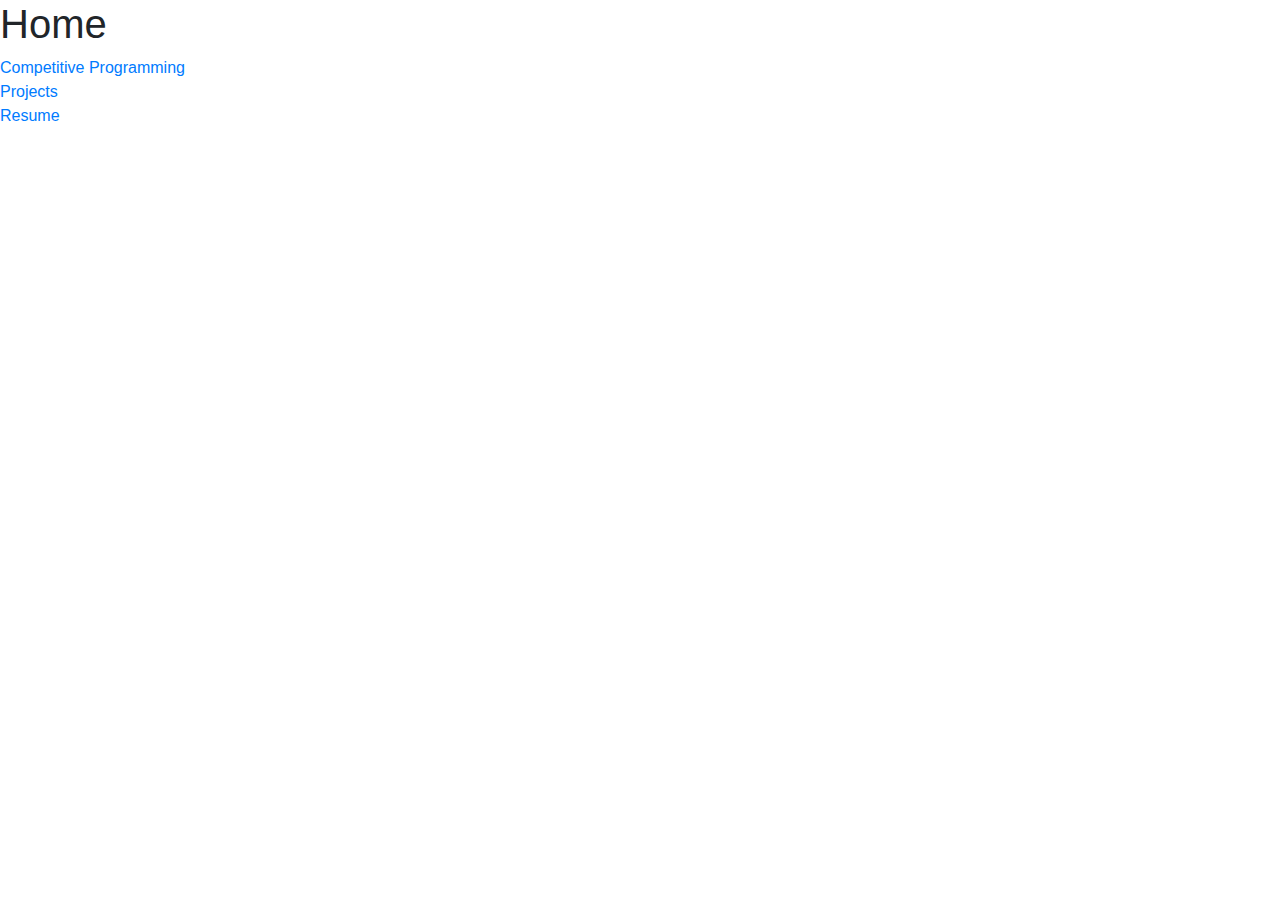
==== index.html @ 4eda6c2b "Deploy ryoshida28/ryoshida28.github.io to github.com/ryoshida28/ryoshida28.github.io.git:master" ====
<!doctype html><html lang="en"><head><meta charset="utf-8"/><meta name="viewport" content="width=device-width,initial-scale=1"/><meta name="theme-color" content="#000000"/><meta name="description" content="Ryan Yoshida's Portfolio"/><title>Ryan Yoshida</title><link rel="apple-touch-icon" sizes="180x180" href="/apple-touch-icon.png"><link rel="icon" type="image/png" sizes="32x32" href="/favicon-32x32.png"><link rel="icon" type="image/png" sizes="16x16" href="/favicon-16x16.png"><link rel="manifest" href="/site.webmanifest"><link href="/static/css/2.59815e44.chunk.css" rel="stylesheet"><link href="/static/css/main.c005e987.chunk.css" rel="stylesheet"></head><body><noscript>You need to enable JavaScript to run this app.</noscript><div id="root"></div><script>!function(e){function r(r){for(var n,l,f=r[0],i=r[1],p=r[2],c=0,s=[];c<f.length;c++)l=f[c],Object.prototype.hasOwnProperty.call(o,l)&&o[l]&&s.push(o[l][0]),o[l]=0;for(n in i)Object.prototype.hasOwnProperty.call(i,n)&&(e[n]=i[n]);for(a&&a(r);s.length;)s.shift()();return u.push.apply(u,p||[]),t()}function t(){for(var e,r=0;r<u.length;r++){for(var t=u[r],n=!0,f=1;f<t.length;f++){var i=t[f];0!==o[i]&&(n=!1)}n&&(u.splice(r--,1),e=l(l.s=t[0]))}return e}var n={},o={1:0},u=[];function l(r){if(n[r])return n[r].exports;var t=n[r]={i:r,l:!1,exports:{}};return e[r].call(t.exports,t,t.exports,l),t.l=!0,t.exports}l.m=e,l.c=n,l.d=function(e,r,t){l.o(e,r)||Object.defineProperty(e,r,{enumerable:!0,get:t})},l.r=function(e){"undefined"!=typeof Symbol&&Symbol.toStringTag&&Object.defineProperty(e,Symbol.toStringTag,{value:"Module"}),Object.defineProperty(e,"__esModule",{value:!0})},l.t=function(e,r){if(1&r&&(e=l(e)),8&r)return e;if(4&r&&"object"==typeof e&&e&&e.__esModule)return e;var t=Object.create(null);if(l.r(t),Object.defineProperty(t,"default",{enumerable:!0,value:e}),2&r&&"string"!=typeof e)for(var n in e)l.d(t,n,function(r){return e[r]}.bind(null,n));return t},l.n=function(e){var r=e&&e.__esModule?function(){return e.default}:function(){return e};return l.d(r,"a",r),r},l.o=function(e,r){return Object.prototype.hasOwnProperty.call(e,r)},l.p="/";var f=this.webpackJsonpportfolio=this.webpackJsonpportfolio||[],i=f.push.bind(f);f.push=r,f=f.slice();for(var p=0;p<f.length;p++)r(f[p]);var a=i;t()}([])</script><script src="/static/js/2.7c3d87f0.chunk.js"></script><script src="/static/js/main.56d44624.chunk.js"></script></body></html>
---- static/css/2.59815e44.chunk.css ----
.annotationLayer section{position:absolute}.annotationLayer .buttonWidgetAnnotation.pushButton>a,.annotationLayer .linkAnnotation>a{position:absolute;font-size:1em;top:0;left:0;width:100%;height:100%}.annotationLayer .buttonWidgetAnnotation.pushButton>a:hover,.annotationLayer .linkAnnotation>a:hover{opacity:.2;background:#ff0;box-shadow:0 2px 10px #ff0}.annotationLayer .textAnnotation img{position:absolute;cursor:pointer}.annotationLayer .buttonWidgetAnnotation.checkBox input,.annotationLayer .buttonWidgetAnnotation.radioButton input,.annotationLayer .choiceWidgetAnnotation select,.annotationLayer .textWidgetAnnotation input,.annotationLayer .textWidgetAnnotation textarea{background-color:rgba(0,54,255,.13);border:1px solid transparent;box-sizing:border-box;font-size:9px;height:100%;margin:0;padding:0 3px;vertical-align:top;width:100%}.annotationLayer .choiceWidgetAnnotation select option{padding:0}.annotationLayer .buttonWidgetAnnotation.radioButton input{border-radius:50%}.annotationLayer .textWidgetAnnotation textarea{font:message-box;font-size:9px;resize:none}.annotationLayer .buttonWidgetAnnotation.checkBox input[disabled],.annotationLayer .buttonWidgetAnnotation.radioButton input[disabled],.annotationLayer .choiceWidgetAnnotation select[disabled],.annotationLayer .textWidgetAnnotation input[disabled],.annotationLayer .textWidgetAnnotation textarea[disabled]{background:none;border:1px solid transparent;cursor:not-allowed}.annotationLayer .buttonWidgetAnnotation.checkBox input:hover,.annotationLayer .buttonWidgetAnnotation.radioButton input:hover,.annotationLayer .choiceWidgetAnnotation select:hover,.annotationLayer .textWidgetAnnotation input:hover,.annotationLayer .textWidgetAnnotation textarea:hover{border:1px solid #000}.annotationLayer .choiceWidgetAnnotation select:focus,.annotationLayer .textWidgetAnnotation input:focus,.annotationLayer .textWidgetAnnotation textarea:focus{background:none;border:1px solid transparent}.annotationLayer .buttonWidgetAnnotation.checkBox input:checked:after,.annotationLayer .buttonWidgetAnnotation.checkBox input:checked:before,.annotationLayer .buttonWidgetAnnotation.radioButton input:checked:before{background-color:#000;content:"";display:block;position:absolute}.annotationLayer .buttonWidgetAnnotation.checkBox input:checked:after,.annotationLayer .buttonWidgetAnnotation.checkBox input:checked:before{height:80%;left:45%;width:1px}.annotationLayer .buttonWidgetAnnotation.checkBox input:checked:before{transform:rotate(45deg)}.annotationLayer .buttonWidgetAnnotation.checkBox input:checked:after{transform:rotate(-45deg)}.annotationLayer .buttonWidgetAnnotation.radioButton input:checked:before{border-radius:50%;height:50%;left:30%;top:20%;width:50%}.annotationLayer .textWidgetAnnotation input.comb{font-family:monospace;padding-left:2px;padding-right:0}.annotationLayer .textWidgetAnnotation input.comb:focus{width:115%}.annotationLayer .buttonWidgetAnnotation.checkBox input,.annotationLayer .buttonWidgetAnnotation.radioButton input{-webkit-appearance:none;-moz-appearance:none;appearance:none;padding:0}.annotationLayer .popupWrapper{position:absolute;width:20em}.annotationLayer .popup{position:absolute;z-index:200;max-width:20em;background-color:#ff9;box-shadow:0 2px 5px #888;border-radius:2px;padding:6px;margin-left:5px;cursor:pointer;font:message-box;font-size:9px;word-wrap:break-word}.annotationLayer .popup>*{font-size:9px}.annotationLayer .popup h1{display:inline-block}.annotationLayer .popup span{display:inline-block;margin-left:5px}.annotationLayer .popup p{border-top:1px solid #333;margin-top:2px;padding-top:2px}.annotationLayer .caretAnnotation,.annotationLayer .circleAnnotation svg ellipse,.annotationLayer .fileAttachmentAnnotation,.annotationLayer .freeTextAnnotation,.annotationLayer .highlightAnnotation,.annotationLayer .inkAnnotation svg polyline,.annotationLayer .lineAnnotation svg line,.annotationLayer .polygonAnnotation svg polygon,.annotationLayer .polylineAnnotation svg polyline,.annotationLayer .squareAnnotation svg rect,.annotationLayer .squigglyAnnotation,.annotationLayer .stampAnnotation,.annotationLayer .strikeoutAnnotation,.annotationLayer .underlineAnnotation{cursor:pointer}
/*# sourceMappingURL=2.59815e44.chunk.css.map */
---- static/css/main.c005e987.chunk.css ----
body{font-family:-apple-system,BlinkMacSystemFont,"Segoe UI","Roboto","Oxygen","Ubuntu","Cantarell","Fira Sans","Droid Sans","Helvetica Neue",sans-serif;-webkit-font-smoothing:antialiased;-moz-osx-font-smoothing:grayscale}code{font-family:source-code-pro,Menlo,Monaco,Consolas,"Courier New",monospace}.problem-lead .media{margin:5px 0;padding:2rem;border-radius:1em;background-color:#2c3e50}.problem-lead{font-weight:700;color:#fff}.problem-lead .media:hover{text-decoration:none;color:#fff;background-color:#343a40;cursor:pointer}.problem-lead .tag:hover{color:#fff;background-color:#c50c62}.tag{margin:0 5px;color:#fff;background-color:#e83e8c}.text{font-size:14px;font-weight:400;z-index:1}.problem-link{margin:0 5px}.text a{color:#e83e8c;font-weight:400}.text a:hover{color:#c50c62}.katex-html{display:none}.pd{margin:0 20%;padding:10px 10%;height:inherit;background-color:#fff}.pd h1{color:#293f5f;font-size:3.5rem;font-weight:700}.pd a{color:inherit}.pd a,.pd a:hover{text-decoration:none}

/*!
 * Bootstrap v4.5.2 (https://getbootstrap.com/)
 * Copyright 2011-2020 The Bootstrap Authors
 * Copyright 2011-2020 Twitter, Inc.
 * Licensed under MIT (https://github.com/twbs/bootstrap/blob/main/LICENSE)
 */:root{--blue:#007bff;--indigo:#6610f2;--purple:#6f42c1;--pink:#e83e8c;--red:#dc3545;--orange:#fd7e14;--yellow:#ffc107;--green:#28a745;--teal:#20c997;--cyan:#17a2b8;--white:#fff;--gray:#6c757d;--gray-dark:#343a40;--primary:#007bff;--secondary:#6c757d;--success:#28a745;--info:#17a2b8;--warning:#ffc107;--danger:#dc3545;--light:#f8f9fa;--dark:#343a40;--breakpoint-xs:0;--breakpoint-sm:576px;--breakpoint-md:768px;--breakpoint-lg:992px;--breakpoint-xl:1200px;--font-family-sans-serif:-apple-system,BlinkMacSystemFont,"Segoe UI",Roboto,"Helvetica Neue",Arial,"Noto Sans",sans-serif,"Apple Color Emoji","Segoe UI Emoji","Segoe UI Symbol","Noto Color Emoji";--font-family-monospace:SFMono-Regular,Menlo,Monaco,Consolas,"Liberation Mono","Courier New",monospace}*,:after,:before{box-sizing:border-box}html{font-family:sans-serif;line-height:1.15;-webkit-text-size-adjust:100%;-webkit-tap-highlight-color:rgba(0,0,0,0)}article,aside,figcaption,figure,footer,header,hgroup,main,nav,section{display:block}body{margin:0;font-family:-apple-system,BlinkMacSystemFont,"Segoe UI",Roboto,"Helvetica Neue",Arial,"Noto Sans",sans-serif,"Apple Color Emoji","Segoe UI Emoji","Segoe UI Symbol","Noto Color Emoji";font-size:1rem;font-weight:400;line-height:1.5;color:#212529;text-align:left;background-color:#fff}[tabindex="-1"]:focus:not(:focus-visible){outline:0!important}hr{box-sizing:content-box;height:0;overflow:visible}h1,h2,h3,h4,h5,h6{margin-top:0;margin-bottom:.5rem}p{margin-top:0;margin-bottom:1rem}abbr[data-original-title],abbr[title]{text-decoration:underline;-webkit-text-decoration:underline dotted;text-decoration:underline dotted;cursor:help;border-bottom:0;-webkit-text-decoration-skip-ink:none;text-decoration-skip-ink:none}address{font-style:normal;line-height:inherit}address,dl,ol,ul{margin-bottom:1rem}dl,ol,ul{margin-top:0}ol ol,ol ul,ul ol,ul ul{margin-bottom:0}dt{font-weight:700}dd{margin-bottom:.5rem;margin-left:0}blockquote{margin:0 0 1rem}b,strong{font-weight:bolder}small{font-size:80%}sub,sup{position:relative;font-size:75%;line-height:0;vertical-align:baseline}sub{bottom:-.25em}sup{top:-.5em}a{color:#007bff;text-decoration:none;background-color:transparent}a:hover{color:#0056b3;text-decoration:underline}a:not([href]):not([class]),a:not([href]):not([class]):hover{color:inherit;text-decoration:none}code,kbd,pre,samp{font-family:SFMono-Regular,Menlo,Monaco,Consolas,"Liberation Mono","Courier New",monospace;font-size:1em}pre{margin-top:0;margin-bottom:1rem;overflow:auto;-ms-overflow-style:scrollbar}figure{margin:0 0 1rem}img{border-style:none}img,svg{vertical-align:middle}svg{overflow:hidden}table{border-collapse:collapse}caption{padding-top:.75rem;padding-bottom:.75rem;color:#6c757d;text-align:left;caption-side:bottom}th{text-align:inherit}label{display:inline-block;margin-bottom:.5rem}button{border-radius:0}button:focus{outline:1px dotted;outline:5px auto -webkit-focus-ring-color}button,input,optgroup,select,textarea{margin:0;font-family:inherit;font-size:inherit;line-height:inherit}button,input{overflow:visible}button,select{text-transform:none}[role=button]{cursor:pointer}select{word-wrap:normal}[type=button],[type=reset],[type=submit],button{-webkit-appearance:button}[type=button]:not(:disabled),[type=reset]:not(:disabled),[type=submit]:not(:disabled),button:not(:disabled){cursor:pointer}[type=button]::-moz-focus-inner,[type=reset]::-moz-focus-inner,[type=submit]::-moz-focus-inner,button::-moz-focus-inner{padding:0;border-style:none}input[type=checkbox],input[type=radio]{box-sizing:border-box;padding:0}textarea{overflow:auto;resize:vertical}fieldset{min-width:0;padding:0;margin:0;border:0}legend{display:block;width:100%;max-width:100%;padding:0;margin-bottom:.5rem;font-size:1.5rem;line-height:inherit;color:inherit;white-space:normal}progress{vertical-align:baseline}[type=number]::-webkit-inner-spin-button,[type=number]::-webkit-outer-spin-button{height:auto}[type=search]{outline-offset:-2px;-webkit-appearance:none}[type=search]::-webkit-search-decoration{-webkit-appearance:none}::-webkit-file-upload-button{font:inherit;-webkit-appearance:button}output{display:inline-block}summary{display:list-item;cursor:pointer}template{display:none}[hidden]{display:none!important}.h1,.h2,.h3,.h4,.h5,.h6,h1,h2,h3,h4,h5,h6{margin-bottom:.5rem;font-weight:500;line-height:1.2}.h1,h1{font-size:2.5rem}.h2,h2{font-size:2rem}.h3,h3{font-size:1.75rem}.h4,h4{font-size:1.5rem}.h5,h5{font-size:1.25rem}.h6,h6{font-size:1rem}.lead{font-size:1.25rem;font-weight:300}.display-1{font-size:6rem}.display-1,.display-2{font-weight:300;line-height:1.2}.display-2{font-size:5.5rem}.display-3{font-size:4.5rem}.display-3,.display-4{font-weight:300;line-height:1.2}.display-4{font-size:3.5rem}hr{margin-top:1rem;margin-bottom:1rem;border:0;border-top:1px solid rgba(0,0,0,.1)}.small,small{font-size:80%;font-weight:400}.mark,mark{padding:.2em;background-color:#fcf8e3}.list-inline,.list-unstyled{padding-left:0;list-style:none}.list-inline-item{display:inline-block}.list-inline-item:not(:last-child){margin-right:.5rem}.initialism{font-size:90%;text-transform:uppercase}.blockquote{margin-bottom:1rem;font-size:1.25rem}.blockquote-footer{display:block;font-size:80%;color:#6c757d}.blockquote-footer:before{content:"\2014\00A0"}.img-fluid,.img-thumbnail{max-width:100%;height:auto}.img-thumbnail{padding:.25rem;background-color:#fff;border:1px solid #dee2e6;border-radius:.25rem}.figure{display:inline-block}.figure-img{margin-bottom:.5rem;line-height:1}.figure-caption{font-size:90%;color:#6c757d}code{font-size:87.5%;color:#e83e8c;word-wrap:break-word}a>code{color:inherit}kbd{padding:.2rem .4rem;font-size:87.5%;color:#fff;background-color:#212529;border-radius:.2rem}kbd kbd{padding:0;font-size:100%;font-weight:700}pre{display:block;font-size:87.5%;color:#212529}pre code{font-size:inherit;color:inherit;word-break:normal}.pre-scrollable{max-height:340px;overflow-y:scroll}.container,.container-fluid,.container-lg,.container-md,.container-sm,.container-xl{width:100%;padding-right:15px;padding-left:15px;margin-right:auto;margin-left:auto}@media (min-width:576px){.container,.container-sm{max-width:540px}}@media (min-width:768px){.container,.container-md,.container-sm{max-width:720px}}@media (min-width:992px){.container,.container-lg,.container-md,.container-sm{max-width:960px}}@media (min-width:1200px){.container,.container-lg,.container-md,.container-sm,.container-xl{max-width:1140px}}.row{display:flex;flex-wrap:wrap;margin-right:-15px;margin-left:-15px}.no-gutters{margin-right:0;margin-left:0}.no-gutters>.col,.no-gutters>[class*=col-]{padding-right:0;padding-left:0}.col,.col-1,.col-2,.col-3,.col-4,.col-5,.col-6,.col-7,.col-8,.col-9,.col-10,.col-11,.col-12,.col-auto,.col-lg,.col-lg-1,.col-lg-2,.col-lg-3,.col-lg-4,.col-lg-5,.col-lg-6,.col-lg-7,.col-lg-8,.col-lg-9,.col-lg-10,.col-lg-11,.col-lg-12,.col-lg-auto,.col-md,.col-md-1,.col-md-2,.col-md-3,.col-md-4,.col-md-5,.col-md-6,.col-md-7,.col-md-8,.col-md-9,.col-md-10,.col-md-11,.col-md-12,.col-md-auto,.col-sm,.col-sm-1,.col-sm-2,.col-sm-3,.col-sm-4,.col-sm-5,.col-sm-6,.col-sm-7,.col-sm-8,.col-sm-9,.col-sm-10,.col-sm-11,.col-sm-12,.col-sm-auto,.col-xl,.col-xl-1,.col-xl-2,.col-xl-3,.col-xl-4,.col-xl-5,.col-xl-6,.col-xl-7,.col-xl-8,.col-xl-9,.col-xl-10,.col-xl-11,.col-xl-12,.col-xl-auto{position:relative;width:100%;padding-right:15px;padding-left:15px}.col{flex-basis:0;flex-grow:1;max-width:100%}.row-cols-1>*{flex:0 0 100%;max-width:100%}.row-cols-2>*{flex:0 0 50%;max-width:50%}.row-cols-3>*{flex:0 0 33.33333%;max-width:33.33333%}.row-cols-4>*{flex:0 0 25%;max-width:25%}.row-cols-5>*{flex:0 0 20%;max-width:20%}.row-cols-6>*{flex:0 0 16.66667%;max-width:16.66667%}.col-auto{flex:0 0 auto;width:auto;max-width:100%}.col-1{flex:0 0 8.33333%;max-width:8.33333%}.col-2{flex:0 0 16.66667%;max-width:16.66667%}.col-3{flex:0 0 25%;max-width:25%}.col-4{flex:0 0 33.33333%;max-width:33.33333%}.col-5{flex:0 0 41.66667%;max-width:41.66667%}.col-6{flex:0 0 50%;max-width:50%}.col-7{flex:0 0 58.33333%;max-width:58.33333%}.col-8{flex:0 0 66.66667%;max-width:66.66667%}.col-9{flex:0 0 75%;max-width:75%}.col-10{flex:0 0 83.33333%;max-width:83.33333%}.col-11{flex:0 0 91.66667%;max-width:91.66667%}.col-12{flex:0 0 100%;max-width:100%}.order-first{order:-1}.order-last{order:13}.order-0{order:0}.order-1{order:1}.order-2{order:2}.order-3{order:3}.order-4{order:4}.order-5{order:5}.order-6{order:6}.order-7{order:7}.order-8{order:8}.order-9{order:9}.order-10{order:10}.order-11{order:11}.order-12{order:12}.offset-1{margin-left:8.33333%}.offset-2{margin-left:16.66667%}.offset-3{margin-left:25%}.offset-4{margin-left:33.33333%}.offset-5{margin-left:41.66667%}.offset-6{margin-left:50%}.offset-7{margin-left:58.33333%}.offset-8{margin-left:66.66667%}.offset-9{margin-left:75%}.offset-10{margin-left:83.33333%}.offset-11{margin-left:91.66667%}@media (min-width:576px){.col-sm{flex-basis:0;flex-grow:1;max-width:100%}.row-cols-sm-1>*{flex:0 0 100%;max-width:100%}.row-cols-sm-2>*{flex:0 0 50%;max-width:50%}.row-cols-sm-3>*{flex:0 0 33.33333%;max-width:33.33333%}.row-cols-sm-4>*{flex:0 0 25%;max-width:25%}.row-cols-sm-5>*{flex:0 0 20%;max-width:20%}.row-cols-sm-6>*{flex:0 0 16.66667%;max-width:16.66667%}.col-sm-auto{flex:0 0 auto;width:auto;max-width:100%}.col-sm-1{flex:0 0 8.33333%;max-width:8.33333%}.col-sm-2{flex:0 0 16.66667%;max-width:16.66667%}.col-sm-3{flex:0 0 25%;max-width:25%}.col-sm-4{flex:0 0 33.33333%;max-width:33.33333%}.col-sm-5{flex:0 0 41.66667%;max-width:41.66667%}.col-sm-6{flex:0 0 50%;max-width:50%}.col-sm-7{flex:0 0 58.33333%;max-width:58.33333%}.col-sm-8{flex:0 0 66.66667%;max-width:66.66667%}.col-sm-9{flex:0 0 75%;max-width:75%}.col-sm-10{flex:0 0 83.33333%;max-width:83.33333%}.col-sm-11{flex:0 0 91.66667%;max-width:91.66667%}.col-sm-12{flex:0 0 100%;max-width:100%}.order-sm-first{order:-1}.order-sm-last{order:13}.order-sm-0{order:0}.order-sm-1{order:1}.order-sm-2{order:2}.order-sm-3{order:3}.order-sm-4{order:4}.order-sm-5{order:5}.order-sm-6{order:6}.order-sm-7{order:7}.order-sm-8{order:8}.order-sm-9{order:9}.order-sm-10{order:10}.order-sm-11{order:11}.order-sm-12{order:12}.offset-sm-0{margin-left:0}.offset-sm-1{margin-left:8.33333%}.offset-sm-2{margin-left:16.66667%}.offset-sm-3{margin-left:25%}.offset-sm-4{margin-left:33.33333%}.offset-sm-5{margin-left:41.66667%}.offset-sm-6{margin-left:50%}.offset-sm-7{margin-left:58.33333%}.offset-sm-8{margin-left:66.66667%}.offset-sm-9{margin-left:75%}.offset-sm-10{margin-left:83.33333%}.offset-sm-11{margin-left:91.66667%}}@media (min-width:768px){.col-md{flex-basis:0;flex-grow:1;max-width:100%}.row-cols-md-1>*{flex:0 0 100%;max-width:100%}.row-cols-md-2>*{flex:0 0 50%;max-width:50%}.row-cols-md-3>*{flex:0 0 33.33333%;max-width:33.33333%}.row-cols-md-4>*{flex:0 0 25%;max-width:25%}.row-cols-md-5>*{flex:0 0 20%;max-width:20%}.row-cols-md-6>*{flex:0 0 16.66667%;max-width:16.66667%}.col-md-auto{flex:0 0 auto;width:auto;max-width:100%}.col-md-1{flex:0 0 8.33333%;max-width:8.33333%}.col-md-2{flex:0 0 16.66667%;max-width:16.66667%}.col-md-3{flex:0 0 25%;max-width:25%}.col-md-4{flex:0 0 33.33333%;max-width:33.33333%}.col-md-5{flex:0 0 41.66667%;max-width:41.66667%}.col-md-6{flex:0 0 50%;max-width:50%}.col-md-7{flex:0 0 58.33333%;max-width:58.33333%}.col-md-8{flex:0 0 66.66667%;max-width:66.66667%}.col-md-9{flex:0 0 75%;max-width:75%}.col-md-10{flex:0 0 83.33333%;max-width:83.33333%}.col-md-11{flex:0 0 91.66667%;max-width:91.66667%}.col-md-12{flex:0 0 100%;max-width:100%}.order-md-first{order:-1}.order-md-last{order:13}.order-md-0{order:0}.order-md-1{order:1}.order-md-2{order:2}.order-md-3{order:3}.order-md-4{order:4}.order-md-5{order:5}.order-md-6{order:6}.order-md-7{order:7}.order-md-8{order:8}.order-md-9{order:9}.order-md-10{order:10}.order-md-11{order:11}.order-md-12{order:12}.offset-md-0{margin-left:0}.offset-md-1{margin-left:8.33333%}.offset-md-2{margin-left:16.66667%}.offset-md-3{margin-left:25%}.offset-md-4{margin-left:33.33333%}.offset-md-5{margin-left:41.66667%}.offset-md-6{margin-left:50%}.offset-md-7{margin-left:58.33333%}.offset-md-8{margin-left:66.66667%}.offset-md-9{margin-left:75%}.offset-md-10{margin-left:83.33333%}.offset-md-11{margin-left:91.66667%}}@media (min-width:992px){.col-lg{flex-basis:0;flex-grow:1;max-width:100%}.row-cols-lg-1>*{flex:0 0 100%;max-width:100%}.row-cols-lg-2>*{flex:0 0 50%;max-width:50%}.row-cols-lg-3>*{flex:0 0 33.33333%;max-width:33.33333%}.row-cols-lg-4>*{flex:0 0 25%;max-width:25%}.row-cols-lg-5>*{flex:0 0 20%;max-width:20%}.row-cols-lg-6>*{flex:0 0 16.66667%;max-width:16.66667%}.col-lg-auto{flex:0 0 auto;width:auto;max-width:100%}.col-lg-1{flex:0 0 8.33333%;max-width:8.33333%}.col-lg-2{flex:0 0 16.66667%;max-width:16.66667%}.col-lg-3{flex:0 0 25%;max-width:25%}.col-lg-4{flex:0 0 33.33333%;max-width:33.33333%}.col-lg-5{flex:0 0 41.66667%;max-width:41.66667%}.col-lg-6{flex:0 0 50%;max-width:50%}.col-lg-7{flex:0 0 58.33333%;max-width:58.33333%}.col-lg-8{flex:0 0 66.66667%;max-width:66.66667%}.col-lg-9{flex:0 0 75%;max-width:75%}.col-lg-10{flex:0 0 83.33333%;max-width:83.33333%}.col-lg-11{flex:0 0 91.66667%;max-width:91.66667%}.col-lg-12{flex:0 0 100%;max-width:100%}.order-lg-first{order:-1}.order-lg-last{order:13}.order-lg-0{order:0}.order-lg-1{order:1}.order-lg-2{order:2}.order-lg-3{order:3}.order-lg-4{order:4}.order-lg-5{order:5}.order-lg-6{order:6}.order-lg-7{order:7}.order-lg-8{order:8}.order-lg-9{order:9}.order-lg-10{order:10}.order-lg-11{order:11}.order-lg-12{order:12}.offset-lg-0{margin-left:0}.offset-lg-1{margin-left:8.33333%}.offset-lg-2{margin-left:16.66667%}.offset-lg-3{margin-left:25%}.offset-lg-4{margin-left:33.33333%}.offset-lg-5{margin-left:41.66667%}.offset-lg-6{margin-left:50%}.offset-lg-7{margin-left:58.33333%}.offset-lg-8{margin-left:66.66667%}.offset-lg-9{margin-left:75%}.offset-lg-10{margin-left:83.33333%}.offset-lg-11{margin-left:91.66667%}}@media (min-width:1200px){.col-xl{flex-basis:0;flex-grow:1;max-width:100%}.row-cols-xl-1>*{flex:0 0 100%;max-width:100%}.row-cols-xl-2>*{flex:0 0 50%;max-width:50%}.row-cols-xl-3>*{flex:0 0 33.33333%;max-width:33.33333%}.row-cols-xl-4>*{flex:0 0 25%;max-width:25%}.row-cols-xl-5>*{flex:0 0 20%;max-width:20%}.row-cols-xl-6>*{flex:0 0 16.66667%;max-width:16.66667%}.col-xl-auto{flex:0 0 auto;width:auto;max-width:100%}.col-xl-1{flex:0 0 8.33333%;max-width:8.33333%}.col-xl-2{flex:0 0 16.66667%;max-width:16.66667%}.col-xl-3{flex:0 0 25%;max-width:25%}.col-xl-4{flex:0 0 33.33333%;max-width:33.33333%}.col-xl-5{flex:0 0 41.66667%;max-width:41.66667%}.col-xl-6{flex:0 0 50%;max-width:50%}.col-xl-7{flex:0 0 58.33333%;max-width:58.33333%}.col-xl-8{flex:0 0 66.66667%;max-width:66.66667%}.col-xl-9{flex:0 0 75%;max-width:75%}.col-xl-10{flex:0 0 83.33333%;max-width:83.33333%}.col-xl-11{flex:0 0 91.66667%;max-width:91.66667%}.col-xl-12{flex:0 0 100%;max-width:100%}.order-xl-first{order:-1}.order-xl-last{order:13}.order-xl-0{order:0}.order-xl-1{order:1}.order-xl-2{order:2}.order-xl-3{order:3}.order-xl-4{order:4}.order-xl-5{order:5}.order-xl-6{order:6}.order-xl-7{order:7}.order-xl-8{order:8}.order-xl-9{order:9}.order-xl-10{order:10}.order-xl-11{order:11}.order-xl-12{order:12}.offset-xl-0{margin-left:0}.offset-xl-1{margin-left:8.33333%}.offset-xl-2{margin-left:16.66667%}.offset-xl-3{margin-left:25%}.offset-xl-4{margin-left:33.33333%}.offset-xl-5{margin-left:41.66667%}.offset-xl-6{margin-left:50%}.offset-xl-7{margin-left:58.33333%}.offset-xl-8{margin-left:66.66667%}.offset-xl-9{margin-left:75%}.offset-xl-10{margin-left:83.33333%}.offset-xl-11{margin-left:91.66667%}}.table{width:100%;margin-bottom:1rem;color:#212529}.table td,.table th{padding:.75rem;vertical-align:top;border-top:1px solid #dee2e6}.table thead th{vertical-align:bottom;border-bottom:2px solid #dee2e6}.table tbody+tbody{border-top:2px solid #dee2e6}.table-sm td,.table-sm th{padding:.3rem}.table-bordered,.table-bordered td,.table-bordered th{border:1px solid #dee2e6}.table-bordered thead td,.table-bordered thead th{border-bottom-width:2px}.table-borderless tbody+tbody,.table-borderless td,.table-borderless th,.table-borderless thead th{border:0}.table-striped tbody tr:nth-of-type(odd){background-color:rgba(0,0,0,.05)}.table-hover tbody tr:hover{color:#212529;background-color:rgba(0,0,0,.075)}.table-primary,.table-primary>td,.table-primary>th{background-color:#b8daff}.table-primary tbody+tbody,.table-primary td,.table-primary th,.table-primary thead th{border-color:#7abaff}.table-hover .table-primary:hover,.table-hover .table-primary:hover>td,.table-hover .table-primary:hover>th{background-color:#9fcdff}.table-secondary,.table-secondary>td,.table-secondary>th{background-color:#d6d8db}.table-secondary tbody+tbody,.table-secondary td,.table-secondary th,.table-secondary thead th{border-color:#b3b7bb}.table-hover .table-secondary:hover,.table-hover .table-secondary:hover>td,.table-hover .table-secondary:hover>th{background-color:#c8cbcf}.table-success,.table-success>td,.table-success>th{background-color:#c3e6cb}.table-success tbody+tbody,.table-success td,.table-success th,.table-success thead th{border-color:#8fd19e}.table-hover .table-success:hover,.table-hover .table-success:hover>td,.table-hover .table-success:hover>th{background-color:#b1dfbb}.table-info,.table-info>td,.table-info>th{background-color:#bee5eb}.table-info tbody+tbody,.table-info td,.table-info th,.table-info thead th{border-color:#86cfda}.table-hover .table-info:hover,.table-hover .table-info:hover>td,.table-hover .table-info:hover>th{background-color:#abdde5}.table-warning,.table-warning>td,.table-warning>th{background-color:#ffeeba}.table-warning tbody+tbody,.table-warning td,.table-warning th,.table-warning thead th{border-color:#ffdf7e}.table-hover .table-warning:hover,.table-hover .table-warning:hover>td,.table-hover .table-warning:hover>th{background-color:#ffe8a1}.table-danger,.table-danger>td,.table-danger>th{background-color:#f5c6cb}.table-danger tbody+tbody,.table-danger td,.table-danger th,.table-danger thead th{border-color:#ed969e}.table-hover .table-danger:hover,.table-hover .table-danger:hover>td,.table-hover .table-danger:hover>th{background-color:#f1b0b7}.table-light,.table-light>td,.table-light>th{background-color:#fdfdfe}.table-light tbody+tbody,.table-light td,.table-light th,.table-light thead th{border-color:#fbfcfc}.table-hover .table-light:hover,.table-hover .table-light:hover>td,.table-hover .table-light:hover>th{background-color:#ececf6}.table-dark,.table-dark>td,.table-dark>th{background-color:#c6c8ca}.table-dark tbody+tbody,.table-dark td,.table-dark th,.table-dark thead th{border-color:#95999c}.table-hover .table-dark:hover,.table-hover .table-dark:hover>td,.table-hover .table-dark:hover>th{background-color:#b9bbbe}.table-active,.table-active>td,.table-active>th,.table-hover .table-active:hover,.table-hover .table-active:hover>td,.table-hover .table-active:hover>th{background-color:rgba(0,0,0,.075)}.table .thead-dark th{color:#fff;background-color:#343a40;border-color:#454d55}.table .thead-light th{color:#495057;background-color:#e9ecef;border-color:#dee2e6}.table-dark{color:#fff;background-color:#343a40}.table-dark td,.table-dark th,.table-dark thead th{border-color:#454d55}.table-dark.table-bordered{border:0}.table-dark.table-striped tbody tr:nth-of-type(odd){background-color:hsla(0,0%,100%,.05)}.table-dark.table-hover tbody tr:hover{color:#fff;background-color:hsla(0,0%,100%,.075)}@media (max-width:575.98px){.table-responsive-sm{display:block;width:100%;overflow-x:auto;-webkit-overflow-scrolling:touch}.table-responsive-sm>.table-bordered{border:0}}@media (max-width:767.98px){.table-responsive-md{display:block;width:100%;overflow-x:auto;-webkit-overflow-scrolling:touch}.table-responsive-md>.table-bordered{border:0}}@media (max-width:991.98px){.table-responsive-lg{display:block;width:100%;overflow-x:auto;-webkit-overflow-scrolling:touch}.table-responsive-lg>.table-bordered{border:0}}@media (max-width:1199.98px){.table-responsive-xl{display:block;width:100%;overflow-x:auto;-webkit-overflow-scrolling:touch}.table-responsive-xl>.table-bordered{border:0}}.table-responsive{display:block;width:100%;overflow-x:auto;-webkit-overflow-scrolling:touch}.table-responsive>.table-bordered{border:0}.form-control{display:block;width:100%;height:calc(1.5em + .75rem + 2px);padding:.375rem .75rem;font-size:1rem;font-weight:400;line-height:1.5;color:#495057;background-color:#fff;background-clip:padding-box;border:1px solid #ced4da;border-radius:.25rem;transition:border-color .15s ease-in-out,box-shadow .15s ease-in-out}@media (prefers-reduced-motion:reduce){.form-control{transition:none}}.form-control::-ms-expand{background-color:transparent;border:0}.form-control:-moz-focusring{color:transparent;text-shadow:0 0 0 #495057}.form-control:focus{color:#495057;background-color:#fff;border-color:#80bdff;outline:0;box-shadow:0 0 0 .2rem rgba(0,123,255,.25)}.form-control::-webkit-input-placeholder{color:#6c757d;opacity:1}.form-control:-ms-input-placeholder{color:#6c757d;opacity:1}.form-control::-ms-input-placeholder{color:#6c757d;opacity:1}.form-control::placeholder{color:#6c757d;opacity:1}.form-control:disabled,.form-control[readonly]{background-color:#e9ecef;opacity:1}input[type=date].form-control,input[type=datetime-local].form-control,input[type=month].form-control,input[type=time].form-control{-webkit-appearance:none;-moz-appearance:none;appearance:none}select.form-control:focus::-ms-value{color:#495057;background-color:#fff}.form-control-file,.form-control-range{display:block;width:100%}.col-form-label{padding-top:calc(.375rem + 1px);padding-bottom:calc(.375rem + 1px);margin-bottom:0;font-size:inherit;line-height:1.5}.col-form-label-lg{padding-top:calc(.5rem + 1px);padding-bottom:calc(.5rem + 1px);font-size:1.25rem;line-height:1.5}.col-form-label-sm{padding-top:calc(.25rem + 1px);padding-bottom:calc(.25rem + 1px);font-size:.875rem;line-height:1.5}.form-control-plaintext{display:block;width:100%;padding:.375rem 0;margin-bottom:0;font-size:1rem;line-height:1.5;color:#212529;background-color:transparent;border:solid transparent;border-width:1px 0}.form-control-plaintext.form-control-lg,.form-control-plaintext.form-control-sm{padding-right:0;padding-left:0}.form-control-sm{height:calc(1.5em + .5rem + 2px);padding:.25rem .5rem;font-size:.875rem;line-height:1.5;border-radius:.2rem}.form-control-lg{height:calc(1.5em + 1rem + 2px);padding:.5rem 1rem;font-size:1.25rem;line-height:1.5;border-radius:.3rem}select.form-control[multiple],select.form-control[size],textarea.form-control{height:auto}.form-group{margin-bottom:1rem}.form-text{display:block;margin-top:.25rem}.form-row{display:flex;flex-wrap:wrap;margin-right:-5px;margin-left:-5px}.form-row>.col,.form-row>[class*=col-]{padding-right:5px;padding-left:5px}.form-check{position:relative;display:block;padding-left:1.25rem}.form-check-input{position:absolute;margin-top:.3rem;margin-left:-1.25rem}.form-check-input:disabled~.form-check-label,.form-check-input[disabled]~.form-check-label{color:#6c757d}.form-check-label{margin-bottom:0}.form-check-inline{display:inline-flex;align-items:center;padding-left:0;margin-right:.75rem}.form-check-inline .form-check-input{position:static;margin-top:0;margin-right:.3125rem;margin-left:0}.valid-feedback{display:none;width:100%;margin-top:.25rem;font-size:80%;color:#28a745}.valid-tooltip{position:absolute;top:100%;left:0;z-index:5;display:none;max-width:100%;padding:.25rem .5rem;margin-top:.1rem;font-size:.875rem;line-height:1.5;color:#fff;background-color:rgba(40,167,69,.9);border-radius:.25rem}.is-valid~.valid-feedback,.is-valid~.valid-tooltip,.was-validated :valid~.valid-feedback,.was-validated :valid~.valid-tooltip{display:block}.form-control.is-valid,.was-validated .form-control:valid{border-color:#28a745;padding-right:calc(1.5em + .75rem);background-image:url("data:image/svg+xml;charset=utf-8,%3Csvg xmlns='http://www.w3.org/2000/svg' width='8' height='8'%3E%3Cpath fill='%2328a745' d='M2.3 6.73L.6 4.53c-.4-1.04.46-1.4 1.1-.8l1.1 1.4 3.4-3.8c.6-.63 1.6-.27 1.2.7l-4 4.6c-.43.5-.8.4-1.1.1z'/%3E%3C/svg%3E");background-repeat:no-repeat;background-position:right calc(.375em + .1875rem) center;background-size:calc(.75em + .375rem) calc(.75em + .375rem)}.form-control.is-valid:focus,.was-validated .form-control:valid:focus{border-color:#28a745;box-shadow:0 0 0 .2rem rgba(40,167,69,.25)}.was-validated textarea.form-control:valid,textarea.form-control.is-valid{padding-right:calc(1.5em + .75rem);background-position:top calc(.375em + .1875rem) right calc(.375em + .1875rem)}.custom-select.is-valid,.was-validated .custom-select:valid{border-color:#28a745;padding-right:calc(.75em + 2.3125rem);background:url("data:image/svg+xml;charset=utf-8,%3Csvg xmlns='http://www.w3.org/2000/svg' width='4' height='5'%3E%3Cpath fill='%23343a40' d='M2 0L0 2h4zm0 5L0 3h4z'/%3E%3C/svg%3E") no-repeat right .75rem center/8px 10px,url("data:image/svg+xml;charset=utf-8,%3Csvg xmlns='http://www.w3.org/2000/svg' width='8' height='8'%3E%3Cpath fill='%2328a745' d='M2.3 6.73L.6 4.53c-.4-1.04.46-1.4 1.1-.8l1.1 1.4 3.4-3.8c.6-.63 1.6-.27 1.2.7l-4 4.6c-.43.5-.8.4-1.1.1z'/%3E%3C/svg%3E") #fff no-repeat center right 1.75rem/calc(.75em + .375rem) calc(.75em + .375rem)}.custom-select.is-valid:focus,.was-validated .custom-select:valid:focus{border-color:#28a745;box-shadow:0 0 0 .2rem rgba(40,167,69,.25)}.form-check-input.is-valid~.form-check-label,.was-validated .form-check-input:valid~.form-check-label{color:#28a745}.form-check-input.is-valid~.valid-feedback,.form-check-input.is-valid~.valid-tooltip,.was-validated .form-check-input:valid~.valid-feedback,.was-validated .form-check-input:valid~.valid-tooltip{display:block}.custom-control-input.is-valid~.custom-control-label,.was-validated .custom-control-input:valid~.custom-control-label{color:#28a745}.custom-control-input.is-valid~.custom-control-label:before,.was-validated .custom-control-input:valid~.custom-control-label:before{border-color:#28a745}.custom-control-input.is-valid:checked~.custom-control-label:before,.was-validated .custom-control-input:valid:checked~.custom-control-label:before{border-color:#34ce57;background-color:#34ce57}.custom-control-input.is-valid:focus~.custom-control-label:before,.was-validated .custom-control-input:valid:focus~.custom-control-label:before{box-shadow:0 0 0 .2rem rgba(40,167,69,.25)}.custom-control-input.is-valid:focus:not(:checked)~.custom-control-label:before,.custom-file-input.is-valid~.custom-file-label,.was-validated .custom-control-input:valid:focus:not(:checked)~.custom-control-label:before,.was-validated .custom-file-input:valid~.custom-file-label{border-color:#28a745}.custom-file-input.is-valid:focus~.custom-file-label,.was-validated .custom-file-input:valid:focus~.custom-file-label{border-color:#28a745;box-shadow:0 0 0 .2rem rgba(40,167,69,.25)}.invalid-feedback{display:none;width:100%;margin-top:.25rem;font-size:80%;color:#dc3545}.invalid-tooltip{position:absolute;top:100%;left:0;z-index:5;display:none;max-width:100%;padding:.25rem .5rem;margin-top:.1rem;font-size:.875rem;line-height:1.5;color:#fff;background-color:rgba(220,53,69,.9);border-radius:.25rem}.is-invalid~.invalid-feedback,.is-invalid~.invalid-tooltip,.was-validated :invalid~.invalid-feedback,.was-validated :invalid~.invalid-tooltip{display:block}.form-control.is-invalid,.was-validated .form-control:invalid{border-color:#dc3545;padding-right:calc(1.5em + .75rem);background-image:url("data:image/svg+xml;charset=utf-8,%3Csvg xmlns='http://www.w3.org/2000/svg' width='12' height='12' fill='none' stroke='%23dc3545'%3E%3Ccircle cx='6' cy='6' r='4.5'/%3E%3Cpath stroke-linejoin='round' d='M5.8 3.6h.4L6 6.5z'/%3E%3Ccircle cx='6' cy='8.2' r='.6' fill='%23dc3545' stroke='none'/%3E%3C/svg%3E");background-repeat:no-repeat;background-position:right calc(.375em + .1875rem) center;background-size:calc(.75em + .375rem) calc(.75em + .375rem)}.form-control.is-invalid:focus,.was-validated .form-control:invalid:focus{border-color:#dc3545;box-shadow:0 0 0 .2rem rgba(220,53,69,.25)}.was-validated textarea.form-control:invalid,textarea.form-control.is-invalid{padding-right:calc(1.5em + .75rem);background-position:top calc(.375em + .1875rem) right calc(.375em + .1875rem)}.custom-select.is-invalid,.was-validated .custom-select:invalid{border-color:#dc3545;padding-right:calc(.75em + 2.3125rem);background:url("data:image/svg+xml;charset=utf-8,%3Csvg xmlns='http://www.w3.org/2000/svg' width='4' height='5'%3E%3Cpath fill='%23343a40' d='M2 0L0 2h4zm0 5L0 3h4z'/%3E%3C/svg%3E") no-repeat right .75rem center/8px 10px,url("data:image/svg+xml;charset=utf-8,%3Csvg xmlns='http://www.w3.org/2000/svg' width='12' height='12' fill='none' stroke='%23dc3545'%3E%3Ccircle cx='6' cy='6' r='4.5'/%3E%3Cpath stroke-linejoin='round' d='M5.8 3.6h.4L6 6.5z'/%3E%3Ccircle cx='6' cy='8.2' r='.6' fill='%23dc3545' stroke='none'/%3E%3C/svg%3E") #fff no-repeat center right 1.75rem/calc(.75em + .375rem) calc(.75em + .375rem)}.custom-select.is-invalid:focus,.was-validated .custom-select:invalid:focus{border-color:#dc3545;box-shadow:0 0 0 .2rem rgba(220,53,69,.25)}.form-check-input.is-invalid~.form-check-label,.was-validated .form-check-input:invalid~.form-check-label{color:#dc3545}.form-check-input.is-invalid~.invalid-feedback,.form-check-input.is-invalid~.invalid-tooltip,.was-validated .form-check-input:invalid~.invalid-feedback,.was-validated .form-check-input:invalid~.invalid-tooltip{display:block}.custom-control-input.is-invalid~.custom-control-label,.was-validated .custom-control-input:invalid~.custom-control-label{color:#dc3545}.custom-control-input.is-invalid~.custom-control-label:before,.was-validated .custom-control-input:invalid~.custom-control-label:before{border-color:#dc3545}.custom-control-input.is-invalid:checked~.custom-control-label:before,.was-validated .custom-control-input:invalid:checked~.custom-control-label:before{border-color:#e4606d;background-color:#e4606d}.custom-control-input.is-invalid:focus~.custom-control-label:before,.was-validated .custom-control-input:invalid:focus~.custom-control-label:before{box-shadow:0 0 0 .2rem rgba(220,53,69,.25)}.custom-control-input.is-invalid:focus:not(:checked)~.custom-control-label:before,.custom-file-input.is-invalid~.custom-file-label,.was-validated .custom-control-input:invalid:focus:not(:checked)~.custom-control-label:before,.was-validated .custom-file-input:invalid~.custom-file-label{border-color:#dc3545}.custom-file-input.is-invalid:focus~.custom-file-label,.was-validated .custom-file-input:invalid:focus~.custom-file-label{border-color:#dc3545;box-shadow:0 0 0 .2rem rgba(220,53,69,.25)}.form-inline{display:flex;flex-flow:row wrap;align-items:center}.form-inline .form-check{width:100%}@media (min-width:576px){.form-inline label{justify-content:center}.form-inline .form-group,.form-inline label{display:flex;align-items:center;margin-bottom:0}.form-inline .form-group{flex:0 0 auto;flex-flow:row wrap}.form-inline .form-control{display:inline-block;width:auto;vertical-align:middle}.form-inline .form-control-plaintext{display:inline-block}.form-inline .custom-select,.form-inline .input-group{width:auto}.form-inline .form-check{display:flex;align-items:center;justify-content:center;width:auto;padding-left:0}.form-inline .form-check-input{position:relative;flex-shrink:0;margin-top:0;margin-right:.25rem;margin-left:0}.form-inline .custom-control{align-items:center;justify-content:center}.form-inline .custom-control-label{margin-bottom:0}}.btn{display:inline-block;font-weight:400;color:#212529;text-align:center;vertical-align:middle;-webkit-user-select:none;-ms-user-select:none;user-select:none;background-color:transparent;border:1px solid transparent;padding:.375rem .75rem;font-size:1rem;line-height:1.5;border-radius:.25rem;transition:color .15s ease-in-out,background-color .15s ease-in-out,border-color .15s ease-in-out,box-shadow .15s ease-in-out}@media (prefers-reduced-motion:reduce){.btn{transition:none}}.btn:hover{color:#212529;text-decoration:none}.btn.focus,.btn:focus{outline:0;box-shadow:0 0 0 .2rem rgba(0,123,255,.25)}.btn.disabled,.btn:disabled{opacity:.65}.btn:not(:disabled):not(.disabled){cursor:pointer}a.btn.disabled,fieldset:disabled a.btn{pointer-events:none}.btn-primary{color:#fff;background-color:#007bff;border-color:#007bff}.btn-primary.focus,.btn-primary:focus,.btn-primary:hover{color:#fff;background-color:#0069d9;border-color:#0062cc}.btn-primary.focus,.btn-primary:focus{box-shadow:0 0 0 .2rem rgba(38,143,255,.5)}.btn-primary.disabled,.btn-primary:disabled{color:#fff;background-color:#007bff;border-color:#007bff}.btn-primary:not(:disabled):not(.disabled).active,.btn-primary:not(:disabled):not(.disabled):active,.show>.btn-primary.dropdown-toggle{color:#fff;background-color:#0062cc;border-color:#005cbf}.btn-primary:not(:disabled):not(.disabled).active:focus,.btn-primary:not(:disabled):not(.disabled):active:focus,.show>.btn-primary.dropdown-toggle:focus{box-shadow:0 0 0 .2rem rgba(38,143,255,.5)}.btn-secondary{color:#fff;background-color:#6c757d;border-color:#6c757d}.btn-secondary.focus,.btn-secondary:focus,.btn-secondary:hover{color:#fff;background-color:#5a6268;border-color:#545b62}.btn-secondary.focus,.btn-secondary:focus{box-shadow:0 0 0 .2rem rgba(130,138,145,.5)}.btn-secondary.disabled,.btn-secondary:disabled{color:#fff;background-color:#6c757d;border-color:#6c757d}.btn-secondary:not(:disabled):not(.disabled).active,.btn-secondary:not(:disabled):not(.disabled):active,.show>.btn-secondary.dropdown-toggle{color:#fff;background-color:#545b62;border-color:#4e555b}.btn-secondary:not(:disabled):not(.disabled).active:focus,.btn-secondary:not(:disabled):not(.disabled):active:focus,.show>.btn-secondary.dropdown-toggle:focus{box-shadow:0 0 0 .2rem rgba(130,138,145,.5)}.btn-success{color:#fff;background-color:#28a745;border-color:#28a745}.btn-success.focus,.btn-success:focus,.btn-success:hover{color:#fff;background-color:#218838;border-color:#1e7e34}.btn-success.focus,.btn-success:focus{box-shadow:0 0 0 .2rem rgba(72,180,97,.5)}.btn-success.disabled,.btn-success:disabled{color:#fff;background-color:#28a745;border-color:#28a745}.btn-success:not(:disabled):not(.disabled).active,.btn-success:not(:disabled):not(.disabled):active,.show>.btn-success.dropdown-toggle{color:#fff;background-color:#1e7e34;border-color:#1c7430}.btn-success:not(:disabled):not(.disabled).active:focus,.btn-success:not(:disabled):not(.disabled):active:focus,.show>.btn-success.dropdown-toggle:focus{box-shadow:0 0 0 .2rem rgba(72,180,97,.5)}.btn-info{color:#fff;background-color:#17a2b8;border-color:#17a2b8}.btn-info.focus,.btn-info:focus,.btn-info:hover{color:#fff;background-color:#138496;border-color:#117a8b}.btn-info.focus,.btn-info:focus{box-shadow:0 0 0 .2rem rgba(58,176,195,.5)}.btn-info.disabled,.btn-info:disabled{color:#fff;background-color:#17a2b8;border-color:#17a2b8}.btn-info:not(:disabled):not(.disabled).active,.btn-info:not(:disabled):not(.disabled):active,.show>.btn-info.dropdown-toggle{color:#fff;background-color:#117a8b;border-color:#10707f}.btn-info:not(:disabled):not(.disabled).active:focus,.btn-info:not(:disabled):not(.disabled):active:focus,.show>.btn-info.dropdown-toggle:focus{box-shadow:0 0 0 .2rem rgba(58,176,195,.5)}.btn-warning{color:#212529;background-color:#ffc107;border-color:#ffc107}.btn-warning.focus,.btn-warning:focus,.btn-warning:hover{color:#212529;background-color:#e0a800;border-color:#d39e00}.btn-warning.focus,.btn-warning:focus{box-shadow:0 0 0 .2rem rgba(222,170,12,.5)}.btn-warning.disabled,.btn-warning:disabled{color:#212529;background-color:#ffc107;border-color:#ffc107}.btn-warning:not(:disabled):not(.disabled).active,.btn-warning:not(:disabled):not(.disabled):active,.show>.btn-warning.dropdown-toggle{color:#212529;background-color:#d39e00;border-color:#c69500}.btn-warning:not(:disabled):not(.disabled).active:focus,.btn-warning:not(:disabled):not(.disabled):active:focus,.show>.btn-warning.dropdown-toggle:focus{box-shadow:0 0 0 .2rem rgba(222,170,12,.5)}.btn-danger{color:#fff;background-color:#dc3545;border-color:#dc3545}.btn-danger.focus,.btn-danger:focus,.btn-danger:hover{color:#fff;background-color:#c82333;border-color:#bd2130}.btn-danger.focus,.btn-danger:focus{box-shadow:0 0 0 .2rem rgba(225,83,97,.5)}.btn-danger.disabled,.btn-danger:disabled{color:#fff;background-color:#dc3545;border-color:#dc3545}.btn-danger:not(:disabled):not(.disabled).active,.btn-danger:not(:disabled):not(.disabled):active,.show>.btn-danger.dropdown-toggle{color:#fff;background-color:#bd2130;border-color:#b21f2d}.btn-danger:not(:disabled):not(.disabled).active:focus,.btn-danger:not(:disabled):not(.disabled):active:focus,.show>.btn-danger.dropdown-toggle:focus{box-shadow:0 0 0 .2rem rgba(225,83,97,.5)}.btn-light{color:#212529;background-color:#f8f9fa;border-color:#f8f9fa}.btn-light.focus,.btn-light:focus,.btn-light:hover{color:#212529;background-color:#e2e6ea;border-color:#dae0e5}.btn-light.focus,.btn-light:focus{box-shadow:0 0 0 .2rem rgba(216,217,219,.5)}.btn-light.disabled,.btn-light:disabled{color:#212529;background-color:#f8f9fa;border-color:#f8f9fa}.btn-light:not(:disabled):not(.disabled).active,.btn-light:not(:disabled):not(.disabled):active,.show>.btn-light.dropdown-toggle{color:#212529;background-color:#dae0e5;border-color:#d3d9df}.btn-light:not(:disabled):not(.disabled).active:focus,.btn-light:not(:disabled):not(.disabled):active:focus,.show>.btn-light.dropdown-toggle:focus{box-shadow:0 0 0 .2rem rgba(216,217,219,.5)}.btn-dark{color:#fff;background-color:#343a40;border-color:#343a40}.btn-dark.focus,.btn-dark:focus,.btn-dark:hover{color:#fff;background-color:#23272b;border-color:#1d2124}.btn-dark.focus,.btn-dark:focus{box-shadow:0 0 0 .2rem rgba(82,88,93,.5)}.btn-dark.disabled,.btn-dark:disabled{color:#fff;background-color:#343a40;border-color:#343a40}.btn-dark:not(:disabled):not(.disabled).active,.btn-dark:not(:disabled):not(.disabled):active,.show>.btn-dark.dropdown-toggle{color:#fff;background-color:#1d2124;border-color:#171a1d}.btn-dark:not(:disabled):not(.disabled).active:focus,.btn-dark:not(:disabled):not(.disabled):active:focus,.show>.btn-dark.dropdown-toggle:focus{box-shadow:0 0 0 .2rem rgba(82,88,93,.5)}.btn-outline-primary{color:#007bff;border-color:#007bff}.btn-outline-primary:hover{color:#fff;background-color:#007bff;border-color:#007bff}.btn-outline-primary.focus,.btn-outline-primary:focus{box-shadow:0 0 0 .2rem rgba(0,123,255,.5)}.btn-outline-primary.disabled,.btn-outline-primary:disabled{color:#007bff;background-color:transparent}.btn-outline-primary:not(:disabled):not(.disabled).active,.btn-outline-primary:not(:disabled):not(.disabled):active,.show>.btn-outline-primary.dropdown-toggle{color:#fff;background-color:#007bff;border-color:#007bff}.btn-outline-primary:not(:disabled):not(.disabled).active:focus,.btn-outline-primary:not(:disabled):not(.disabled):active:focus,.show>.btn-outline-primary.dropdown-toggle:focus{box-shadow:0 0 0 .2rem rgba(0,123,255,.5)}.btn-outline-secondary{color:#6c757d;border-color:#6c757d}.btn-outline-secondary:hover{color:#fff;background-color:#6c757d;border-color:#6c757d}.btn-outline-secondary.focus,.btn-outline-secondary:focus{box-shadow:0 0 0 .2rem rgba(108,117,125,.5)}.btn-outline-secondary.disabled,.btn-outline-secondary:disabled{color:#6c757d;background-color:transparent}.btn-outline-secondary:not(:disabled):not(.disabled).active,.btn-outline-secondary:not(:disabled):not(.disabled):active,.show>.btn-outline-secondary.dropdown-toggle{color:#fff;background-color:#6c757d;border-color:#6c757d}.btn-outline-secondary:not(:disabled):not(.disabled).active:focus,.btn-outline-secondary:not(:disabled):not(.disabled):active:focus,.show>.btn-outline-secondary.dropdown-toggle:focus{box-shadow:0 0 0 .2rem rgba(108,117,125,.5)}.btn-outline-success{color:#28a745;border-color:#28a745}.btn-outline-success:hover{color:#fff;background-color:#28a745;border-color:#28a745}.btn-outline-success.focus,.btn-outline-success:focus{box-shadow:0 0 0 .2rem rgba(40,167,69,.5)}.btn-outline-success.disabled,.btn-outline-success:disabled{color:#28a745;background-color:transparent}.btn-outline-success:not(:disabled):not(.disabled).active,.btn-outline-success:not(:disabled):not(.disabled):active,.show>.btn-outline-success.dropdown-toggle{color:#fff;background-color:#28a745;border-color:#28a745}.btn-outline-success:not(:disabled):not(.disabled).active:focus,.btn-outline-success:not(:disabled):not(.disabled):active:focus,.show>.btn-outline-success.dropdown-toggle:focus{box-shadow:0 0 0 .2rem rgba(40,167,69,.5)}.btn-outline-info{color:#17a2b8;border-color:#17a2b8}.btn-outline-info:hover{color:#fff;background-color:#17a2b8;border-color:#17a2b8}.btn-outline-info.focus,.btn-outline-info:focus{box-shadow:0 0 0 .2rem rgba(23,162,184,.5)}.btn-outline-info.disabled,.btn-outline-info:disabled{color:#17a2b8;background-color:transparent}.btn-outline-info:not(:disabled):not(.disabled).active,.btn-outline-info:not(:disabled):not(.disabled):active,.show>.btn-outline-info.dropdown-toggle{color:#fff;background-color:#17a2b8;border-color:#17a2b8}.btn-outline-info:not(:disabled):not(.disabled).active:focus,.btn-outline-info:not(:disabled):not(.disabled):active:focus,.show>.btn-outline-info.dropdown-toggle:focus{box-shadow:0 0 0 .2rem rgba(23,162,184,.5)}.btn-outline-warning{color:#ffc107;border-color:#ffc107}.btn-outline-warning:hover{color:#212529;background-color:#ffc107;border-color:#ffc107}.btn-outline-warning.focus,.btn-outline-warning:focus{box-shadow:0 0 0 .2rem rgba(255,193,7,.5)}.btn-outline-warning.disabled,.btn-outline-warning:disabled{color:#ffc107;background-color:transparent}.btn-outline-warning:not(:disabled):not(.disabled).active,.btn-outline-warning:not(:disabled):not(.disabled):active,.show>.btn-outline-warning.dropdown-toggle{color:#212529;background-color:#ffc107;border-color:#ffc107}.btn-outline-warning:not(:disabled):not(.disabled).active:focus,.btn-outline-warning:not(:disabled):not(.disabled):active:focus,.show>.btn-outline-warning.dropdown-toggle:focus{box-shadow:0 0 0 .2rem rgba(255,193,7,.5)}.btn-outline-danger{color:#dc3545;border-color:#dc3545}.btn-outline-danger:hover{color:#fff;background-color:#dc3545;border-color:#dc3545}.btn-outline-danger.focus,.btn-outline-danger:focus{box-shadow:0 0 0 .2rem rgba(220,53,69,.5)}.btn-outline-danger.disabled,.btn-outline-danger:disabled{color:#dc3545;background-color:transparent}.btn-outline-danger:not(:disabled):not(.disabled).active,.btn-outline-danger:not(:disabled):not(.disabled):active,.show>.btn-outline-danger.dropdown-toggle{color:#fff;background-color:#dc3545;border-color:#dc3545}.btn-outline-danger:not(:disabled):not(.disabled).active:focus,.btn-outline-danger:not(:disabled):not(.disabled):active:focus,.show>.btn-outline-danger.dropdown-toggle:focus{box-shadow:0 0 0 .2rem rgba(220,53,69,.5)}.btn-outline-light{color:#f8f9fa;border-color:#f8f9fa}.btn-outline-light:hover{color:#212529;background-color:#f8f9fa;border-color:#f8f9fa}.btn-outline-light.focus,.btn-outline-light:focus{box-shadow:0 0 0 .2rem rgba(248,249,250,.5)}.btn-outline-light.disabled,.btn-outline-light:disabled{color:#f8f9fa;background-color:transparent}.btn-outline-light:not(:disabled):not(.disabled).active,.btn-outline-light:not(:disabled):not(.disabled):active,.show>.btn-outline-light.dropdown-toggle{color:#212529;background-color:#f8f9fa;border-color:#f8f9fa}.btn-outline-light:not(:disabled):not(.disabled).active:focus,.btn-outline-light:not(:disabled):not(.disabled):active:focus,.show>.btn-outline-light.dropdown-toggle:focus{box-shadow:0 0 0 .2rem rgba(248,249,250,.5)}.btn-outline-dark{color:#343a40;border-color:#343a40}.btn-outline-dark:hover{color:#fff;background-color:#343a40;border-color:#343a40}.btn-outline-dark.focus,.btn-outline-dark:focus{box-shadow:0 0 0 .2rem rgba(52,58,64,.5)}.btn-outline-dark.disabled,.btn-outline-dark:disabled{color:#343a40;background-color:transparent}.btn-outline-dark:not(:disabled):not(.disabled).active,.btn-outline-dark:not(:disabled):not(.disabled):active,.show>.btn-outline-dark.dropdown-toggle{color:#fff;background-color:#343a40;border-color:#343a40}.btn-outline-dark:not(:disabled):not(.disabled).active:focus,.btn-outline-dark:not(:disabled):not(.disabled):active:focus,.show>.btn-outline-dark.dropdown-toggle:focus{box-shadow:0 0 0 .2rem rgba(52,58,64,.5)}.btn-link{font-weight:400;color:#007bff;text-decoration:none}.btn-link:hover{color:#0056b3}.btn-link.focus,.btn-link:focus,.btn-link:hover{text-decoration:underline}.btn-link.disabled,.btn-link:disabled{color:#6c757d;pointer-events:none}.btn-group-lg>.btn,.btn-lg{padding:.5rem 1rem;font-size:1.25rem;line-height:1.5;border-radius:.3rem}.btn-group-sm>.btn,.btn-sm{padding:.25rem .5rem;font-size:.875rem;line-height:1.5;border-radius:.2rem}.btn-block{display:block;width:100%}.btn-block+.btn-block{margin-top:.5rem}input[type=button].btn-block,input[type=reset].btn-block,input[type=submit].btn-block{width:100%}.fade{transition:opacity .15s linear}@media (prefers-reduced-motion:reduce){.fade{transition:none}}.fade:not(.show){opacity:0}.collapse:not(.show){display:none}.collapsing{position:relative;height:0;overflow:hidden;transition:height .35s ease}@media (prefers-reduced-motion:reduce){.collapsing{transition:none}}.dropdown,.dropleft,.dropright,.dropup{position:relative}.dropdown-toggle{white-space:nowrap}.dropdown-toggle:after{display:inline-block;margin-left:.255em;vertical-align:.255em;content:"";border-top:.3em solid;border-right:.3em solid transparent;border-bottom:0;border-left:.3em solid transparent}.dropdown-toggle:empty:after{margin-left:0}.dropdown-menu{position:absolute;top:100%;left:0;z-index:1000;display:none;float:left;min-width:10rem;padding:.5rem 0;margin:.125rem 0 0;font-size:1rem;color:#212529;text-align:left;list-style:none;background-color:#fff;background-clip:padding-box;border:1px solid rgba(0,0,0,.15);border-radius:.25rem}.dropdown-menu-left{right:auto;left:0}.dropdown-menu-right{right:0;left:auto}@media (min-width:576px){.dropdown-menu-sm-left{right:auto;left:0}.dropdown-menu-sm-right{right:0;left:auto}}@media (min-width:768px){.dropdown-menu-md-left{right:auto;left:0}.dropdown-menu-md-right{right:0;left:auto}}@media (min-width:992px){.dropdown-menu-lg-left{right:auto;left:0}.dropdown-menu-lg-right{right:0;left:auto}}@media (min-width:1200px){.dropdown-menu-xl-left{right:auto;left:0}.dropdown-menu-xl-right{right:0;left:auto}}.dropup .dropdown-menu{top:auto;bottom:100%;margin-top:0;margin-bottom:.125rem}.dropup .dropdown-toggle:after{display:inline-block;margin-left:.255em;vertical-align:.255em;content:"";border-top:0;border-right:.3em solid transparent;border-bottom:.3em solid;border-left:.3em solid transparent}.dropup .dropdown-toggle:empty:after{margin-left:0}.dropright .dropdown-menu{top:0;right:auto;left:100%;margin-top:0;margin-left:.125rem}.dropright .dropdown-toggle:after{display:inline-block;margin-left:.255em;vertical-align:.255em;content:"";border-top:.3em solid transparent;border-right:0;border-bottom:.3em solid transparent;border-left:.3em solid}.dropright .dropdown-toggle:empty:after{margin-left:0}.dropright .dropdown-toggle:after{vertical-align:0}.dropleft .dropdown-menu{top:0;right:100%;left:auto;margin-top:0;margin-right:.125rem}.dropleft .dropdown-toggle:after{display:inline-block;margin-left:.255em;vertical-align:.255em;content:"";display:none}.dropleft .dropdown-toggle:before{display:inline-block;margin-right:.255em;vertical-align:.255em;content:"";border-top:.3em solid transparent;border-right:.3em solid;border-bottom:.3em solid transparent}.dropleft .dropdown-toggle:empty:after{margin-left:0}.dropleft .dropdown-toggle:before{vertical-align:0}.dropdown-menu[x-placement^=bottom],.dropdown-menu[x-placement^=left],.dropdown-menu[x-placement^=right],.dropdown-menu[x-placement^=top]{right:auto;bottom:auto}.dropdown-divider{height:0;margin:.5rem 0;overflow:hidden;border-top:1px solid #e9ecef}.dropdown-item{display:block;width:100%;padding:.25rem 1.5rem;clear:both;font-weight:400;color:#212529;text-align:inherit;white-space:nowrap;background-color:transparent;border:0}.dropdown-item:focus,.dropdown-item:hover{color:#16181b;text-decoration:none;background-color:#f8f9fa}.dropdown-item.active,.dropdown-item:active{color:#fff;text-decoration:none;background-color:#007bff}.dropdown-item.disabled,.dropdown-item:disabled{color:#6c757d;pointer-events:none;background-color:transparent}.dropdown-menu.show{display:block}.dropdown-header{display:block;padding:.5rem 1.5rem;margin-bottom:0;font-size:.875rem;color:#6c757d;white-space:nowrap}.dropdown-item-text{display:block;padding:.25rem 1.5rem;color:#212529}.btn-group,.btn-group-vertical{position:relative;display:inline-flex;vertical-align:middle}.btn-group-vertical>.btn,.btn-group>.btn{position:relative;flex:1 1 auto}.btn-group-vertical>.btn.active,.btn-group-vertical>.btn:active,.btn-group-vertical>.btn:focus,.btn-group-vertical>.btn:hover,.btn-group>.btn.active,.btn-group>.btn:active,.btn-group>.btn:focus,.btn-group>.btn:hover{z-index:1}.btn-toolbar{display:flex;flex-wrap:wrap;justify-content:flex-start}.btn-toolbar .input-group{width:auto}.btn-group>.btn-group:not(:first-child),.btn-group>.btn:not(:first-child){margin-left:-1px}.btn-group>.btn-group:not(:last-child)>.btn,.btn-group>.btn:not(:last-child):not(.dropdown-toggle){border-top-right-radius:0;border-bottom-right-radius:0}.btn-group>.btn-group:not(:first-child)>.btn,.btn-group>.btn:not(:first-child){border-top-left-radius:0;border-bottom-left-radius:0}.dropdown-toggle-split{padding-right:.5625rem;padding-left:.5625rem}.dropdown-toggle-split:after,.dropright .dropdown-toggle-split:after,.dropup .dropdown-toggle-split:after{margin-left:0}.dropleft .dropdown-toggle-split:before{margin-right:0}.btn-group-sm>.btn+.dropdown-toggle-split,.btn-sm+.dropdown-toggle-split{padding-right:.375rem;padding-left:.375rem}.btn-group-lg>.btn+.dropdown-toggle-split,.btn-lg+.dropdown-toggle-split{padding-right:.75rem;padding-left:.75rem}.btn-group-vertical{flex-direction:column;align-items:flex-start;justify-content:center}.btn-group-vertical>.btn,.btn-group-vertical>.btn-group{width:100%}.btn-group-vertical>.btn-group:not(:first-child),.btn-group-vertical>.btn:not(:first-child){margin-top:-1px}.btn-group-vertical>.btn-group:not(:last-child)>.btn,.btn-group-vertical>.btn:not(:last-child):not(.dropdown-toggle){border-bottom-right-radius:0;border-bottom-left-radius:0}.btn-group-vertical>.btn-group:not(:first-child)>.btn,.btn-group-vertical>.btn:not(:first-child){border-top-left-radius:0;border-top-right-radius:0}.btn-group-toggle>.btn,.btn-group-toggle>.btn-group>.btn{margin-bottom:0}.btn-group-toggle>.btn-group>.btn input[type=checkbox],.btn-group-toggle>.btn-group>.btn input[type=radio],.btn-group-toggle>.btn input[type=checkbox],.btn-group-toggle>.btn input[type=radio]{position:absolute;clip:rect(0,0,0,0);pointer-events:none}.input-group{position:relative;display:flex;flex-wrap:wrap;align-items:stretch;width:100%}.input-group>.custom-file,.input-group>.custom-select,.input-group>.form-control,.input-group>.form-control-plaintext{position:relative;flex:1 1 auto;width:1%;min-width:0;margin-bottom:0}.input-group>.custom-file+.custom-file,.input-group>.custom-file+.custom-select,.input-group>.custom-file+.form-control,.input-group>.custom-select+.custom-file,.input-group>.custom-select+.custom-select,.input-group>.custom-select+.form-control,.input-group>.form-control+.custom-file,.input-group>.form-control+.custom-select,.input-group>.form-control+.form-control,.input-group>.form-control-plaintext+.custom-file,.input-group>.form-control-plaintext+.custom-select,.input-group>.form-control-plaintext+.form-control{margin-left:-1px}.input-group>.custom-file .custom-file-input:focus~.custom-file-label,.input-group>.custom-select:focus,.input-group>.form-control:focus{z-index:3}.input-group>.custom-file .custom-file-input:focus{z-index:4}.input-group>.custom-select:not(:last-child),.input-group>.form-control:not(:last-child){border-top-right-radius:0;border-bottom-right-radius:0}.input-group>.custom-select:not(:first-child),.input-group>.form-control:not(:first-child){border-top-left-radius:0;border-bottom-left-radius:0}.input-group>.custom-file{display:flex;align-items:center}.input-group>.custom-file:not(:last-child) .custom-file-label,.input-group>.custom-file:not(:last-child) .custom-file-label:after{border-top-right-radius:0;border-bottom-right-radius:0}.input-group>.custom-file:not(:first-child) .custom-file-label{border-top-left-radius:0;border-bottom-left-radius:0}.input-group-append,.input-group-prepend{display:flex}.input-group-append .btn,.input-group-prepend .btn{position:relative;z-index:2}.input-group-append .btn:focus,.input-group-prepend .btn:focus{z-index:3}.input-group-append .btn+.btn,.input-group-append .btn+.input-group-text,.input-group-append .input-group-text+.btn,.input-group-append .input-group-text+.input-group-text,.input-group-prepend .btn+.btn,.input-group-prepend .btn+.input-group-text,.input-group-prepend .input-group-text+.btn,.input-group-prepend .input-group-text+.input-group-text{margin-left:-1px}.input-group-prepend{margin-right:-1px}.input-group-append{margin-left:-1px}.input-group-text{display:flex;align-items:center;padding:.375rem .75rem;margin-bottom:0;font-size:1rem;font-weight:400;line-height:1.5;color:#495057;text-align:center;white-space:nowrap;background-color:#e9ecef;border:1px solid #ced4da;border-radius:.25rem}.input-group-text input[type=checkbox],.input-group-text input[type=radio]{margin-top:0}.input-group-lg>.custom-select,.input-group-lg>.form-control:not(textarea){height:calc(1.5em + 1rem + 2px)}.input-group-lg>.custom-select,.input-group-lg>.form-control,.input-group-lg>.input-group-append>.btn,.input-group-lg>.input-group-append>.input-group-text,.input-group-lg>.input-group-prepend>.btn,.input-group-lg>.input-group-prepend>.input-group-text{padding:.5rem 1rem;font-size:1.25rem;line-height:1.5;border-radius:.3rem}.input-group-sm>.custom-select,.input-group-sm>.form-control:not(textarea){height:calc(1.5em + .5rem + 2px)}.input-group-sm>.custom-select,.input-group-sm>.form-control,.input-group-sm>.input-group-append>.btn,.input-group-sm>.input-group-append>.input-group-text,.input-group-sm>.input-group-prepend>.btn,.input-group-sm>.input-group-prepend>.input-group-text{padding:.25rem .5rem;font-size:.875rem;line-height:1.5;border-radius:.2rem}.input-group-lg>.custom-select,.input-group-sm>.custom-select{padding-right:1.75rem}.input-group>.input-group-append:last-child>.btn:not(:last-child):not(.dropdown-toggle),.input-group>.input-group-append:last-child>.input-group-text:not(:last-child),.input-group>.input-group-append:not(:last-child)>.btn,.input-group>.input-group-append:not(:last-child)>.input-group-text,.input-group>.input-group-prepend>.btn,.input-group>.input-group-prepend>.input-group-text{border-top-right-radius:0;border-bottom-right-radius:0}.input-group>.input-group-append>.btn,.input-group>.input-group-append>.input-group-text,.input-group>.input-group-prepend:first-child>.btn:not(:first-child),.input-group>.input-group-prepend:first-child>.input-group-text:not(:first-child),.input-group>.input-group-prepend:not(:first-child)>.btn,.input-group>.input-group-prepend:not(:first-child)>.input-group-text{border-top-left-radius:0;border-bottom-left-radius:0}.custom-control{position:relative;z-index:1;display:block;min-height:1.5rem;padding-left:1.5rem}.custom-control-inline{display:inline-flex;margin-right:1rem}.custom-control-input{position:absolute;left:0;z-index:-1;width:1rem;height:1.25rem;opacity:0}.custom-control-input:checked~.custom-control-label:before{color:#fff;border-color:#007bff;background-color:#007bff}.custom-control-input:focus~.custom-control-label:before{box-shadow:0 0 0 .2rem rgba(0,123,255,.25)}.custom-control-input:focus:not(:checked)~.custom-control-label:before{border-color:#80bdff}.custom-control-input:not(:disabled):active~.custom-control-label:before{color:#fff;background-color:#b3d7ff;border-color:#b3d7ff}.custom-control-input:disabled~.custom-control-label,.custom-control-input[disabled]~.custom-control-label{color:#6c757d}.custom-control-input:disabled~.custom-control-label:before,.custom-control-input[disabled]~.custom-control-label:before{background-color:#e9ecef}.custom-control-label{position:relative;margin-bottom:0;vertical-align:top}.custom-control-label:before{pointer-events:none;background-color:#fff;border:1px solid #adb5bd}.custom-control-label:after,.custom-control-label:before{position:absolute;top:.25rem;left:-1.5rem;display:block;width:1rem;height:1rem;content:""}.custom-control-label:after{background:no-repeat 50%/50% 50%}.custom-checkbox .custom-control-label:before{border-radius:.25rem}.custom-checkbox .custom-control-input:checked~.custom-control-label:after{background-image:url("data:image/svg+xml;charset=utf-8,%3Csvg xmlns='http://www.w3.org/2000/svg' width='8' height='8'%3E%3Cpath fill='%23fff' d='M6.564.75l-3.59 3.612-1.538-1.55L0 4.26l2.974 2.99L8 2.193z'/%3E%3C/svg%3E")}.custom-checkbox .custom-control-input:indeterminate~.custom-control-label:before{border-color:#007bff;background-color:#007bff}.custom-checkbox .custom-control-input:indeterminate~.custom-control-label:after{background-image:url("data:image/svg+xml;charset=utf-8,%3Csvg xmlns='http://www.w3.org/2000/svg' width='4' height='4'%3E%3Cpath stroke='%23fff' d='M0 2h4'/%3E%3C/svg%3E")}.custom-checkbox .custom-control-input:disabled:checked~.custom-control-label:before{background-color:rgba(0,123,255,.5)}.custom-checkbox .custom-control-input:disabled:indeterminate~.custom-control-label:before{background-color:rgba(0,123,255,.5)}.custom-radio .custom-control-label:before{border-radius:50%}.custom-radio .custom-control-input:checked~.custom-control-label:after{background-image:url("data:image/svg+xml;charset=utf-8,%3Csvg xmlns='http://www.w3.org/2000/svg' width='12' height='12' viewBox='-4 -4 8 8'%3E%3Ccircle r='3' fill='%23fff'/%3E%3C/svg%3E")}.custom-radio .custom-control-input:disabled:checked~.custom-control-label:before{background-color:rgba(0,123,255,.5)}.custom-switch{padding-left:2.25rem}.custom-switch .custom-control-label:before{left:-2.25rem;width:1.75rem;pointer-events:all;border-radius:.5rem}.custom-switch .custom-control-label:after{top:calc(.25rem + 2px);left:calc(-2.25rem + 2px);width:calc(1rem - 4px);height:calc(1rem - 4px);background-color:#adb5bd;border-radius:.5rem;transition:transform .15s ease-in-out,background-color .15s ease-in-out,border-color .15s ease-in-out,box-shadow .15s ease-in-out}@media (prefers-reduced-motion:reduce){.custom-switch .custom-control-label:after{transition:none}}.custom-switch .custom-control-input:checked~.custom-control-label:after{background-color:#fff;transform:translateX(.75rem)}.custom-switch .custom-control-input:disabled:checked~.custom-control-label:before{background-color:rgba(0,123,255,.5)}.custom-select{display:inline-block;width:100%;height:calc(1.5em + .75rem + 2px);padding:.375rem 1.75rem .375rem .75rem;font-size:1rem;font-weight:400;line-height:1.5;color:#495057;vertical-align:middle;background:#fff url("data:image/svg+xml;charset=utf-8,%3Csvg xmlns='http://www.w3.org/2000/svg' width='4' height='5'%3E%3Cpath fill='%23343a40' d='M2 0L0 2h4zm0 5L0 3h4z'/%3E%3C/svg%3E") no-repeat right .75rem center/8px 10px;border:1px solid #ced4da;border-radius:.25rem;-webkit-appearance:none;-moz-appearance:none;appearance:none}.custom-select:focus{border-color:#80bdff;outline:0;box-shadow:0 0 0 .2rem rgba(0,123,255,.25)}.custom-select:focus::-ms-value{color:#495057;background-color:#fff}.custom-select[multiple],.custom-select[size]:not([size="1"]){height:auto;padding-right:.75rem;background-image:none}.custom-select:disabled{color:#6c757d;background-color:#e9ecef}.custom-select::-ms-expand{display:none}.custom-select:-moz-focusring{color:transparent;text-shadow:0 0 0 #495057}.custom-select-sm{height:calc(1.5em + .5rem + 2px);padding-top:.25rem;padding-bottom:.25rem;padding-left:.5rem;font-size:.875rem}.custom-select-lg{height:calc(1.5em + 1rem + 2px);padding-top:.5rem;padding-bottom:.5rem;padding-left:1rem;font-size:1.25rem}.custom-file{display:inline-block;margin-bottom:0}.custom-file,.custom-file-input{position:relative;width:100%;height:calc(1.5em + .75rem + 2px)}.custom-file-input{z-index:2;margin:0;opacity:0}.custom-file-input:focus~.custom-file-label{border-color:#80bdff;box-shadow:0 0 0 .2rem rgba(0,123,255,.25)}.custom-file-input:disabled~.custom-file-label,.custom-file-input[disabled]~.custom-file-label{background-color:#e9ecef}.custom-file-input:lang(en)~.custom-file-label:after{content:"Browse"}.custom-file-input~.custom-file-label[data-browse]:after{content:attr(data-browse)}.custom-file-label{left:0;z-index:1;height:calc(1.5em + .75rem + 2px);font-weight:400;background-color:#fff;border:1px solid #ced4da;border-radius:.25rem}.custom-file-label,.custom-file-label:after{position:absolute;top:0;right:0;padding:.375rem .75rem;line-height:1.5;color:#495057}.custom-file-label:after{bottom:0;z-index:3;display:block;height:calc(1.5em + .75rem);content:"Browse";background-color:#e9ecef;border-left:inherit;border-radius:0 .25rem .25rem 0}.custom-range{width:100%;height:1.4rem;padding:0;background-color:transparent;-webkit-appearance:none;-moz-appearance:none;appearance:none}.custom-range:focus{outline:none}.custom-range:focus::-webkit-slider-thumb{box-shadow:0 0 0 1px #fff,0 0 0 .2rem rgba(0,123,255,.25)}.custom-range:focus::-moz-range-thumb{box-shadow:0 0 0 1px #fff,0 0 0 .2rem rgba(0,123,255,.25)}.custom-range:focus::-ms-thumb{box-shadow:0 0 0 1px #fff,0 0 0 .2rem rgba(0,123,255,.25)}.custom-range::-moz-focus-outer{border:0}.custom-range::-webkit-slider-thumb{width:1rem;height:1rem;margin-top:-.25rem;background-color:#007bff;border:0;border-radius:1rem;-webkit-transition:background-color .15s ease-in-out,border-color .15s ease-in-out,box-shadow .15s ease-in-out;transition:background-color .15s ease-in-out,border-color .15s ease-in-out,box-shadow .15s ease-in-out;-webkit-appearance:none;appearance:none}@media (prefers-reduced-motion:reduce){.custom-range::-webkit-slider-thumb{-webkit-transition:none;transition:none}}.custom-range::-webkit-slider-thumb:active{background-color:#b3d7ff}.custom-range::-webkit-slider-runnable-track{width:100%;height:.5rem;color:transparent;cursor:pointer;background-color:#dee2e6;border-color:transparent;border-radius:1rem}.custom-range::-moz-range-thumb{width:1rem;height:1rem;background-color:#007bff;border:0;border-radius:1rem;-moz-transition:background-color .15s ease-in-out,border-color .15s ease-in-out,box-shadow .15s ease-in-out;transition:background-color .15s ease-in-out,border-color .15s ease-in-out,box-shadow .15s ease-in-out;-moz-appearance:none;appearance:none}@media (prefers-reduced-motion:reduce){.custom-range::-moz-range-thumb{-moz-transition:none;transition:none}}.custom-range::-moz-range-thumb:active{background-color:#b3d7ff}.custom-range::-moz-range-track{width:100%;height:.5rem;color:transparent;cursor:pointer;background-color:#dee2e6;border-color:transparent;border-radius:1rem}.custom-range::-ms-thumb{width:1rem;height:1rem;margin-top:0;margin-right:.2rem;margin-left:.2rem;background-color:#007bff;border:0;border-radius:1rem;-ms-transition:background-color .15s ease-in-out,border-color .15s ease-in-out,box-shadow .15s ease-in-out;transition:background-color .15s ease-in-out,border-color .15s ease-in-out,box-shadow .15s ease-in-out;appearance:none}@media (prefers-reduced-motion:reduce){.custom-range::-ms-thumb{-ms-transition:none;transition:none}}.custom-range::-ms-thumb:active{background-color:#b3d7ff}.custom-range::-ms-track{width:100%;height:.5rem;color:transparent;cursor:pointer;background-color:transparent;border-color:transparent;border-width:.5rem}.custom-range::-ms-fill-lower,.custom-range::-ms-fill-upper{background-color:#dee2e6;border-radius:1rem}.custom-range::-ms-fill-upper{margin-right:15px}.custom-range:disabled::-webkit-slider-thumb{background-color:#adb5bd}.custom-range:disabled::-webkit-slider-runnable-track{cursor:default}.custom-range:disabled::-moz-range-thumb{background-color:#adb5bd}.custom-range:disabled::-moz-range-track{cursor:default}.custom-range:disabled::-ms-thumb{background-color:#adb5bd}.custom-control-label:before,.custom-file-label,.custom-select{transition:background-color .15s ease-in-out,border-color .15s ease-in-out,box-shadow .15s ease-in-out}@media (prefers-reduced-motion:reduce){.custom-control-label:before,.custom-file-label,.custom-select{transition:none}}.nav{display:flex;flex-wrap:wrap;padding-left:0;margin-bottom:0;list-style:none}.nav-link{display:block;padding:.5rem 1rem}.nav-link:focus,.nav-link:hover{text-decoration:none}.nav-link.disabled{color:#6c757d;pointer-events:none;cursor:default}.nav-tabs{border-bottom:1px solid #dee2e6}.nav-tabs .nav-item{margin-bottom:-1px}.nav-tabs .nav-link{border:1px solid transparent;border-top-left-radius:.25rem;border-top-right-radius:.25rem}.nav-tabs .nav-link:focus,.nav-tabs .nav-link:hover{border-color:#e9ecef #e9ecef #dee2e6}.nav-tabs .nav-link.disabled{color:#6c757d;background-color:transparent;border-color:transparent}.nav-tabs .nav-item.show .nav-link,.nav-tabs .nav-link.active{color:#495057;background-color:#fff;border-color:#dee2e6 #dee2e6 #fff}.nav-tabs .dropdown-menu{margin-top:-1px;border-top-left-radius:0;border-top-right-radius:0}.nav-pills .nav-link{border-radius:.25rem}.nav-pills .nav-link.active,.nav-pills .show>.nav-link{color:#fff;background-color:#007bff}.nav-fill .nav-item,.nav-fill>.nav-link{flex:1 1 auto;text-align:center}.nav-justified .nav-item,.nav-justified>.nav-link{flex-basis:0;flex-grow:1;text-align:center}.tab-content>.tab-pane{display:none}.tab-content>.active{display:block}.navbar{position:relative;padding:.5rem 1rem}.navbar,.navbar .container,.navbar .container-fluid,.navbar .container-lg,.navbar .container-md,.navbar .container-sm,.navbar .container-xl{display:flex;flex-wrap:wrap;align-items:center;justify-content:space-between}.navbar-brand{display:inline-block;padding-top:.3125rem;padding-bottom:.3125rem;margin-right:1rem;font-size:1.25rem;line-height:inherit;white-space:nowrap}.navbar-brand:focus,.navbar-brand:hover{text-decoration:none}.navbar-nav{display:flex;flex-direction:column;padding-left:0;margin-bottom:0;list-style:none}.navbar-nav .nav-link{padding-right:0;padding-left:0}.navbar-nav .dropdown-menu{position:static;float:none}.navbar-text{display:inline-block;padding-top:.5rem;padding-bottom:.5rem}.navbar-collapse{flex-basis:100%;flex-grow:1;align-items:center}.navbar-toggler{padding:.25rem .75rem;font-size:1.25rem;line-height:1;background-color:transparent;border:1px solid transparent;border-radius:.25rem}.navbar-toggler:focus,.navbar-toggler:hover{text-decoration:none}.navbar-toggler-icon{display:inline-block;width:1.5em;height:1.5em;vertical-align:middle;content:"";background:no-repeat 50%;background-size:100% 100%}@media (max-width:575.98px){.navbar-expand-sm>.container,.navbar-expand-sm>.container-fluid,.navbar-expand-sm>.container-lg,.navbar-expand-sm>.container-md,.navbar-expand-sm>.container-sm,.navbar-expand-sm>.container-xl{padding-right:0;padding-left:0}}@media (min-width:576px){.navbar-expand-sm{flex-flow:row nowrap;justify-content:flex-start}.navbar-expand-sm .navbar-nav{flex-direction:row}.navbar-expand-sm .navbar-nav .dropdown-menu{position:absolute}.navbar-expand-sm .navbar-nav .nav-link{padding-right:.5rem;padding-left:.5rem}.navbar-expand-sm>.container,.navbar-expand-sm>.container-fluid,.navbar-expand-sm>.container-lg,.navbar-expand-sm>.container-md,.navbar-expand-sm>.container-sm,.navbar-expand-sm>.container-xl{flex-wrap:nowrap}.navbar-expand-sm .navbar-collapse{display:flex!important;flex-basis:auto}.navbar-expand-sm .navbar-toggler{display:none}}@media (max-width:767.98px){.navbar-expand-md>.container,.navbar-expand-md>.container-fluid,.navbar-expand-md>.container-lg,.navbar-expand-md>.container-md,.navbar-expand-md>.container-sm,.navbar-expand-md>.container-xl{padding-right:0;padding-left:0}}@media (min-width:768px){.navbar-expand-md{flex-flow:row nowrap;justify-content:flex-start}.navbar-expand-md .navbar-nav{flex-direction:row}.navbar-expand-md .navbar-nav .dropdown-menu{position:absolute}.navbar-expand-md .navbar-nav .nav-link{padding-right:.5rem;padding-left:.5rem}.navbar-expand-md>.container,.navbar-expand-md>.container-fluid,.navbar-expand-md>.container-lg,.navbar-expand-md>.container-md,.navbar-expand-md>.container-sm,.navbar-expand-md>.container-xl{flex-wrap:nowrap}.navbar-expand-md .navbar-collapse{display:flex!important;flex-basis:auto}.navbar-expand-md .navbar-toggler{display:none}}@media (max-width:991.98px){.navbar-expand-lg>.container,.navbar-expand-lg>.container-fluid,.navbar-expand-lg>.container-lg,.navbar-expand-lg>.container-md,.navbar-expand-lg>.container-sm,.navbar-expand-lg>.container-xl{padding-right:0;padding-left:0}}@media (min-width:992px){.navbar-expand-lg{flex-flow:row nowrap;justify-content:flex-start}.navbar-expand-lg .navbar-nav{flex-direction:row}.navbar-expand-lg .navbar-nav .dropdown-menu{position:absolute}.navbar-expand-lg .navbar-nav .nav-link{padding-right:.5rem;padding-left:.5rem}.navbar-expand-lg>.container,.navbar-expand-lg>.container-fluid,.navbar-expand-lg>.container-lg,.navbar-expand-lg>.container-md,.navbar-expand-lg>.container-sm,.navbar-expand-lg>.container-xl{flex-wrap:nowrap}.navbar-expand-lg .navbar-collapse{display:flex!important;flex-basis:auto}.navbar-expand-lg .navbar-toggler{display:none}}@media (max-width:1199.98px){.navbar-expand-xl>.container,.navbar-expand-xl>.container-fluid,.navbar-expand-xl>.container-lg,.navbar-expand-xl>.container-md,.navbar-expand-xl>.container-sm,.navbar-expand-xl>.container-xl{padding-right:0;padding-left:0}}@media (min-width:1200px){.navbar-expand-xl{flex-flow:row nowrap;justify-content:flex-start}.navbar-expand-xl .navbar-nav{flex-direction:row}.navbar-expand-xl .navbar-nav .dropdown-menu{position:absolute}.navbar-expand-xl .navbar-nav .nav-link{padding-right:.5rem;padding-left:.5rem}.navbar-expand-xl>.container,.navbar-expand-xl>.container-fluid,.navbar-expand-xl>.container-lg,.navbar-expand-xl>.container-md,.navbar-expand-xl>.container-sm,.navbar-expand-xl>.container-xl{flex-wrap:nowrap}.navbar-expand-xl .navbar-collapse{display:flex!important;flex-basis:auto}.navbar-expand-xl .navbar-toggler{display:none}}.navbar-expand{flex-flow:row nowrap;justify-content:flex-start}.navbar-expand>.container,.navbar-expand>.container-fluid,.navbar-expand>.container-lg,.navbar-expand>.container-md,.navbar-expand>.container-sm,.navbar-expand>.container-xl{padding-right:0;padding-left:0}.navbar-expand .navbar-nav{flex-direction:row}.navbar-expand .navbar-nav .dropdown-menu{position:absolute}.navbar-expand .navbar-nav .nav-link{padding-right:.5rem;padding-left:.5rem}.navbar-expand>.container,.navbar-expand>.container-fluid,.navbar-expand>.container-lg,.navbar-expand>.container-md,.navbar-expand>.container-sm,.navbar-expand>.container-xl{flex-wrap:nowrap}.navbar-expand .navbar-collapse{display:flex!important;flex-basis:auto}.navbar-expand .navbar-toggler{display:none}.navbar-light .navbar-brand,.navbar-light .navbar-brand:focus,.navbar-light .navbar-brand:hover{color:rgba(0,0,0,.9)}.navbar-light .navbar-nav .nav-link{color:rgba(0,0,0,.5)}.navbar-light .navbar-nav .nav-link:focus,.navbar-light .navbar-nav .nav-link:hover{color:rgba(0,0,0,.7)}.navbar-light .navbar-nav .nav-link.disabled{color:rgba(0,0,0,.3)}.navbar-light .navbar-nav .active>.nav-link,.navbar-light .navbar-nav .nav-link.active,.navbar-light .navbar-nav .nav-link.show,.navbar-light .navbar-nav .show>.nav-link{color:rgba(0,0,0,.9)}.navbar-light .navbar-toggler{color:rgba(0,0,0,.5);border-color:rgba(0,0,0,.1)}.navbar-light .navbar-toggler-icon{background-image:url("data:image/svg+xml;charset=utf-8,%3Csvg xmlns='http://www.w3.org/2000/svg' width='30' height='30'%3E%3Cpath stroke='rgba(0,0,0,0.5)' stroke-linecap='round' stroke-miterlimit='10' stroke-width='2' d='M4 7h22M4 15h22M4 23h22'/%3E%3C/svg%3E")}.navbar-light .navbar-text{color:rgba(0,0,0,.5)}.navbar-light .navbar-text a,.navbar-light .navbar-text a:focus,.navbar-light .navbar-text a:hover{color:rgba(0,0,0,.9)}.navbar-dark .navbar-brand,.navbar-dark .navbar-brand:focus,.navbar-dark .navbar-brand:hover{color:#fff}.navbar-dark .navbar-nav .nav-link{color:hsla(0,0%,100%,.5)}.navbar-dark .navbar-nav .nav-link:focus,.navbar-dark .navbar-nav .nav-link:hover{color:hsla(0,0%,100%,.75)}.navbar-dark .navbar-nav .nav-link.disabled{color:hsla(0,0%,100%,.25)}.navbar-dark .navbar-nav .active>.nav-link,.navbar-dark .navbar-nav .nav-link.active,.navbar-dark .navbar-nav .nav-link.show,.navbar-dark .navbar-nav .show>.nav-link{color:#fff}.navbar-dark .navbar-toggler{color:hsla(0,0%,100%,.5);border-color:hsla(0,0%,100%,.1)}.navbar-dark .navbar-toggler-icon{background-image:url("data:image/svg+xml;charset=utf-8,%3Csvg xmlns='http://www.w3.org/2000/svg' width='30' height='30'%3E%3Cpath stroke='rgba(255,255,255,0.5)' stroke-linecap='round' stroke-miterlimit='10' stroke-width='2' d='M4 7h22M4 15h22M4 23h22'/%3E%3C/svg%3E")}.navbar-dark .navbar-text{color:hsla(0,0%,100%,.5)}.navbar-dark .navbar-text a,.navbar-dark .navbar-text a:focus,.navbar-dark .navbar-text a:hover{color:#fff}.card{position:relative;display:flex;flex-direction:column;min-width:0;word-wrap:break-word;background-color:#fff;background-clip:border-box;border:1px solid rgba(0,0,0,.125);border-radius:.25rem}.card>hr{margin-right:0;margin-left:0}.card>.list-group{border-top:inherit;border-bottom:inherit}.card>.list-group:first-child{border-top-width:0;border-top-left-radius:calc(.25rem - 1px);border-top-right-radius:calc(.25rem - 1px)}.card>.list-group:last-child{border-bottom-width:0;border-bottom-right-radius:calc(.25rem - 1px);border-bottom-left-radius:calc(.25rem - 1px)}.card>.card-header+.list-group,.card>.list-group+.card-footer{border-top:0}.card-body{flex:1 1 auto;min-height:1px;padding:1.25rem}.card-title{margin-bottom:.75rem}.card-subtitle{margin-top:-.375rem}.card-subtitle,.card-text:last-child{margin-bottom:0}.card-link:hover{text-decoration:none}.card-link+.card-link{margin-left:1.25rem}.card-header{padding:.75rem 1.25rem;margin-bottom:0;background-color:rgba(0,0,0,.03);border-bottom:1px solid rgba(0,0,0,.125)}.card-header:first-child{border-radius:calc(.25rem - 1px) calc(.25rem - 1px) 0 0}.card-footer{padding:.75rem 1.25rem;background-color:rgba(0,0,0,.03);border-top:1px solid rgba(0,0,0,.125)}.card-footer:last-child{border-radius:0 0 calc(.25rem - 1px) calc(.25rem - 1px)}.card-header-tabs{margin-bottom:-.75rem;border-bottom:0}.card-header-pills,.card-header-tabs{margin-right:-.625rem;margin-left:-.625rem}.card-img-overlay{position:absolute;top:0;right:0;bottom:0;left:0;padding:1.25rem;border-radius:calc(.25rem - 1px)}.card-img,.card-img-bottom,.card-img-top{flex-shrink:0;width:100%}.card-img,.card-img-top{border-top-left-radius:calc(.25rem - 1px);border-top-right-radius:calc(.25rem - 1px)}.card-img,.card-img-bottom{border-bottom-right-radius:calc(.25rem - 1px);border-bottom-left-radius:calc(.25rem - 1px)}.card-deck .card{margin-bottom:15px}@media (min-width:576px){.card-deck{display:flex;flex-flow:row wrap;margin-right:-15px;margin-left:-15px}.card-deck .card{flex:1 0;margin-right:15px;margin-bottom:0;margin-left:15px}}.card-group>.card{margin-bottom:15px}@media (min-width:576px){.card-group{display:flex;flex-flow:row wrap}.card-group>.card{flex:1 0;margin-bottom:0}.card-group>.card+.card{margin-left:0;border-left:0}.card-group>.card:not(:last-child){border-top-right-radius:0;border-bottom-right-radius:0}.card-group>.card:not(:last-child) .card-header,.card-group>.card:not(:last-child) .card-img-top{border-top-right-radius:0}.card-group>.card:not(:last-child) .card-footer,.card-group>.card:not(:last-child) .card-img-bottom{border-bottom-right-radius:0}.card-group>.card:not(:first-child){border-top-left-radius:0;border-bottom-left-radius:0}.card-group>.card:not(:first-child) .card-header,.card-group>.card:not(:first-child) .card-img-top{border-top-left-radius:0}.card-group>.card:not(:first-child) .card-footer,.card-group>.card:not(:first-child) .card-img-bottom{border-bottom-left-radius:0}}.card-columns .card{margin-bottom:.75rem}@media (min-width:576px){.card-columns{-webkit-column-count:3;column-count:3;grid-column-gap:1.25rem;-webkit-column-gap:1.25rem;column-gap:1.25rem;orphans:1;widows:1}.card-columns .card{display:inline-block;width:100%}}.accordion{overflow-anchor:none}.accordion>.card{overflow:hidden}.accordion>.card:not(:last-of-type){border-bottom:0;border-bottom-right-radius:0;border-bottom-left-radius:0}.accordion>.card:not(:first-of-type){border-top-left-radius:0;border-top-right-radius:0}.accordion>.card>.card-header{border-radius:0;margin-bottom:-1px}.breadcrumb{flex-wrap:wrap;padding:.75rem 1rem;margin-bottom:1rem;list-style:none;background-color:#e9ecef;border-radius:.25rem}.breadcrumb,.breadcrumb-item{display:flex}.breadcrumb-item+.breadcrumb-item{padding-left:.5rem}.breadcrumb-item+.breadcrumb-item:before{display:inline-block;padding-right:.5rem;color:#6c757d;content:"/"}.breadcrumb-item+.breadcrumb-item:hover:before{text-decoration:underline;text-decoration:none}.breadcrumb-item.active{color:#6c757d}.pagination{display:flex;padding-left:0;list-style:none;border-radius:.25rem}.page-link{position:relative;display:block;padding:.5rem .75rem;margin-left:-1px;line-height:1.25;color:#007bff;background-color:#fff;border:1px solid #dee2e6}.page-link:hover{z-index:2;color:#0056b3;text-decoration:none;background-color:#e9ecef;border-color:#dee2e6}.page-link:focus{z-index:3;outline:0;box-shadow:0 0 0 .2rem rgba(0,123,255,.25)}.page-item:first-child .page-link{margin-left:0;border-top-left-radius:.25rem;border-bottom-left-radius:.25rem}.page-item:last-child .page-link{border-top-right-radius:.25rem;border-bottom-right-radius:.25rem}.page-item.active .page-link{z-index:3;color:#fff;background-color:#007bff;border-color:#007bff}.page-item.disabled .page-link{color:#6c757d;pointer-events:none;cursor:auto;background-color:#fff;border-color:#dee2e6}.pagination-lg .page-link{padding:.75rem 1.5rem;font-size:1.25rem;line-height:1.5}.pagination-lg .page-item:first-child .page-link{border-top-left-radius:.3rem;border-bottom-left-radius:.3rem}.pagination-lg .page-item:last-child .page-link{border-top-right-radius:.3rem;border-bottom-right-radius:.3rem}.pagination-sm .page-link{padding:.25rem .5rem;font-size:.875rem;line-height:1.5}.pagination-sm .page-item:first-child .page-link{border-top-left-radius:.2rem;border-bottom-left-radius:.2rem}.pagination-sm .page-item:last-child .page-link{border-top-right-radius:.2rem;border-bottom-right-radius:.2rem}.badge{display:inline-block;padding:.25em .4em;font-size:75%;font-weight:700;line-height:1;text-align:center;white-space:nowrap;vertical-align:baseline;border-radius:.25rem;transition:color .15s ease-in-out,background-color .15s ease-in-out,border-color .15s ease-in-out,box-shadow .15s ease-in-out}@media (prefers-reduced-motion:reduce){.badge{transition:none}}a.badge:focus,a.badge:hover{text-decoration:none}.badge:empty{display:none}.btn .badge{position:relative;top:-1px}.badge-pill{padding-right:.6em;padding-left:.6em;border-radius:10rem}.badge-primary{color:#fff;background-color:#007bff}a.badge-primary:focus,a.badge-primary:hover{color:#fff;background-color:#0062cc}a.badge-primary.focus,a.badge-primary:focus{outline:0;box-shadow:0 0 0 .2rem rgba(0,123,255,.5)}.badge-secondary{color:#fff;background-color:#6c757d}a.badge-secondary:focus,a.badge-secondary:hover{color:#fff;background-color:#545b62}a.badge-secondary.focus,a.badge-secondary:focus{outline:0;box-shadow:0 0 0 .2rem rgba(108,117,125,.5)}.badge-success{color:#fff;background-color:#28a745}a.badge-success:focus,a.badge-success:hover{color:#fff;background-color:#1e7e34}a.badge-success.focus,a.badge-success:focus{outline:0;box-shadow:0 0 0 .2rem rgba(40,167,69,.5)}.badge-info{color:#fff;background-color:#17a2b8}a.badge-info:focus,a.badge-info:hover{color:#fff;background-color:#117a8b}a.badge-info.focus,a.badge-info:focus{outline:0;box-shadow:0 0 0 .2rem rgba(23,162,184,.5)}.badge-warning{color:#212529;background-color:#ffc107}a.badge-warning:focus,a.badge-warning:hover{color:#212529;background-color:#d39e00}a.badge-warning.focus,a.badge-warning:focus{outline:0;box-shadow:0 0 0 .2rem rgba(255,193,7,.5)}.badge-danger{color:#fff;background-color:#dc3545}a.badge-danger:focus,a.badge-danger:hover{color:#fff;background-color:#bd2130}a.badge-danger.focus,a.badge-danger:focus{outline:0;box-shadow:0 0 0 .2rem rgba(220,53,69,.5)}.badge-light{color:#212529;background-color:#f8f9fa}a.badge-light:focus,a.badge-light:hover{color:#212529;background-color:#dae0e5}a.badge-light.focus,a.badge-light:focus{outline:0;box-shadow:0 0 0 .2rem rgba(248,249,250,.5)}.badge-dark{color:#fff;background-color:#343a40}a.badge-dark:focus,a.badge-dark:hover{color:#fff;background-color:#1d2124}a.badge-dark.focus,a.badge-dark:focus{outline:0;box-shadow:0 0 0 .2rem rgba(52,58,64,.5)}.jumbotron{padding:2rem 1rem;margin-bottom:2rem;background-color:#e9ecef;border-radius:.3rem}@media (min-width:576px){.jumbotron{padding:4rem 2rem}}.jumbotron-fluid{padding-right:0;padding-left:0;border-radius:0}.alert{position:relative;padding:.75rem 1.25rem;margin-bottom:1rem;border:1px solid transparent;border-radius:.25rem}.alert-heading{color:inherit}.alert-link{font-weight:700}.alert-dismissible{padding-right:4rem}.alert-dismissible .close{position:absolute;top:0;right:0;padding:.75rem 1.25rem;color:inherit}.alert-primary{color:#004085;background-color:#cce5ff;border-color:#b8daff}.alert-primary hr{border-top-color:#9fcdff}.alert-primary .alert-link{color:#002752}.alert-secondary{color:#383d41;background-color:#e2e3e5;border-color:#d6d8db}.alert-secondary hr{border-top-color:#c8cbcf}.alert-secondary .alert-link{color:#202326}.alert-success{color:#155724;background-color:#d4edda;border-color:#c3e6cb}.alert-success hr{border-top-color:#b1dfbb}.alert-success .alert-link{color:#0b2e13}.alert-info{color:#0c5460;background-color:#d1ecf1;border-color:#bee5eb}.alert-info hr{border-top-color:#abdde5}.alert-info .alert-link{color:#062c33}.alert-warning{color:#856404;background-color:#fff3cd;border-color:#ffeeba}.alert-warning hr{border-top-color:#ffe8a1}.alert-warning .alert-link{color:#533f03}.alert-danger{color:#721c24;background-color:#f8d7da;border-color:#f5c6cb}.alert-danger hr{border-top-color:#f1b0b7}.alert-danger .alert-link{color:#491217}.alert-light{color:#818182;background-color:#fefefe;border-color:#fdfdfe}.alert-light hr{border-top-color:#ececf6}.alert-light .alert-link{color:#686868}.alert-dark{color:#1b1e21;background-color:#d6d8d9;border-color:#c6c8ca}.alert-dark hr{border-top-color:#b9bbbe}.alert-dark .alert-link{color:#040505}@-webkit-keyframes progress-bar-stripes{0%{background-position:1rem 0}to{background-position:0 0}}@keyframes progress-bar-stripes{0%{background-position:1rem 0}to{background-position:0 0}}.progress{height:1rem;line-height:0;font-size:.75rem;background-color:#e9ecef;border-radius:.25rem}.progress,.progress-bar{display:flex;overflow:hidden}.progress-bar{flex-direction:column;justify-content:center;color:#fff;text-align:center;white-space:nowrap;background-color:#007bff;transition:width .6s ease}@media (prefers-reduced-motion:reduce){.progress-bar{transition:none}}.progress-bar-striped{background-image:linear-gradient(45deg,hsla(0,0%,100%,.15) 25%,transparent 0,transparent 50%,hsla(0,0%,100%,.15) 0,hsla(0,0%,100%,.15) 75%,transparent 0,transparent);background-size:1rem 1rem}.progress-bar-animated{-webkit-animation:progress-bar-stripes 1s linear infinite;animation:progress-bar-stripes 1s linear infinite}@media (prefers-reduced-motion:reduce){.progress-bar-animated{-webkit-animation:none;animation:none}}.media{display:flex;align-items:flex-start}.media-body{flex:1 1}.list-group{display:flex;flex-direction:column;padding-left:0;margin-bottom:0;border-radius:.25rem}.list-group-item-action{width:100%;color:#495057;text-align:inherit}.list-group-item-action:focus,.list-group-item-action:hover{z-index:1;color:#495057;text-decoration:none;background-color:#f8f9fa}.list-group-item-action:active{color:#212529;background-color:#e9ecef}.list-group-item{position:relative;display:block;padding:.75rem 1.25rem;background-color:#fff;border:1px solid rgba(0,0,0,.125)}.list-group-item:first-child{border-top-left-radius:inherit;border-top-right-radius:inherit}.list-group-item:last-child{border-bottom-right-radius:inherit;border-bottom-left-radius:inherit}.list-group-item.disabled,.list-group-item:disabled{color:#6c757d;pointer-events:none;background-color:#fff}.list-group-item.active{z-index:2;color:#fff;background-color:#007bff;border-color:#007bff}.list-group-item+.list-group-item{border-top-width:0}.list-group-item+.list-group-item.active{margin-top:-1px;border-top-width:1px}.list-group-horizontal{flex-direction:row}.list-group-horizontal>.list-group-item:first-child{border-bottom-left-radius:.25rem;border-top-right-radius:0}.list-group-horizontal>.list-group-item:last-child{border-top-right-radius:.25rem;border-bottom-left-radius:0}.list-group-horizontal>.list-group-item.active{margin-top:0}.list-group-horizontal>.list-group-item+.list-group-item{border-top-width:1px;border-left-width:0}.list-group-horizontal>.list-group-item+.list-group-item.active{margin-left:-1px;border-left-width:1px}@media (min-width:576px){.list-group-horizontal-sm{flex-direction:row}.list-group-horizontal-sm>.list-group-item:first-child{border-bottom-left-radius:.25rem;border-top-right-radius:0}.list-group-horizontal-sm>.list-group-item:last-child{border-top-right-radius:.25rem;border-bottom-left-radius:0}.list-group-horizontal-sm>.list-group-item.active{margin-top:0}.list-group-horizontal-sm>.list-group-item+.list-group-item{border-top-width:1px;border-left-width:0}.list-group-horizontal-sm>.list-group-item+.list-group-item.active{margin-left:-1px;border-left-width:1px}}@media (min-width:768px){.list-group-horizontal-md{flex-direction:row}.list-group-horizontal-md>.list-group-item:first-child{border-bottom-left-radius:.25rem;border-top-right-radius:0}.list-group-horizontal-md>.list-group-item:last-child{border-top-right-radius:.25rem;border-bottom-left-radius:0}.list-group-horizontal-md>.list-group-item.active{margin-top:0}.list-group-horizontal-md>.list-group-item+.list-group-item{border-top-width:1px;border-left-width:0}.list-group-horizontal-md>.list-group-item+.list-group-item.active{margin-left:-1px;border-left-width:1px}}@media (min-width:992px){.list-group-horizontal-lg{flex-direction:row}.list-group-horizontal-lg>.list-group-item:first-child{border-bottom-left-radius:.25rem;border-top-right-radius:0}.list-group-horizontal-lg>.list-group-item:last-child{border-top-right-radius:.25rem;border-bottom-left-radius:0}.list-group-horizontal-lg>.list-group-item.active{margin-top:0}.list-group-horizontal-lg>.list-group-item+.list-group-item{border-top-width:1px;border-left-width:0}.list-group-horizontal-lg>.list-group-item+.list-group-item.active{margin-left:-1px;border-left-width:1px}}@media (min-width:1200px){.list-group-horizontal-xl{flex-direction:row}.list-group-horizontal-xl>.list-group-item:first-child{border-bottom-left-radius:.25rem;border-top-right-radius:0}.list-group-horizontal-xl>.list-group-item:last-child{border-top-right-radius:.25rem;border-bottom-left-radius:0}.list-group-horizontal-xl>.list-group-item.active{margin-top:0}.list-group-horizontal-xl>.list-group-item+.list-group-item{border-top-width:1px;border-left-width:0}.list-group-horizontal-xl>.list-group-item+.list-group-item.active{margin-left:-1px;border-left-width:1px}}.list-group-flush{border-radius:0}.list-group-flush>.list-group-item{border-width:0 0 1px}.list-group-flush>.list-group-item:last-child{border-bottom-width:0}.list-group-item-primary{color:#004085;background-color:#b8daff}.list-group-item-primary.list-group-item-action:focus,.list-group-item-primary.list-group-item-action:hover{color:#004085;background-color:#9fcdff}.list-group-item-primary.list-group-item-action.active{color:#fff;background-color:#004085;border-color:#004085}.list-group-item-secondary{color:#383d41;background-color:#d6d8db}.list-group-item-secondary.list-group-item-action:focus,.list-group-item-secondary.list-group-item-action:hover{color:#383d41;background-color:#c8cbcf}.list-group-item-secondary.list-group-item-action.active{color:#fff;background-color:#383d41;border-color:#383d41}.list-group-item-success{color:#155724;background-color:#c3e6cb}.list-group-item-success.list-group-item-action:focus,.list-group-item-success.list-group-item-action:hover{color:#155724;background-color:#b1dfbb}.list-group-item-success.list-group-item-action.active{color:#fff;background-color:#155724;border-color:#155724}.list-group-item-info{color:#0c5460;background-color:#bee5eb}.list-group-item-info.list-group-item-action:focus,.list-group-item-info.list-group-item-action:hover{color:#0c5460;background-color:#abdde5}.list-group-item-info.list-group-item-action.active{color:#fff;background-color:#0c5460;border-color:#0c5460}.list-group-item-warning{color:#856404;background-color:#ffeeba}.list-group-item-warning.list-group-item-action:focus,.list-group-item-warning.list-group-item-action:hover{color:#856404;background-color:#ffe8a1}.list-group-item-warning.list-group-item-action.active{color:#fff;background-color:#856404;border-color:#856404}.list-group-item-danger{color:#721c24;background-color:#f5c6cb}.list-group-item-danger.list-group-item-action:focus,.list-group-item-danger.list-group-item-action:hover{color:#721c24;background-color:#f1b0b7}.list-group-item-danger.list-group-item-action.active{color:#fff;background-color:#721c24;border-color:#721c24}.list-group-item-light{color:#818182;background-color:#fdfdfe}.list-group-item-light.list-group-item-action:focus,.list-group-item-light.list-group-item-action:hover{color:#818182;background-color:#ececf6}.list-group-item-light.list-group-item-action.active{color:#fff;background-color:#818182;border-color:#818182}.list-group-item-dark{color:#1b1e21;background-color:#c6c8ca}.list-group-item-dark.list-group-item-action:focus,.list-group-item-dark.list-group-item-action:hover{color:#1b1e21;background-color:#b9bbbe}.list-group-item-dark.list-group-item-action.active{color:#fff;background-color:#1b1e21;border-color:#1b1e21}.close{float:right;font-size:1.5rem;font-weight:700;line-height:1;color:#000;text-shadow:0 1px 0 #fff;opacity:.5}.close:hover{color:#000;text-decoration:none}.close:not(:disabled):not(.disabled):focus,.close:not(:disabled):not(.disabled):hover{opacity:.75}button.close{padding:0;background-color:transparent;border:0}a.close.disabled{pointer-events:none}.toast{flex-basis:350px;max-width:350px;font-size:.875rem;background-color:hsla(0,0%,100%,.85);background-clip:padding-box;border:1px solid rgba(0,0,0,.1);box-shadow:0 .25rem .75rem rgba(0,0,0,.1);opacity:0;border-radius:.25rem}.toast:not(:last-child){margin-bottom:.75rem}.toast.showing{opacity:1}.toast.show{display:block;opacity:1}.toast.hide{display:none}.toast-header{display:flex;align-items:center;padding:.25rem .75rem;color:#6c757d;background-color:hsla(0,0%,100%,.85);background-clip:padding-box;border-bottom:1px solid rgba(0,0,0,.05);border-top-left-radius:calc(.25rem - 1px);border-top-right-radius:calc(.25rem - 1px)}.toast-body{padding:.75rem}.modal-open{overflow:hidden}.modal-open .modal{overflow-x:hidden;overflow-y:auto}.modal{position:fixed;top:0;left:0;z-index:1050;display:none;width:100%;height:100%;overflow:hidden;outline:0}.modal-dialog{position:relative;width:auto;margin:.5rem;pointer-events:none}.modal.fade .modal-dialog{transition:transform .3s ease-out;transform:translateY(-50px)}@media (prefers-reduced-motion:reduce){.modal.fade .modal-dialog{transition:none}}.modal.show .modal-dialog{transform:none}.modal.modal-static .modal-dialog{transform:scale(1.02)}.modal-dialog-scrollable{display:flex;max-height:calc(100% - 1rem)}.modal-dialog-scrollable .modal-content{max-height:calc(100vh - 1rem);overflow:hidden}.modal-dialog-scrollable .modal-footer,.modal-dialog-scrollable .modal-header{flex-shrink:0}.modal-dialog-scrollable .modal-body{overflow-y:auto}.modal-dialog-centered{display:flex;align-items:center;min-height:calc(100% - 1rem)}.modal-dialog-centered:before{display:block;height:calc(100vh - 1rem);height:-webkit-min-content;height:-moz-min-content;height:min-content;content:""}.modal-dialog-centered.modal-dialog-scrollable{flex-direction:column;justify-content:center;height:100%}.modal-dialog-centered.modal-dialog-scrollable .modal-content{max-height:none}.modal-dialog-centered.modal-dialog-scrollable:before{content:none}.modal-content{position:relative;display:flex;flex-direction:column;width:100%;pointer-events:auto;background-color:#fff;background-clip:padding-box;border:1px solid rgba(0,0,0,.2);border-radius:.3rem;outline:0}.modal-backdrop{position:fixed;top:0;left:0;z-index:1040;width:100vw;height:100vh;background-color:#000}.modal-backdrop.fade{opacity:0}.modal-backdrop.show{opacity:.5}.modal-header{display:flex;align-items:flex-start;justify-content:space-between;padding:1rem;border-bottom:1px solid #dee2e6;border-top-left-radius:calc(.3rem - 1px);border-top-right-radius:calc(.3rem - 1px)}.modal-header .close{padding:1rem;margin:-1rem -1rem -1rem auto}.modal-title{margin-bottom:0;line-height:1.5}.modal-body{position:relative;flex:1 1 auto;padding:1rem}.modal-footer{display:flex;flex-wrap:wrap;align-items:center;justify-content:flex-end;padding:.75rem;border-top:1px solid #dee2e6;border-bottom-right-radius:calc(.3rem - 1px);border-bottom-left-radius:calc(.3rem - 1px)}.modal-footer>*{margin:.25rem}.modal-scrollbar-measure{position:absolute;top:-9999px;width:50px;height:50px;overflow:scroll}@media (min-width:576px){.modal-dialog{max-width:500px;margin:1.75rem auto}.modal-dialog-scrollable{max-height:calc(100% - 3.5rem)}.modal-dialog-scrollable .modal-content{max-height:calc(100vh - 3.5rem)}.modal-dialog-centered{min-height:calc(100% - 3.5rem)}.modal-dialog-centered:before{height:calc(100vh - 3.5rem);height:-webkit-min-content;height:-moz-min-content;height:min-content}.modal-sm{max-width:300px}}@media (min-width:992px){.modal-lg,.modal-xl{max-width:800px}}@media (min-width:1200px){.modal-xl{max-width:1140px}}.tooltip{position:absolute;z-index:1070;display:block;margin:0;font-family:-apple-system,BlinkMacSystemFont,"Segoe UI",Roboto,"Helvetica Neue",Arial,"Noto Sans",sans-serif,"Apple Color Emoji","Segoe UI Emoji","Segoe UI Symbol","Noto Color Emoji";font-style:normal;font-weight:400;line-height:1.5;text-align:left;text-align:start;text-decoration:none;text-shadow:none;text-transform:none;letter-spacing:normal;word-break:normal;word-spacing:normal;white-space:normal;line-break:auto;font-size:.875rem;word-wrap:break-word;opacity:0}.tooltip.show{opacity:.9}.tooltip .arrow{position:absolute;display:block;width:.8rem;height:.4rem}.tooltip .arrow:before{position:absolute;content:"";border-color:transparent;border-style:solid}.bs-tooltip-auto[x-placement^=top],.bs-tooltip-top{padding:.4rem 0}.bs-tooltip-auto[x-placement^=top] .arrow,.bs-tooltip-top .arrow{bottom:0}.bs-tooltip-auto[x-placement^=top] .arrow:before,.bs-tooltip-top .arrow:before{top:0;border-width:.4rem .4rem 0;border-top-color:#000}.bs-tooltip-auto[x-placement^=right],.bs-tooltip-right{padding:0 .4rem}.bs-tooltip-auto[x-placement^=right] .arrow,.bs-tooltip-right .arrow{left:0;width:.4rem;height:.8rem}.bs-tooltip-auto[x-placement^=right] .arrow:before,.bs-tooltip-right .arrow:before{right:0;border-width:.4rem .4rem .4rem 0;border-right-color:#000}.bs-tooltip-auto[x-placement^=bottom],.bs-tooltip-bottom{padding:.4rem 0}.bs-tooltip-auto[x-placement^=bottom] .arrow,.bs-tooltip-bottom .arrow{top:0}.bs-tooltip-auto[x-placement^=bottom] .arrow:before,.bs-tooltip-bottom .arrow:before{bottom:0;border-width:0 .4rem .4rem;border-bottom-color:#000}.bs-tooltip-auto[x-placement^=left],.bs-tooltip-left{padding:0 .4rem}.bs-tooltip-auto[x-placement^=left] .arrow,.bs-tooltip-left .arrow{right:0;width:.4rem;height:.8rem}.bs-tooltip-auto[x-placement^=left] .arrow:before,.bs-tooltip-left .arrow:before{left:0;border-width:.4rem 0 .4rem .4rem;border-left-color:#000}.tooltip-inner{max-width:200px;padding:.25rem .5rem;color:#fff;text-align:center;background-color:#000;border-radius:.25rem}.popover{top:0;left:0;z-index:1060;max-width:276px;font-family:-apple-system,BlinkMacSystemFont,"Segoe UI",Roboto,"Helvetica Neue",Arial,"Noto Sans",sans-serif,"Apple Color Emoji","Segoe UI Emoji","Segoe UI Symbol","Noto Color Emoji";font-style:normal;font-weight:400;line-height:1.5;text-align:left;text-align:start;text-decoration:none;text-shadow:none;text-transform:none;letter-spacing:normal;word-break:normal;word-spacing:normal;white-space:normal;line-break:auto;font-size:.875rem;word-wrap:break-word;background-color:#fff;background-clip:padding-box;border:1px solid rgba(0,0,0,.2);border-radius:.3rem}.popover,.popover .arrow{position:absolute;display:block}.popover .arrow{width:1rem;height:.5rem;margin:0 .3rem}.popover .arrow:after,.popover .arrow:before{position:absolute;display:block;content:"";border-color:transparent;border-style:solid}.bs-popover-auto[x-placement^=top],.bs-popover-top{margin-bottom:.5rem}.bs-popover-auto[x-placement^=top]>.arrow,.bs-popover-top>.arrow{bottom:calc(-.5rem - 1px)}.bs-popover-auto[x-placement^=top]>.arrow:before,.bs-popover-top>.arrow:before{bottom:0;border-width:.5rem .5rem 0;border-top-color:rgba(0,0,0,.25)}.bs-popover-auto[x-placement^=top]>.arrow:after,.bs-popover-top>.arrow:after{bottom:1px;border-width:.5rem .5rem 0;border-top-color:#fff}.bs-popover-auto[x-placement^=right],.bs-popover-right{margin-left:.5rem}.bs-popover-auto[x-placement^=right]>.arrow,.bs-popover-right>.arrow{left:calc(-.5rem - 1px);width:.5rem;height:1rem;margin:.3rem 0}.bs-popover-auto[x-placement^=right]>.arrow:before,.bs-popover-right>.arrow:before{left:0;border-width:.5rem .5rem .5rem 0;border-right-color:rgba(0,0,0,.25)}.bs-popover-auto[x-placement^=right]>.arrow:after,.bs-popover-right>.arrow:after{left:1px;border-width:.5rem .5rem .5rem 0;border-right-color:#fff}.bs-popover-auto[x-placement^=bottom],.bs-popover-bottom{margin-top:.5rem}.bs-popover-auto[x-placement^=bottom]>.arrow,.bs-popover-bottom>.arrow{top:calc(-.5rem - 1px)}.bs-popover-auto[x-placement^=bottom]>.arrow:before,.bs-popover-bottom>.arrow:before{top:0;border-width:0 .5rem .5rem;border-bottom-color:rgba(0,0,0,.25)}.bs-popover-auto[x-placement^=bottom]>.arrow:after,.bs-popover-bottom>.arrow:after{top:1px;border-width:0 .5rem .5rem;border-bottom-color:#fff}.bs-popover-auto[x-placement^=bottom] .popover-header:before,.bs-popover-bottom .popover-header:before{position:absolute;top:0;left:50%;display:block;width:1rem;margin-left:-.5rem;content:"";border-bottom:1px solid #f7f7f7}.bs-popover-auto[x-placement^=left],.bs-popover-left{margin-right:.5rem}.bs-popover-auto[x-placement^=left]>.arrow,.bs-popover-left>.arrow{right:calc(-.5rem - 1px);width:.5rem;height:1rem;margin:.3rem 0}.bs-popover-auto[x-placement^=left]>.arrow:before,.bs-popover-left>.arrow:before{right:0;border-width:.5rem 0 .5rem .5rem;border-left-color:rgba(0,0,0,.25)}.bs-popover-auto[x-placement^=left]>.arrow:after,.bs-popover-left>.arrow:after{right:1px;border-width:.5rem 0 .5rem .5rem;border-left-color:#fff}.popover-header{padding:.5rem .75rem;margin-bottom:0;font-size:1rem;background-color:#f7f7f7;border-bottom:1px solid #ebebeb;border-top-left-radius:calc(.3rem - 1px);border-top-right-radius:calc(.3rem - 1px)}.popover-header:empty{display:none}.popover-body{padding:.5rem .75rem;color:#212529}.carousel{position:relative}.carousel.pointer-event{touch-action:pan-y}.carousel-inner{position:relative;width:100%;overflow:hidden}.carousel-inner:after{display:block;clear:both;content:""}.carousel-item{position:relative;display:none;float:left;width:100%;margin-right:-100%;-webkit-backface-visibility:hidden;backface-visibility:hidden;transition:transform .6s ease-in-out}@media (prefers-reduced-motion:reduce){.carousel-item{transition:none}}.carousel-item-next,.carousel-item-prev,.carousel-item.active{display:block}.active.carousel-item-right,.carousel-item-next:not(.carousel-item-left){transform:translateX(100%)}.active.carousel-item-left,.carousel-item-prev:not(.carousel-item-right){transform:translateX(-100%)}.carousel-fade .carousel-item{opacity:0;transition-property:opacity;transform:none}.carousel-fade .carousel-item-next.carousel-item-left,.carousel-fade .carousel-item-prev.carousel-item-right,.carousel-fade .carousel-item.active{z-index:1;opacity:1}.carousel-fade .active.carousel-item-left,.carousel-fade .active.carousel-item-right{z-index:0;opacity:0;transition:opacity 0s .6s}@media (prefers-reduced-motion:reduce){.carousel-fade .active.carousel-item-left,.carousel-fade .active.carousel-item-right{transition:none}}.carousel-control-next,.carousel-control-prev{position:absolute;top:0;bottom:0;z-index:1;display:flex;align-items:center;justify-content:center;width:15%;color:#fff;text-align:center;opacity:.5;transition:opacity .15s ease}@media (prefers-reduced-motion:reduce){.carousel-control-next,.carousel-control-prev{transition:none}}.carousel-control-next:focus,.carousel-control-next:hover,.carousel-control-prev:focus,.carousel-control-prev:hover{color:#fff;text-decoration:none;outline:0;opacity:.9}.carousel-control-prev{left:0}.carousel-control-next{right:0}.carousel-control-next-icon,.carousel-control-prev-icon{display:inline-block;width:20px;height:20px;background:no-repeat 50%/100% 100%}.carousel-control-prev-icon{background-image:url("data:image/svg+xml;charset=utf-8,%3Csvg xmlns='http://www.w3.org/2000/svg' fill='%23fff' width='8' height='8'%3E%3Cpath d='M5.25 0l-4 4 4 4 1.5-1.5L4.25 4l2.5-2.5L5.25 0z'/%3E%3C/svg%3E")}.carousel-control-next-icon{background-image:url("data:image/svg+xml;charset=utf-8,%3Csvg xmlns='http://www.w3.org/2000/svg' fill='%23fff' width='8' height='8'%3E%3Cpath d='M2.75 0l-1.5 1.5L3.75 4l-2.5 2.5L2.75 8l4-4-4-4z'/%3E%3C/svg%3E")}.carousel-indicators{position:absolute;right:0;bottom:0;left:0;z-index:15;display:flex;justify-content:center;padding-left:0;margin-right:15%;margin-left:15%;list-style:none}.carousel-indicators li{box-sizing:content-box;flex:0 1 auto;width:30px;height:3px;margin-right:3px;margin-left:3px;text-indent:-999px;cursor:pointer;background-color:#fff;background-clip:padding-box;border-top:10px solid transparent;border-bottom:10px solid transparent;opacity:.5;transition:opacity .6s ease}@media (prefers-reduced-motion:reduce){.carousel-indicators li{transition:none}}.carousel-indicators .active{opacity:1}.carousel-caption{position:absolute;right:15%;bottom:20px;left:15%;z-index:10;padding-top:20px;padding-bottom:20px;color:#fff;text-align:center}@-webkit-keyframes spinner-border{to{transform:rotate(1turn)}}@keyframes spinner-border{to{transform:rotate(1turn)}}.spinner-border{display:inline-block;width:2rem;height:2rem;vertical-align:text-bottom;border:.25em solid;border-right:.25em solid transparent;border-radius:50%;-webkit-animation:spinner-border .75s linear infinite;animation:spinner-border .75s linear infinite}.spinner-border-sm{width:1rem;height:1rem;border-width:.2em}@-webkit-keyframes spinner-grow{0%{transform:scale(0)}50%{opacity:1;transform:none}}@keyframes spinner-grow{0%{transform:scale(0)}50%{opacity:1;transform:none}}.spinner-grow{display:inline-block;width:2rem;height:2rem;vertical-align:text-bottom;background-color:currentColor;border-radius:50%;opacity:0;-webkit-animation:spinner-grow .75s linear infinite;animation:spinner-grow .75s linear infinite}.spinner-grow-sm{width:1rem;height:1rem}.align-baseline{vertical-align:baseline!important}.align-top{vertical-align:top!important}.align-middle{vertical-align:middle!important}.align-bottom{vertical-align:bottom!important}.align-text-bottom{vertical-align:text-bottom!important}.align-text-top{vertical-align:text-top!important}.bg-primary{background-color:#007bff!important}a.bg-primary:focus,a.bg-primary:hover,button.bg-primary:focus,button.bg-primary:hover{background-color:#0062cc!important}.bg-secondary{background-color:#6c757d!important}a.bg-secondary:focus,a.bg-secondary:hover,button.bg-secondary:focus,button.bg-secondary:hover{background-color:#545b62!important}.bg-success{background-color:#28a745!important}a.bg-success:focus,a.bg-success:hover,button.bg-success:focus,button.bg-success:hover{background-color:#1e7e34!important}.bg-info{background-color:#17a2b8!important}a.bg-info:focus,a.bg-info:hover,button.bg-info:focus,button.bg-info:hover{background-color:#117a8b!important}.bg-warning{background-color:#ffc107!important}a.bg-warning:focus,a.bg-warning:hover,button.bg-warning:focus,button.bg-warning:hover{background-color:#d39e00!important}.bg-danger{background-color:#dc3545!important}a.bg-danger:focus,a.bg-danger:hover,button.bg-danger:focus,button.bg-danger:hover{background-color:#bd2130!important}.bg-light{background-color:#f8f9fa!important}a.bg-light:focus,a.bg-light:hover,button.bg-light:focus,button.bg-light:hover{background-color:#dae0e5!important}.bg-dark{background-color:#343a40!important}a.bg-dark:focus,a.bg-dark:hover,button.bg-dark:focus,button.bg-dark:hover{background-color:#1d2124!important}.bg-white{background-color:#fff!important}.bg-transparent{background-color:transparent!important}.border{border:1px solid #dee2e6!important}.border-top{border-top:1px solid #dee2e6!important}.border-right{border-right:1px solid #dee2e6!important}.border-bottom{border-bottom:1px solid #dee2e6!important}.border-left{border-left:1px solid #dee2e6!important}.border-0{border:0!important}.border-top-0{border-top:0!important}.border-right-0{border-right:0!important}.border-bottom-0{border-bottom:0!important}.border-left-0{border-left:0!important}.border-primary{border-color:#007bff!important}.border-secondary{border-color:#6c757d!important}.border-success{border-color:#28a745!important}.border-info{border-color:#17a2b8!important}.border-warning{border-color:#ffc107!important}.border-danger{border-color:#dc3545!important}.border-light{border-color:#f8f9fa!important}.border-dark{border-color:#343a40!important}.border-white{border-color:#fff!important}.rounded-sm{border-radius:.2rem!important}.rounded{border-radius:.25rem!important}.rounded-top{border-top-left-radius:.25rem!important}.rounded-right,.rounded-top{border-top-right-radius:.25rem!important}.rounded-bottom,.rounded-right{border-bottom-right-radius:.25rem!important}.rounded-bottom,.rounded-left{border-bottom-left-radius:.25rem!important}.rounded-left{border-top-left-radius:.25rem!important}.rounded-lg{border-radius:.3rem!important}.rounded-circle{border-radius:50%!important}.rounded-pill{border-radius:50rem!important}.rounded-0{border-radius:0!important}.clearfix:after{display:block;clear:both;content:""}.d-none{display:none!important}.d-inline{display:inline!important}.d-inline-block{display:inline-block!important}.d-block{display:block!important}.d-table{display:table!important}.d-table-row{display:table-row!important}.d-table-cell{display:table-cell!important}.d-flex{display:flex!important}.d-inline-flex{display:inline-flex!important}@media (min-width:576px){.d-sm-none{display:none!important}.d-sm-inline{display:inline!important}.d-sm-inline-block{display:inline-block!important}.d-sm-block{display:block!important}.d-sm-table{display:table!important}.d-sm-table-row{display:table-row!important}.d-sm-table-cell{display:table-cell!important}.d-sm-flex{display:flex!important}.d-sm-inline-flex{display:inline-flex!important}}@media (min-width:768px){.d-md-none{display:none!important}.d-md-inline{display:inline!important}.d-md-inline-block{display:inline-block!important}.d-md-block{display:block!important}.d-md-table{display:table!important}.d-md-table-row{display:table-row!important}.d-md-table-cell{display:table-cell!important}.d-md-flex{display:flex!important}.d-md-inline-flex{display:inline-flex!important}}@media (min-width:992px){.d-lg-none{display:none!important}.d-lg-inline{display:inline!important}.d-lg-inline-block{display:inline-block!important}.d-lg-block{display:block!important}.d-lg-table{display:table!important}.d-lg-table-row{display:table-row!important}.d-lg-table-cell{display:table-cell!important}.d-lg-flex{display:flex!important}.d-lg-inline-flex{display:inline-flex!important}}@media (min-width:1200px){.d-xl-none{display:none!important}.d-xl-inline{display:inline!important}.d-xl-inline-block{display:inline-block!important}.d-xl-block{display:block!important}.d-xl-table{display:table!important}.d-xl-table-row{display:table-row!important}.d-xl-table-cell{display:table-cell!important}.d-xl-flex{display:flex!important}.d-xl-inline-flex{display:inline-flex!important}}@media print{.d-print-none{display:none!important}.d-print-inline{display:inline!important}.d-print-inline-block{display:inline-block!important}.d-print-block{display:block!important}.d-print-table{display:table!important}.d-print-table-row{display:table-row!important}.d-print-table-cell{display:table-cell!important}.d-print-flex{display:flex!important}.d-print-inline-flex{display:inline-flex!important}}.embed-responsive{position:relative;display:block;width:100%;padding:0;overflow:hidden}.embed-responsive:before{display:block;content:""}.embed-responsive .embed-responsive-item,.embed-responsive embed,.embed-responsive iframe,.embed-responsive object,.embed-responsive video{position:absolute;top:0;bottom:0;left:0;width:100%;height:100%;border:0}.embed-responsive-21by9:before{padding-top:42.85714%}.embed-responsive-16by9:before{padding-top:56.25%}.embed-responsive-4by3:before{padding-top:75%}.embed-responsive-1by1:before{padding-top:100%}.flex-row{flex-direction:row!important}.flex-column{flex-direction:column!important}.flex-row-reverse{flex-direction:row-reverse!important}.flex-column-reverse{flex-direction:column-reverse!important}.flex-wrap{flex-wrap:wrap!important}.flex-nowrap{flex-wrap:nowrap!important}.flex-wrap-reverse{flex-wrap:wrap-reverse!important}.flex-fill{flex:1 1 auto!important}.flex-grow-0{flex-grow:0!important}.flex-grow-1{flex-grow:1!important}.flex-shrink-0{flex-shrink:0!important}.flex-shrink-1{flex-shrink:1!important}.justify-content-start{justify-content:flex-start!important}.justify-content-end{justify-content:flex-end!important}.justify-content-center{justify-content:center!important}.justify-content-between{justify-content:space-between!important}.justify-content-around{justify-content:space-around!important}.align-items-start{align-items:flex-start!important}.align-items-end{align-items:flex-end!important}.align-items-center{align-items:center!important}.align-items-baseline{align-items:baseline!important}.align-items-stretch{align-items:stretch!important}.align-content-start{align-content:flex-start!important}.align-content-end{align-content:flex-end!important}.align-content-center{align-content:center!important}.align-content-between{align-content:space-between!important}.align-content-around{align-content:space-around!important}.align-content-stretch{align-content:stretch!important}.align-self-auto{align-self:auto!important}.align-self-start{align-self:flex-start!important}.align-self-end{align-self:flex-end!important}.align-self-center{align-self:center!important}.align-self-baseline{align-self:baseline!important}.align-self-stretch{align-self:stretch!important}@media (min-width:576px){.flex-sm-row{flex-direction:row!important}.flex-sm-column{flex-direction:column!important}.flex-sm-row-reverse{flex-direction:row-reverse!important}.flex-sm-column-reverse{flex-direction:column-reverse!important}.flex-sm-wrap{flex-wrap:wrap!important}.flex-sm-nowrap{flex-wrap:nowrap!important}.flex-sm-wrap-reverse{flex-wrap:wrap-reverse!important}.flex-sm-fill{flex:1 1 auto!important}.flex-sm-grow-0{flex-grow:0!important}.flex-sm-grow-1{flex-grow:1!important}.flex-sm-shrink-0{flex-shrink:0!important}.flex-sm-shrink-1{flex-shrink:1!important}.justify-content-sm-start{justify-content:flex-start!important}.justify-content-sm-end{justify-content:flex-end!important}.justify-content-sm-center{justify-content:center!important}.justify-content-sm-between{justify-content:space-between!important}.justify-content-sm-around{justify-content:space-around!important}.align-items-sm-start{align-items:flex-start!important}.align-items-sm-end{align-items:flex-end!important}.align-items-sm-center{align-items:center!important}.align-items-sm-baseline{align-items:baseline!important}.align-items-sm-stretch{align-items:stretch!important}.align-content-sm-start{align-content:flex-start!important}.align-content-sm-end{align-content:flex-end!important}.align-content-sm-center{align-content:center!important}.align-content-sm-between{align-content:space-between!important}.align-content-sm-around{align-content:space-around!important}.align-content-sm-stretch{align-content:stretch!important}.align-self-sm-auto{align-self:auto!important}.align-self-sm-start{align-self:flex-start!important}.align-self-sm-end{align-self:flex-end!important}.align-self-sm-center{align-self:center!important}.align-self-sm-baseline{align-self:baseline!important}.align-self-sm-stretch{align-self:stretch!important}}@media (min-width:768px){.flex-md-row{flex-direction:row!important}.flex-md-column{flex-direction:column!important}.flex-md-row-reverse{flex-direction:row-reverse!important}.flex-md-column-reverse{flex-direction:column-reverse!important}.flex-md-wrap{flex-wrap:wrap!important}.flex-md-nowrap{flex-wrap:nowrap!important}.flex-md-wrap-reverse{flex-wrap:wrap-reverse!important}.flex-md-fill{flex:1 1 auto!important}.flex-md-grow-0{flex-grow:0!important}.flex-md-grow-1{flex-grow:1!important}.flex-md-shrink-0{flex-shrink:0!important}.flex-md-shrink-1{flex-shrink:1!important}.justify-content-md-start{justify-content:flex-start!important}.justify-content-md-end{justify-content:flex-end!important}.justify-content-md-center{justify-content:center!important}.justify-content-md-between{justify-content:space-between!important}.justify-content-md-around{justify-content:space-around!important}.align-items-md-start{align-items:flex-start!important}.align-items-md-end{align-items:flex-end!important}.align-items-md-center{align-items:center!important}.align-items-md-baseline{align-items:baseline!important}.align-items-md-stretch{align-items:stretch!important}.align-content-md-start{align-content:flex-start!important}.align-content-md-end{align-content:flex-end!important}.align-content-md-center{align-content:center!important}.align-content-md-between{align-content:space-between!important}.align-content-md-around{align-content:space-around!important}.align-content-md-stretch{align-content:stretch!important}.align-self-md-auto{align-self:auto!important}.align-self-md-start{align-self:flex-start!important}.align-self-md-end{align-self:flex-end!important}.align-self-md-center{align-self:center!important}.align-self-md-baseline{align-self:baseline!important}.align-self-md-stretch{align-self:stretch!important}}@media (min-width:992px){.flex-lg-row{flex-direction:row!important}.flex-lg-column{flex-direction:column!important}.flex-lg-row-reverse{flex-direction:row-reverse!important}.flex-lg-column-reverse{flex-direction:column-reverse!important}.flex-lg-wrap{flex-wrap:wrap!important}.flex-lg-nowrap{flex-wrap:nowrap!important}.flex-lg-wrap-reverse{flex-wrap:wrap-reverse!important}.flex-lg-fill{flex:1 1 auto!important}.flex-lg-grow-0{flex-grow:0!important}.flex-lg-grow-1{flex-grow:1!important}.flex-lg-shrink-0{flex-shrink:0!important}.flex-lg-shrink-1{flex-shrink:1!important}.justify-content-lg-start{justify-content:flex-start!important}.justify-content-lg-end{justify-content:flex-end!important}.justify-content-lg-center{justify-content:center!important}.justify-content-lg-between{justify-content:space-between!important}.justify-content-lg-around{justify-content:space-around!important}.align-items-lg-start{align-items:flex-start!important}.align-items-lg-end{align-items:flex-end!important}.align-items-lg-center{align-items:center!important}.align-items-lg-baseline{align-items:baseline!important}.align-items-lg-stretch{align-items:stretch!important}.align-content-lg-start{align-content:flex-start!important}.align-content-lg-end{align-content:flex-end!important}.align-content-lg-center{align-content:center!important}.align-content-lg-between{align-content:space-between!important}.align-content-lg-around{align-content:space-around!important}.align-content-lg-stretch{align-content:stretch!important}.align-self-lg-auto{align-self:auto!important}.align-self-lg-start{align-self:flex-start!important}.align-self-lg-end{align-self:flex-end!important}.align-self-lg-center{align-self:center!important}.align-self-lg-baseline{align-self:baseline!important}.align-self-lg-stretch{align-self:stretch!important}}@media (min-width:1200px){.flex-xl-row{flex-direction:row!important}.flex-xl-column{flex-direction:column!important}.flex-xl-row-reverse{flex-direction:row-reverse!important}.flex-xl-column-reverse{flex-direction:column-reverse!important}.flex-xl-wrap{flex-wrap:wrap!important}.flex-xl-nowrap{flex-wrap:nowrap!important}.flex-xl-wrap-reverse{flex-wrap:wrap-reverse!important}.flex-xl-fill{flex:1 1 auto!important}.flex-xl-grow-0{flex-grow:0!important}.flex-xl-grow-1{flex-grow:1!important}.flex-xl-shrink-0{flex-shrink:0!important}.flex-xl-shrink-1{flex-shrink:1!important}.justify-content-xl-start{justify-content:flex-start!important}.justify-content-xl-end{justify-content:flex-end!important}.justify-content-xl-center{justify-content:center!important}.justify-content-xl-between{justify-content:space-between!important}.justify-content-xl-around{justify-content:space-around!important}.align-items-xl-start{align-items:flex-start!important}.align-items-xl-end{align-items:flex-end!important}.align-items-xl-center{align-items:center!important}.align-items-xl-baseline{align-items:baseline!important}.align-items-xl-stretch{align-items:stretch!important}.align-content-xl-start{align-content:flex-start!important}.align-content-xl-end{align-content:flex-end!important}.align-content-xl-center{align-content:center!important}.align-content-xl-between{align-content:space-between!important}.align-content-xl-around{align-content:space-around!important}.align-content-xl-stretch{align-content:stretch!important}.align-self-xl-auto{align-self:auto!important}.align-self-xl-start{align-self:flex-start!important}.align-self-xl-end{align-self:flex-end!important}.align-self-xl-center{align-self:center!important}.align-self-xl-baseline{align-self:baseline!important}.align-self-xl-stretch{align-self:stretch!important}}.float-left{float:left!important}.float-right{float:right!important}.float-none{float:none!important}@media (min-width:576px){.float-sm-left{float:left!important}.float-sm-right{float:right!important}.float-sm-none{float:none!important}}@media (min-width:768px){.float-md-left{float:left!important}.float-md-right{float:right!important}.float-md-none{float:none!important}}@media (min-width:992px){.float-lg-left{float:left!important}.float-lg-right{float:right!important}.float-lg-none{float:none!important}}@media (min-width:1200px){.float-xl-left{float:left!important}.float-xl-right{float:right!important}.float-xl-none{float:none!important}}.user-select-all{-webkit-user-select:all!important;-ms-user-select:all!important;user-select:all!important}.user-select-auto{-webkit-user-select:auto!important;-ms-user-select:auto!important;user-select:auto!important}.user-select-none{-webkit-user-select:none!important;-ms-user-select:none!important;user-select:none!important}.overflow-auto{overflow:auto!important}.overflow-hidden{overflow:hidden!important}.position-static{position:static!important}.position-relative{position:relative!important}.position-absolute{position:absolute!important}.position-fixed{position:fixed!important}.position-sticky{position:-webkit-sticky!important;position:sticky!important}.fixed-top{top:0}.fixed-bottom,.fixed-top{position:fixed;right:0;left:0;z-index:1030}.fixed-bottom{bottom:0}@supports ((position:-webkit-sticky) or (position:sticky)){.sticky-top{position:-webkit-sticky;position:sticky;top:0;z-index:1020}}.sr-only{position:absolute;width:1px;height:1px;padding:0;margin:-1px;overflow:hidden;clip:rect(0,0,0,0);white-space:nowrap;border:0}.sr-only-focusable:active,.sr-only-focusable:focus{position:static;width:auto;height:auto;overflow:visible;clip:auto;white-space:normal}.shadow-sm{box-shadow:0 .125rem .25rem rgba(0,0,0,.075)!important}.shadow{box-shadow:0 .5rem 1rem rgba(0,0,0,.15)!important}.shadow-lg{box-shadow:0 1rem 3rem rgba(0,0,0,.175)!important}.shadow-none{box-shadow:none!important}.w-25{width:25%!important}.w-50{width:50%!important}.w-75{width:75%!important}.w-100{width:100%!important}.w-auto{width:auto!important}.h-25{height:25%!important}.h-50{height:50%!important}.h-75{height:75%!important}.h-100{height:100%!important}.h-auto{height:auto!important}.mw-100{max-width:100%!important}.mh-100{max-height:100%!important}.min-vw-100{min-width:100vw!important}.min-vh-100{min-height:100vh!important}.vw-100{width:100vw!important}.vh-100{height:100vh!important}.m-0{margin:0!important}.mt-0,.my-0{margin-top:0!important}.mr-0,.mx-0{margin-right:0!important}.mb-0,.my-0{margin-bottom:0!important}.ml-0,.mx-0{margin-left:0!important}.m-1{margin:.25rem!important}.mt-1,.my-1{margin-top:.25rem!important}.mr-1,.mx-1{margin-right:.25rem!important}.mb-1,.my-1{margin-bottom:.25rem!important}.ml-1,.mx-1{margin-left:.25rem!important}.m-2{margin:.5rem!important}.mt-2,.my-2{margin-top:.5rem!important}.mr-2,.mx-2{margin-right:.5rem!important}.mb-2,.my-2{margin-bottom:.5rem!important}.ml-2,.mx-2{margin-left:.5rem!important}.m-3{margin:1rem!important}.mt-3,.my-3{margin-top:1rem!important}.mr-3,.mx-3{margin-right:1rem!important}.mb-3,.my-3{margin-bottom:1rem!important}.ml-3,.mx-3{margin-left:1rem!important}.m-4{margin:1.5rem!important}.mt-4,.my-4{margin-top:1.5rem!important}.mr-4,.mx-4{margin-right:1.5rem!important}.mb-4,.my-4{margin-bottom:1.5rem!important}.ml-4,.mx-4{margin-left:1.5rem!important}.m-5{margin:3rem!important}.mt-5,.my-5{margin-top:3rem!important}.mr-5,.mx-5{margin-right:3rem!important}.mb-5,.my-5{margin-bottom:3rem!important}.ml-5,.mx-5{margin-left:3rem!important}.p-0{padding:0!important}.pt-0,.py-0{padding-top:0!important}.pr-0,.px-0{padding-right:0!important}.pb-0,.py-0{padding-bottom:0!important}.pl-0,.px-0{padding-left:0!important}.p-1{padding:.25rem!important}.pt-1,.py-1{padding-top:.25rem!important}.pr-1,.px-1{padding-right:.25rem!important}.pb-1,.py-1{padding-bottom:.25rem!important}.pl-1,.px-1{padding-left:.25rem!important}.p-2{padding:.5rem!important}.pt-2,.py-2{padding-top:.5rem!important}.pr-2,.px-2{padding-right:.5rem!important}.pb-2,.py-2{padding-bottom:.5rem!important}.pl-2,.px-2{padding-left:.5rem!important}.p-3{padding:1rem!important}.pt-3,.py-3{padding-top:1rem!important}.pr-3,.px-3{padding-right:1rem!important}.pb-3,.py-3{padding-bottom:1rem!important}.pl-3,.px-3{padding-left:1rem!important}.p-4{padding:1.5rem!important}.pt-4,.py-4{padding-top:1.5rem!important}.pr-4,.px-4{padding-right:1.5rem!important}.pb-4,.py-4{padding-bottom:1.5rem!important}.pl-4,.px-4{padding-left:1.5rem!important}.p-5{padding:3rem!important}.pt-5,.py-5{padding-top:3rem!important}.pr-5,.px-5{padding-right:3rem!important}.pb-5,.py-5{padding-bottom:3rem!important}.pl-5,.px-5{padding-left:3rem!important}.m-n1{margin:-.25rem!important}.mt-n1,.my-n1{margin-top:-.25rem!important}.mr-n1,.mx-n1{margin-right:-.25rem!important}.mb-n1,.my-n1{margin-bottom:-.25rem!important}.ml-n1,.mx-n1{margin-left:-.25rem!important}.m-n2{margin:-.5rem!important}.mt-n2,.my-n2{margin-top:-.5rem!important}.mr-n2,.mx-n2{margin-right:-.5rem!important}.mb-n2,.my-n2{margin-bottom:-.5rem!important}.ml-n2,.mx-n2{margin-left:-.5rem!important}.m-n3{margin:-1rem!important}.mt-n3,.my-n3{margin-top:-1rem!important}.mr-n3,.mx-n3{margin-right:-1rem!important}.mb-n3,.my-n3{margin-bottom:-1rem!important}.ml-n3,.mx-n3{margin-left:-1rem!important}.m-n4{margin:-1.5rem!important}.mt-n4,.my-n4{margin-top:-1.5rem!important}.mr-n4,.mx-n4{margin-right:-1.5rem!important}.mb-n4,.my-n4{margin-bottom:-1.5rem!important}.ml-n4,.mx-n4{margin-left:-1.5rem!important}.m-n5{margin:-3rem!important}.mt-n5,.my-n5{margin-top:-3rem!important}.mr-n5,.mx-n5{margin-right:-3rem!important}.mb-n5,.my-n5{margin-bottom:-3rem!important}.ml-n5,.mx-n5{margin-left:-3rem!important}.m-auto{margin:auto!important}.mt-auto,.my-auto{margin-top:auto!important}.mr-auto,.mx-auto{margin-right:auto!important}.mb-auto,.my-auto{margin-bottom:auto!important}.ml-auto,.mx-auto{margin-left:auto!important}@media (min-width:576px){.m-sm-0{margin:0!important}.mt-sm-0,.my-sm-0{margin-top:0!important}.mr-sm-0,.mx-sm-0{margin-right:0!important}.mb-sm-0,.my-sm-0{margin-bottom:0!important}.ml-sm-0,.mx-sm-0{margin-left:0!important}.m-sm-1{margin:.25rem!important}.mt-sm-1,.my-sm-1{margin-top:.25rem!important}.mr-sm-1,.mx-sm-1{margin-right:.25rem!important}.mb-sm-1,.my-sm-1{margin-bottom:.25rem!important}.ml-sm-1,.mx-sm-1{margin-left:.25rem!important}.m-sm-2{margin:.5rem!important}.mt-sm-2,.my-sm-2{margin-top:.5rem!important}.mr-sm-2,.mx-sm-2{margin-right:.5rem!important}.mb-sm-2,.my-sm-2{margin-bottom:.5rem!important}.ml-sm-2,.mx-sm-2{margin-left:.5rem!important}.m-sm-3{margin:1rem!important}.mt-sm-3,.my-sm-3{margin-top:1rem!important}.mr-sm-3,.mx-sm-3{margin-right:1rem!important}.mb-sm-3,.my-sm-3{margin-bottom:1rem!important}.ml-sm-3,.mx-sm-3{margin-left:1rem!important}.m-sm-4{margin:1.5rem!important}.mt-sm-4,.my-sm-4{margin-top:1.5rem!important}.mr-sm-4,.mx-sm-4{margin-right:1.5rem!important}.mb-sm-4,.my-sm-4{margin-bottom:1.5rem!important}.ml-sm-4,.mx-sm-4{margin-left:1.5rem!important}.m-sm-5{margin:3rem!important}.mt-sm-5,.my-sm-5{margin-top:3rem!important}.mr-sm-5,.mx-sm-5{margin-right:3rem!important}.mb-sm-5,.my-sm-5{margin-bottom:3rem!important}.ml-sm-5,.mx-sm-5{margin-left:3rem!important}.p-sm-0{padding:0!important}.pt-sm-0,.py-sm-0{padding-top:0!important}.pr-sm-0,.px-sm-0{padding-right:0!important}.pb-sm-0,.py-sm-0{padding-bottom:0!important}.pl-sm-0,.px-sm-0{padding-left:0!important}.p-sm-1{padding:.25rem!important}.pt-sm-1,.py-sm-1{padding-top:.25rem!important}.pr-sm-1,.px-sm-1{padding-right:.25rem!important}.pb-sm-1,.py-sm-1{padding-bottom:.25rem!important}.pl-sm-1,.px-sm-1{padding-left:.25rem!important}.p-sm-2{padding:.5rem!important}.pt-sm-2,.py-sm-2{padding-top:.5rem!important}.pr-sm-2,.px-sm-2{padding-right:.5rem!important}.pb-sm-2,.py-sm-2{padding-bottom:.5rem!important}.pl-sm-2,.px-sm-2{padding-left:.5rem!important}.p-sm-3{padding:1rem!important}.pt-sm-3,.py-sm-3{padding-top:1rem!important}.pr-sm-3,.px-sm-3{padding-right:1rem!important}.pb-sm-3,.py-sm-3{padding-bottom:1rem!important}.pl-sm-3,.px-sm-3{padding-left:1rem!important}.p-sm-4{padding:1.5rem!important}.pt-sm-4,.py-sm-4{padding-top:1.5rem!important}.pr-sm-4,.px-sm-4{padding-right:1.5rem!important}.pb-sm-4,.py-sm-4{padding-bottom:1.5rem!important}.pl-sm-4,.px-sm-4{padding-left:1.5rem!important}.p-sm-5{padding:3rem!important}.pt-sm-5,.py-sm-5{padding-top:3rem!important}.pr-sm-5,.px-sm-5{padding-right:3rem!important}.pb-sm-5,.py-sm-5{padding-bottom:3rem!important}.pl-sm-5,.px-sm-5{padding-left:3rem!important}.m-sm-n1{margin:-.25rem!important}.mt-sm-n1,.my-sm-n1{margin-top:-.25rem!important}.mr-sm-n1,.mx-sm-n1{margin-right:-.25rem!important}.mb-sm-n1,.my-sm-n1{margin-bottom:-.25rem!important}.ml-sm-n1,.mx-sm-n1{margin-left:-.25rem!important}.m-sm-n2{margin:-.5rem!important}.mt-sm-n2,.my-sm-n2{margin-top:-.5rem!important}.mr-sm-n2,.mx-sm-n2{margin-right:-.5rem!important}.mb-sm-n2,.my-sm-n2{margin-bottom:-.5rem!important}.ml-sm-n2,.mx-sm-n2{margin-left:-.5rem!important}.m-sm-n3{margin:-1rem!important}.mt-sm-n3,.my-sm-n3{margin-top:-1rem!important}.mr-sm-n3,.mx-sm-n3{margin-right:-1rem!important}.mb-sm-n3,.my-sm-n3{margin-bottom:-1rem!important}.ml-sm-n3,.mx-sm-n3{margin-left:-1rem!important}.m-sm-n4{margin:-1.5rem!important}.mt-sm-n4,.my-sm-n4{margin-top:-1.5rem!important}.mr-sm-n4,.mx-sm-n4{margin-right:-1.5rem!important}.mb-sm-n4,.my-sm-n4{margin-bottom:-1.5rem!important}.ml-sm-n4,.mx-sm-n4{margin-left:-1.5rem!important}.m-sm-n5{margin:-3rem!important}.mt-sm-n5,.my-sm-n5{margin-top:-3rem!important}.mr-sm-n5,.mx-sm-n5{margin-right:-3rem!important}.mb-sm-n5,.my-sm-n5{margin-bottom:-3rem!important}.ml-sm-n5,.mx-sm-n5{margin-left:-3rem!important}.m-sm-auto{margin:auto!important}.mt-sm-auto,.my-sm-auto{margin-top:auto!important}.mr-sm-auto,.mx-sm-auto{margin-right:auto!important}.mb-sm-auto,.my-sm-auto{margin-bottom:auto!important}.ml-sm-auto,.mx-sm-auto{margin-left:auto!important}}@media (min-width:768px){.m-md-0{margin:0!important}.mt-md-0,.my-md-0{margin-top:0!important}.mr-md-0,.mx-md-0{margin-right:0!important}.mb-md-0,.my-md-0{margin-bottom:0!important}.ml-md-0,.mx-md-0{margin-left:0!important}.m-md-1{margin:.25rem!important}.mt-md-1,.my-md-1{margin-top:.25rem!important}.mr-md-1,.mx-md-1{margin-right:.25rem!important}.mb-md-1,.my-md-1{margin-bottom:.25rem!important}.ml-md-1,.mx-md-1{margin-left:.25rem!important}.m-md-2{margin:.5rem!important}.mt-md-2,.my-md-2{margin-top:.5rem!important}.mr-md-2,.mx-md-2{margin-right:.5rem!important}.mb-md-2,.my-md-2{margin-bottom:.5rem!important}.ml-md-2,.mx-md-2{margin-left:.5rem!important}.m-md-3{margin:1rem!important}.mt-md-3,.my-md-3{margin-top:1rem!important}.mr-md-3,.mx-md-3{margin-right:1rem!important}.mb-md-3,.my-md-3{margin-bottom:1rem!important}.ml-md-3,.mx-md-3{margin-left:1rem!important}.m-md-4{margin:1.5rem!important}.mt-md-4,.my-md-4{margin-top:1.5rem!important}.mr-md-4,.mx-md-4{margin-right:1.5rem!important}.mb-md-4,.my-md-4{margin-bottom:1.5rem!important}.ml-md-4,.mx-md-4{margin-left:1.5rem!important}.m-md-5{margin:3rem!important}.mt-md-5,.my-md-5{margin-top:3rem!important}.mr-md-5,.mx-md-5{margin-right:3rem!important}.mb-md-5,.my-md-5{margin-bottom:3rem!important}.ml-md-5,.mx-md-5{margin-left:3rem!important}.p-md-0{padding:0!important}.pt-md-0,.py-md-0{padding-top:0!important}.pr-md-0,.px-md-0{padding-right:0!important}.pb-md-0,.py-md-0{padding-bottom:0!important}.pl-md-0,.px-md-0{padding-left:0!important}.p-md-1{padding:.25rem!important}.pt-md-1,.py-md-1{padding-top:.25rem!important}.pr-md-1,.px-md-1{padding-right:.25rem!important}.pb-md-1,.py-md-1{padding-bottom:.25rem!important}.pl-md-1,.px-md-1{padding-left:.25rem!important}.p-md-2{padding:.5rem!important}.pt-md-2,.py-md-2{padding-top:.5rem!important}.pr-md-2,.px-md-2{padding-right:.5rem!important}.pb-md-2,.py-md-2{padding-bottom:.5rem!important}.pl-md-2,.px-md-2{padding-left:.5rem!important}.p-md-3{padding:1rem!important}.pt-md-3,.py-md-3{padding-top:1rem!important}.pr-md-3,.px-md-3{padding-right:1rem!important}.pb-md-3,.py-md-3{padding-bottom:1rem!important}.pl-md-3,.px-md-3{padding-left:1rem!important}.p-md-4{padding:1.5rem!important}.pt-md-4,.py-md-4{padding-top:1.5rem!important}.pr-md-4,.px-md-4{padding-right:1.5rem!important}.pb-md-4,.py-md-4{padding-bottom:1.5rem!important}.pl-md-4,.px-md-4{padding-left:1.5rem!important}.p-md-5{padding:3rem!important}.pt-md-5,.py-md-5{padding-top:3rem!important}.pr-md-5,.px-md-5{padding-right:3rem!important}.pb-md-5,.py-md-5{padding-bottom:3rem!important}.pl-md-5,.px-md-5{padding-left:3rem!important}.m-md-n1{margin:-.25rem!important}.mt-md-n1,.my-md-n1{margin-top:-.25rem!important}.mr-md-n1,.mx-md-n1{margin-right:-.25rem!important}.mb-md-n1,.my-md-n1{margin-bottom:-.25rem!important}.ml-md-n1,.mx-md-n1{margin-left:-.25rem!important}.m-md-n2{margin:-.5rem!important}.mt-md-n2,.my-md-n2{margin-top:-.5rem!important}.mr-md-n2,.mx-md-n2{margin-right:-.5rem!important}.mb-md-n2,.my-md-n2{margin-bottom:-.5rem!important}.ml-md-n2,.mx-md-n2{margin-left:-.5rem!important}.m-md-n3{margin:-1rem!important}.mt-md-n3,.my-md-n3{margin-top:-1rem!important}.mr-md-n3,.mx-md-n3{margin-right:-1rem!important}.mb-md-n3,.my-md-n3{margin-bottom:-1rem!important}.ml-md-n3,.mx-md-n3{margin-left:-1rem!important}.m-md-n4{margin:-1.5rem!important}.mt-md-n4,.my-md-n4{margin-top:-1.5rem!important}.mr-md-n4,.mx-md-n4{margin-right:-1.5rem!important}.mb-md-n4,.my-md-n4{margin-bottom:-1.5rem!important}.ml-md-n4,.mx-md-n4{margin-left:-1.5rem!important}.m-md-n5{margin:-3rem!important}.mt-md-n5,.my-md-n5{margin-top:-3rem!important}.mr-md-n5,.mx-md-n5{margin-right:-3rem!important}.mb-md-n5,.my-md-n5{margin-bottom:-3rem!important}.ml-md-n5,.mx-md-n5{margin-left:-3rem!important}.m-md-auto{margin:auto!important}.mt-md-auto,.my-md-auto{margin-top:auto!important}.mr-md-auto,.mx-md-auto{margin-right:auto!important}.mb-md-auto,.my-md-auto{margin-bottom:auto!important}.ml-md-auto,.mx-md-auto{margin-left:auto!important}}@media (min-width:992px){.m-lg-0{margin:0!important}.mt-lg-0,.my-lg-0{margin-top:0!important}.mr-lg-0,.mx-lg-0{margin-right:0!important}.mb-lg-0,.my-lg-0{margin-bottom:0!important}.ml-lg-0,.mx-lg-0{margin-left:0!important}.m-lg-1{margin:.25rem!important}.mt-lg-1,.my-lg-1{margin-top:.25rem!important}.mr-lg-1,.mx-lg-1{margin-right:.25rem!important}.mb-lg-1,.my-lg-1{margin-bottom:.25rem!important}.ml-lg-1,.mx-lg-1{margin-left:.25rem!important}.m-lg-2{margin:.5rem!important}.mt-lg-2,.my-lg-2{margin-top:.5rem!important}.mr-lg-2,.mx-lg-2{margin-right:.5rem!important}.mb-lg-2,.my-lg-2{margin-bottom:.5rem!important}.ml-lg-2,.mx-lg-2{margin-left:.5rem!important}.m-lg-3{margin:1rem!important}.mt-lg-3,.my-lg-3{margin-top:1rem!important}.mr-lg-3,.mx-lg-3{margin-right:1rem!important}.mb-lg-3,.my-lg-3{margin-bottom:1rem!important}.ml-lg-3,.mx-lg-3{margin-left:1rem!important}.m-lg-4{margin:1.5rem!important}.mt-lg-4,.my-lg-4{margin-top:1.5rem!important}.mr-lg-4,.mx-lg-4{margin-right:1.5rem!important}.mb-lg-4,.my-lg-4{margin-bottom:1.5rem!important}.ml-lg-4,.mx-lg-4{margin-left:1.5rem!important}.m-lg-5{margin:3rem!important}.mt-lg-5,.my-lg-5{margin-top:3rem!important}.mr-lg-5,.mx-lg-5{margin-right:3rem!important}.mb-lg-5,.my-lg-5{margin-bottom:3rem!important}.ml-lg-5,.mx-lg-5{margin-left:3rem!important}.p-lg-0{padding:0!important}.pt-lg-0,.py-lg-0{padding-top:0!important}.pr-lg-0,.px-lg-0{padding-right:0!important}.pb-lg-0,.py-lg-0{padding-bottom:0!important}.pl-lg-0,.px-lg-0{padding-left:0!important}.p-lg-1{padding:.25rem!important}.pt-lg-1,.py-lg-1{padding-top:.25rem!important}.pr-lg-1,.px-lg-1{padding-right:.25rem!important}.pb-lg-1,.py-lg-1{padding-bottom:.25rem!important}.pl-lg-1,.px-lg-1{padding-left:.25rem!important}.p-lg-2{padding:.5rem!important}.pt-lg-2,.py-lg-2{padding-top:.5rem!important}.pr-lg-2,.px-lg-2{padding-right:.5rem!important}.pb-lg-2,.py-lg-2{padding-bottom:.5rem!important}.pl-lg-2,.px-lg-2{padding-left:.5rem!important}.p-lg-3{padding:1rem!important}.pt-lg-3,.py-lg-3{padding-top:1rem!important}.pr-lg-3,.px-lg-3{padding-right:1rem!important}.pb-lg-3,.py-lg-3{padding-bottom:1rem!important}.pl-lg-3,.px-lg-3{padding-left:1rem!important}.p-lg-4{padding:1.5rem!important}.pt-lg-4,.py-lg-4{padding-top:1.5rem!important}.pr-lg-4,.px-lg-4{padding-right:1.5rem!important}.pb-lg-4,.py-lg-4{padding-bottom:1.5rem!important}.pl-lg-4,.px-lg-4{padding-left:1.5rem!important}.p-lg-5{padding:3rem!important}.pt-lg-5,.py-lg-5{padding-top:3rem!important}.pr-lg-5,.px-lg-5{padding-right:3rem!important}.pb-lg-5,.py-lg-5{padding-bottom:3rem!important}.pl-lg-5,.px-lg-5{padding-left:3rem!important}.m-lg-n1{margin:-.25rem!important}.mt-lg-n1,.my-lg-n1{margin-top:-.25rem!important}.mr-lg-n1,.mx-lg-n1{margin-right:-.25rem!important}.mb-lg-n1,.my-lg-n1{margin-bottom:-.25rem!important}.ml-lg-n1,.mx-lg-n1{margin-left:-.25rem!important}.m-lg-n2{margin:-.5rem!important}.mt-lg-n2,.my-lg-n2{margin-top:-.5rem!important}.mr-lg-n2,.mx-lg-n2{margin-right:-.5rem!important}.mb-lg-n2,.my-lg-n2{margin-bottom:-.5rem!important}.ml-lg-n2,.mx-lg-n2{margin-left:-.5rem!important}.m-lg-n3{margin:-1rem!important}.mt-lg-n3,.my-lg-n3{margin-top:-1rem!important}.mr-lg-n3,.mx-lg-n3{margin-right:-1rem!important}.mb-lg-n3,.my-lg-n3{margin-bottom:-1rem!important}.ml-lg-n3,.mx-lg-n3{margin-left:-1rem!important}.m-lg-n4{margin:-1.5rem!important}.mt-lg-n4,.my-lg-n4{margin-top:-1.5rem!important}.mr-lg-n4,.mx-lg-n4{margin-right:-1.5rem!important}.mb-lg-n4,.my-lg-n4{margin-bottom:-1.5rem!important}.ml-lg-n4,.mx-lg-n4{margin-left:-1.5rem!important}.m-lg-n5{margin:-3rem!important}.mt-lg-n5,.my-lg-n5{margin-top:-3rem!important}.mr-lg-n5,.mx-lg-n5{margin-right:-3rem!important}.mb-lg-n5,.my-lg-n5{margin-bottom:-3rem!important}.ml-lg-n5,.mx-lg-n5{margin-left:-3rem!important}.m-lg-auto{margin:auto!important}.mt-lg-auto,.my-lg-auto{margin-top:auto!important}.mr-lg-auto,.mx-lg-auto{margin-right:auto!important}.mb-lg-auto,.my-lg-auto{margin-bottom:auto!important}.ml-lg-auto,.mx-lg-auto{margin-left:auto!important}}@media (min-width:1200px){.m-xl-0{margin:0!important}.mt-xl-0,.my-xl-0{margin-top:0!important}.mr-xl-0,.mx-xl-0{margin-right:0!important}.mb-xl-0,.my-xl-0{margin-bottom:0!important}.ml-xl-0,.mx-xl-0{margin-left:0!important}.m-xl-1{margin:.25rem!important}.mt-xl-1,.my-xl-1{margin-top:.25rem!important}.mr-xl-1,.mx-xl-1{margin-right:.25rem!important}.mb-xl-1,.my-xl-1{margin-bottom:.25rem!important}.ml-xl-1,.mx-xl-1{margin-left:.25rem!important}.m-xl-2{margin:.5rem!important}.mt-xl-2,.my-xl-2{margin-top:.5rem!important}.mr-xl-2,.mx-xl-2{margin-right:.5rem!important}.mb-xl-2,.my-xl-2{margin-bottom:.5rem!important}.ml-xl-2,.mx-xl-2{margin-left:.5rem!important}.m-xl-3{margin:1rem!important}.mt-xl-3,.my-xl-3{margin-top:1rem!important}.mr-xl-3,.mx-xl-3{margin-right:1rem!important}.mb-xl-3,.my-xl-3{margin-bottom:1rem!important}.ml-xl-3,.mx-xl-3{margin-left:1rem!important}.m-xl-4{margin:1.5rem!important}.mt-xl-4,.my-xl-4{margin-top:1.5rem!important}.mr-xl-4,.mx-xl-4{margin-right:1.5rem!important}.mb-xl-4,.my-xl-4{margin-bottom:1.5rem!important}.ml-xl-4,.mx-xl-4{margin-left:1.5rem!important}.m-xl-5{margin:3rem!important}.mt-xl-5,.my-xl-5{margin-top:3rem!important}.mr-xl-5,.mx-xl-5{margin-right:3rem!important}.mb-xl-5,.my-xl-5{margin-bottom:3rem!important}.ml-xl-5,.mx-xl-5{margin-left:3rem!important}.p-xl-0{padding:0!important}.pt-xl-0,.py-xl-0{padding-top:0!important}.pr-xl-0,.px-xl-0{padding-right:0!important}.pb-xl-0,.py-xl-0{padding-bottom:0!important}.pl-xl-0,.px-xl-0{padding-left:0!important}.p-xl-1{padding:.25rem!important}.pt-xl-1,.py-xl-1{padding-top:.25rem!important}.pr-xl-1,.px-xl-1{padding-right:.25rem!important}.pb-xl-1,.py-xl-1{padding-bottom:.25rem!important}.pl-xl-1,.px-xl-1{padding-left:.25rem!important}.p-xl-2{padding:.5rem!important}.pt-xl-2,.py-xl-2{padding-top:.5rem!important}.pr-xl-2,.px-xl-2{padding-right:.5rem!important}.pb-xl-2,.py-xl-2{padding-bottom:.5rem!important}.pl-xl-2,.px-xl-2{padding-left:.5rem!important}.p-xl-3{padding:1rem!important}.pt-xl-3,.py-xl-3{padding-top:1rem!important}.pr-xl-3,.px-xl-3{padding-right:1rem!important}.pb-xl-3,.py-xl-3{padding-bottom:1rem!important}.pl-xl-3,.px-xl-3{padding-left:1rem!important}.p-xl-4{padding:1.5rem!important}.pt-xl-4,.py-xl-4{padding-top:1.5rem!important}.pr-xl-4,.px-xl-4{padding-right:1.5rem!important}.pb-xl-4,.py-xl-4{padding-bottom:1.5rem!important}.pl-xl-4,.px-xl-4{padding-left:1.5rem!important}.p-xl-5{padding:3rem!important}.pt-xl-5,.py-xl-5{padding-top:3rem!important}.pr-xl-5,.px-xl-5{padding-right:3rem!important}.pb-xl-5,.py-xl-5{padding-bottom:3rem!important}.pl-xl-5,.px-xl-5{padding-left:3rem!important}.m-xl-n1{margin:-.25rem!important}.mt-xl-n1,.my-xl-n1{margin-top:-.25rem!important}.mr-xl-n1,.mx-xl-n1{margin-right:-.25rem!important}.mb-xl-n1,.my-xl-n1{margin-bottom:-.25rem!important}.ml-xl-n1,.mx-xl-n1{margin-left:-.25rem!important}.m-xl-n2{margin:-.5rem!important}.mt-xl-n2,.my-xl-n2{margin-top:-.5rem!important}.mr-xl-n2,.mx-xl-n2{margin-right:-.5rem!important}.mb-xl-n2,.my-xl-n2{margin-bottom:-.5rem!important}.ml-xl-n2,.mx-xl-n2{margin-left:-.5rem!important}.m-xl-n3{margin:-1rem!important}.mt-xl-n3,.my-xl-n3{margin-top:-1rem!important}.mr-xl-n3,.mx-xl-n3{margin-right:-1rem!important}.mb-xl-n3,.my-xl-n3{margin-bottom:-1rem!important}.ml-xl-n3,.mx-xl-n3{margin-left:-1rem!important}.m-xl-n4{margin:-1.5rem!important}.mt-xl-n4,.my-xl-n4{margin-top:-1.5rem!important}.mr-xl-n4,.mx-xl-n4{margin-right:-1.5rem!important}.mb-xl-n4,.my-xl-n4{margin-bottom:-1.5rem!important}.ml-xl-n4,.mx-xl-n4{margin-left:-1.5rem!important}.m-xl-n5{margin:-3rem!important}.mt-xl-n5,.my-xl-n5{margin-top:-3rem!important}.mr-xl-n5,.mx-xl-n5{margin-right:-3rem!important}.mb-xl-n5,.my-xl-n5{margin-bottom:-3rem!important}.ml-xl-n5,.mx-xl-n5{margin-left:-3rem!important}.m-xl-auto{margin:auto!important}.mt-xl-auto,.my-xl-auto{margin-top:auto!important}.mr-xl-auto,.mx-xl-auto{margin-right:auto!important}.mb-xl-auto,.my-xl-auto{margin-bottom:auto!important}.ml-xl-auto,.mx-xl-auto{margin-left:auto!important}}.stretched-link:after{position:absolute;top:0;right:0;bottom:0;left:0;z-index:1;pointer-events:auto;content:"";background-color:transparent}.text-monospace{font-family:SFMono-Regular,Menlo,Monaco,Consolas,"Liberation Mono","Courier New",monospace!important}.text-justify{text-align:justify!important}.text-wrap{white-space:normal!important}.text-nowrap{white-space:nowrap!important}.text-truncate{overflow:hidden;text-overflow:ellipsis;white-space:nowrap}.text-left{text-align:left!important}.text-right{text-align:right!important}.text-center{text-align:center!important}@media (min-width:576px){.text-sm-left{text-align:left!important}.text-sm-right{text-align:right!important}.text-sm-center{text-align:center!important}}@media (min-width:768px){.text-md-left{text-align:left!important}.text-md-right{text-align:right!important}.text-md-center{text-align:center!important}}@media (min-width:992px){.text-lg-left{text-align:left!important}.text-lg-right{text-align:right!important}.text-lg-center{text-align:center!important}}@media (min-width:1200px){.text-xl-left{text-align:left!important}.text-xl-right{text-align:right!important}.text-xl-center{text-align:center!important}}.text-lowercase{text-transform:lowercase!important}.text-uppercase{text-transform:uppercase!important}.text-capitalize{text-transform:capitalize!important}.font-weight-light{font-weight:300!important}.font-weight-lighter{font-weight:lighter!important}.font-weight-normal{font-weight:400!important}.font-weight-bold{font-weight:700!important}.font-weight-bolder{font-weight:bolder!important}.font-italic{font-style:italic!important}.text-white{color:#fff!important}.text-primary{color:#007bff!important}a.text-primary:focus,a.text-primary:hover{color:#0056b3!important}.text-secondary{color:#6c757d!important}a.text-secondary:focus,a.text-secondary:hover{color:#494f54!important}.text-success{color:#28a745!important}a.text-success:focus,a.text-success:hover{color:#19692c!important}.text-info{color:#17a2b8!important}a.text-info:focus,a.text-info:hover{color:#0f6674!important}.text-warning{color:#ffc107!important}a.text-warning:focus,a.text-warning:hover{color:#ba8b00!important}.text-danger{color:#dc3545!important}a.text-danger:focus,a.text-danger:hover{color:#a71d2a!important}.text-light{color:#f8f9fa!important}a.text-light:focus,a.text-light:hover{color:#cbd3da!important}.text-dark{color:#343a40!important}a.text-dark:focus,a.text-dark:hover{color:#121416!important}.text-body{color:#212529!important}.text-muted{color:#6c757d!important}.text-black-50{color:rgba(0,0,0,.5)!important}.text-white-50{color:hsla(0,0%,100%,.5)!important}.text-hide{font:0/0 a;color:transparent;text-shadow:none;background-color:transparent;border:0}.text-decoration-none{text-decoration:none!important}.text-break{word-break:break-word!important;overflow-wrap:break-word!important}.text-reset{color:inherit!important}.visible{visibility:visible!important}.invisible{visibility:hidden!important}@media print{*,:after,:before{text-shadow:none!important;box-shadow:none!important}a:not(.btn){text-decoration:underline}abbr[title]:after{content:" (" attr(title) ")"}pre{white-space:pre-wrap!important}blockquote,pre{border:1px solid #adb5bd;page-break-inside:avoid}thead{display:table-header-group}img,tr{page-break-inside:avoid}h2,h3,p{orphans:3;widows:3}h2,h3{page-break-after:avoid}@page{size:a3}.container,body{min-width:992px!important}.navbar{display:none}.badge{border:1px solid #000}.table{border-collapse:collapse!important}.table td,.table th{background-color:#fff!important}.table-bordered td,.table-bordered th{border:1px solid #dee2e6!important}.table-dark{color:inherit}.table-dark tbody+tbody,.table-dark td,.table-dark th,.table-dark thead th{border-color:#dee2e6}.table .thead-dark th{color:inherit;border-color:#dee2e6}}
/*# sourceMappingURL=main.c005e987.chunk.css.map */
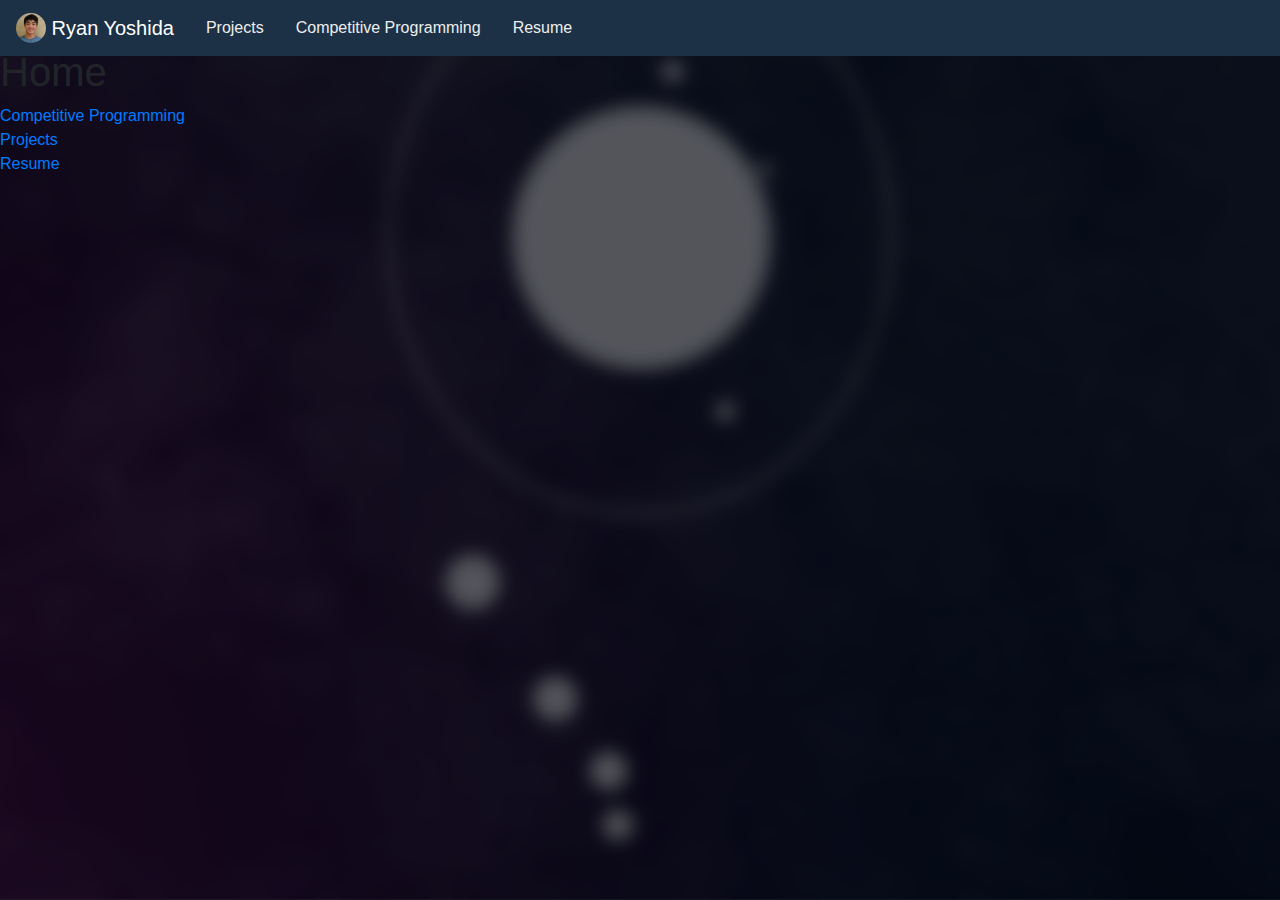
==== commit be02d379: "Deploy ryoshida28/ryoshida28.github.io to github.com/ryoshida28/ryoshida28.github.io.git:master" ====
--- a/index.html
+++ b/index.html
@@ -1 +1 @@
-<!doctype html><html lang="en"><head><meta charset="utf-8"/><meta name="viewport" content="width=device-width,initial-scale=1"/><meta name="theme-color" content="#000000"/><meta name="description" content="Ryan Yoshida's Portfolio"/><title>Ryan Yoshida</title><link rel="apple-touch-icon" sizes="180x180" href="/apple-touch-icon.png"><link rel="icon" type="image/png" sizes="32x32" href="/favicon-32x32.png"><link rel="icon" type="image/png" sizes="16x16" href="/favicon-16x16.png"><link rel="manifest" href="/site.webmanifest"><link href="/static/css/2.59815e44.chunk.css" rel="stylesheet"><link href="/static/css/main.c005e987.chunk.css" rel="stylesheet"></head><body><noscript>You need to enable JavaScript to run this app.</noscript><div id="root"></div><script>!function(e){function r(r){for(var n,l,f=r[0],i=r[1],p=r[2],c=0,s=[];c<f.length;c++)l=f[c],Object.prototype.hasOwnProperty.call(o,l)&&o[l]&&s.push(o[l][0]),o[l]=0;for(n in i)Object.prototype.hasOwnProperty.call(i,n)&&(e[n]=i[n]);for(a&&a(r);s.length;)s.shift()();return u.push.apply(u,p||[]),t()}function t(){for(var e,r=0;r<u.length;r++){for(var t=u[r],n=!0,f=1;f<t.length;f++){var i=t[f];0!==o[i]&&(n=!1)}n&&(u.splice(r--,1),e=l(l.s=t[0]))}return e}var n={},o={1:0},u=[];function l(r){if(n[r])return n[r].exports;var t=n[r]={i:r,l:!1,exports:{}};return e[r].call(t.exports,t,t.exports,l),t.l=!0,t.exports}l.m=e,l.c=n,l.d=function(e,r,t){l.o(e,r)||Object.defineProperty(e,r,{enumerable:!0,get:t})},l.r=function(e){"undefined"!=typeof Symbol&&Symbol.toStringTag&&Object.defineProperty(e,Symbol.toStringTag,{value:"Module"}),Object.defineProperty(e,"__esModule",{value:!0})},l.t=function(e,r){if(1&r&&(e=l(e)),8&r)return e;if(4&r&&"object"==typeof e&&e&&e.__esModule)return e;var t=Object.create(null);if(l.r(t),Object.defineProperty(t,"default",{enumerable:!0,value:e}),2&r&&"string"!=typeof e)for(var n in e)l.d(t,n,function(r){return e[r]}.bind(null,n));return t},l.n=function(e){var r=e&&e.__esModule?function(){return e.default}:function(){return e};return l.d(r,"a",r),r},l.o=function(e,r){return Object.prototype.hasOwnProperty.call(e,r)},l.p="/";var f=this.webpackJsonpportfolio=this.webpackJsonpportfolio||[],i=f.push.bind(f);f.push=r,f=f.slice();for(var p=0;p<f.length;p++)r(f[p]);var a=i;t()}([])</script><script src="/static/js/2.7c3d87f0.chunk.js"></script><script src="/static/js/main.56d44624.chunk.js"></script></body></html>+<!doctype html><html lang="en"><head><meta charset="utf-8"/><meta name="viewport" content="width=device-width,initial-scale=1"/><meta name="theme-color" content="#000000"/><meta name="description" content="Ryan Yoshida's Portfolio"/><title>Ryan Yoshida</title><link rel="apple-touch-icon" sizes="180x180" href="/apple-touch-icon.png"><link rel="icon" type="image/png" sizes="32x32" href="/favicon-32x32.png"><link rel="icon" type="image/png" sizes="16x16" href="/favicon-16x16.png"><link rel="manifest" href="/site.webmanifest"><script type="text/javascript">!function(i){if(i.search){var a={};i.search.slice(1).split("&").forEach((function(i){var l=i.split("=");a[l[0]]=l.slice(1).join("=").replace(/~and~/g,"&")})),void 0!==a.p&&window.history.replaceState(null,null,i.pathname.slice(0,-1)+(a.p||"")+(a.q?"?"+a.q:"")+i.hash)}}(window.location)</script><link href="/static/css/2.59815e44.chunk.css" rel="stylesheet"><link href="/static/css/main.48f904c9.chunk.css" rel="stylesheet"></head><body><noscript>You need to enable JavaScript to run this app.</noscript><div id="root"></div><script>!function(e){function r(r){for(var n,l,f=r[0],i=r[1],p=r[2],c=0,s=[];c<f.length;c++)l=f[c],Object.prototype.hasOwnProperty.call(o,l)&&o[l]&&s.push(o[l][0]),o[l]=0;for(n in i)Object.prototype.hasOwnProperty.call(i,n)&&(e[n]=i[n]);for(a&&a(r);s.length;)s.shift()();return u.push.apply(u,p||[]),t()}function t(){for(var e,r=0;r<u.length;r++){for(var t=u[r],n=!0,f=1;f<t.length;f++){var i=t[f];0!==o[i]&&(n=!1)}n&&(u.splice(r--,1),e=l(l.s=t[0]))}return e}var n={},o={1:0},u=[];function l(r){if(n[r])return n[r].exports;var t=n[r]={i:r,l:!1,exports:{}};return e[r].call(t.exports,t,t.exports,l),t.l=!0,t.exports}l.m=e,l.c=n,l.d=function(e,r,t){l.o(e,r)||Object.defineProperty(e,r,{enumerable:!0,get:t})},l.r=function(e){"undefined"!=typeof Symbol&&Symbol.toStringTag&&Object.defineProperty(e,Symbol.toStringTag,{value:"Module"}),Object.defineProperty(e,"__esModule",{value:!0})},l.t=function(e,r){if(1&r&&(e=l(e)),8&r)return e;if(4&r&&"object"==typeof e&&e&&e.__esModule)return e;var t=Object.create(null);if(l.r(t),Object.defineProperty(t,"default",{enumerable:!0,value:e}),2&r&&"string"!=typeof e)for(var n in e)l.d(t,n,function(r){return e[r]}.bind(null,n));return t},l.n=function(e){var r=e&&e.__esModule?function(){return e.default}:function(){return e};return l.d(r,"a",r),r},l.o=function(e,r){return Object.prototype.hasOwnProperty.call(e,r)},l.p="/";var f=this.webpackJsonpportfolio=this.webpackJsonpportfolio||[],i=f.push.bind(f);f.push=r,f=f.slice();for(var p=0;p<f.length;p++)r(f[p]);var a=i;t()}([])</script><script src="/static/js/2.a372e8ed.chunk.js"></script><script src="/static/js/main.16ac39c9.chunk.js"></script></body></html>--- a/static/css/main.48f904c9.chunk.css
+++ b/static/css/main.48f904c9.chunk.css
@@ -0,0 +1,7 @@
+body{font-family:-apple-system,BlinkMacSystemFont,"Segoe UI","Roboto","Oxygen","Ubuntu","Cantarell","Fira Sans","Droid Sans","Helvetica Neue",sans-serif;-webkit-font-smoothing:antialiased;-moz-osx-font-smoothing:grayscale}code{font-family:source-code-pro,Menlo,Monaco,Consolas,"Courier New",monospace}.nav-img{border-radius:50%}.navbar{background-color:#1c3146}.navbar-brand{color:#fff}.nav-link{color:#eee}.problem-lead .media{margin:5px 0;padding:2rem;border-radius:1em;background-color:rgba(44,62,80,.9)}.problem-lead{font-weight:700;color:#fff}.problem-lead .media:hover{text-decoration:none;color:#fff;background-color:rgba(52,58,64,.9);cursor:pointer}.problem-lead .tag:hover{color:#fff;background-color:#c50c62}.tag{position:relative;margin:0 5px;color:#fff;background-color:#e83e8c;z-index:1}.text{font-size:14px;font-weight:400;z-index:1}.problem-link{position:relative;z-index:0;margin:0 5px}.text a{color:#e83e8c;font-weight:400}.text a:hover{color:#c50c62}.filter-wrapper{margin:70px 20%;box-shadow:0 0 10px #000}.katex-html{display:none}.pd{margin:100px 20%;padding:30px 10%;border-radius:20px;height:inherit;background-color:hsla(0,0%,100%,.75)}.pd h1{color:#293f5f;font-size:3.5rem;font-weight:700}.pd a{color:inherit}.pd a,.pd a:hover{text-decoration:none}.projects-wrapper{margin:70px 0;background-color:#eee}body{background-position:50%;background-repeat:no-repeat;background-size:cover;background-attachment:fixed}@media only screen and (max-width:2000px){body{background-image:url(/static/media/background-blur-md.780ffe3c.png)}}@media only screen and (min-width:2001px){body{background-image:url(/static/media/background-blur.96b9fd71.png)}}/*!
+ * Bootstrap v4.5.2 (https://getbootstrap.com/)
+ * Copyright 2011-2020 The Bootstrap Authors
+ * Copyright 2011-2020 Twitter, Inc.
+ * Licensed under MIT (https://github.com/twbs/bootstrap/blob/main/LICENSE)
+ */:root{--blue:#007bff;--indigo:#6610f2;--purple:#6f42c1;--pink:#e83e8c;--red:#dc3545;--orange:#fd7e14;--yellow:#ffc107;--green:#28a745;--teal:#20c997;--cyan:#17a2b8;--white:#fff;--gray:#6c757d;--gray-dark:#343a40;--primary:#007bff;--secondary:#6c757d;--success:#28a745;--info:#17a2b8;--warning:#ffc107;--danger:#dc3545;--light:#f8f9fa;--dark:#343a40;--breakpoint-xs:0;--breakpoint-sm:576px;--breakpoint-md:768px;--breakpoint-lg:992px;--breakpoint-xl:1200px;--font-family-sans-serif:-apple-system,BlinkMacSystemFont,"Segoe UI",Roboto,"Helvetica Neue",Arial,"Noto Sans",sans-serif,"Apple Color Emoji","Segoe UI Emoji","Segoe UI Symbol","Noto Color Emoji";--font-family-monospace:SFMono-Regular,Menlo,Monaco,Consolas,"Liberation Mono","Courier New",monospace}*,:after,:before{box-sizing:border-box}html{font-family:sans-serif;line-height:1.15;-webkit-text-size-adjust:100%;-webkit-tap-highlight-color:rgba(0,0,0,0)}article,aside,figcaption,figure,footer,header,hgroup,main,nav,section{display:block}body{margin:0;font-family:-apple-system,BlinkMacSystemFont,"Segoe UI",Roboto,"Helvetica Neue",Arial,"Noto Sans",sans-serif,"Apple Color Emoji","Segoe UI Emoji","Segoe UI Symbol","Noto Color Emoji";font-size:1rem;font-weight:400;line-height:1.5;color:#212529;text-align:left;background-color:#fff}[tabindex="-1"]:focus:not(:focus-visible){outline:0!important}hr{box-sizing:content-box;height:0;overflow:visible}h1,h2,h3,h4,h5,h6{margin-top:0;margin-bottom:.5rem}p{margin-top:0;margin-bottom:1rem}abbr[data-original-title],abbr[title]{text-decoration:underline;-webkit-text-decoration:underline dotted;text-decoration:underline dotted;cursor:help;border-bottom:0;-webkit-text-decoration-skip-ink:none;text-decoration-skip-ink:none}address{font-style:normal;line-height:inherit}address,dl,ol,ul{margin-bottom:1rem}dl,ol,ul{margin-top:0}ol ol,ol ul,ul ol,ul ul{margin-bottom:0}dt{font-weight:700}dd{margin-bottom:.5rem;margin-left:0}blockquote{margin:0 0 1rem}b,strong{font-weight:bolder}small{font-size:80%}sub,sup{position:relative;font-size:75%;line-height:0;vertical-align:baseline}sub{bottom:-.25em}sup{top:-.5em}a{color:#007bff;text-decoration:none;background-color:transparent}a:hover{color:#0056b3;text-decoration:underline}a:not([href]):not([class]),a:not([href]):not([class]):hover{color:inherit;text-decoration:none}code,kbd,pre,samp{font-family:SFMono-Regular,Menlo,Monaco,Consolas,"Liberation Mono","Courier New",monospace;font-size:1em}pre{margin-top:0;margin-bottom:1rem;overflow:auto;-ms-overflow-style:scrollbar}figure{margin:0 0 1rem}img{border-style:none}img,svg{vertical-align:middle}svg{overflow:hidden}table{border-collapse:collapse}caption{padding-top:.75rem;padding-bottom:.75rem;color:#6c757d;text-align:left;caption-side:bottom}th{text-align:inherit}label{display:inline-block;margin-bottom:.5rem}button{border-radius:0}button:focus{outline:1px dotted;outline:5px auto -webkit-focus-ring-color}button,input,optgroup,select,textarea{margin:0;font-family:inherit;font-size:inherit;line-height:inherit}button,input{overflow:visible}button,select{text-transform:none}[role=button]{cursor:pointer}select{word-wrap:normal}[type=button],[type=reset],[type=submit],button{-webkit-appearance:button}[type=button]:not(:disabled),[type=reset]:not(:disabled),[type=submit]:not(:disabled),button:not(:disabled){cursor:pointer}[type=button]::-moz-focus-inner,[type=reset]::-moz-focus-inner,[type=submit]::-moz-focus-inner,button::-moz-focus-inner{padding:0;border-style:none}input[type=checkbox],input[type=radio]{box-sizing:border-box;padding:0}textarea{overflow:auto;resize:vertical}fieldset{min-width:0;padding:0;margin:0;border:0}legend{display:block;width:100%;max-width:100%;padding:0;margin-bottom:.5rem;font-size:1.5rem;line-height:inherit;color:inherit;white-space:normal}progress{vertical-align:baseline}[type=number]::-webkit-inner-spin-button,[type=number]::-webkit-outer-spin-button{height:auto}[type=search]{outline-offset:-2px;-webkit-appearance:none}[type=search]::-webkit-search-decoration{-webkit-appearance:none}::-webkit-file-upload-button{font:inherit;-webkit-appearance:button}output{display:inline-block}summary{display:list-item;cursor:pointer}template{display:none}[hidden]{display:none!important}.h1,.h2,.h3,.h4,.h5,.h6,h1,h2,h3,h4,h5,h6{margin-bottom:.5rem;font-weight:500;line-height:1.2}.h1,h1{font-size:2.5rem}.h2,h2{font-size:2rem}.h3,h3{font-size:1.75rem}.h4,h4{font-size:1.5rem}.h5,h5{font-size:1.25rem}.h6,h6{font-size:1rem}.lead{font-size:1.25rem;font-weight:300}.display-1{font-size:6rem}.display-1,.display-2{font-weight:300;line-height:1.2}.display-2{font-size:5.5rem}.display-3{font-size:4.5rem}.display-3,.display-4{font-weight:300;line-height:1.2}.display-4{font-size:3.5rem}hr{margin-top:1rem;margin-bottom:1rem;border:0;border-top:1px solid rgba(0,0,0,.1)}.small,small{font-size:80%;font-weight:400}.mark,mark{padding:.2em;background-color:#fcf8e3}.list-inline,.list-unstyled{padding-left:0;list-style:none}.list-inline-item{display:inline-block}.list-inline-item:not(:last-child){margin-right:.5rem}.initialism{font-size:90%;text-transform:uppercase}.blockquote{margin-bottom:1rem;font-size:1.25rem}.blockquote-footer{display:block;font-size:80%;color:#6c757d}.blockquote-footer:before{content:"\2014\00A0"}.img-fluid,.img-thumbnail{max-width:100%;height:auto}.img-thumbnail{padding:.25rem;background-color:#fff;border:1px solid #dee2e6;border-radius:.25rem}.figure{display:inline-block}.figure-img{margin-bottom:.5rem;line-height:1}.figure-caption{font-size:90%;color:#6c757d}code{font-size:87.5%;color:#e83e8c;word-wrap:break-word}a>code{color:inherit}kbd{padding:.2rem .4rem;font-size:87.5%;color:#fff;background-color:#212529;border-radius:.2rem}kbd kbd{padding:0;font-size:100%;font-weight:700}pre{display:block;font-size:87.5%;color:#212529}pre code{font-size:inherit;color:inherit;word-break:normal}.pre-scrollable{max-height:340px;overflow-y:scroll}.container,.container-fluid,.container-lg,.container-md,.container-sm,.container-xl{width:100%;padding-right:15px;padding-left:15px;margin-right:auto;margin-left:auto}@media (min-width:576px){.container,.container-sm{max-width:540px}}@media (min-width:768px){.container,.container-md,.container-sm{max-width:720px}}@media (min-width:992px){.container,.container-lg,.container-md,.container-sm{max-width:960px}}@media (min-width:1200px){.container,.container-lg,.container-md,.container-sm,.container-xl{max-width:1140px}}.row{display:flex;flex-wrap:wrap;margin-right:-15px;margin-left:-15px}.no-gutters{margin-right:0;margin-left:0}.no-gutters>.col,.no-gutters>[class*=col-]{padding-right:0;padding-left:0}.col,.col-1,.col-2,.col-3,.col-4,.col-5,.col-6,.col-7,.col-8,.col-9,.col-10,.col-11,.col-12,.col-auto,.col-lg,.col-lg-1,.col-lg-2,.col-lg-3,.col-lg-4,.col-lg-5,.col-lg-6,.col-lg-7,.col-lg-8,.col-lg-9,.col-lg-10,.col-lg-11,.col-lg-12,.col-lg-auto,.col-md,.col-md-1,.col-md-2,.col-md-3,.col-md-4,.col-md-5,.col-md-6,.col-md-7,.col-md-8,.col-md-9,.col-md-10,.col-md-11,.col-md-12,.col-md-auto,.col-sm,.col-sm-1,.col-sm-2,.col-sm-3,.col-sm-4,.col-sm-5,.col-sm-6,.col-sm-7,.col-sm-8,.col-sm-9,.col-sm-10,.col-sm-11,.col-sm-12,.col-sm-auto,.col-xl,.col-xl-1,.col-xl-2,.col-xl-3,.col-xl-4,.col-xl-5,.col-xl-6,.col-xl-7,.col-xl-8,.col-xl-9,.col-xl-10,.col-xl-11,.col-xl-12,.col-xl-auto{position:relative;width:100%;padding-right:15px;padding-left:15px}.col{flex-basis:0;flex-grow:1;max-width:100%}.row-cols-1>*{flex:0 0 100%;max-width:100%}.row-cols-2>*{flex:0 0 50%;max-width:50%}.row-cols-3>*{flex:0 0 33.33333%;max-width:33.33333%}.row-cols-4>*{flex:0 0 25%;max-width:25%}.row-cols-5>*{flex:0 0 20%;max-width:20%}.row-cols-6>*{flex:0 0 16.66667%;max-width:16.66667%}.col-auto{flex:0 0 auto;width:auto;max-width:100%}.col-1{flex:0 0 8.33333%;max-width:8.33333%}.col-2{flex:0 0 16.66667%;max-width:16.66667%}.col-3{flex:0 0 25%;max-width:25%}.col-4{flex:0 0 33.33333%;max-width:33.33333%}.col-5{flex:0 0 41.66667%;max-width:41.66667%}.col-6{flex:0 0 50%;max-width:50%}.col-7{flex:0 0 58.33333%;max-width:58.33333%}.col-8{flex:0 0 66.66667%;max-width:66.66667%}.col-9{flex:0 0 75%;max-width:75%}.col-10{flex:0 0 83.33333%;max-width:83.33333%}.col-11{flex:0 0 91.66667%;max-width:91.66667%}.col-12{flex:0 0 100%;max-width:100%}.order-first{order:-1}.order-last{order:13}.order-0{order:0}.order-1{order:1}.order-2{order:2}.order-3{order:3}.order-4{order:4}.order-5{order:5}.order-6{order:6}.order-7{order:7}.order-8{order:8}.order-9{order:9}.order-10{order:10}.order-11{order:11}.order-12{order:12}.offset-1{margin-left:8.33333%}.offset-2{margin-left:16.66667%}.offset-3{margin-left:25%}.offset-4{margin-left:33.33333%}.offset-5{margin-left:41.66667%}.offset-6{margin-left:50%}.offset-7{margin-left:58.33333%}.offset-8{margin-left:66.66667%}.offset-9{margin-left:75%}.offset-10{margin-left:83.33333%}.offset-11{margin-left:91.66667%}@media (min-width:576px){.col-sm{flex-basis:0;flex-grow:1;max-width:100%}.row-cols-sm-1>*{flex:0 0 100%;max-width:100%}.row-cols-sm-2>*{flex:0 0 50%;max-width:50%}.row-cols-sm-3>*{flex:0 0 33.33333%;max-width:33.33333%}.row-cols-sm-4>*{flex:0 0 25%;max-width:25%}.row-cols-sm-5>*{flex:0 0 20%;max-width:20%}.row-cols-sm-6>*{flex:0 0 16.66667%;max-width:16.66667%}.col-sm-auto{flex:0 0 auto;width:auto;max-width:100%}.col-sm-1{flex:0 0 8.33333%;max-width:8.33333%}.col-sm-2{flex:0 0 16.66667%;max-width:16.66667%}.col-sm-3{flex:0 0 25%;max-width:25%}.col-sm-4{flex:0 0 33.33333%;max-width:33.33333%}.col-sm-5{flex:0 0 41.66667%;max-width:41.66667%}.col-sm-6{flex:0 0 50%;max-width:50%}.col-sm-7{flex:0 0 58.33333%;max-width:58.33333%}.col-sm-8{flex:0 0 66.66667%;max-width:66.66667%}.col-sm-9{flex:0 0 75%;max-width:75%}.col-sm-10{flex:0 0 83.33333%;max-width:83.33333%}.col-sm-11{flex:0 0 91.66667%;max-width:91.66667%}.col-sm-12{flex:0 0 100%;max-width:100%}.order-sm-first{order:-1}.order-sm-last{order:13}.order-sm-0{order:0}.order-sm-1{order:1}.order-sm-2{order:2}.order-sm-3{order:3}.order-sm-4{order:4}.order-sm-5{order:5}.order-sm-6{order:6}.order-sm-7{order:7}.order-sm-8{order:8}.order-sm-9{order:9}.order-sm-10{order:10}.order-sm-11{order:11}.order-sm-12{order:12}.offset-sm-0{margin-left:0}.offset-sm-1{margin-left:8.33333%}.offset-sm-2{margin-left:16.66667%}.offset-sm-3{margin-left:25%}.offset-sm-4{margin-left:33.33333%}.offset-sm-5{margin-left:41.66667%}.offset-sm-6{margin-left:50%}.offset-sm-7{margin-left:58.33333%}.offset-sm-8{margin-left:66.66667%}.offset-sm-9{margin-left:75%}.offset-sm-10{margin-left:83.33333%}.offset-sm-11{margin-left:91.66667%}}@media (min-width:768px){.col-md{flex-basis:0;flex-grow:1;max-width:100%}.row-cols-md-1>*{flex:0 0 100%;max-width:100%}.row-cols-md-2>*{flex:0 0 50%;max-width:50%}.row-cols-md-3>*{flex:0 0 33.33333%;max-width:33.33333%}.row-cols-md-4>*{flex:0 0 25%;max-width:25%}.row-cols-md-5>*{flex:0 0 20%;max-width:20%}.row-cols-md-6>*{flex:0 0 16.66667%;max-width:16.66667%}.col-md-auto{flex:0 0 auto;width:auto;max-width:100%}.col-md-1{flex:0 0 8.33333%;max-width:8.33333%}.col-md-2{flex:0 0 16.66667%;max-width:16.66667%}.col-md-3{flex:0 0 25%;max-width:25%}.col-md-4{flex:0 0 33.33333%;max-width:33.33333%}.col-md-5{flex:0 0 41.66667%;max-width:41.66667%}.col-md-6{flex:0 0 50%;max-width:50%}.col-md-7{flex:0 0 58.33333%;max-width:58.33333%}.col-md-8{flex:0 0 66.66667%;max-width:66.66667%}.col-md-9{flex:0 0 75%;max-width:75%}.col-md-10{flex:0 0 83.33333%;max-width:83.33333%}.col-md-11{flex:0 0 91.66667%;max-width:91.66667%}.col-md-12{flex:0 0 100%;max-width:100%}.order-md-first{order:-1}.order-md-last{order:13}.order-md-0{order:0}.order-md-1{order:1}.order-md-2{order:2}.order-md-3{order:3}.order-md-4{order:4}.order-md-5{order:5}.order-md-6{order:6}.order-md-7{order:7}.order-md-8{order:8}.order-md-9{order:9}.order-md-10{order:10}.order-md-11{order:11}.order-md-12{order:12}.offset-md-0{margin-left:0}.offset-md-1{margin-left:8.33333%}.offset-md-2{margin-left:16.66667%}.offset-md-3{margin-left:25%}.offset-md-4{margin-left:33.33333%}.offset-md-5{margin-left:41.66667%}.offset-md-6{margin-left:50%}.offset-md-7{margin-left:58.33333%}.offset-md-8{margin-left:66.66667%}.offset-md-9{margin-left:75%}.offset-md-10{margin-left:83.33333%}.offset-md-11{margin-left:91.66667%}}@media (min-width:992px){.col-lg{flex-basis:0;flex-grow:1;max-width:100%}.row-cols-lg-1>*{flex:0 0 100%;max-width:100%}.row-cols-lg-2>*{flex:0 0 50%;max-width:50%}.row-cols-lg-3>*{flex:0 0 33.33333%;max-width:33.33333%}.row-cols-lg-4>*{flex:0 0 25%;max-width:25%}.row-cols-lg-5>*{flex:0 0 20%;max-width:20%}.row-cols-lg-6>*{flex:0 0 16.66667%;max-width:16.66667%}.col-lg-auto{flex:0 0 auto;width:auto;max-width:100%}.col-lg-1{flex:0 0 8.33333%;max-width:8.33333%}.col-lg-2{flex:0 0 16.66667%;max-width:16.66667%}.col-lg-3{flex:0 0 25%;max-width:25%}.col-lg-4{flex:0 0 33.33333%;max-width:33.33333%}.col-lg-5{flex:0 0 41.66667%;max-width:41.66667%}.col-lg-6{flex:0 0 50%;max-width:50%}.col-lg-7{flex:0 0 58.33333%;max-width:58.33333%}.col-lg-8{flex:0 0 66.66667%;max-width:66.66667%}.col-lg-9{flex:0 0 75%;max-width:75%}.col-lg-10{flex:0 0 83.33333%;max-width:83.33333%}.col-lg-11{flex:0 0 91.66667%;max-width:91.66667%}.col-lg-12{flex:0 0 100%;max-width:100%}.order-lg-first{order:-1}.order-lg-last{order:13}.order-lg-0{order:0}.order-lg-1{order:1}.order-lg-2{order:2}.order-lg-3{order:3}.order-lg-4{order:4}.order-lg-5{order:5}.order-lg-6{order:6}.order-lg-7{order:7}.order-lg-8{order:8}.order-lg-9{order:9}.order-lg-10{order:10}.order-lg-11{order:11}.order-lg-12{order:12}.offset-lg-0{margin-left:0}.offset-lg-1{margin-left:8.33333%}.offset-lg-2{margin-left:16.66667%}.offset-lg-3{margin-left:25%}.offset-lg-4{margin-left:33.33333%}.offset-lg-5{margin-left:41.66667%}.offset-lg-6{margin-left:50%}.offset-lg-7{margin-left:58.33333%}.offset-lg-8{margin-left:66.66667%}.offset-lg-9{margin-left:75%}.offset-lg-10{margin-left:83.33333%}.offset-lg-11{margin-left:91.66667%}}@media (min-width:1200px){.col-xl{flex-basis:0;flex-grow:1;max-width:100%}.row-cols-xl-1>*{flex:0 0 100%;max-width:100%}.row-cols-xl-2>*{flex:0 0 50%;max-width:50%}.row-cols-xl-3>*{flex:0 0 33.33333%;max-width:33.33333%}.row-cols-xl-4>*{flex:0 0 25%;max-width:25%}.row-cols-xl-5>*{flex:0 0 20%;max-width:20%}.row-cols-xl-6>*{flex:0 0 16.66667%;max-width:16.66667%}.col-xl-auto{flex:0 0 auto;width:auto;max-width:100%}.col-xl-1{flex:0 0 8.33333%;max-width:8.33333%}.col-xl-2{flex:0 0 16.66667%;max-width:16.66667%}.col-xl-3{flex:0 0 25%;max-width:25%}.col-xl-4{flex:0 0 33.33333%;max-width:33.33333%}.col-xl-5{flex:0 0 41.66667%;max-width:41.66667%}.col-xl-6{flex:0 0 50%;max-width:50%}.col-xl-7{flex:0 0 58.33333%;max-width:58.33333%}.col-xl-8{flex:0 0 66.66667%;max-width:66.66667%}.col-xl-9{flex:0 0 75%;max-width:75%}.col-xl-10{flex:0 0 83.33333%;max-width:83.33333%}.col-xl-11{flex:0 0 91.66667%;max-width:91.66667%}.col-xl-12{flex:0 0 100%;max-width:100%}.order-xl-first{order:-1}.order-xl-last{order:13}.order-xl-0{order:0}.order-xl-1{order:1}.order-xl-2{order:2}.order-xl-3{order:3}.order-xl-4{order:4}.order-xl-5{order:5}.order-xl-6{order:6}.order-xl-7{order:7}.order-xl-8{order:8}.order-xl-9{order:9}.order-xl-10{order:10}.order-xl-11{order:11}.order-xl-12{order:12}.offset-xl-0{margin-left:0}.offset-xl-1{margin-left:8.33333%}.offset-xl-2{margin-left:16.66667%}.offset-xl-3{margin-left:25%}.offset-xl-4{margin-left:33.33333%}.offset-xl-5{margin-left:41.66667%}.offset-xl-6{margin-left:50%}.offset-xl-7{margin-left:58.33333%}.offset-xl-8{margin-left:66.66667%}.offset-xl-9{margin-left:75%}.offset-xl-10{margin-left:83.33333%}.offset-xl-11{margin-left:91.66667%}}.table{width:100%;margin-bottom:1rem;color:#212529}.table td,.table th{padding:.75rem;vertical-align:top;border-top:1px solid #dee2e6}.table thead th{vertical-align:bottom;border-bottom:2px solid #dee2e6}.table tbody+tbody{border-top:2px solid #dee2e6}.table-sm td,.table-sm th{padding:.3rem}.table-bordered,.table-bordered td,.table-bordered th{border:1px solid #dee2e6}.table-bordered thead td,.table-bordered thead th{border-bottom-width:2px}.table-borderless tbody+tbody,.table-borderless td,.table-borderless th,.table-borderless thead th{border:0}.table-striped tbody tr:nth-of-type(odd){background-color:rgba(0,0,0,.05)}.table-hover tbody tr:hover{color:#212529;background-color:rgba(0,0,0,.075)}.table-primary,.table-primary>td,.table-primary>th{background-color:#b8daff}.table-primary tbody+tbody,.table-primary td,.table-primary th,.table-primary thead th{border-color:#7abaff}.table-hover .table-primary:hover,.table-hover .table-primary:hover>td,.table-hover .table-primary:hover>th{background-color:#9fcdff}.table-secondary,.table-secondary>td,.table-secondary>th{background-color:#d6d8db}.table-secondary tbody+tbody,.table-secondary td,.table-secondary th,.table-secondary thead th{border-color:#b3b7bb}.table-hover .table-secondary:hover,.table-hover .table-secondary:hover>td,.table-hover .table-secondary:hover>th{background-color:#c8cbcf}.table-success,.table-success>td,.table-success>th{background-color:#c3e6cb}.table-success tbody+tbody,.table-success td,.table-success th,.table-success thead th{border-color:#8fd19e}.table-hover .table-success:hover,.table-hover .table-success:hover>td,.table-hover .table-success:hover>th{background-color:#b1dfbb}.table-info,.table-info>td,.table-info>th{background-color:#bee5eb}.table-info tbody+tbody,.table-info td,.table-info th,.table-info thead th{border-color:#86cfda}.table-hover .table-info:hover,.table-hover .table-info:hover>td,.table-hover .table-info:hover>th{background-color:#abdde5}.table-warning,.table-warning>td,.table-warning>th{background-color:#ffeeba}.table-warning tbody+tbody,.table-warning td,.table-warning th,.table-warning thead th{border-color:#ffdf7e}.table-hover .table-warning:hover,.table-hover .table-warning:hover>td,.table-hover .table-warning:hover>th{background-color:#ffe8a1}.table-danger,.table-danger>td,.table-danger>th{background-color:#f5c6cb}.table-danger tbody+tbody,.table-danger td,.table-danger th,.table-danger thead th{border-color:#ed969e}.table-hover .table-danger:hover,.table-hover .table-danger:hover>td,.table-hover .table-danger:hover>th{background-color:#f1b0b7}.table-light,.table-light>td,.table-light>th{background-color:#fdfdfe}.table-light tbody+tbody,.table-light td,.table-light th,.table-light thead th{border-color:#fbfcfc}.table-hover .table-light:hover,.table-hover .table-light:hover>td,.table-hover .table-light:hover>th{background-color:#ececf6}.table-dark,.table-dark>td,.table-dark>th{background-color:#c6c8ca}.table-dark tbody+tbody,.table-dark td,.table-dark th,.table-dark thead th{border-color:#95999c}.table-hover .table-dark:hover,.table-hover .table-dark:hover>td,.table-hover .table-dark:hover>th{background-color:#b9bbbe}.table-active,.table-active>td,.table-active>th,.table-hover .table-active:hover,.table-hover .table-active:hover>td,.table-hover .table-active:hover>th{background-color:rgba(0,0,0,.075)}.table .thead-dark th{color:#fff;background-color:#343a40;border-color:#454d55}.table .thead-light th{color:#495057;background-color:#e9ecef;border-color:#dee2e6}.table-dark{color:#fff;background-color:#343a40}.table-dark td,.table-dark th,.table-dark thead th{border-color:#454d55}.table-dark.table-bordered{border:0}.table-dark.table-striped tbody tr:nth-of-type(odd){background-color:hsla(0,0%,100%,.05)}.table-dark.table-hover tbody tr:hover{color:#fff;background-color:hsla(0,0%,100%,.075)}@media (max-width:575.98px){.table-responsive-sm{display:block;width:100%;overflow-x:auto;-webkit-overflow-scrolling:touch}.table-responsive-sm>.table-bordered{border:0}}@media (max-width:767.98px){.table-responsive-md{display:block;width:100%;overflow-x:auto;-webkit-overflow-scrolling:touch}.table-responsive-md>.table-bordered{border:0}}@media (max-width:991.98px){.table-responsive-lg{display:block;width:100%;overflow-x:auto;-webkit-overflow-scrolling:touch}.table-responsive-lg>.table-bordered{border:0}}@media (max-width:1199.98px){.table-responsive-xl{display:block;width:100%;overflow-x:auto;-webkit-overflow-scrolling:touch}.table-responsive-xl>.table-bordered{border:0}}.table-responsive{display:block;width:100%;overflow-x:auto;-webkit-overflow-scrolling:touch}.table-responsive>.table-bordered{border:0}.form-control{display:block;width:100%;height:calc(1.5em + .75rem + 2px);padding:.375rem .75rem;font-size:1rem;font-weight:400;line-height:1.5;color:#495057;background-color:#fff;background-clip:padding-box;border:1px solid #ced4da;border-radius:.25rem;transition:border-color .15s ease-in-out,box-shadow .15s ease-in-out}@media (prefers-reduced-motion:reduce){.form-control{transition:none}}.form-control::-ms-expand{background-color:transparent;border:0}.form-control:-moz-focusring{color:transparent;text-shadow:0 0 0 #495057}.form-control:focus{color:#495057;background-color:#fff;border-color:#80bdff;outline:0;box-shadow:0 0 0 .2rem rgba(0,123,255,.25)}.form-control::-webkit-input-placeholder{color:#6c757d;opacity:1}.form-control:-ms-input-placeholder{color:#6c757d;opacity:1}.form-control::-ms-input-placeholder{color:#6c757d;opacity:1}.form-control::placeholder{color:#6c757d;opacity:1}.form-control:disabled,.form-control[readonly]{background-color:#e9ecef;opacity:1}input[type=date].form-control,input[type=datetime-local].form-control,input[type=month].form-control,input[type=time].form-control{-webkit-appearance:none;-moz-appearance:none;appearance:none}select.form-control:focus::-ms-value{color:#495057;background-color:#fff}.form-control-file,.form-control-range{display:block;width:100%}.col-form-label{padding-top:calc(.375rem + 1px);padding-bottom:calc(.375rem + 1px);margin-bottom:0;font-size:inherit;line-height:1.5}.col-form-label-lg{padding-top:calc(.5rem + 1px);padding-bottom:calc(.5rem + 1px);font-size:1.25rem;line-height:1.5}.col-form-label-sm{padding-top:calc(.25rem + 1px);padding-bottom:calc(.25rem + 1px);font-size:.875rem;line-height:1.5}.form-control-plaintext{display:block;width:100%;padding:.375rem 0;margin-bottom:0;font-size:1rem;line-height:1.5;color:#212529;background-color:transparent;border:solid transparent;border-width:1px 0}.form-control-plaintext.form-control-lg,.form-control-plaintext.form-control-sm{padding-right:0;padding-left:0}.form-control-sm{height:calc(1.5em + .5rem + 2px);padding:.25rem .5rem;font-size:.875rem;line-height:1.5;border-radius:.2rem}.form-control-lg{height:calc(1.5em + 1rem + 2px);padding:.5rem 1rem;font-size:1.25rem;line-height:1.5;border-radius:.3rem}select.form-control[multiple],select.form-control[size],textarea.form-control{height:auto}.form-group{margin-bottom:1rem}.form-text{display:block;margin-top:.25rem}.form-row{display:flex;flex-wrap:wrap;margin-right:-5px;margin-left:-5px}.form-row>.col,.form-row>[class*=col-]{padding-right:5px;padding-left:5px}.form-check{position:relative;display:block;padding-left:1.25rem}.form-check-input{position:absolute;margin-top:.3rem;margin-left:-1.25rem}.form-check-input:disabled~.form-check-label,.form-check-input[disabled]~.form-check-label{color:#6c757d}.form-check-label{margin-bottom:0}.form-check-inline{display:inline-flex;align-items:center;padding-left:0;margin-right:.75rem}.form-check-inline .form-check-input{position:static;margin-top:0;margin-right:.3125rem;margin-left:0}.valid-feedback{display:none;width:100%;margin-top:.25rem;font-size:80%;color:#28a745}.valid-tooltip{position:absolute;top:100%;left:0;z-index:5;display:none;max-width:100%;padding:.25rem .5rem;margin-top:.1rem;font-size:.875rem;line-height:1.5;color:#fff;background-color:rgba(40,167,69,.9);border-radius:.25rem}.is-valid~.valid-feedback,.is-valid~.valid-tooltip,.was-validated :valid~.valid-feedback,.was-validated :valid~.valid-tooltip{display:block}.form-control.is-valid,.was-validated .form-control:valid{border-color:#28a745;padding-right:calc(1.5em + .75rem);background-image:url("data:image/svg+xml;charset=utf-8,%3Csvg xmlns='http://www.w3.org/2000/svg' width='8' height='8'%3E%3Cpath fill='%2328a745' d='M2.3 6.73L.6 4.53c-.4-1.04.46-1.4 1.1-.8l1.1 1.4 3.4-3.8c.6-.63 1.6-.27 1.2.7l-4 4.6c-.43.5-.8.4-1.1.1z'/%3E%3C/svg%3E");background-repeat:no-repeat;background-position:right calc(.375em + .1875rem) center;background-size:calc(.75em + .375rem) calc(.75em + .375rem)}.form-control.is-valid:focus,.was-validated .form-control:valid:focus{border-color:#28a745;box-shadow:0 0 0 .2rem rgba(40,167,69,.25)}.was-validated textarea.form-control:valid,textarea.form-control.is-valid{padding-right:calc(1.5em + .75rem);background-position:top calc(.375em + .1875rem) right calc(.375em + .1875rem)}.custom-select.is-valid,.was-validated .custom-select:valid{border-color:#28a745;padding-right:calc(.75em + 2.3125rem);background:url("data:image/svg+xml;charset=utf-8,%3Csvg xmlns='http://www.w3.org/2000/svg' width='4' height='5'%3E%3Cpath fill='%23343a40' d='M2 0L0 2h4zm0 5L0 3h4z'/%3E%3C/svg%3E") no-repeat right .75rem center/8px 10px,url("data:image/svg+xml;charset=utf-8,%3Csvg xmlns='http://www.w3.org/2000/svg' width='8' height='8'%3E%3Cpath fill='%2328a745' d='M2.3 6.73L.6 4.53c-.4-1.04.46-1.4 1.1-.8l1.1 1.4 3.4-3.8c.6-.63 1.6-.27 1.2.7l-4 4.6c-.43.5-.8.4-1.1.1z'/%3E%3C/svg%3E") #fff no-repeat center right 1.75rem/calc(.75em + .375rem) calc(.75em + .375rem)}.custom-select.is-valid:focus,.was-validated .custom-select:valid:focus{border-color:#28a745;box-shadow:0 0 0 .2rem rgba(40,167,69,.25)}.form-check-input.is-valid~.form-check-label,.was-validated .form-check-input:valid~.form-check-label{color:#28a745}.form-check-input.is-valid~.valid-feedback,.form-check-input.is-valid~.valid-tooltip,.was-validated .form-check-input:valid~.valid-feedback,.was-validated .form-check-input:valid~.valid-tooltip{display:block}.custom-control-input.is-valid~.custom-control-label,.was-validated .custom-control-input:valid~.custom-control-label{color:#28a745}.custom-control-input.is-valid~.custom-control-label:before,.was-validated .custom-control-input:valid~.custom-control-label:before{border-color:#28a745}.custom-control-input.is-valid:checked~.custom-control-label:before,.was-validated .custom-control-input:valid:checked~.custom-control-label:before{border-color:#34ce57;background-color:#34ce57}.custom-control-input.is-valid:focus~.custom-control-label:before,.was-validated .custom-control-input:valid:focus~.custom-control-label:before{box-shadow:0 0 0 .2rem rgba(40,167,69,.25)}.custom-control-input.is-valid:focus:not(:checked)~.custom-control-label:before,.custom-file-input.is-valid~.custom-file-label,.was-validated .custom-control-input:valid:focus:not(:checked)~.custom-control-label:before,.was-validated .custom-file-input:valid~.custom-file-label{border-color:#28a745}.custom-file-input.is-valid:focus~.custom-file-label,.was-validated .custom-file-input:valid:focus~.custom-file-label{border-color:#28a745;box-shadow:0 0 0 .2rem rgba(40,167,69,.25)}.invalid-feedback{display:none;width:100%;margin-top:.25rem;font-size:80%;color:#dc3545}.invalid-tooltip{position:absolute;top:100%;left:0;z-index:5;display:none;max-width:100%;padding:.25rem .5rem;margin-top:.1rem;font-size:.875rem;line-height:1.5;color:#fff;background-color:rgba(220,53,69,.9);border-radius:.25rem}.is-invalid~.invalid-feedback,.is-invalid~.invalid-tooltip,.was-validated :invalid~.invalid-feedback,.was-validated :invalid~.invalid-tooltip{display:block}.form-control.is-invalid,.was-validated .form-control:invalid{border-color:#dc3545;padding-right:calc(1.5em + .75rem);background-image:url("data:image/svg+xml;charset=utf-8,%3Csvg xmlns='http://www.w3.org/2000/svg' width='12' height='12' fill='none' stroke='%23dc3545'%3E%3Ccircle cx='6' cy='6' r='4.5'/%3E%3Cpath stroke-linejoin='round' d='M5.8 3.6h.4L6 6.5z'/%3E%3Ccircle cx='6' cy='8.2' r='.6' fill='%23dc3545' stroke='none'/%3E%3C/svg%3E");background-repeat:no-repeat;background-position:right calc(.375em + .1875rem) center;background-size:calc(.75em + .375rem) calc(.75em + .375rem)}.form-control.is-invalid:focus,.was-validated .form-control:invalid:focus{border-color:#dc3545;box-shadow:0 0 0 .2rem rgba(220,53,69,.25)}.was-validated textarea.form-control:invalid,textarea.form-control.is-invalid{padding-right:calc(1.5em + .75rem);background-position:top calc(.375em + .1875rem) right calc(.375em + .1875rem)}.custom-select.is-invalid,.was-validated .custom-select:invalid{border-color:#dc3545;padding-right:calc(.75em + 2.3125rem);background:url("data:image/svg+xml;charset=utf-8,%3Csvg xmlns='http://www.w3.org/2000/svg' width='4' height='5'%3E%3Cpath fill='%23343a40' d='M2 0L0 2h4zm0 5L0 3h4z'/%3E%3C/svg%3E") no-repeat right .75rem center/8px 10px,url("data:image/svg+xml;charset=utf-8,%3Csvg xmlns='http://www.w3.org/2000/svg' width='12' height='12' fill='none' stroke='%23dc3545'%3E%3Ccircle cx='6' cy='6' r='4.5'/%3E%3Cpath stroke-linejoin='round' d='M5.8 3.6h.4L6 6.5z'/%3E%3Ccircle cx='6' cy='8.2' r='.6' fill='%23dc3545' stroke='none'/%3E%3C/svg%3E") #fff no-repeat center right 1.75rem/calc(.75em + .375rem) calc(.75em + .375rem)}.custom-select.is-invalid:focus,.was-validated .custom-select:invalid:focus{border-color:#dc3545;box-shadow:0 0 0 .2rem rgba(220,53,69,.25)}.form-check-input.is-invalid~.form-check-label,.was-validated .form-check-input:invalid~.form-check-label{color:#dc3545}.form-check-input.is-invalid~.invalid-feedback,.form-check-input.is-invalid~.invalid-tooltip,.was-validated .form-check-input:invalid~.invalid-feedback,.was-validated .form-check-input:invalid~.invalid-tooltip{display:block}.custom-control-input.is-invalid~.custom-control-label,.was-validated .custom-control-input:invalid~.custom-control-label{color:#dc3545}.custom-control-input.is-invalid~.custom-control-label:before,.was-validated .custom-control-input:invalid~.custom-control-label:before{border-color:#dc3545}.custom-control-input.is-invalid:checked~.custom-control-label:before,.was-validated .custom-control-input:invalid:checked~.custom-control-label:before{border-color:#e4606d;background-color:#e4606d}.custom-control-input.is-invalid:focus~.custom-control-label:before,.was-validated .custom-control-input:invalid:focus~.custom-control-label:before{box-shadow:0 0 0 .2rem rgba(220,53,69,.25)}.custom-control-input.is-invalid:focus:not(:checked)~.custom-control-label:before,.custom-file-input.is-invalid~.custom-file-label,.was-validated .custom-control-input:invalid:focus:not(:checked)~.custom-control-label:before,.was-validated .custom-file-input:invalid~.custom-file-label{border-color:#dc3545}.custom-file-input.is-invalid:focus~.custom-file-label,.was-validated .custom-file-input:invalid:focus~.custom-file-label{border-color:#dc3545;box-shadow:0 0 0 .2rem rgba(220,53,69,.25)}.form-inline{display:flex;flex-flow:row wrap;align-items:center}.form-inline .form-check{width:100%}@media (min-width:576px){.form-inline label{justify-content:center}.form-inline .form-group,.form-inline label{display:flex;align-items:center;margin-bottom:0}.form-inline .form-group{flex:0 0 auto;flex-flow:row wrap}.form-inline .form-control{display:inline-block;width:auto;vertical-align:middle}.form-inline .form-control-plaintext{display:inline-block}.form-inline .custom-select,.form-inline .input-group{width:auto}.form-inline .form-check{display:flex;align-items:center;justify-content:center;width:auto;padding-left:0}.form-inline .form-check-input{position:relative;flex-shrink:0;margin-top:0;margin-right:.25rem;margin-left:0}.form-inline .custom-control{align-items:center;justify-content:center}.form-inline .custom-control-label{margin-bottom:0}}.btn{display:inline-block;font-weight:400;color:#212529;text-align:center;vertical-align:middle;-webkit-user-select:none;-ms-user-select:none;user-select:none;background-color:transparent;border:1px solid transparent;padding:.375rem .75rem;font-size:1rem;line-height:1.5;border-radius:.25rem;transition:color .15s ease-in-out,background-color .15s ease-in-out,border-color .15s ease-in-out,box-shadow .15s ease-in-out}@media (prefers-reduced-motion:reduce){.btn{transition:none}}.btn:hover{color:#212529;text-decoration:none}.btn.focus,.btn:focus{outline:0;box-shadow:0 0 0 .2rem rgba(0,123,255,.25)}.btn.disabled,.btn:disabled{opacity:.65}.btn:not(:disabled):not(.disabled){cursor:pointer}a.btn.disabled,fieldset:disabled a.btn{pointer-events:none}.btn-primary{color:#fff;background-color:#007bff;border-color:#007bff}.btn-primary.focus,.btn-primary:focus,.btn-primary:hover{color:#fff;background-color:#0069d9;border-color:#0062cc}.btn-primary.focus,.btn-primary:focus{box-shadow:0 0 0 .2rem rgba(38,143,255,.5)}.btn-primary.disabled,.btn-primary:disabled{color:#fff;background-color:#007bff;border-color:#007bff}.btn-primary:not(:disabled):not(.disabled).active,.btn-primary:not(:disabled):not(.disabled):active,.show>.btn-primary.dropdown-toggle{color:#fff;background-color:#0062cc;border-color:#005cbf}.btn-primary:not(:disabled):not(.disabled).active:focus,.btn-primary:not(:disabled):not(.disabled):active:focus,.show>.btn-primary.dropdown-toggle:focus{box-shadow:0 0 0 .2rem rgba(38,143,255,.5)}.btn-secondary{color:#fff;background-color:#6c757d;border-color:#6c757d}.btn-secondary.focus,.btn-secondary:focus,.btn-secondary:hover{color:#fff;background-color:#5a6268;border-color:#545b62}.btn-secondary.focus,.btn-secondary:focus{box-shadow:0 0 0 .2rem rgba(130,138,145,.5)}.btn-secondary.disabled,.btn-secondary:disabled{color:#fff;background-color:#6c757d;border-color:#6c757d}.btn-secondary:not(:disabled):not(.disabled).active,.btn-secondary:not(:disabled):not(.disabled):active,.show>.btn-secondary.dropdown-toggle{color:#fff;background-color:#545b62;border-color:#4e555b}.btn-secondary:not(:disabled):not(.disabled).active:focus,.btn-secondary:not(:disabled):not(.disabled):active:focus,.show>.btn-secondary.dropdown-toggle:focus{box-shadow:0 0 0 .2rem rgba(130,138,145,.5)}.btn-success{color:#fff;background-color:#28a745;border-color:#28a745}.btn-success.focus,.btn-success:focus,.btn-success:hover{color:#fff;background-color:#218838;border-color:#1e7e34}.btn-success.focus,.btn-success:focus{box-shadow:0 0 0 .2rem rgba(72,180,97,.5)}.btn-success.disabled,.btn-success:disabled{color:#fff;background-color:#28a745;border-color:#28a745}.btn-success:not(:disabled):not(.disabled).active,.btn-success:not(:disabled):not(.disabled):active,.show>.btn-success.dropdown-toggle{color:#fff;background-color:#1e7e34;border-color:#1c7430}.btn-success:not(:disabled):not(.disabled).active:focus,.btn-success:not(:disabled):not(.disabled):active:focus,.show>.btn-success.dropdown-toggle:focus{box-shadow:0 0 0 .2rem rgba(72,180,97,.5)}.btn-info{color:#fff;background-color:#17a2b8;border-color:#17a2b8}.btn-info.focus,.btn-info:focus,.btn-info:hover{color:#fff;background-color:#138496;border-color:#117a8b}.btn-info.focus,.btn-info:focus{box-shadow:0 0 0 .2rem rgba(58,176,195,.5)}.btn-info.disabled,.btn-info:disabled{color:#fff;background-color:#17a2b8;border-color:#17a2b8}.btn-info:not(:disabled):not(.disabled).active,.btn-info:not(:disabled):not(.disabled):active,.show>.btn-info.dropdown-toggle{color:#fff;background-color:#117a8b;border-color:#10707f}.btn-info:not(:disabled):not(.disabled).active:focus,.btn-info:not(:disabled):not(.disabled):active:focus,.show>.btn-info.dropdown-toggle:focus{box-shadow:0 0 0 .2rem rgba(58,176,195,.5)}.btn-warning{color:#212529;background-color:#ffc107;border-color:#ffc107}.btn-warning.focus,.btn-warning:focus,.btn-warning:hover{color:#212529;background-color:#e0a800;border-color:#d39e00}.btn-warning.focus,.btn-warning:focus{box-shadow:0 0 0 .2rem rgba(222,170,12,.5)}.btn-warning.disabled,.btn-warning:disabled{color:#212529;background-color:#ffc107;border-color:#ffc107}.btn-warning:not(:disabled):not(.disabled).active,.btn-warning:not(:disabled):not(.disabled):active,.show>.btn-warning.dropdown-toggle{color:#212529;background-color:#d39e00;border-color:#c69500}.btn-warning:not(:disabled):not(.disabled).active:focus,.btn-warning:not(:disabled):not(.disabled):active:focus,.show>.btn-warning.dropdown-toggle:focus{box-shadow:0 0 0 .2rem rgba(222,170,12,.5)}.btn-danger{color:#fff;background-color:#dc3545;border-color:#dc3545}.btn-danger.focus,.btn-danger:focus,.btn-danger:hover{color:#fff;background-color:#c82333;border-color:#bd2130}.btn-danger.focus,.btn-danger:focus{box-shadow:0 0 0 .2rem rgba(225,83,97,.5)}.btn-danger.disabled,.btn-danger:disabled{color:#fff;background-color:#dc3545;border-color:#dc3545}.btn-danger:not(:disabled):not(.disabled).active,.btn-danger:not(:disabled):not(.disabled):active,.show>.btn-danger.dropdown-toggle{color:#fff;background-color:#bd2130;border-color:#b21f2d}.btn-danger:not(:disabled):not(.disabled).active:focus,.btn-danger:not(:disabled):not(.disabled):active:focus,.show>.btn-danger.dropdown-toggle:focus{box-shadow:0 0 0 .2rem rgba(225,83,97,.5)}.btn-light{color:#212529;background-color:#f8f9fa;border-color:#f8f9fa}.btn-light.focus,.btn-light:focus,.btn-light:hover{color:#212529;background-color:#e2e6ea;border-color:#dae0e5}.btn-light.focus,.btn-light:focus{box-shadow:0 0 0 .2rem rgba(216,217,219,.5)}.btn-light.disabled,.btn-light:disabled{color:#212529;background-color:#f8f9fa;border-color:#f8f9fa}.btn-light:not(:disabled):not(.disabled).active,.btn-light:not(:disabled):not(.disabled):active,.show>.btn-light.dropdown-toggle{color:#212529;background-color:#dae0e5;border-color:#d3d9df}.btn-light:not(:disabled):not(.disabled).active:focus,.btn-light:not(:disabled):not(.disabled):active:focus,.show>.btn-light.dropdown-toggle:focus{box-shadow:0 0 0 .2rem rgba(216,217,219,.5)}.btn-dark{color:#fff;background-color:#343a40;border-color:#343a40}.btn-dark.focus,.btn-dark:focus,.btn-dark:hover{color:#fff;background-color:#23272b;border-color:#1d2124}.btn-dark.focus,.btn-dark:focus{box-shadow:0 0 0 .2rem rgba(82,88,93,.5)}.btn-dark.disabled,.btn-dark:disabled{color:#fff;background-color:#343a40;border-color:#343a40}.btn-dark:not(:disabled):not(.disabled).active,.btn-dark:not(:disabled):not(.disabled):active,.show>.btn-dark.dropdown-toggle{color:#fff;background-color:#1d2124;border-color:#171a1d}.btn-dark:not(:disabled):not(.disabled).active:focus,.btn-dark:not(:disabled):not(.disabled):active:focus,.show>.btn-dark.dropdown-toggle:focus{box-shadow:0 0 0 .2rem rgba(82,88,93,.5)}.btn-outline-primary{color:#007bff;border-color:#007bff}.btn-outline-primary:hover{color:#fff;background-color:#007bff;border-color:#007bff}.btn-outline-primary.focus,.btn-outline-primary:focus{box-shadow:0 0 0 .2rem rgba(0,123,255,.5)}.btn-outline-primary.disabled,.btn-outline-primary:disabled{color:#007bff;background-color:transparent}.btn-outline-primary:not(:disabled):not(.disabled).active,.btn-outline-primary:not(:disabled):not(.disabled):active,.show>.btn-outline-primary.dropdown-toggle{color:#fff;background-color:#007bff;border-color:#007bff}.btn-outline-primary:not(:disabled):not(.disabled).active:focus,.btn-outline-primary:not(:disabled):not(.disabled):active:focus,.show>.btn-outline-primary.dropdown-toggle:focus{box-shadow:0 0 0 .2rem rgba(0,123,255,.5)}.btn-outline-secondary{color:#6c757d;border-color:#6c757d}.btn-outline-secondary:hover{color:#fff;background-color:#6c757d;border-color:#6c757d}.btn-outline-secondary.focus,.btn-outline-secondary:focus{box-shadow:0 0 0 .2rem rgba(108,117,125,.5)}.btn-outline-secondary.disabled,.btn-outline-secondary:disabled{color:#6c757d;background-color:transparent}.btn-outline-secondary:not(:disabled):not(.disabled).active,.btn-outline-secondary:not(:disabled):not(.disabled):active,.show>.btn-outline-secondary.dropdown-toggle{color:#fff;background-color:#6c757d;border-color:#6c757d}.btn-outline-secondary:not(:disabled):not(.disabled).active:focus,.btn-outline-secondary:not(:disabled):not(.disabled):active:focus,.show>.btn-outline-secondary.dropdown-toggle:focus{box-shadow:0 0 0 .2rem rgba(108,117,125,.5)}.btn-outline-success{color:#28a745;border-color:#28a745}.btn-outline-success:hover{color:#fff;background-color:#28a745;border-color:#28a745}.btn-outline-success.focus,.btn-outline-success:focus{box-shadow:0 0 0 .2rem rgba(40,167,69,.5)}.btn-outline-success.disabled,.btn-outline-success:disabled{color:#28a745;background-color:transparent}.btn-outline-success:not(:disabled):not(.disabled).active,.btn-outline-success:not(:disabled):not(.disabled):active,.show>.btn-outline-success.dropdown-toggle{color:#fff;background-color:#28a745;border-color:#28a745}.btn-outline-success:not(:disabled):not(.disabled).active:focus,.btn-outline-success:not(:disabled):not(.disabled):active:focus,.show>.btn-outline-success.dropdown-toggle:focus{box-shadow:0 0 0 .2rem rgba(40,167,69,.5)}.btn-outline-info{color:#17a2b8;border-color:#17a2b8}.btn-outline-info:hover{color:#fff;background-color:#17a2b8;border-color:#17a2b8}.btn-outline-info.focus,.btn-outline-info:focus{box-shadow:0 0 0 .2rem rgba(23,162,184,.5)}.btn-outline-info.disabled,.btn-outline-info:disabled{color:#17a2b8;background-color:transparent}.btn-outline-info:not(:disabled):not(.disabled).active,.btn-outline-info:not(:disabled):not(.disabled):active,.show>.btn-outline-info.dropdown-toggle{color:#fff;background-color:#17a2b8;border-color:#17a2b8}.btn-outline-info:not(:disabled):not(.disabled).active:focus,.btn-outline-info:not(:disabled):not(.disabled):active:focus,.show>.btn-outline-info.dropdown-toggle:focus{box-shadow:0 0 0 .2rem rgba(23,162,184,.5)}.btn-outline-warning{color:#ffc107;border-color:#ffc107}.btn-outline-warning:hover{color:#212529;background-color:#ffc107;border-color:#ffc107}.btn-outline-warning.focus,.btn-outline-warning:focus{box-shadow:0 0 0 .2rem rgba(255,193,7,.5)}.btn-outline-warning.disabled,.btn-outline-warning:disabled{color:#ffc107;background-color:transparent}.btn-outline-warning:not(:disabled):not(.disabled).active,.btn-outline-warning:not(:disabled):not(.disabled):active,.show>.btn-outline-warning.dropdown-toggle{color:#212529;background-color:#ffc107;border-color:#ffc107}.btn-outline-warning:not(:disabled):not(.disabled).active:focus,.btn-outline-warning:not(:disabled):not(.disabled):active:focus,.show>.btn-outline-warning.dropdown-toggle:focus{box-shadow:0 0 0 .2rem rgba(255,193,7,.5)}.btn-outline-danger{color:#dc3545;border-color:#dc3545}.btn-outline-danger:hover{color:#fff;background-color:#dc3545;border-color:#dc3545}.btn-outline-danger.focus,.btn-outline-danger:focus{box-shadow:0 0 0 .2rem rgba(220,53,69,.5)}.btn-outline-danger.disabled,.btn-outline-danger:disabled{color:#dc3545;background-color:transparent}.btn-outline-danger:not(:disabled):not(.disabled).active,.btn-outline-danger:not(:disabled):not(.disabled):active,.show>.btn-outline-danger.dropdown-toggle{color:#fff;background-color:#dc3545;border-color:#dc3545}.btn-outline-danger:not(:disabled):not(.disabled).active:focus,.btn-outline-danger:not(:disabled):not(.disabled):active:focus,.show>.btn-outline-danger.dropdown-toggle:focus{box-shadow:0 0 0 .2rem rgba(220,53,69,.5)}.btn-outline-light{color:#f8f9fa;border-color:#f8f9fa}.btn-outline-light:hover{color:#212529;background-color:#f8f9fa;border-color:#f8f9fa}.btn-outline-light.focus,.btn-outline-light:focus{box-shadow:0 0 0 .2rem rgba(248,249,250,.5)}.btn-outline-light.disabled,.btn-outline-light:disabled{color:#f8f9fa;background-color:transparent}.btn-outline-light:not(:disabled):not(.disabled).active,.btn-outline-light:not(:disabled):not(.disabled):active,.show>.btn-outline-light.dropdown-toggle{color:#212529;background-color:#f8f9fa;border-color:#f8f9fa}.btn-outline-light:not(:disabled):not(.disabled).active:focus,.btn-outline-light:not(:disabled):not(.disabled):active:focus,.show>.btn-outline-light.dropdown-toggle:focus{box-shadow:0 0 0 .2rem rgba(248,249,250,.5)}.btn-outline-dark{color:#343a40;border-color:#343a40}.btn-outline-dark:hover{color:#fff;background-color:#343a40;border-color:#343a40}.btn-outline-dark.focus,.btn-outline-dark:focus{box-shadow:0 0 0 .2rem rgba(52,58,64,.5)}.btn-outline-dark.disabled,.btn-outline-dark:disabled{color:#343a40;background-color:transparent}.btn-outline-dark:not(:disabled):not(.disabled).active,.btn-outline-dark:not(:disabled):not(.disabled):active,.show>.btn-outline-dark.dropdown-toggle{color:#fff;background-color:#343a40;border-color:#343a40}.btn-outline-dark:not(:disabled):not(.disabled).active:focus,.btn-outline-dark:not(:disabled):not(.disabled):active:focus,.show>.btn-outline-dark.dropdown-toggle:focus{box-shadow:0 0 0 .2rem rgba(52,58,64,.5)}.btn-link{font-weight:400;color:#007bff;text-decoration:none}.btn-link:hover{color:#0056b3}.btn-link.focus,.btn-link:focus,.btn-link:hover{text-decoration:underline}.btn-link.disabled,.btn-link:disabled{color:#6c757d;pointer-events:none}.btn-group-lg>.btn,.btn-lg{padding:.5rem 1rem;font-size:1.25rem;line-height:1.5;border-radius:.3rem}.btn-group-sm>.btn,.btn-sm{padding:.25rem .5rem;font-size:.875rem;line-height:1.5;border-radius:.2rem}.btn-block{display:block;width:100%}.btn-block+.btn-block{margin-top:.5rem}input[type=button].btn-block,input[type=reset].btn-block,input[type=submit].btn-block{width:100%}.fade{transition:opacity .15s linear}@media (prefers-reduced-motion:reduce){.fade{transition:none}}.fade:not(.show){opacity:0}.collapse:not(.show){display:none}.collapsing{position:relative;height:0;overflow:hidden;transition:height .35s ease}@media (prefers-reduced-motion:reduce){.collapsing{transition:none}}.dropdown,.dropleft,.dropright,.dropup{position:relative}.dropdown-toggle{white-space:nowrap}.dropdown-toggle:after{display:inline-block;margin-left:.255em;vertical-align:.255em;content:"";border-top:.3em solid;border-right:.3em solid transparent;border-bottom:0;border-left:.3em solid transparent}.dropdown-toggle:empty:after{margin-left:0}.dropdown-menu{position:absolute;top:100%;left:0;z-index:1000;display:none;float:left;min-width:10rem;padding:.5rem 0;margin:.125rem 0 0;font-size:1rem;color:#212529;text-align:left;list-style:none;background-color:#fff;background-clip:padding-box;border:1px solid rgba(0,0,0,.15);border-radius:.25rem}.dropdown-menu-left{right:auto;left:0}.dropdown-menu-right{right:0;left:auto}@media (min-width:576px){.dropdown-menu-sm-left{right:auto;left:0}.dropdown-menu-sm-right{right:0;left:auto}}@media (min-width:768px){.dropdown-menu-md-left{right:auto;left:0}.dropdown-menu-md-right{right:0;left:auto}}@media (min-width:992px){.dropdown-menu-lg-left{right:auto;left:0}.dropdown-menu-lg-right{right:0;left:auto}}@media (min-width:1200px){.dropdown-menu-xl-left{right:auto;left:0}.dropdown-menu-xl-right{right:0;left:auto}}.dropup .dropdown-menu{top:auto;bottom:100%;margin-top:0;margin-bottom:.125rem}.dropup .dropdown-toggle:after{display:inline-block;margin-left:.255em;vertical-align:.255em;content:"";border-top:0;border-right:.3em solid transparent;border-bottom:.3em solid;border-left:.3em solid transparent}.dropup .dropdown-toggle:empty:after{margin-left:0}.dropright .dropdown-menu{top:0;right:auto;left:100%;margin-top:0;margin-left:.125rem}.dropright .dropdown-toggle:after{display:inline-block;margin-left:.255em;vertical-align:.255em;content:"";border-top:.3em solid transparent;border-right:0;border-bottom:.3em solid transparent;border-left:.3em solid}.dropright .dropdown-toggle:empty:after{margin-left:0}.dropright .dropdown-toggle:after{vertical-align:0}.dropleft .dropdown-menu{top:0;right:100%;left:auto;margin-top:0;margin-right:.125rem}.dropleft .dropdown-toggle:after{display:inline-block;margin-left:.255em;vertical-align:.255em;content:"";display:none}.dropleft .dropdown-toggle:before{display:inline-block;margin-right:.255em;vertical-align:.255em;content:"";border-top:.3em solid transparent;border-right:.3em solid;border-bottom:.3em solid transparent}.dropleft .dropdown-toggle:empty:after{margin-left:0}.dropleft .dropdown-toggle:before{vertical-align:0}.dropdown-menu[x-placement^=bottom],.dropdown-menu[x-placement^=left],.dropdown-menu[x-placement^=right],.dropdown-menu[x-placement^=top]{right:auto;bottom:auto}.dropdown-divider{height:0;margin:.5rem 0;overflow:hidden;border-top:1px solid #e9ecef}.dropdown-item{display:block;width:100%;padding:.25rem 1.5rem;clear:both;font-weight:400;color:#212529;text-align:inherit;white-space:nowrap;background-color:transparent;border:0}.dropdown-item:focus,.dropdown-item:hover{color:#16181b;text-decoration:none;background-color:#f8f9fa}.dropdown-item.active,.dropdown-item:active{color:#fff;text-decoration:none;background-color:#007bff}.dropdown-item.disabled,.dropdown-item:disabled{color:#6c757d;pointer-events:none;background-color:transparent}.dropdown-menu.show{display:block}.dropdown-header{display:block;padding:.5rem 1.5rem;margin-bottom:0;font-size:.875rem;color:#6c757d;white-space:nowrap}.dropdown-item-text{display:block;padding:.25rem 1.5rem;color:#212529}.btn-group,.btn-group-vertical{position:relative;display:inline-flex;vertical-align:middle}.btn-group-vertical>.btn,.btn-group>.btn{position:relative;flex:1 1 auto}.btn-group-vertical>.btn.active,.btn-group-vertical>.btn:active,.btn-group-vertical>.btn:focus,.btn-group-vertical>.btn:hover,.btn-group>.btn.active,.btn-group>.btn:active,.btn-group>.btn:focus,.btn-group>.btn:hover{z-index:1}.btn-toolbar{display:flex;flex-wrap:wrap;justify-content:flex-start}.btn-toolbar .input-group{width:auto}.btn-group>.btn-group:not(:first-child),.btn-group>.btn:not(:first-child){margin-left:-1px}.btn-group>.btn-group:not(:last-child)>.btn,.btn-group>.btn:not(:last-child):not(.dropdown-toggle){border-top-right-radius:0;border-bottom-right-radius:0}.btn-group>.btn-group:not(:first-child)>.btn,.btn-group>.btn:not(:first-child){border-top-left-radius:0;border-bottom-left-radius:0}.dropdown-toggle-split{padding-right:.5625rem;padding-left:.5625rem}.dropdown-toggle-split:after,.dropright .dropdown-toggle-split:after,.dropup .dropdown-toggle-split:after{margin-left:0}.dropleft .dropdown-toggle-split:before{margin-right:0}.btn-group-sm>.btn+.dropdown-toggle-split,.btn-sm+.dropdown-toggle-split{padding-right:.375rem;padding-left:.375rem}.btn-group-lg>.btn+.dropdown-toggle-split,.btn-lg+.dropdown-toggle-split{padding-right:.75rem;padding-left:.75rem}.btn-group-vertical{flex-direction:column;align-items:flex-start;justify-content:center}.btn-group-vertical>.btn,.btn-group-vertical>.btn-group{width:100%}.btn-group-vertical>.btn-group:not(:first-child),.btn-group-vertical>.btn:not(:first-child){margin-top:-1px}.btn-group-vertical>.btn-group:not(:last-child)>.btn,.btn-group-vertical>.btn:not(:last-child):not(.dropdown-toggle){border-bottom-right-radius:0;border-bottom-left-radius:0}.btn-group-vertical>.btn-group:not(:first-child)>.btn,.btn-group-vertical>.btn:not(:first-child){border-top-left-radius:0;border-top-right-radius:0}.btn-group-toggle>.btn,.btn-group-toggle>.btn-group>.btn{margin-bottom:0}.btn-group-toggle>.btn-group>.btn input[type=checkbox],.btn-group-toggle>.btn-group>.btn input[type=radio],.btn-group-toggle>.btn input[type=checkbox],.btn-group-toggle>.btn input[type=radio]{position:absolute;clip:rect(0,0,0,0);pointer-events:none}.input-group{position:relative;display:flex;flex-wrap:wrap;align-items:stretch;width:100%}.input-group>.custom-file,.input-group>.custom-select,.input-group>.form-control,.input-group>.form-control-plaintext{position:relative;flex:1 1 auto;width:1%;min-width:0;margin-bottom:0}.input-group>.custom-file+.custom-file,.input-group>.custom-file+.custom-select,.input-group>.custom-file+.form-control,.input-group>.custom-select+.custom-file,.input-group>.custom-select+.custom-select,.input-group>.custom-select+.form-control,.input-group>.form-control+.custom-file,.input-group>.form-control+.custom-select,.input-group>.form-control+.form-control,.input-group>.form-control-plaintext+.custom-file,.input-group>.form-control-plaintext+.custom-select,.input-group>.form-control-plaintext+.form-control{margin-left:-1px}.input-group>.custom-file .custom-file-input:focus~.custom-file-label,.input-group>.custom-select:focus,.input-group>.form-control:focus{z-index:3}.input-group>.custom-file .custom-file-input:focus{z-index:4}.input-group>.custom-select:not(:last-child),.input-group>.form-control:not(:last-child){border-top-right-radius:0;border-bottom-right-radius:0}.input-group>.custom-select:not(:first-child),.input-group>.form-control:not(:first-child){border-top-left-radius:0;border-bottom-left-radius:0}.input-group>.custom-file{display:flex;align-items:center}.input-group>.custom-file:not(:last-child) .custom-file-label,.input-group>.custom-file:not(:last-child) .custom-file-label:after{border-top-right-radius:0;border-bottom-right-radius:0}.input-group>.custom-file:not(:first-child) .custom-file-label{border-top-left-radius:0;border-bottom-left-radius:0}.input-group-append,.input-group-prepend{display:flex}.input-group-append .btn,.input-group-prepend .btn{position:relative;z-index:2}.input-group-append .btn:focus,.input-group-prepend .btn:focus{z-index:3}.input-group-append .btn+.btn,.input-group-append .btn+.input-group-text,.input-group-append .input-group-text+.btn,.input-group-append .input-group-text+.input-group-text,.input-group-prepend .btn+.btn,.input-group-prepend .btn+.input-group-text,.input-group-prepend .input-group-text+.btn,.input-group-prepend .input-group-text+.input-group-text{margin-left:-1px}.input-group-prepend{margin-right:-1px}.input-group-append{margin-left:-1px}.input-group-text{display:flex;align-items:center;padding:.375rem .75rem;margin-bottom:0;font-size:1rem;font-weight:400;line-height:1.5;color:#495057;text-align:center;white-space:nowrap;background-color:#e9ecef;border:1px solid #ced4da;border-radius:.25rem}.input-group-text input[type=checkbox],.input-group-text input[type=radio]{margin-top:0}.input-group-lg>.custom-select,.input-group-lg>.form-control:not(textarea){height:calc(1.5em + 1rem + 2px)}.input-group-lg>.custom-select,.input-group-lg>.form-control,.input-group-lg>.input-group-append>.btn,.input-group-lg>.input-group-append>.input-group-text,.input-group-lg>.input-group-prepend>.btn,.input-group-lg>.input-group-prepend>.input-group-text{padding:.5rem 1rem;font-size:1.25rem;line-height:1.5;border-radius:.3rem}.input-group-sm>.custom-select,.input-group-sm>.form-control:not(textarea){height:calc(1.5em + .5rem + 2px)}.input-group-sm>.custom-select,.input-group-sm>.form-control,.input-group-sm>.input-group-append>.btn,.input-group-sm>.input-group-append>.input-group-text,.input-group-sm>.input-group-prepend>.btn,.input-group-sm>.input-group-prepend>.input-group-text{padding:.25rem .5rem;font-size:.875rem;line-height:1.5;border-radius:.2rem}.input-group-lg>.custom-select,.input-group-sm>.custom-select{padding-right:1.75rem}.input-group>.input-group-append:last-child>.btn:not(:last-child):not(.dropdown-toggle),.input-group>.input-group-append:last-child>.input-group-text:not(:last-child),.input-group>.input-group-append:not(:last-child)>.btn,.input-group>.input-group-append:not(:last-child)>.input-group-text,.input-group>.input-group-prepend>.btn,.input-group>.input-group-prepend>.input-group-text{border-top-right-radius:0;border-bottom-right-radius:0}.input-group>.input-group-append>.btn,.input-group>.input-group-append>.input-group-text,.input-group>.input-group-prepend:first-child>.btn:not(:first-child),.input-group>.input-group-prepend:first-child>.input-group-text:not(:first-child),.input-group>.input-group-prepend:not(:first-child)>.btn,.input-group>.input-group-prepend:not(:first-child)>.input-group-text{border-top-left-radius:0;border-bottom-left-radius:0}.custom-control{position:relative;z-index:1;display:block;min-height:1.5rem;padding-left:1.5rem}.custom-control-inline{display:inline-flex;margin-right:1rem}.custom-control-input{position:absolute;left:0;z-index:-1;width:1rem;height:1.25rem;opacity:0}.custom-control-input:checked~.custom-control-label:before{color:#fff;border-color:#007bff;background-color:#007bff}.custom-control-input:focus~.custom-control-label:before{box-shadow:0 0 0 .2rem rgba(0,123,255,.25)}.custom-control-input:focus:not(:checked)~.custom-control-label:before{border-color:#80bdff}.custom-control-input:not(:disabled):active~.custom-control-label:before{color:#fff;background-color:#b3d7ff;border-color:#b3d7ff}.custom-control-input:disabled~.custom-control-label,.custom-control-input[disabled]~.custom-control-label{color:#6c757d}.custom-control-input:disabled~.custom-control-label:before,.custom-control-input[disabled]~.custom-control-label:before{background-color:#e9ecef}.custom-control-label{position:relative;margin-bottom:0;vertical-align:top}.custom-control-label:before{pointer-events:none;background-color:#fff;border:1px solid #adb5bd}.custom-control-label:after,.custom-control-label:before{position:absolute;top:.25rem;left:-1.5rem;display:block;width:1rem;height:1rem;content:""}.custom-control-label:after{background:no-repeat 50%/50% 50%}.custom-checkbox .custom-control-label:before{border-radius:.25rem}.custom-checkbox .custom-control-input:checked~.custom-control-label:after{background-image:url("data:image/svg+xml;charset=utf-8,%3Csvg xmlns='http://www.w3.org/2000/svg' width='8' height='8'%3E%3Cpath fill='%23fff' d='M6.564.75l-3.59 3.612-1.538-1.55L0 4.26l2.974 2.99L8 2.193z'/%3E%3C/svg%3E")}.custom-checkbox .custom-control-input:indeterminate~.custom-control-label:before{border-color:#007bff;background-color:#007bff}.custom-checkbox .custom-control-input:indeterminate~.custom-control-label:after{background-image:url("data:image/svg+xml;charset=utf-8,%3Csvg xmlns='http://www.w3.org/2000/svg' width='4' height='4'%3E%3Cpath stroke='%23fff' d='M0 2h4'/%3E%3C/svg%3E")}.custom-checkbox .custom-control-input:disabled:checked~.custom-control-label:before{background-color:rgba(0,123,255,.5)}.custom-checkbox .custom-control-input:disabled:indeterminate~.custom-control-label:before{background-color:rgba(0,123,255,.5)}.custom-radio .custom-control-label:before{border-radius:50%}.custom-radio .custom-control-input:checked~.custom-control-label:after{background-image:url("data:image/svg+xml;charset=utf-8,%3Csvg xmlns='http://www.w3.org/2000/svg' width='12' height='12' viewBox='-4 -4 8 8'%3E%3Ccircle r='3' fill='%23fff'/%3E%3C/svg%3E")}.custom-radio .custom-control-input:disabled:checked~.custom-control-label:before{background-color:rgba(0,123,255,.5)}.custom-switch{padding-left:2.25rem}.custom-switch .custom-control-label:before{left:-2.25rem;width:1.75rem;pointer-events:all;border-radius:.5rem}.custom-switch .custom-control-label:after{top:calc(.25rem + 2px);left:calc(-2.25rem + 2px);width:calc(1rem - 4px);height:calc(1rem - 4px);background-color:#adb5bd;border-radius:.5rem;transition:transform .15s ease-in-out,background-color .15s ease-in-out,border-color .15s ease-in-out,box-shadow .15s ease-in-out}@media (prefers-reduced-motion:reduce){.custom-switch .custom-control-label:after{transition:none}}.custom-switch .custom-control-input:checked~.custom-control-label:after{background-color:#fff;transform:translateX(.75rem)}.custom-switch .custom-control-input:disabled:checked~.custom-control-label:before{background-color:rgba(0,123,255,.5)}.custom-select{display:inline-block;width:100%;height:calc(1.5em + .75rem + 2px);padding:.375rem 1.75rem .375rem .75rem;font-size:1rem;font-weight:400;line-height:1.5;color:#495057;vertical-align:middle;background:#fff url("data:image/svg+xml;charset=utf-8,%3Csvg xmlns='http://www.w3.org/2000/svg' width='4' height='5'%3E%3Cpath fill='%23343a40' d='M2 0L0 2h4zm0 5L0 3h4z'/%3E%3C/svg%3E") no-repeat right .75rem center/8px 10px;border:1px solid #ced4da;border-radius:.25rem;-webkit-appearance:none;-moz-appearance:none;appearance:none}.custom-select:focus{border-color:#80bdff;outline:0;box-shadow:0 0 0 .2rem rgba(0,123,255,.25)}.custom-select:focus::-ms-value{color:#495057;background-color:#fff}.custom-select[multiple],.custom-select[size]:not([size="1"]){height:auto;padding-right:.75rem;background-image:none}.custom-select:disabled{color:#6c757d;background-color:#e9ecef}.custom-select::-ms-expand{display:none}.custom-select:-moz-focusring{color:transparent;text-shadow:0 0 0 #495057}.custom-select-sm{height:calc(1.5em + .5rem + 2px);padding-top:.25rem;padding-bottom:.25rem;padding-left:.5rem;font-size:.875rem}.custom-select-lg{height:calc(1.5em + 1rem + 2px);padding-top:.5rem;padding-bottom:.5rem;padding-left:1rem;font-size:1.25rem}.custom-file{display:inline-block;margin-bottom:0}.custom-file,.custom-file-input{position:relative;width:100%;height:calc(1.5em + .75rem + 2px)}.custom-file-input{z-index:2;margin:0;opacity:0}.custom-file-input:focus~.custom-file-label{border-color:#80bdff;box-shadow:0 0 0 .2rem rgba(0,123,255,.25)}.custom-file-input:disabled~.custom-file-label,.custom-file-input[disabled]~.custom-file-label{background-color:#e9ecef}.custom-file-input:lang(en)~.custom-file-label:after{content:"Browse"}.custom-file-input~.custom-file-label[data-browse]:after{content:attr(data-browse)}.custom-file-label{left:0;z-index:1;height:calc(1.5em + .75rem + 2px);font-weight:400;background-color:#fff;border:1px solid #ced4da;border-radius:.25rem}.custom-file-label,.custom-file-label:after{position:absolute;top:0;right:0;padding:.375rem .75rem;line-height:1.5;color:#495057}.custom-file-label:after{bottom:0;z-index:3;display:block;height:calc(1.5em + .75rem);content:"Browse";background-color:#e9ecef;border-left:inherit;border-radius:0 .25rem .25rem 0}.custom-range{width:100%;height:1.4rem;padding:0;background-color:transparent;-webkit-appearance:none;-moz-appearance:none;appearance:none}.custom-range:focus{outline:none}.custom-range:focus::-webkit-slider-thumb{box-shadow:0 0 0 1px #fff,0 0 0 .2rem rgba(0,123,255,.25)}.custom-range:focus::-moz-range-thumb{box-shadow:0 0 0 1px #fff,0 0 0 .2rem rgba(0,123,255,.25)}.custom-range:focus::-ms-thumb{box-shadow:0 0 0 1px #fff,0 0 0 .2rem rgba(0,123,255,.25)}.custom-range::-moz-focus-outer{border:0}.custom-range::-webkit-slider-thumb{width:1rem;height:1rem;margin-top:-.25rem;background-color:#007bff;border:0;border-radius:1rem;-webkit-transition:background-color .15s ease-in-out,border-color .15s ease-in-out,box-shadow .15s ease-in-out;transition:background-color .15s ease-in-out,border-color .15s ease-in-out,box-shadow .15s ease-in-out;-webkit-appearance:none;appearance:none}@media (prefers-reduced-motion:reduce){.custom-range::-webkit-slider-thumb{-webkit-transition:none;transition:none}}.custom-range::-webkit-slider-thumb:active{background-color:#b3d7ff}.custom-range::-webkit-slider-runnable-track{width:100%;height:.5rem;color:transparent;cursor:pointer;background-color:#dee2e6;border-color:transparent;border-radius:1rem}.custom-range::-moz-range-thumb{width:1rem;height:1rem;background-color:#007bff;border:0;border-radius:1rem;-moz-transition:background-color .15s ease-in-out,border-color .15s ease-in-out,box-shadow .15s ease-in-out;transition:background-color .15s ease-in-out,border-color .15s ease-in-out,box-shadow .15s ease-in-out;-moz-appearance:none;appearance:none}@media (prefers-reduced-motion:reduce){.custom-range::-moz-range-thumb{-moz-transition:none;transition:none}}.custom-range::-moz-range-thumb:active{background-color:#b3d7ff}.custom-range::-moz-range-track{width:100%;height:.5rem;color:transparent;cursor:pointer;background-color:#dee2e6;border-color:transparent;border-radius:1rem}.custom-range::-ms-thumb{width:1rem;height:1rem;margin-top:0;margin-right:.2rem;margin-left:.2rem;background-color:#007bff;border:0;border-radius:1rem;-ms-transition:background-color .15s ease-in-out,border-color .15s ease-in-out,box-shadow .15s ease-in-out;transition:background-color .15s ease-in-out,border-color .15s ease-in-out,box-shadow .15s ease-in-out;appearance:none}@media (prefers-reduced-motion:reduce){.custom-range::-ms-thumb{-ms-transition:none;transition:none}}.custom-range::-ms-thumb:active{background-color:#b3d7ff}.custom-range::-ms-track{width:100%;height:.5rem;color:transparent;cursor:pointer;background-color:transparent;border-color:transparent;border-width:.5rem}.custom-range::-ms-fill-lower,.custom-range::-ms-fill-upper{background-color:#dee2e6;border-radius:1rem}.custom-range::-ms-fill-upper{margin-right:15px}.custom-range:disabled::-webkit-slider-thumb{background-color:#adb5bd}.custom-range:disabled::-webkit-slider-runnable-track{cursor:default}.custom-range:disabled::-moz-range-thumb{background-color:#adb5bd}.custom-range:disabled::-moz-range-track{cursor:default}.custom-range:disabled::-ms-thumb{background-color:#adb5bd}.custom-control-label:before,.custom-file-label,.custom-select{transition:background-color .15s ease-in-out,border-color .15s ease-in-out,box-shadow .15s ease-in-out}@media (prefers-reduced-motion:reduce){.custom-control-label:before,.custom-file-label,.custom-select{transition:none}}.nav{display:flex;flex-wrap:wrap;padding-left:0;margin-bottom:0;list-style:none}.nav-link{display:block;padding:.5rem 1rem}.nav-link:focus,.nav-link:hover{text-decoration:none}.nav-link.disabled{color:#6c757d;pointer-events:none;cursor:default}.nav-tabs{border-bottom:1px solid #dee2e6}.nav-tabs .nav-item{margin-bottom:-1px}.nav-tabs .nav-link{border:1px solid transparent;border-top-left-radius:.25rem;border-top-right-radius:.25rem}.nav-tabs .nav-link:focus,.nav-tabs .nav-link:hover{border-color:#e9ecef #e9ecef #dee2e6}.nav-tabs .nav-link.disabled{color:#6c757d;background-color:transparent;border-color:transparent}.nav-tabs .nav-item.show .nav-link,.nav-tabs .nav-link.active{color:#495057;background-color:#fff;border-color:#dee2e6 #dee2e6 #fff}.nav-tabs .dropdown-menu{margin-top:-1px;border-top-left-radius:0;border-top-right-radius:0}.nav-pills .nav-link{border-radius:.25rem}.nav-pills .nav-link.active,.nav-pills .show>.nav-link{color:#fff;background-color:#007bff}.nav-fill .nav-item,.nav-fill>.nav-link{flex:1 1 auto;text-align:center}.nav-justified .nav-item,.nav-justified>.nav-link{flex-basis:0;flex-grow:1;text-align:center}.tab-content>.tab-pane{display:none}.tab-content>.active{display:block}.navbar{position:relative;padding:.5rem 1rem}.navbar,.navbar .container,.navbar .container-fluid,.navbar .container-lg,.navbar .container-md,.navbar .container-sm,.navbar .container-xl{display:flex;flex-wrap:wrap;align-items:center;justify-content:space-between}.navbar-brand{display:inline-block;padding-top:.3125rem;padding-bottom:.3125rem;margin-right:1rem;font-size:1.25rem;line-height:inherit;white-space:nowrap}.navbar-brand:focus,.navbar-brand:hover{text-decoration:none}.navbar-nav{display:flex;flex-direction:column;padding-left:0;margin-bottom:0;list-style:none}.navbar-nav .nav-link{padding-right:0;padding-left:0}.navbar-nav .dropdown-menu{position:static;float:none}.navbar-text{display:inline-block;padding-top:.5rem;padding-bottom:.5rem}.navbar-collapse{flex-basis:100%;flex-grow:1;align-items:center}.navbar-toggler{padding:.25rem .75rem;font-size:1.25rem;line-height:1;background-color:transparent;border:1px solid transparent;border-radius:.25rem}.navbar-toggler:focus,.navbar-toggler:hover{text-decoration:none}.navbar-toggler-icon{display:inline-block;width:1.5em;height:1.5em;vertical-align:middle;content:"";background:no-repeat 50%;background-size:100% 100%}@media (max-width:575.98px){.navbar-expand-sm>.container,.navbar-expand-sm>.container-fluid,.navbar-expand-sm>.container-lg,.navbar-expand-sm>.container-md,.navbar-expand-sm>.container-sm,.navbar-expand-sm>.container-xl{padding-right:0;padding-left:0}}@media (min-width:576px){.navbar-expand-sm{flex-flow:row nowrap;justify-content:flex-start}.navbar-expand-sm .navbar-nav{flex-direction:row}.navbar-expand-sm .navbar-nav .dropdown-menu{position:absolute}.navbar-expand-sm .navbar-nav .nav-link{padding-right:.5rem;padding-left:.5rem}.navbar-expand-sm>.container,.navbar-expand-sm>.container-fluid,.navbar-expand-sm>.container-lg,.navbar-expand-sm>.container-md,.navbar-expand-sm>.container-sm,.navbar-expand-sm>.container-xl{flex-wrap:nowrap}.navbar-expand-sm .navbar-collapse{display:flex!important;flex-basis:auto}.navbar-expand-sm .navbar-toggler{display:none}}@media (max-width:767.98px){.navbar-expand-md>.container,.navbar-expand-md>.container-fluid,.navbar-expand-md>.container-lg,.navbar-expand-md>.container-md,.navbar-expand-md>.container-sm,.navbar-expand-md>.container-xl{padding-right:0;padding-left:0}}@media (min-width:768px){.navbar-expand-md{flex-flow:row nowrap;justify-content:flex-start}.navbar-expand-md .navbar-nav{flex-direction:row}.navbar-expand-md .navbar-nav .dropdown-menu{position:absolute}.navbar-expand-md .navbar-nav .nav-link{padding-right:.5rem;padding-left:.5rem}.navbar-expand-md>.container,.navbar-expand-md>.container-fluid,.navbar-expand-md>.container-lg,.navbar-expand-md>.container-md,.navbar-expand-md>.container-sm,.navbar-expand-md>.container-xl{flex-wrap:nowrap}.navbar-expand-md .navbar-collapse{display:flex!important;flex-basis:auto}.navbar-expand-md .navbar-toggler{display:none}}@media (max-width:991.98px){.navbar-expand-lg>.container,.navbar-expand-lg>.container-fluid,.navbar-expand-lg>.container-lg,.navbar-expand-lg>.container-md,.navbar-expand-lg>.container-sm,.navbar-expand-lg>.container-xl{padding-right:0;padding-left:0}}@media (min-width:992px){.navbar-expand-lg{flex-flow:row nowrap;justify-content:flex-start}.navbar-expand-lg .navbar-nav{flex-direction:row}.navbar-expand-lg .navbar-nav .dropdown-menu{position:absolute}.navbar-expand-lg .navbar-nav .nav-link{padding-right:.5rem;padding-left:.5rem}.navbar-expand-lg>.container,.navbar-expand-lg>.container-fluid,.navbar-expand-lg>.container-lg,.navbar-expand-lg>.container-md,.navbar-expand-lg>.container-sm,.navbar-expand-lg>.container-xl{flex-wrap:nowrap}.navbar-expand-lg .navbar-collapse{display:flex!important;flex-basis:auto}.navbar-expand-lg .navbar-toggler{display:none}}@media (max-width:1199.98px){.navbar-expand-xl>.container,.navbar-expand-xl>.container-fluid,.navbar-expand-xl>.container-lg,.navbar-expand-xl>.container-md,.navbar-expand-xl>.container-sm,.navbar-expand-xl>.container-xl{padding-right:0;padding-left:0}}@media (min-width:1200px){.navbar-expand-xl{flex-flow:row nowrap;justify-content:flex-start}.navbar-expand-xl .navbar-nav{flex-direction:row}.navbar-expand-xl .navbar-nav .dropdown-menu{position:absolute}.navbar-expand-xl .navbar-nav .nav-link{padding-right:.5rem;padding-left:.5rem}.navbar-expand-xl>.container,.navbar-expand-xl>.container-fluid,.navbar-expand-xl>.container-lg,.navbar-expand-xl>.container-md,.navbar-expand-xl>.container-sm,.navbar-expand-xl>.container-xl{flex-wrap:nowrap}.navbar-expand-xl .navbar-collapse{display:flex!important;flex-basis:auto}.navbar-expand-xl .navbar-toggler{display:none}}.navbar-expand{flex-flow:row nowrap;justify-content:flex-start}.navbar-expand>.container,.navbar-expand>.container-fluid,.navbar-expand>.container-lg,.navbar-expand>.container-md,.navbar-expand>.container-sm,.navbar-expand>.container-xl{padding-right:0;padding-left:0}.navbar-expand .navbar-nav{flex-direction:row}.navbar-expand .navbar-nav .dropdown-menu{position:absolute}.navbar-expand .navbar-nav .nav-link{padding-right:.5rem;padding-left:.5rem}.navbar-expand>.container,.navbar-expand>.container-fluid,.navbar-expand>.container-lg,.navbar-expand>.container-md,.navbar-expand>.container-sm,.navbar-expand>.container-xl{flex-wrap:nowrap}.navbar-expand .navbar-collapse{display:flex!important;flex-basis:auto}.navbar-expand .navbar-toggler{display:none}.navbar-light .navbar-brand,.navbar-light .navbar-brand:focus,.navbar-light .navbar-brand:hover{color:rgba(0,0,0,.9)}.navbar-light .navbar-nav .nav-link{color:rgba(0,0,0,.5)}.navbar-light .navbar-nav .nav-link:focus,.navbar-light .navbar-nav .nav-link:hover{color:rgba(0,0,0,.7)}.navbar-light .navbar-nav .nav-link.disabled{color:rgba(0,0,0,.3)}.navbar-light .navbar-nav .active>.nav-link,.navbar-light .navbar-nav .nav-link.active,.navbar-light .navbar-nav .nav-link.show,.navbar-light .navbar-nav .show>.nav-link{color:rgba(0,0,0,.9)}.navbar-light .navbar-toggler{color:rgba(0,0,0,.5);border-color:rgba(0,0,0,.1)}.navbar-light .navbar-toggler-icon{background-image:url("data:image/svg+xml;charset=utf-8,%3Csvg xmlns='http://www.w3.org/2000/svg' width='30' height='30'%3E%3Cpath stroke='rgba(0,0,0,0.5)' stroke-linecap='round' stroke-miterlimit='10' stroke-width='2' d='M4 7h22M4 15h22M4 23h22'/%3E%3C/svg%3E")}.navbar-light .navbar-text{color:rgba(0,0,0,.5)}.navbar-light .navbar-text a,.navbar-light .navbar-text a:focus,.navbar-light .navbar-text a:hover{color:rgba(0,0,0,.9)}.navbar-dark .navbar-brand,.navbar-dark .navbar-brand:focus,.navbar-dark .navbar-brand:hover{color:#fff}.navbar-dark .navbar-nav .nav-link{color:hsla(0,0%,100%,.5)}.navbar-dark .navbar-nav .nav-link:focus,.navbar-dark .navbar-nav .nav-link:hover{color:hsla(0,0%,100%,.75)}.navbar-dark .navbar-nav .nav-link.disabled{color:hsla(0,0%,100%,.25)}.navbar-dark .navbar-nav .active>.nav-link,.navbar-dark .navbar-nav .nav-link.active,.navbar-dark .navbar-nav .nav-link.show,.navbar-dark .navbar-nav .show>.nav-link{color:#fff}.navbar-dark .navbar-toggler{color:hsla(0,0%,100%,.5);border-color:hsla(0,0%,100%,.1)}.navbar-dark .navbar-toggler-icon{background-image:url("data:image/svg+xml;charset=utf-8,%3Csvg xmlns='http://www.w3.org/2000/svg' width='30' height='30'%3E%3Cpath stroke='rgba(255,255,255,0.5)' stroke-linecap='round' stroke-miterlimit='10' stroke-width='2' d='M4 7h22M4 15h22M4 23h22'/%3E%3C/svg%3E")}.navbar-dark .navbar-text{color:hsla(0,0%,100%,.5)}.navbar-dark .navbar-text a,.navbar-dark .navbar-text a:focus,.navbar-dark .navbar-text a:hover{color:#fff}.card{position:relative;display:flex;flex-direction:column;min-width:0;word-wrap:break-word;background-color:#fff;background-clip:border-box;border:1px solid rgba(0,0,0,.125);border-radius:.25rem}.card>hr{margin-right:0;margin-left:0}.card>.list-group{border-top:inherit;border-bottom:inherit}.card>.list-group:first-child{border-top-width:0;border-top-left-radius:calc(.25rem - 1px);border-top-right-radius:calc(.25rem - 1px)}.card>.list-group:last-child{border-bottom-width:0;border-bottom-right-radius:calc(.25rem - 1px);border-bottom-left-radius:calc(.25rem - 1px)}.card>.card-header+.list-group,.card>.list-group+.card-footer{border-top:0}.card-body{flex:1 1 auto;min-height:1px;padding:1.25rem}.card-title{margin-bottom:.75rem}.card-subtitle{margin-top:-.375rem}.card-subtitle,.card-text:last-child{margin-bottom:0}.card-link:hover{text-decoration:none}.card-link+.card-link{margin-left:1.25rem}.card-header{padding:.75rem 1.25rem;margin-bottom:0;background-color:rgba(0,0,0,.03);border-bottom:1px solid rgba(0,0,0,.125)}.card-header:first-child{border-radius:calc(.25rem - 1px) calc(.25rem - 1px) 0 0}.card-footer{padding:.75rem 1.25rem;background-color:rgba(0,0,0,.03);border-top:1px solid rgba(0,0,0,.125)}.card-footer:last-child{border-radius:0 0 calc(.25rem - 1px) calc(.25rem - 1px)}.card-header-tabs{margin-bottom:-.75rem;border-bottom:0}.card-header-pills,.card-header-tabs{margin-right:-.625rem;margin-left:-.625rem}.card-img-overlay{position:absolute;top:0;right:0;bottom:0;left:0;padding:1.25rem;border-radius:calc(.25rem - 1px)}.card-img,.card-img-bottom,.card-img-top{flex-shrink:0;width:100%}.card-img,.card-img-top{border-top-left-radius:calc(.25rem - 1px);border-top-right-radius:calc(.25rem - 1px)}.card-img,.card-img-bottom{border-bottom-right-radius:calc(.25rem - 1px);border-bottom-left-radius:calc(.25rem - 1px)}.card-deck .card{margin-bottom:15px}@media (min-width:576px){.card-deck{display:flex;flex-flow:row wrap;margin-right:-15px;margin-left:-15px}.card-deck .card{flex:1 0;margin-right:15px;margin-bottom:0;margin-left:15px}}.card-group>.card{margin-bottom:15px}@media (min-width:576px){.card-group{display:flex;flex-flow:row wrap}.card-group>.card{flex:1 0;margin-bottom:0}.card-group>.card+.card{margin-left:0;border-left:0}.card-group>.card:not(:last-child){border-top-right-radius:0;border-bottom-right-radius:0}.card-group>.card:not(:last-child) .card-header,.card-group>.card:not(:last-child) .card-img-top{border-top-right-radius:0}.card-group>.card:not(:last-child) .card-footer,.card-group>.card:not(:last-child) .card-img-bottom{border-bottom-right-radius:0}.card-group>.card:not(:first-child){border-top-left-radius:0;border-bottom-left-radius:0}.card-group>.card:not(:first-child) .card-header,.card-group>.card:not(:first-child) .card-img-top{border-top-left-radius:0}.card-group>.card:not(:first-child) .card-footer,.card-group>.card:not(:first-child) .card-img-bottom{border-bottom-left-radius:0}}.card-columns .card{margin-bottom:.75rem}@media (min-width:576px){.card-columns{-webkit-column-count:3;column-count:3;grid-column-gap:1.25rem;-webkit-column-gap:1.25rem;column-gap:1.25rem;orphans:1;widows:1}.card-columns .card{display:inline-block;width:100%}}.accordion{overflow-anchor:none}.accordion>.card{overflow:hidden}.accordion>.card:not(:last-of-type){border-bottom:0;border-bottom-right-radius:0;border-bottom-left-radius:0}.accordion>.card:not(:first-of-type){border-top-left-radius:0;border-top-right-radius:0}.accordion>.card>.card-header{border-radius:0;margin-bottom:-1px}.breadcrumb{flex-wrap:wrap;padding:.75rem 1rem;margin-bottom:1rem;list-style:none;background-color:#e9ecef;border-radius:.25rem}.breadcrumb,.breadcrumb-item{display:flex}.breadcrumb-item+.breadcrumb-item{padding-left:.5rem}.breadcrumb-item+.breadcrumb-item:before{display:inline-block;padding-right:.5rem;color:#6c757d;content:"/"}.breadcrumb-item+.breadcrumb-item:hover:before{text-decoration:underline;text-decoration:none}.breadcrumb-item.active{color:#6c757d}.pagination{display:flex;padding-left:0;list-style:none;border-radius:.25rem}.page-link{position:relative;display:block;padding:.5rem .75rem;margin-left:-1px;line-height:1.25;color:#007bff;background-color:#fff;border:1px solid #dee2e6}.page-link:hover{z-index:2;color:#0056b3;text-decoration:none;background-color:#e9ecef;border-color:#dee2e6}.page-link:focus{z-index:3;outline:0;box-shadow:0 0 0 .2rem rgba(0,123,255,.25)}.page-item:first-child .page-link{margin-left:0;border-top-left-radius:.25rem;border-bottom-left-radius:.25rem}.page-item:last-child .page-link{border-top-right-radius:.25rem;border-bottom-right-radius:.25rem}.page-item.active .page-link{z-index:3;color:#fff;background-color:#007bff;border-color:#007bff}.page-item.disabled .page-link{color:#6c757d;pointer-events:none;cursor:auto;background-color:#fff;border-color:#dee2e6}.pagination-lg .page-link{padding:.75rem 1.5rem;font-size:1.25rem;line-height:1.5}.pagination-lg .page-item:first-child .page-link{border-top-left-radius:.3rem;border-bottom-left-radius:.3rem}.pagination-lg .page-item:last-child .page-link{border-top-right-radius:.3rem;border-bottom-right-radius:.3rem}.pagination-sm .page-link{padding:.25rem .5rem;font-size:.875rem;line-height:1.5}.pagination-sm .page-item:first-child .page-link{border-top-left-radius:.2rem;border-bottom-left-radius:.2rem}.pagination-sm .page-item:last-child .page-link{border-top-right-radius:.2rem;border-bottom-right-radius:.2rem}.badge{display:inline-block;padding:.25em .4em;font-size:75%;font-weight:700;line-height:1;text-align:center;white-space:nowrap;vertical-align:baseline;border-radius:.25rem;transition:color .15s ease-in-out,background-color .15s ease-in-out,border-color .15s ease-in-out,box-shadow .15s ease-in-out}@media (prefers-reduced-motion:reduce){.badge{transition:none}}a.badge:focus,a.badge:hover{text-decoration:none}.badge:empty{display:none}.btn .badge{position:relative;top:-1px}.badge-pill{padding-right:.6em;padding-left:.6em;border-radius:10rem}.badge-primary{color:#fff;background-color:#007bff}a.badge-primary:focus,a.badge-primary:hover{color:#fff;background-color:#0062cc}a.badge-primary.focus,a.badge-primary:focus{outline:0;box-shadow:0 0 0 .2rem rgba(0,123,255,.5)}.badge-secondary{color:#fff;background-color:#6c757d}a.badge-secondary:focus,a.badge-secondary:hover{color:#fff;background-color:#545b62}a.badge-secondary.focus,a.badge-secondary:focus{outline:0;box-shadow:0 0 0 .2rem rgba(108,117,125,.5)}.badge-success{color:#fff;background-color:#28a745}a.badge-success:focus,a.badge-success:hover{color:#fff;background-color:#1e7e34}a.badge-success.focus,a.badge-success:focus{outline:0;box-shadow:0 0 0 .2rem rgba(40,167,69,.5)}.badge-info{color:#fff;background-color:#17a2b8}a.badge-info:focus,a.badge-info:hover{color:#fff;background-color:#117a8b}a.badge-info.focus,a.badge-info:focus{outline:0;box-shadow:0 0 0 .2rem rgba(23,162,184,.5)}.badge-warning{color:#212529;background-color:#ffc107}a.badge-warning:focus,a.badge-warning:hover{color:#212529;background-color:#d39e00}a.badge-warning.focus,a.badge-warning:focus{outline:0;box-shadow:0 0 0 .2rem rgba(255,193,7,.5)}.badge-danger{color:#fff;background-color:#dc3545}a.badge-danger:focus,a.badge-danger:hover{color:#fff;background-color:#bd2130}a.badge-danger.focus,a.badge-danger:focus{outline:0;box-shadow:0 0 0 .2rem rgba(220,53,69,.5)}.badge-light{color:#212529;background-color:#f8f9fa}a.badge-light:focus,a.badge-light:hover{color:#212529;background-color:#dae0e5}a.badge-light.focus,a.badge-light:focus{outline:0;box-shadow:0 0 0 .2rem rgba(248,249,250,.5)}.badge-dark{color:#fff;background-color:#343a40}a.badge-dark:focus,a.badge-dark:hover{color:#fff;background-color:#1d2124}a.badge-dark.focus,a.badge-dark:focus{outline:0;box-shadow:0 0 0 .2rem rgba(52,58,64,.5)}.jumbotron{padding:2rem 1rem;margin-bottom:2rem;background-color:#e9ecef;border-radius:.3rem}@media (min-width:576px){.jumbotron{padding:4rem 2rem}}.jumbotron-fluid{padding-right:0;padding-left:0;border-radius:0}.alert{position:relative;padding:.75rem 1.25rem;margin-bottom:1rem;border:1px solid transparent;border-radius:.25rem}.alert-heading{color:inherit}.alert-link{font-weight:700}.alert-dismissible{padding-right:4rem}.alert-dismissible .close{position:absolute;top:0;right:0;padding:.75rem 1.25rem;color:inherit}.alert-primary{color:#004085;background-color:#cce5ff;border-color:#b8daff}.alert-primary hr{border-top-color:#9fcdff}.alert-primary .alert-link{color:#002752}.alert-secondary{color:#383d41;background-color:#e2e3e5;border-color:#d6d8db}.alert-secondary hr{border-top-color:#c8cbcf}.alert-secondary .alert-link{color:#202326}.alert-success{color:#155724;background-color:#d4edda;border-color:#c3e6cb}.alert-success hr{border-top-color:#b1dfbb}.alert-success .alert-link{color:#0b2e13}.alert-info{color:#0c5460;background-color:#d1ecf1;border-color:#bee5eb}.alert-info hr{border-top-color:#abdde5}.alert-info .alert-link{color:#062c33}.alert-warning{color:#856404;background-color:#fff3cd;border-color:#ffeeba}.alert-warning hr{border-top-color:#ffe8a1}.alert-warning .alert-link{color:#533f03}.alert-danger{color:#721c24;background-color:#f8d7da;border-color:#f5c6cb}.alert-danger hr{border-top-color:#f1b0b7}.alert-danger .alert-link{color:#491217}.alert-light{color:#818182;background-color:#fefefe;border-color:#fdfdfe}.alert-light hr{border-top-color:#ececf6}.alert-light .alert-link{color:#686868}.alert-dark{color:#1b1e21;background-color:#d6d8d9;border-color:#c6c8ca}.alert-dark hr{border-top-color:#b9bbbe}.alert-dark .alert-link{color:#040505}@-webkit-keyframes progress-bar-stripes{0%{background-position:1rem 0}to{background-position:0 0}}@keyframes progress-bar-stripes{0%{background-position:1rem 0}to{background-position:0 0}}.progress{height:1rem;line-height:0;font-size:.75rem;background-color:#e9ecef;border-radius:.25rem}.progress,.progress-bar{display:flex;overflow:hidden}.progress-bar{flex-direction:column;justify-content:center;color:#fff;text-align:center;white-space:nowrap;background-color:#007bff;transition:width .6s ease}@media (prefers-reduced-motion:reduce){.progress-bar{transition:none}}.progress-bar-striped{background-image:linear-gradient(45deg,hsla(0,0%,100%,.15) 25%,transparent 0,transparent 50%,hsla(0,0%,100%,.15) 0,hsla(0,0%,100%,.15) 75%,transparent 0,transparent);background-size:1rem 1rem}.progress-bar-animated{-webkit-animation:progress-bar-stripes 1s linear infinite;animation:progress-bar-stripes 1s linear infinite}@media (prefers-reduced-motion:reduce){.progress-bar-animated{-webkit-animation:none;animation:none}}.media{display:flex;align-items:flex-start}.media-body{flex:1 1}.list-group{display:flex;flex-direction:column;padding-left:0;margin-bottom:0;border-radius:.25rem}.list-group-item-action{width:100%;color:#495057;text-align:inherit}.list-group-item-action:focus,.list-group-item-action:hover{z-index:1;color:#495057;text-decoration:none;background-color:#f8f9fa}.list-group-item-action:active{color:#212529;background-color:#e9ecef}.list-group-item{position:relative;display:block;padding:.75rem 1.25rem;background-color:#fff;border:1px solid rgba(0,0,0,.125)}.list-group-item:first-child{border-top-left-radius:inherit;border-top-right-radius:inherit}.list-group-item:last-child{border-bottom-right-radius:inherit;border-bottom-left-radius:inherit}.list-group-item.disabled,.list-group-item:disabled{color:#6c757d;pointer-events:none;background-color:#fff}.list-group-item.active{z-index:2;color:#fff;background-color:#007bff;border-color:#007bff}.list-group-item+.list-group-item{border-top-width:0}.list-group-item+.list-group-item.active{margin-top:-1px;border-top-width:1px}.list-group-horizontal{flex-direction:row}.list-group-horizontal>.list-group-item:first-child{border-bottom-left-radius:.25rem;border-top-right-radius:0}.list-group-horizontal>.list-group-item:last-child{border-top-right-radius:.25rem;border-bottom-left-radius:0}.list-group-horizontal>.list-group-item.active{margin-top:0}.list-group-horizontal>.list-group-item+.list-group-item{border-top-width:1px;border-left-width:0}.list-group-horizontal>.list-group-item+.list-group-item.active{margin-left:-1px;border-left-width:1px}@media (min-width:576px){.list-group-horizontal-sm{flex-direction:row}.list-group-horizontal-sm>.list-group-item:first-child{border-bottom-left-radius:.25rem;border-top-right-radius:0}.list-group-horizontal-sm>.list-group-item:last-child{border-top-right-radius:.25rem;border-bottom-left-radius:0}.list-group-horizontal-sm>.list-group-item.active{margin-top:0}.list-group-horizontal-sm>.list-group-item+.list-group-item{border-top-width:1px;border-left-width:0}.list-group-horizontal-sm>.list-group-item+.list-group-item.active{margin-left:-1px;border-left-width:1px}}@media (min-width:768px){.list-group-horizontal-md{flex-direction:row}.list-group-horizontal-md>.list-group-item:first-child{border-bottom-left-radius:.25rem;border-top-right-radius:0}.list-group-horizontal-md>.list-group-item:last-child{border-top-right-radius:.25rem;border-bottom-left-radius:0}.list-group-horizontal-md>.list-group-item.active{margin-top:0}.list-group-horizontal-md>.list-group-item+.list-group-item{border-top-width:1px;border-left-width:0}.list-group-horizontal-md>.list-group-item+.list-group-item.active{margin-left:-1px;border-left-width:1px}}@media (min-width:992px){.list-group-horizontal-lg{flex-direction:row}.list-group-horizontal-lg>.list-group-item:first-child{border-bottom-left-radius:.25rem;border-top-right-radius:0}.list-group-horizontal-lg>.list-group-item:last-child{border-top-right-radius:.25rem;border-bottom-left-radius:0}.list-group-horizontal-lg>.list-group-item.active{margin-top:0}.list-group-horizontal-lg>.list-group-item+.list-group-item{border-top-width:1px;border-left-width:0}.list-group-horizontal-lg>.list-group-item+.list-group-item.active{margin-left:-1px;border-left-width:1px}}@media (min-width:1200px){.list-group-horizontal-xl{flex-direction:row}.list-group-horizontal-xl>.list-group-item:first-child{border-bottom-left-radius:.25rem;border-top-right-radius:0}.list-group-horizontal-xl>.list-group-item:last-child{border-top-right-radius:.25rem;border-bottom-left-radius:0}.list-group-horizontal-xl>.list-group-item.active{margin-top:0}.list-group-horizontal-xl>.list-group-item+.list-group-item{border-top-width:1px;border-left-width:0}.list-group-horizontal-xl>.list-group-item+.list-group-item.active{margin-left:-1px;border-left-width:1px}}.list-group-flush{border-radius:0}.list-group-flush>.list-group-item{border-width:0 0 1px}.list-group-flush>.list-group-item:last-child{border-bottom-width:0}.list-group-item-primary{color:#004085;background-color:#b8daff}.list-group-item-primary.list-group-item-action:focus,.list-group-item-primary.list-group-item-action:hover{color:#004085;background-color:#9fcdff}.list-group-item-primary.list-group-item-action.active{color:#fff;background-color:#004085;border-color:#004085}.list-group-item-secondary{color:#383d41;background-color:#d6d8db}.list-group-item-secondary.list-group-item-action:focus,.list-group-item-secondary.list-group-item-action:hover{color:#383d41;background-color:#c8cbcf}.list-group-item-secondary.list-group-item-action.active{color:#fff;background-color:#383d41;border-color:#383d41}.list-group-item-success{color:#155724;background-color:#c3e6cb}.list-group-item-success.list-group-item-action:focus,.list-group-item-success.list-group-item-action:hover{color:#155724;background-color:#b1dfbb}.list-group-item-success.list-group-item-action.active{color:#fff;background-color:#155724;border-color:#155724}.list-group-item-info{color:#0c5460;background-color:#bee5eb}.list-group-item-info.list-group-item-action:focus,.list-group-item-info.list-group-item-action:hover{color:#0c5460;background-color:#abdde5}.list-group-item-info.list-group-item-action.active{color:#fff;background-color:#0c5460;border-color:#0c5460}.list-group-item-warning{color:#856404;background-color:#ffeeba}.list-group-item-warning.list-group-item-action:focus,.list-group-item-warning.list-group-item-action:hover{color:#856404;background-color:#ffe8a1}.list-group-item-warning.list-group-item-action.active{color:#fff;background-color:#856404;border-color:#856404}.list-group-item-danger{color:#721c24;background-color:#f5c6cb}.list-group-item-danger.list-group-item-action:focus,.list-group-item-danger.list-group-item-action:hover{color:#721c24;background-color:#f1b0b7}.list-group-item-danger.list-group-item-action.active{color:#fff;background-color:#721c24;border-color:#721c24}.list-group-item-light{color:#818182;background-color:#fdfdfe}.list-group-item-light.list-group-item-action:focus,.list-group-item-light.list-group-item-action:hover{color:#818182;background-color:#ececf6}.list-group-item-light.list-group-item-action.active{color:#fff;background-color:#818182;border-color:#818182}.list-group-item-dark{color:#1b1e21;background-color:#c6c8ca}.list-group-item-dark.list-group-item-action:focus,.list-group-item-dark.list-group-item-action:hover{color:#1b1e21;background-color:#b9bbbe}.list-group-item-dark.list-group-item-action.active{color:#fff;background-color:#1b1e21;border-color:#1b1e21}.close{float:right;font-size:1.5rem;font-weight:700;line-height:1;color:#000;text-shadow:0 1px 0 #fff;opacity:.5}.close:hover{color:#000;text-decoration:none}.close:not(:disabled):not(.disabled):focus,.close:not(:disabled):not(.disabled):hover{opacity:.75}button.close{padding:0;background-color:transparent;border:0}a.close.disabled{pointer-events:none}.toast{flex-basis:350px;max-width:350px;font-size:.875rem;background-color:hsla(0,0%,100%,.85);background-clip:padding-box;border:1px solid rgba(0,0,0,.1);box-shadow:0 .25rem .75rem rgba(0,0,0,.1);opacity:0;border-radius:.25rem}.toast:not(:last-child){margin-bottom:.75rem}.toast.showing{opacity:1}.toast.show{display:block;opacity:1}.toast.hide{display:none}.toast-header{display:flex;align-items:center;padding:.25rem .75rem;color:#6c757d;background-color:hsla(0,0%,100%,.85);background-clip:padding-box;border-bottom:1px solid rgba(0,0,0,.05);border-top-left-radius:calc(.25rem - 1px);border-top-right-radius:calc(.25rem - 1px)}.toast-body{padding:.75rem}.modal-open{overflow:hidden}.modal-open .modal{overflow-x:hidden;overflow-y:auto}.modal{position:fixed;top:0;left:0;z-index:1050;display:none;width:100%;height:100%;overflow:hidden;outline:0}.modal-dialog{position:relative;width:auto;margin:.5rem;pointer-events:none}.modal.fade .modal-dialog{transition:transform .3s ease-out;transform:translateY(-50px)}@media (prefers-reduced-motion:reduce){.modal.fade .modal-dialog{transition:none}}.modal.show .modal-dialog{transform:none}.modal.modal-static .modal-dialog{transform:scale(1.02)}.modal-dialog-scrollable{display:flex;max-height:calc(100% - 1rem)}.modal-dialog-scrollable .modal-content{max-height:calc(100vh - 1rem);overflow:hidden}.modal-dialog-scrollable .modal-footer,.modal-dialog-scrollable .modal-header{flex-shrink:0}.modal-dialog-scrollable .modal-body{overflow-y:auto}.modal-dialog-centered{display:flex;align-items:center;min-height:calc(100% - 1rem)}.modal-dialog-centered:before{display:block;height:calc(100vh - 1rem);height:-webkit-min-content;height:-moz-min-content;height:min-content;content:""}.modal-dialog-centered.modal-dialog-scrollable{flex-direction:column;justify-content:center;height:100%}.modal-dialog-centered.modal-dialog-scrollable .modal-content{max-height:none}.modal-dialog-centered.modal-dialog-scrollable:before{content:none}.modal-content{position:relative;display:flex;flex-direction:column;width:100%;pointer-events:auto;background-color:#fff;background-clip:padding-box;border:1px solid rgba(0,0,0,.2);border-radius:.3rem;outline:0}.modal-backdrop{position:fixed;top:0;left:0;z-index:1040;width:100vw;height:100vh;background-color:#000}.modal-backdrop.fade{opacity:0}.modal-backdrop.show{opacity:.5}.modal-header{display:flex;align-items:flex-start;justify-content:space-between;padding:1rem;border-bottom:1px solid #dee2e6;border-top-left-radius:calc(.3rem - 1px);border-top-right-radius:calc(.3rem - 1px)}.modal-header .close{padding:1rem;margin:-1rem -1rem -1rem auto}.modal-title{margin-bottom:0;line-height:1.5}.modal-body{position:relative;flex:1 1 auto;padding:1rem}.modal-footer{display:flex;flex-wrap:wrap;align-items:center;justify-content:flex-end;padding:.75rem;border-top:1px solid #dee2e6;border-bottom-right-radius:calc(.3rem - 1px);border-bottom-left-radius:calc(.3rem - 1px)}.modal-footer>*{margin:.25rem}.modal-scrollbar-measure{position:absolute;top:-9999px;width:50px;height:50px;overflow:scroll}@media (min-width:576px){.modal-dialog{max-width:500px;margin:1.75rem auto}.modal-dialog-scrollable{max-height:calc(100% - 3.5rem)}.modal-dialog-scrollable .modal-content{max-height:calc(100vh - 3.5rem)}.modal-dialog-centered{min-height:calc(100% - 3.5rem)}.modal-dialog-centered:before{height:calc(100vh - 3.5rem);height:-webkit-min-content;height:-moz-min-content;height:min-content}.modal-sm{max-width:300px}}@media (min-width:992px){.modal-lg,.modal-xl{max-width:800px}}@media (min-width:1200px){.modal-xl{max-width:1140px}}.tooltip{position:absolute;z-index:1070;display:block;margin:0;font-family:-apple-system,BlinkMacSystemFont,"Segoe UI",Roboto,"Helvetica Neue",Arial,"Noto Sans",sans-serif,"Apple Color Emoji","Segoe UI Emoji","Segoe UI Symbol","Noto Color Emoji";font-style:normal;font-weight:400;line-height:1.5;text-align:left;text-align:start;text-decoration:none;text-shadow:none;text-transform:none;letter-spacing:normal;word-break:normal;word-spacing:normal;white-space:normal;line-break:auto;font-size:.875rem;word-wrap:break-word;opacity:0}.tooltip.show{opacity:.9}.tooltip .arrow{position:absolute;display:block;width:.8rem;height:.4rem}.tooltip .arrow:before{position:absolute;content:"";border-color:transparent;border-style:solid}.bs-tooltip-auto[x-placement^=top],.bs-tooltip-top{padding:.4rem 0}.bs-tooltip-auto[x-placement^=top] .arrow,.bs-tooltip-top .arrow{bottom:0}.bs-tooltip-auto[x-placement^=top] .arrow:before,.bs-tooltip-top .arrow:before{top:0;border-width:.4rem .4rem 0;border-top-color:#000}.bs-tooltip-auto[x-placement^=right],.bs-tooltip-right{padding:0 .4rem}.bs-tooltip-auto[x-placement^=right] .arrow,.bs-tooltip-right .arrow{left:0;width:.4rem;height:.8rem}.bs-tooltip-auto[x-placement^=right] .arrow:before,.bs-tooltip-right .arrow:before{right:0;border-width:.4rem .4rem .4rem 0;border-right-color:#000}.bs-tooltip-auto[x-placement^=bottom],.bs-tooltip-bottom{padding:.4rem 0}.bs-tooltip-auto[x-placement^=bottom] .arrow,.bs-tooltip-bottom .arrow{top:0}.bs-tooltip-auto[x-placement^=bottom] .arrow:before,.bs-tooltip-bottom .arrow:before{bottom:0;border-width:0 .4rem .4rem;border-bottom-color:#000}.bs-tooltip-auto[x-placement^=left],.bs-tooltip-left{padding:0 .4rem}.bs-tooltip-auto[x-placement^=left] .arrow,.bs-tooltip-left .arrow{right:0;width:.4rem;height:.8rem}.bs-tooltip-auto[x-placement^=left] .arrow:before,.bs-tooltip-left .arrow:before{left:0;border-width:.4rem 0 .4rem .4rem;border-left-color:#000}.tooltip-inner{max-width:200px;padding:.25rem .5rem;color:#fff;text-align:center;background-color:#000;border-radius:.25rem}.popover{top:0;left:0;z-index:1060;max-width:276px;font-family:-apple-system,BlinkMacSystemFont,"Segoe UI",Roboto,"Helvetica Neue",Arial,"Noto Sans",sans-serif,"Apple Color Emoji","Segoe UI Emoji","Segoe UI Symbol","Noto Color Emoji";font-style:normal;font-weight:400;line-height:1.5;text-align:left;text-align:start;text-decoration:none;text-shadow:none;text-transform:none;letter-spacing:normal;word-break:normal;word-spacing:normal;white-space:normal;line-break:auto;font-size:.875rem;word-wrap:break-word;background-color:#fff;background-clip:padding-box;border:1px solid rgba(0,0,0,.2);border-radius:.3rem}.popover,.popover .arrow{position:absolute;display:block}.popover .arrow{width:1rem;height:.5rem;margin:0 .3rem}.popover .arrow:after,.popover .arrow:before{position:absolute;display:block;content:"";border-color:transparent;border-style:solid}.bs-popover-auto[x-placement^=top],.bs-popover-top{margin-bottom:.5rem}.bs-popover-auto[x-placement^=top]>.arrow,.bs-popover-top>.arrow{bottom:calc(-.5rem - 1px)}.bs-popover-auto[x-placement^=top]>.arrow:before,.bs-popover-top>.arrow:before{bottom:0;border-width:.5rem .5rem 0;border-top-color:rgba(0,0,0,.25)}.bs-popover-auto[x-placement^=top]>.arrow:after,.bs-popover-top>.arrow:after{bottom:1px;border-width:.5rem .5rem 0;border-top-color:#fff}.bs-popover-auto[x-placement^=right],.bs-popover-right{margin-left:.5rem}.bs-popover-auto[x-placement^=right]>.arrow,.bs-popover-right>.arrow{left:calc(-.5rem - 1px);width:.5rem;height:1rem;margin:.3rem 0}.bs-popover-auto[x-placement^=right]>.arrow:before,.bs-popover-right>.arrow:before{left:0;border-width:.5rem .5rem .5rem 0;border-right-color:rgba(0,0,0,.25)}.bs-popover-auto[x-placement^=right]>.arrow:after,.bs-popover-right>.arrow:after{left:1px;border-width:.5rem .5rem .5rem 0;border-right-color:#fff}.bs-popover-auto[x-placement^=bottom],.bs-popover-bottom{margin-top:.5rem}.bs-popover-auto[x-placement^=bottom]>.arrow,.bs-popover-bottom>.arrow{top:calc(-.5rem - 1px)}.bs-popover-auto[x-placement^=bottom]>.arrow:before,.bs-popover-bottom>.arrow:before{top:0;border-width:0 .5rem .5rem;border-bottom-color:rgba(0,0,0,.25)}.bs-popover-auto[x-placement^=bottom]>.arrow:after,.bs-popover-bottom>.arrow:after{top:1px;border-width:0 .5rem .5rem;border-bottom-color:#fff}.bs-popover-auto[x-placement^=bottom] .popover-header:before,.bs-popover-bottom .popover-header:before{position:absolute;top:0;left:50%;display:block;width:1rem;margin-left:-.5rem;content:"";border-bottom:1px solid #f7f7f7}.bs-popover-auto[x-placement^=left],.bs-popover-left{margin-right:.5rem}.bs-popover-auto[x-placement^=left]>.arrow,.bs-popover-left>.arrow{right:calc(-.5rem - 1px);width:.5rem;height:1rem;margin:.3rem 0}.bs-popover-auto[x-placement^=left]>.arrow:before,.bs-popover-left>.arrow:before{right:0;border-width:.5rem 0 .5rem .5rem;border-left-color:rgba(0,0,0,.25)}.bs-popover-auto[x-placement^=left]>.arrow:after,.bs-popover-left>.arrow:after{right:1px;border-width:.5rem 0 .5rem .5rem;border-left-color:#fff}.popover-header{padding:.5rem .75rem;margin-bottom:0;font-size:1rem;background-color:#f7f7f7;border-bottom:1px solid #ebebeb;border-top-left-radius:calc(.3rem - 1px);border-top-right-radius:calc(.3rem - 1px)}.popover-header:empty{display:none}.popover-body{padding:.5rem .75rem;color:#212529}.carousel{position:relative}.carousel.pointer-event{touch-action:pan-y}.carousel-inner{position:relative;width:100%;overflow:hidden}.carousel-inner:after{display:block;clear:both;content:""}.carousel-item{position:relative;display:none;float:left;width:100%;margin-right:-100%;-webkit-backface-visibility:hidden;backface-visibility:hidden;transition:transform .6s ease-in-out}@media (prefers-reduced-motion:reduce){.carousel-item{transition:none}}.carousel-item-next,.carousel-item-prev,.carousel-item.active{display:block}.active.carousel-item-right,.carousel-item-next:not(.carousel-item-left){transform:translateX(100%)}.active.carousel-item-left,.carousel-item-prev:not(.carousel-item-right){transform:translateX(-100%)}.carousel-fade .carousel-item{opacity:0;transition-property:opacity;transform:none}.carousel-fade .carousel-item-next.carousel-item-left,.carousel-fade .carousel-item-prev.carousel-item-right,.carousel-fade .carousel-item.active{z-index:1;opacity:1}.carousel-fade .active.carousel-item-left,.carousel-fade .active.carousel-item-right{z-index:0;opacity:0;transition:opacity 0s .6s}@media (prefers-reduced-motion:reduce){.carousel-fade .active.carousel-item-left,.carousel-fade .active.carousel-item-right{transition:none}}.carousel-control-next,.carousel-control-prev{position:absolute;top:0;bottom:0;z-index:1;display:flex;align-items:center;justify-content:center;width:15%;color:#fff;text-align:center;opacity:.5;transition:opacity .15s ease}@media (prefers-reduced-motion:reduce){.carousel-control-next,.carousel-control-prev{transition:none}}.carousel-control-next:focus,.carousel-control-next:hover,.carousel-control-prev:focus,.carousel-control-prev:hover{color:#fff;text-decoration:none;outline:0;opacity:.9}.carousel-control-prev{left:0}.carousel-control-next{right:0}.carousel-control-next-icon,.carousel-control-prev-icon{display:inline-block;width:20px;height:20px;background:no-repeat 50%/100% 100%}.carousel-control-prev-icon{background-image:url("data:image/svg+xml;charset=utf-8,%3Csvg xmlns='http://www.w3.org/2000/svg' fill='%23fff' width='8' height='8'%3E%3Cpath d='M5.25 0l-4 4 4 4 1.5-1.5L4.25 4l2.5-2.5L5.25 0z'/%3E%3C/svg%3E")}.carousel-control-next-icon{background-image:url("data:image/svg+xml;charset=utf-8,%3Csvg xmlns='http://www.w3.org/2000/svg' fill='%23fff' width='8' height='8'%3E%3Cpath d='M2.75 0l-1.5 1.5L3.75 4l-2.5 2.5L2.75 8l4-4-4-4z'/%3E%3C/svg%3E")}.carousel-indicators{position:absolute;right:0;bottom:0;left:0;z-index:15;display:flex;justify-content:center;padding-left:0;margin-right:15%;margin-left:15%;list-style:none}.carousel-indicators li{box-sizing:content-box;flex:0 1 auto;width:30px;height:3px;margin-right:3px;margin-left:3px;text-indent:-999px;cursor:pointer;background-color:#fff;background-clip:padding-box;border-top:10px solid transparent;border-bottom:10px solid transparent;opacity:.5;transition:opacity .6s ease}@media (prefers-reduced-motion:reduce){.carousel-indicators li{transition:none}}.carousel-indicators .active{opacity:1}.carousel-caption{position:absolute;right:15%;bottom:20px;left:15%;z-index:10;padding-top:20px;padding-bottom:20px;color:#fff;text-align:center}@-webkit-keyframes spinner-border{to{transform:rotate(1turn)}}@keyframes spinner-border{to{transform:rotate(1turn)}}.spinner-border{display:inline-block;width:2rem;height:2rem;vertical-align:text-bottom;border:.25em solid;border-right:.25em solid transparent;border-radius:50%;-webkit-animation:spinner-border .75s linear infinite;animation:spinner-border .75s linear infinite}.spinner-border-sm{width:1rem;height:1rem;border-width:.2em}@-webkit-keyframes spinner-grow{0%{transform:scale(0)}50%{opacity:1;transform:none}}@keyframes spinner-grow{0%{transform:scale(0)}50%{opacity:1;transform:none}}.spinner-grow{display:inline-block;width:2rem;height:2rem;vertical-align:text-bottom;background-color:currentColor;border-radius:50%;opacity:0;-webkit-animation:spinner-grow .75s linear infinite;animation:spinner-grow .75s linear infinite}.spinner-grow-sm{width:1rem;height:1rem}.align-baseline{vertical-align:baseline!important}.align-top{vertical-align:top!important}.align-middle{vertical-align:middle!important}.align-bottom{vertical-align:bottom!important}.align-text-bottom{vertical-align:text-bottom!important}.align-text-top{vertical-align:text-top!important}.bg-primary{background-color:#007bff!important}a.bg-primary:focus,a.bg-primary:hover,button.bg-primary:focus,button.bg-primary:hover{background-color:#0062cc!important}.bg-secondary{background-color:#6c757d!important}a.bg-secondary:focus,a.bg-secondary:hover,button.bg-secondary:focus,button.bg-secondary:hover{background-color:#545b62!important}.bg-success{background-color:#28a745!important}a.bg-success:focus,a.bg-success:hover,button.bg-success:focus,button.bg-success:hover{background-color:#1e7e34!important}.bg-info{background-color:#17a2b8!important}a.bg-info:focus,a.bg-info:hover,button.bg-info:focus,button.bg-info:hover{background-color:#117a8b!important}.bg-warning{background-color:#ffc107!important}a.bg-warning:focus,a.bg-warning:hover,button.bg-warning:focus,button.bg-warning:hover{background-color:#d39e00!important}.bg-danger{background-color:#dc3545!important}a.bg-danger:focus,a.bg-danger:hover,button.bg-danger:focus,button.bg-danger:hover{background-color:#bd2130!important}.bg-light{background-color:#f8f9fa!important}a.bg-light:focus,a.bg-light:hover,button.bg-light:focus,button.bg-light:hover{background-color:#dae0e5!important}.bg-dark{background-color:#343a40!important}a.bg-dark:focus,a.bg-dark:hover,button.bg-dark:focus,button.bg-dark:hover{background-color:#1d2124!important}.bg-white{background-color:#fff!important}.bg-transparent{background-color:transparent!important}.border{border:1px solid #dee2e6!important}.border-top{border-top:1px solid #dee2e6!important}.border-right{border-right:1px solid #dee2e6!important}.border-bottom{border-bottom:1px solid #dee2e6!important}.border-left{border-left:1px solid #dee2e6!important}.border-0{border:0!important}.border-top-0{border-top:0!important}.border-right-0{border-right:0!important}.border-bottom-0{border-bottom:0!important}.border-left-0{border-left:0!important}.border-primary{border-color:#007bff!important}.border-secondary{border-color:#6c757d!important}.border-success{border-color:#28a745!important}.border-info{border-color:#17a2b8!important}.border-warning{border-color:#ffc107!important}.border-danger{border-color:#dc3545!important}.border-light{border-color:#f8f9fa!important}.border-dark{border-color:#343a40!important}.border-white{border-color:#fff!important}.rounded-sm{border-radius:.2rem!important}.rounded{border-radius:.25rem!important}.rounded-top{border-top-left-radius:.25rem!important}.rounded-right,.rounded-top{border-top-right-radius:.25rem!important}.rounded-bottom,.rounded-right{border-bottom-right-radius:.25rem!important}.rounded-bottom,.rounded-left{border-bottom-left-radius:.25rem!important}.rounded-left{border-top-left-radius:.25rem!important}.rounded-lg{border-radius:.3rem!important}.rounded-circle{border-radius:50%!important}.rounded-pill{border-radius:50rem!important}.rounded-0{border-radius:0!important}.clearfix:after{display:block;clear:both;content:""}.d-none{display:none!important}.d-inline{display:inline!important}.d-inline-block{display:inline-block!important}.d-block{display:block!important}.d-table{display:table!important}.d-table-row{display:table-row!important}.d-table-cell{display:table-cell!important}.d-flex{display:flex!important}.d-inline-flex{display:inline-flex!important}@media (min-width:576px){.d-sm-none{display:none!important}.d-sm-inline{display:inline!important}.d-sm-inline-block{display:inline-block!important}.d-sm-block{display:block!important}.d-sm-table{display:table!important}.d-sm-table-row{display:table-row!important}.d-sm-table-cell{display:table-cell!important}.d-sm-flex{display:flex!important}.d-sm-inline-flex{display:inline-flex!important}}@media (min-width:768px){.d-md-none{display:none!important}.d-md-inline{display:inline!important}.d-md-inline-block{display:inline-block!important}.d-md-block{display:block!important}.d-md-table{display:table!important}.d-md-table-row{display:table-row!important}.d-md-table-cell{display:table-cell!important}.d-md-flex{display:flex!important}.d-md-inline-flex{display:inline-flex!important}}@media (min-width:992px){.d-lg-none{display:none!important}.d-lg-inline{display:inline!important}.d-lg-inline-block{display:inline-block!important}.d-lg-block{display:block!important}.d-lg-table{display:table!important}.d-lg-table-row{display:table-row!important}.d-lg-table-cell{display:table-cell!important}.d-lg-flex{display:flex!important}.d-lg-inline-flex{display:inline-flex!important}}@media (min-width:1200px){.d-xl-none{display:none!important}.d-xl-inline{display:inline!important}.d-xl-inline-block{display:inline-block!important}.d-xl-block{display:block!important}.d-xl-table{display:table!important}.d-xl-table-row{display:table-row!important}.d-xl-table-cell{display:table-cell!important}.d-xl-flex{display:flex!important}.d-xl-inline-flex{display:inline-flex!important}}@media print{.d-print-none{display:none!important}.d-print-inline{display:inline!important}.d-print-inline-block{display:inline-block!important}.d-print-block{display:block!important}.d-print-table{display:table!important}.d-print-table-row{display:table-row!important}.d-print-table-cell{display:table-cell!important}.d-print-flex{display:flex!important}.d-print-inline-flex{display:inline-flex!important}}.embed-responsive{position:relative;display:block;width:100%;padding:0;overflow:hidden}.embed-responsive:before{display:block;content:""}.embed-responsive .embed-responsive-item,.embed-responsive embed,.embed-responsive iframe,.embed-responsive object,.embed-responsive video{position:absolute;top:0;bottom:0;left:0;width:100%;height:100%;border:0}.embed-responsive-21by9:before{padding-top:42.85714%}.embed-responsive-16by9:before{padding-top:56.25%}.embed-responsive-4by3:before{padding-top:75%}.embed-responsive-1by1:before{padding-top:100%}.flex-row{flex-direction:row!important}.flex-column{flex-direction:column!important}.flex-row-reverse{flex-direction:row-reverse!important}.flex-column-reverse{flex-direction:column-reverse!important}.flex-wrap{flex-wrap:wrap!important}.flex-nowrap{flex-wrap:nowrap!important}.flex-wrap-reverse{flex-wrap:wrap-reverse!important}.flex-fill{flex:1 1 auto!important}.flex-grow-0{flex-grow:0!important}.flex-grow-1{flex-grow:1!important}.flex-shrink-0{flex-shrink:0!important}.flex-shrink-1{flex-shrink:1!important}.justify-content-start{justify-content:flex-start!important}.justify-content-end{justify-content:flex-end!important}.justify-content-center{justify-content:center!important}.justify-content-between{justify-content:space-between!important}.justify-content-around{justify-content:space-around!important}.align-items-start{align-items:flex-start!important}.align-items-end{align-items:flex-end!important}.align-items-center{align-items:center!important}.align-items-baseline{align-items:baseline!important}.align-items-stretch{align-items:stretch!important}.align-content-start{align-content:flex-start!important}.align-content-end{align-content:flex-end!important}.align-content-center{align-content:center!important}.align-content-between{align-content:space-between!important}.align-content-around{align-content:space-around!important}.align-content-stretch{align-content:stretch!important}.align-self-auto{align-self:auto!important}.align-self-start{align-self:flex-start!important}.align-self-end{align-self:flex-end!important}.align-self-center{align-self:center!important}.align-self-baseline{align-self:baseline!important}.align-self-stretch{align-self:stretch!important}@media (min-width:576px){.flex-sm-row{flex-direction:row!important}.flex-sm-column{flex-direction:column!important}.flex-sm-row-reverse{flex-direction:row-reverse!important}.flex-sm-column-reverse{flex-direction:column-reverse!important}.flex-sm-wrap{flex-wrap:wrap!important}.flex-sm-nowrap{flex-wrap:nowrap!important}.flex-sm-wrap-reverse{flex-wrap:wrap-reverse!important}.flex-sm-fill{flex:1 1 auto!important}.flex-sm-grow-0{flex-grow:0!important}.flex-sm-grow-1{flex-grow:1!important}.flex-sm-shrink-0{flex-shrink:0!important}.flex-sm-shrink-1{flex-shrink:1!important}.justify-content-sm-start{justify-content:flex-start!important}.justify-content-sm-end{justify-content:flex-end!important}.justify-content-sm-center{justify-content:center!important}.justify-content-sm-between{justify-content:space-between!important}.justify-content-sm-around{justify-content:space-around!important}.align-items-sm-start{align-items:flex-start!important}.align-items-sm-end{align-items:flex-end!important}.align-items-sm-center{align-items:center!important}.align-items-sm-baseline{align-items:baseline!important}.align-items-sm-stretch{align-items:stretch!important}.align-content-sm-start{align-content:flex-start!important}.align-content-sm-end{align-content:flex-end!important}.align-content-sm-center{align-content:center!important}.align-content-sm-between{align-content:space-between!important}.align-content-sm-around{align-content:space-around!important}.align-content-sm-stretch{align-content:stretch!important}.align-self-sm-auto{align-self:auto!important}.align-self-sm-start{align-self:flex-start!important}.align-self-sm-end{align-self:flex-end!important}.align-self-sm-center{align-self:center!important}.align-self-sm-baseline{align-self:baseline!important}.align-self-sm-stretch{align-self:stretch!important}}@media (min-width:768px){.flex-md-row{flex-direction:row!important}.flex-md-column{flex-direction:column!important}.flex-md-row-reverse{flex-direction:row-reverse!important}.flex-md-column-reverse{flex-direction:column-reverse!important}.flex-md-wrap{flex-wrap:wrap!important}.flex-md-nowrap{flex-wrap:nowrap!important}.flex-md-wrap-reverse{flex-wrap:wrap-reverse!important}.flex-md-fill{flex:1 1 auto!important}.flex-md-grow-0{flex-grow:0!important}.flex-md-grow-1{flex-grow:1!important}.flex-md-shrink-0{flex-shrink:0!important}.flex-md-shrink-1{flex-shrink:1!important}.justify-content-md-start{justify-content:flex-start!important}.justify-content-md-end{justify-content:flex-end!important}.justify-content-md-center{justify-content:center!important}.justify-content-md-between{justify-content:space-between!important}.justify-content-md-around{justify-content:space-around!important}.align-items-md-start{align-items:flex-start!important}.align-items-md-end{align-items:flex-end!important}.align-items-md-center{align-items:center!important}.align-items-md-baseline{align-items:baseline!important}.align-items-md-stretch{align-items:stretch!important}.align-content-md-start{align-content:flex-start!important}.align-content-md-end{align-content:flex-end!important}.align-content-md-center{align-content:center!important}.align-content-md-between{align-content:space-between!important}.align-content-md-around{align-content:space-around!important}.align-content-md-stretch{align-content:stretch!important}.align-self-md-auto{align-self:auto!important}.align-self-md-start{align-self:flex-start!important}.align-self-md-end{align-self:flex-end!important}.align-self-md-center{align-self:center!important}.align-self-md-baseline{align-self:baseline!important}.align-self-md-stretch{align-self:stretch!important}}@media (min-width:992px){.flex-lg-row{flex-direction:row!important}.flex-lg-column{flex-direction:column!important}.flex-lg-row-reverse{flex-direction:row-reverse!important}.flex-lg-column-reverse{flex-direction:column-reverse!important}.flex-lg-wrap{flex-wrap:wrap!important}.flex-lg-nowrap{flex-wrap:nowrap!important}.flex-lg-wrap-reverse{flex-wrap:wrap-reverse!important}.flex-lg-fill{flex:1 1 auto!important}.flex-lg-grow-0{flex-grow:0!important}.flex-lg-grow-1{flex-grow:1!important}.flex-lg-shrink-0{flex-shrink:0!important}.flex-lg-shrink-1{flex-shrink:1!important}.justify-content-lg-start{justify-content:flex-start!important}.justify-content-lg-end{justify-content:flex-end!important}.justify-content-lg-center{justify-content:center!important}.justify-content-lg-between{justify-content:space-between!important}.justify-content-lg-around{justify-content:space-around!important}.align-items-lg-start{align-items:flex-start!important}.align-items-lg-end{align-items:flex-end!important}.align-items-lg-center{align-items:center!important}.align-items-lg-baseline{align-items:baseline!important}.align-items-lg-stretch{align-items:stretch!important}.align-content-lg-start{align-content:flex-start!important}.align-content-lg-end{align-content:flex-end!important}.align-content-lg-center{align-content:center!important}.align-content-lg-between{align-content:space-between!important}.align-content-lg-around{align-content:space-around!important}.align-content-lg-stretch{align-content:stretch!important}.align-self-lg-auto{align-self:auto!important}.align-self-lg-start{align-self:flex-start!important}.align-self-lg-end{align-self:flex-end!important}.align-self-lg-center{align-self:center!important}.align-self-lg-baseline{align-self:baseline!important}.align-self-lg-stretch{align-self:stretch!important}}@media (min-width:1200px){.flex-xl-row{flex-direction:row!important}.flex-xl-column{flex-direction:column!important}.flex-xl-row-reverse{flex-direction:row-reverse!important}.flex-xl-column-reverse{flex-direction:column-reverse!important}.flex-xl-wrap{flex-wrap:wrap!important}.flex-xl-nowrap{flex-wrap:nowrap!important}.flex-xl-wrap-reverse{flex-wrap:wrap-reverse!important}.flex-xl-fill{flex:1 1 auto!important}.flex-xl-grow-0{flex-grow:0!important}.flex-xl-grow-1{flex-grow:1!important}.flex-xl-shrink-0{flex-shrink:0!important}.flex-xl-shrink-1{flex-shrink:1!important}.justify-content-xl-start{justify-content:flex-start!important}.justify-content-xl-end{justify-content:flex-end!important}.justify-content-xl-center{justify-content:center!important}.justify-content-xl-between{justify-content:space-between!important}.justify-content-xl-around{justify-content:space-around!important}.align-items-xl-start{align-items:flex-start!important}.align-items-xl-end{align-items:flex-end!important}.align-items-xl-center{align-items:center!important}.align-items-xl-baseline{align-items:baseline!important}.align-items-xl-stretch{align-items:stretch!important}.align-content-xl-start{align-content:flex-start!important}.align-content-xl-end{align-content:flex-end!important}.align-content-xl-center{align-content:center!important}.align-content-xl-between{align-content:space-between!important}.align-content-xl-around{align-content:space-around!important}.align-content-xl-stretch{align-content:stretch!important}.align-self-xl-auto{align-self:auto!important}.align-self-xl-start{align-self:flex-start!important}.align-self-xl-end{align-self:flex-end!important}.align-self-xl-center{align-self:center!important}.align-self-xl-baseline{align-self:baseline!important}.align-self-xl-stretch{align-self:stretch!important}}.float-left{float:left!important}.float-right{float:right!important}.float-none{float:none!important}@media (min-width:576px){.float-sm-left{float:left!important}.float-sm-right{float:right!important}.float-sm-none{float:none!important}}@media (min-width:768px){.float-md-left{float:left!important}.float-md-right{float:right!important}.float-md-none{float:none!important}}@media (min-width:992px){.float-lg-left{float:left!important}.float-lg-right{float:right!important}.float-lg-none{float:none!important}}@media (min-width:1200px){.float-xl-left{float:left!important}.float-xl-right{float:right!important}.float-xl-none{float:none!important}}.user-select-all{-webkit-user-select:all!important;-ms-user-select:all!important;user-select:all!important}.user-select-auto{-webkit-user-select:auto!important;-ms-user-select:auto!important;user-select:auto!important}.user-select-none{-webkit-user-select:none!important;-ms-user-select:none!important;user-select:none!important}.overflow-auto{overflow:auto!important}.overflow-hidden{overflow:hidden!important}.position-static{position:static!important}.position-relative{position:relative!important}.position-absolute{position:absolute!important}.position-fixed{position:fixed!important}.position-sticky{position:-webkit-sticky!important;position:sticky!important}.fixed-top{top:0}.fixed-bottom,.fixed-top{position:fixed;right:0;left:0;z-index:1030}.fixed-bottom{bottom:0}@supports ((position:-webkit-sticky) or (position:sticky)){.sticky-top{position:-webkit-sticky;position:sticky;top:0;z-index:1020}}.sr-only{position:absolute;width:1px;height:1px;padding:0;margin:-1px;overflow:hidden;clip:rect(0,0,0,0);white-space:nowrap;border:0}.sr-only-focusable:active,.sr-only-focusable:focus{position:static;width:auto;height:auto;overflow:visible;clip:auto;white-space:normal}.shadow-sm{box-shadow:0 .125rem .25rem rgba(0,0,0,.075)!important}.shadow{box-shadow:0 .5rem 1rem rgba(0,0,0,.15)!important}.shadow-lg{box-shadow:0 1rem 3rem rgba(0,0,0,.175)!important}.shadow-none{box-shadow:none!important}.w-25{width:25%!important}.w-50{width:50%!important}.w-75{width:75%!important}.w-100{width:100%!important}.w-auto{width:auto!important}.h-25{height:25%!important}.h-50{height:50%!important}.h-75{height:75%!important}.h-100{height:100%!important}.h-auto{height:auto!important}.mw-100{max-width:100%!important}.mh-100{max-height:100%!important}.min-vw-100{min-width:100vw!important}.min-vh-100{min-height:100vh!important}.vw-100{width:100vw!important}.vh-100{height:100vh!important}.m-0{margin:0!important}.mt-0,.my-0{margin-top:0!important}.mr-0,.mx-0{margin-right:0!important}.mb-0,.my-0{margin-bottom:0!important}.ml-0,.mx-0{margin-left:0!important}.m-1{margin:.25rem!important}.mt-1,.my-1{margin-top:.25rem!important}.mr-1,.mx-1{margin-right:.25rem!important}.mb-1,.my-1{margin-bottom:.25rem!important}.ml-1,.mx-1{margin-left:.25rem!important}.m-2{margin:.5rem!important}.mt-2,.my-2{margin-top:.5rem!important}.mr-2,.mx-2{margin-right:.5rem!important}.mb-2,.my-2{margin-bottom:.5rem!important}.ml-2,.mx-2{margin-left:.5rem!important}.m-3{margin:1rem!important}.mt-3,.my-3{margin-top:1rem!important}.mr-3,.mx-3{margin-right:1rem!important}.mb-3,.my-3{margin-bottom:1rem!important}.ml-3,.mx-3{margin-left:1rem!important}.m-4{margin:1.5rem!important}.mt-4,.my-4{margin-top:1.5rem!important}.mr-4,.mx-4{margin-right:1.5rem!important}.mb-4,.my-4{margin-bottom:1.5rem!important}.ml-4,.mx-4{margin-left:1.5rem!important}.m-5{margin:3rem!important}.mt-5,.my-5{margin-top:3rem!important}.mr-5,.mx-5{margin-right:3rem!important}.mb-5,.my-5{margin-bottom:3rem!important}.ml-5,.mx-5{margin-left:3rem!important}.p-0{padding:0!important}.pt-0,.py-0{padding-top:0!important}.pr-0,.px-0{padding-right:0!important}.pb-0,.py-0{padding-bottom:0!important}.pl-0,.px-0{padding-left:0!important}.p-1{padding:.25rem!important}.pt-1,.py-1{padding-top:.25rem!important}.pr-1,.px-1{padding-right:.25rem!important}.pb-1,.py-1{padding-bottom:.25rem!important}.pl-1,.px-1{padding-left:.25rem!important}.p-2{padding:.5rem!important}.pt-2,.py-2{padding-top:.5rem!important}.pr-2,.px-2{padding-right:.5rem!important}.pb-2,.py-2{padding-bottom:.5rem!important}.pl-2,.px-2{padding-left:.5rem!important}.p-3{padding:1rem!important}.pt-3,.py-3{padding-top:1rem!important}.pr-3,.px-3{padding-right:1rem!important}.pb-3,.py-3{padding-bottom:1rem!important}.pl-3,.px-3{padding-left:1rem!important}.p-4{padding:1.5rem!important}.pt-4,.py-4{padding-top:1.5rem!important}.pr-4,.px-4{padding-right:1.5rem!important}.pb-4,.py-4{padding-bottom:1.5rem!important}.pl-4,.px-4{padding-left:1.5rem!important}.p-5{padding:3rem!important}.pt-5,.py-5{padding-top:3rem!important}.pr-5,.px-5{padding-right:3rem!important}.pb-5,.py-5{padding-bottom:3rem!important}.pl-5,.px-5{padding-left:3rem!important}.m-n1{margin:-.25rem!important}.mt-n1,.my-n1{margin-top:-.25rem!important}.mr-n1,.mx-n1{margin-right:-.25rem!important}.mb-n1,.my-n1{margin-bottom:-.25rem!important}.ml-n1,.mx-n1{margin-left:-.25rem!important}.m-n2{margin:-.5rem!important}.mt-n2,.my-n2{margin-top:-.5rem!important}.mr-n2,.mx-n2{margin-right:-.5rem!important}.mb-n2,.my-n2{margin-bottom:-.5rem!important}.ml-n2,.mx-n2{margin-left:-.5rem!important}.m-n3{margin:-1rem!important}.mt-n3,.my-n3{margin-top:-1rem!important}.mr-n3,.mx-n3{margin-right:-1rem!important}.mb-n3,.my-n3{margin-bottom:-1rem!important}.ml-n3,.mx-n3{margin-left:-1rem!important}.m-n4{margin:-1.5rem!important}.mt-n4,.my-n4{margin-top:-1.5rem!important}.mr-n4,.mx-n4{margin-right:-1.5rem!important}.mb-n4,.my-n4{margin-bottom:-1.5rem!important}.ml-n4,.mx-n4{margin-left:-1.5rem!important}.m-n5{margin:-3rem!important}.mt-n5,.my-n5{margin-top:-3rem!important}.mr-n5,.mx-n5{margin-right:-3rem!important}.mb-n5,.my-n5{margin-bottom:-3rem!important}.ml-n5,.mx-n5{margin-left:-3rem!important}.m-auto{margin:auto!important}.mt-auto,.my-auto{margin-top:auto!important}.mr-auto,.mx-auto{margin-right:auto!important}.mb-auto,.my-auto{margin-bottom:auto!important}.ml-auto,.mx-auto{margin-left:auto!important}@media (min-width:576px){.m-sm-0{margin:0!important}.mt-sm-0,.my-sm-0{margin-top:0!important}.mr-sm-0,.mx-sm-0{margin-right:0!important}.mb-sm-0,.my-sm-0{margin-bottom:0!important}.ml-sm-0,.mx-sm-0{margin-left:0!important}.m-sm-1{margin:.25rem!important}.mt-sm-1,.my-sm-1{margin-top:.25rem!important}.mr-sm-1,.mx-sm-1{margin-right:.25rem!important}.mb-sm-1,.my-sm-1{margin-bottom:.25rem!important}.ml-sm-1,.mx-sm-1{margin-left:.25rem!important}.m-sm-2{margin:.5rem!important}.mt-sm-2,.my-sm-2{margin-top:.5rem!important}.mr-sm-2,.mx-sm-2{margin-right:.5rem!important}.mb-sm-2,.my-sm-2{margin-bottom:.5rem!important}.ml-sm-2,.mx-sm-2{margin-left:.5rem!important}.m-sm-3{margin:1rem!important}.mt-sm-3,.my-sm-3{margin-top:1rem!important}.mr-sm-3,.mx-sm-3{margin-right:1rem!important}.mb-sm-3,.my-sm-3{margin-bottom:1rem!important}.ml-sm-3,.mx-sm-3{margin-left:1rem!important}.m-sm-4{margin:1.5rem!important}.mt-sm-4,.my-sm-4{margin-top:1.5rem!important}.mr-sm-4,.mx-sm-4{margin-right:1.5rem!important}.mb-sm-4,.my-sm-4{margin-bottom:1.5rem!important}.ml-sm-4,.mx-sm-4{margin-left:1.5rem!important}.m-sm-5{margin:3rem!important}.mt-sm-5,.my-sm-5{margin-top:3rem!important}.mr-sm-5,.mx-sm-5{margin-right:3rem!important}.mb-sm-5,.my-sm-5{margin-bottom:3rem!important}.ml-sm-5,.mx-sm-5{margin-left:3rem!important}.p-sm-0{padding:0!important}.pt-sm-0,.py-sm-0{padding-top:0!important}.pr-sm-0,.px-sm-0{padding-right:0!important}.pb-sm-0,.py-sm-0{padding-bottom:0!important}.pl-sm-0,.px-sm-0{padding-left:0!important}.p-sm-1{padding:.25rem!important}.pt-sm-1,.py-sm-1{padding-top:.25rem!important}.pr-sm-1,.px-sm-1{padding-right:.25rem!important}.pb-sm-1,.py-sm-1{padding-bottom:.25rem!important}.pl-sm-1,.px-sm-1{padding-left:.25rem!important}.p-sm-2{padding:.5rem!important}.pt-sm-2,.py-sm-2{padding-top:.5rem!important}.pr-sm-2,.px-sm-2{padding-right:.5rem!important}.pb-sm-2,.py-sm-2{padding-bottom:.5rem!important}.pl-sm-2,.px-sm-2{padding-left:.5rem!important}.p-sm-3{padding:1rem!important}.pt-sm-3,.py-sm-3{padding-top:1rem!important}.pr-sm-3,.px-sm-3{padding-right:1rem!important}.pb-sm-3,.py-sm-3{padding-bottom:1rem!important}.pl-sm-3,.px-sm-3{padding-left:1rem!important}.p-sm-4{padding:1.5rem!important}.pt-sm-4,.py-sm-4{padding-top:1.5rem!important}.pr-sm-4,.px-sm-4{padding-right:1.5rem!important}.pb-sm-4,.py-sm-4{padding-bottom:1.5rem!important}.pl-sm-4,.px-sm-4{padding-left:1.5rem!important}.p-sm-5{padding:3rem!important}.pt-sm-5,.py-sm-5{padding-top:3rem!important}.pr-sm-5,.px-sm-5{padding-right:3rem!important}.pb-sm-5,.py-sm-5{padding-bottom:3rem!important}.pl-sm-5,.px-sm-5{padding-left:3rem!important}.m-sm-n1{margin:-.25rem!important}.mt-sm-n1,.my-sm-n1{margin-top:-.25rem!important}.mr-sm-n1,.mx-sm-n1{margin-right:-.25rem!important}.mb-sm-n1,.my-sm-n1{margin-bottom:-.25rem!important}.ml-sm-n1,.mx-sm-n1{margin-left:-.25rem!important}.m-sm-n2{margin:-.5rem!important}.mt-sm-n2,.my-sm-n2{margin-top:-.5rem!important}.mr-sm-n2,.mx-sm-n2{margin-right:-.5rem!important}.mb-sm-n2,.my-sm-n2{margin-bottom:-.5rem!important}.ml-sm-n2,.mx-sm-n2{margin-left:-.5rem!important}.m-sm-n3{margin:-1rem!important}.mt-sm-n3,.my-sm-n3{margin-top:-1rem!important}.mr-sm-n3,.mx-sm-n3{margin-right:-1rem!important}.mb-sm-n3,.my-sm-n3{margin-bottom:-1rem!important}.ml-sm-n3,.mx-sm-n3{margin-left:-1rem!important}.m-sm-n4{margin:-1.5rem!important}.mt-sm-n4,.my-sm-n4{margin-top:-1.5rem!important}.mr-sm-n4,.mx-sm-n4{margin-right:-1.5rem!important}.mb-sm-n4,.my-sm-n4{margin-bottom:-1.5rem!important}.ml-sm-n4,.mx-sm-n4{margin-left:-1.5rem!important}.m-sm-n5{margin:-3rem!important}.mt-sm-n5,.my-sm-n5{margin-top:-3rem!important}.mr-sm-n5,.mx-sm-n5{margin-right:-3rem!important}.mb-sm-n5,.my-sm-n5{margin-bottom:-3rem!important}.ml-sm-n5,.mx-sm-n5{margin-left:-3rem!important}.m-sm-auto{margin:auto!important}.mt-sm-auto,.my-sm-auto{margin-top:auto!important}.mr-sm-auto,.mx-sm-auto{margin-right:auto!important}.mb-sm-auto,.my-sm-auto{margin-bottom:auto!important}.ml-sm-auto,.mx-sm-auto{margin-left:auto!important}}@media (min-width:768px){.m-md-0{margin:0!important}.mt-md-0,.my-md-0{margin-top:0!important}.mr-md-0,.mx-md-0{margin-right:0!important}.mb-md-0,.my-md-0{margin-bottom:0!important}.ml-md-0,.mx-md-0{margin-left:0!important}.m-md-1{margin:.25rem!important}.mt-md-1,.my-md-1{margin-top:.25rem!important}.mr-md-1,.mx-md-1{margin-right:.25rem!important}.mb-md-1,.my-md-1{margin-bottom:.25rem!important}.ml-md-1,.mx-md-1{margin-left:.25rem!important}.m-md-2{margin:.5rem!important}.mt-md-2,.my-md-2{margin-top:.5rem!important}.mr-md-2,.mx-md-2{margin-right:.5rem!important}.mb-md-2,.my-md-2{margin-bottom:.5rem!important}.ml-md-2,.mx-md-2{margin-left:.5rem!important}.m-md-3{margin:1rem!important}.mt-md-3,.my-md-3{margin-top:1rem!important}.mr-md-3,.mx-md-3{margin-right:1rem!important}.mb-md-3,.my-md-3{margin-bottom:1rem!important}.ml-md-3,.mx-md-3{margin-left:1rem!important}.m-md-4{margin:1.5rem!important}.mt-md-4,.my-md-4{margin-top:1.5rem!important}.mr-md-4,.mx-md-4{margin-right:1.5rem!important}.mb-md-4,.my-md-4{margin-bottom:1.5rem!important}.ml-md-4,.mx-md-4{margin-left:1.5rem!important}.m-md-5{margin:3rem!important}.mt-md-5,.my-md-5{margin-top:3rem!important}.mr-md-5,.mx-md-5{margin-right:3rem!important}.mb-md-5,.my-md-5{margin-bottom:3rem!important}.ml-md-5,.mx-md-5{margin-left:3rem!important}.p-md-0{padding:0!important}.pt-md-0,.py-md-0{padding-top:0!important}.pr-md-0,.px-md-0{padding-right:0!important}.pb-md-0,.py-md-0{padding-bottom:0!important}.pl-md-0,.px-md-0{padding-left:0!important}.p-md-1{padding:.25rem!important}.pt-md-1,.py-md-1{padding-top:.25rem!important}.pr-md-1,.px-md-1{padding-right:.25rem!important}.pb-md-1,.py-md-1{padding-bottom:.25rem!important}.pl-md-1,.px-md-1{padding-left:.25rem!important}.p-md-2{padding:.5rem!important}.pt-md-2,.py-md-2{padding-top:.5rem!important}.pr-md-2,.px-md-2{padding-right:.5rem!important}.pb-md-2,.py-md-2{padding-bottom:.5rem!important}.pl-md-2,.px-md-2{padding-left:.5rem!important}.p-md-3{padding:1rem!important}.pt-md-3,.py-md-3{padding-top:1rem!important}.pr-md-3,.px-md-3{padding-right:1rem!important}.pb-md-3,.py-md-3{padding-bottom:1rem!important}.pl-md-3,.px-md-3{padding-left:1rem!important}.p-md-4{padding:1.5rem!important}.pt-md-4,.py-md-4{padding-top:1.5rem!important}.pr-md-4,.px-md-4{padding-right:1.5rem!important}.pb-md-4,.py-md-4{padding-bottom:1.5rem!important}.pl-md-4,.px-md-4{padding-left:1.5rem!important}.p-md-5{padding:3rem!important}.pt-md-5,.py-md-5{padding-top:3rem!important}.pr-md-5,.px-md-5{padding-right:3rem!important}.pb-md-5,.py-md-5{padding-bottom:3rem!important}.pl-md-5,.px-md-5{padding-left:3rem!important}.m-md-n1{margin:-.25rem!important}.mt-md-n1,.my-md-n1{margin-top:-.25rem!important}.mr-md-n1,.mx-md-n1{margin-right:-.25rem!important}.mb-md-n1,.my-md-n1{margin-bottom:-.25rem!important}.ml-md-n1,.mx-md-n1{margin-left:-.25rem!important}.m-md-n2{margin:-.5rem!important}.mt-md-n2,.my-md-n2{margin-top:-.5rem!important}.mr-md-n2,.mx-md-n2{margin-right:-.5rem!important}.mb-md-n2,.my-md-n2{margin-bottom:-.5rem!important}.ml-md-n2,.mx-md-n2{margin-left:-.5rem!important}.m-md-n3{margin:-1rem!important}.mt-md-n3,.my-md-n3{margin-top:-1rem!important}.mr-md-n3,.mx-md-n3{margin-right:-1rem!important}.mb-md-n3,.my-md-n3{margin-bottom:-1rem!important}.ml-md-n3,.mx-md-n3{margin-left:-1rem!important}.m-md-n4{margin:-1.5rem!important}.mt-md-n4,.my-md-n4{margin-top:-1.5rem!important}.mr-md-n4,.mx-md-n4{margin-right:-1.5rem!important}.mb-md-n4,.my-md-n4{margin-bottom:-1.5rem!important}.ml-md-n4,.mx-md-n4{margin-left:-1.5rem!important}.m-md-n5{margin:-3rem!important}.mt-md-n5,.my-md-n5{margin-top:-3rem!important}.mr-md-n5,.mx-md-n5{margin-right:-3rem!important}.mb-md-n5,.my-md-n5{margin-bottom:-3rem!important}.ml-md-n5,.mx-md-n5{margin-left:-3rem!important}.m-md-auto{margin:auto!important}.mt-md-auto,.my-md-auto{margin-top:auto!important}.mr-md-auto,.mx-md-auto{margin-right:auto!important}.mb-md-auto,.my-md-auto{margin-bottom:auto!important}.ml-md-auto,.mx-md-auto{margin-left:auto!important}}@media (min-width:992px){.m-lg-0{margin:0!important}.mt-lg-0,.my-lg-0{margin-top:0!important}.mr-lg-0,.mx-lg-0{margin-right:0!important}.mb-lg-0,.my-lg-0{margin-bottom:0!important}.ml-lg-0,.mx-lg-0{margin-left:0!important}.m-lg-1{margin:.25rem!important}.mt-lg-1,.my-lg-1{margin-top:.25rem!important}.mr-lg-1,.mx-lg-1{margin-right:.25rem!important}.mb-lg-1,.my-lg-1{margin-bottom:.25rem!important}.ml-lg-1,.mx-lg-1{margin-left:.25rem!important}.m-lg-2{margin:.5rem!important}.mt-lg-2,.my-lg-2{margin-top:.5rem!important}.mr-lg-2,.mx-lg-2{margin-right:.5rem!important}.mb-lg-2,.my-lg-2{margin-bottom:.5rem!important}.ml-lg-2,.mx-lg-2{margin-left:.5rem!important}.m-lg-3{margin:1rem!important}.mt-lg-3,.my-lg-3{margin-top:1rem!important}.mr-lg-3,.mx-lg-3{margin-right:1rem!important}.mb-lg-3,.my-lg-3{margin-bottom:1rem!important}.ml-lg-3,.mx-lg-3{margin-left:1rem!important}.m-lg-4{margin:1.5rem!important}.mt-lg-4,.my-lg-4{margin-top:1.5rem!important}.mr-lg-4,.mx-lg-4{margin-right:1.5rem!important}.mb-lg-4,.my-lg-4{margin-bottom:1.5rem!important}.ml-lg-4,.mx-lg-4{margin-left:1.5rem!important}.m-lg-5{margin:3rem!important}.mt-lg-5,.my-lg-5{margin-top:3rem!important}.mr-lg-5,.mx-lg-5{margin-right:3rem!important}.mb-lg-5,.my-lg-5{margin-bottom:3rem!important}.ml-lg-5,.mx-lg-5{margin-left:3rem!important}.p-lg-0{padding:0!important}.pt-lg-0,.py-lg-0{padding-top:0!important}.pr-lg-0,.px-lg-0{padding-right:0!important}.pb-lg-0,.py-lg-0{padding-bottom:0!important}.pl-lg-0,.px-lg-0{padding-left:0!important}.p-lg-1{padding:.25rem!important}.pt-lg-1,.py-lg-1{padding-top:.25rem!important}.pr-lg-1,.px-lg-1{padding-right:.25rem!important}.pb-lg-1,.py-lg-1{padding-bottom:.25rem!important}.pl-lg-1,.px-lg-1{padding-left:.25rem!important}.p-lg-2{padding:.5rem!important}.pt-lg-2,.py-lg-2{padding-top:.5rem!important}.pr-lg-2,.px-lg-2{padding-right:.5rem!important}.pb-lg-2,.py-lg-2{padding-bottom:.5rem!important}.pl-lg-2,.px-lg-2{padding-left:.5rem!important}.p-lg-3{padding:1rem!important}.pt-lg-3,.py-lg-3{padding-top:1rem!important}.pr-lg-3,.px-lg-3{padding-right:1rem!important}.pb-lg-3,.py-lg-3{padding-bottom:1rem!important}.pl-lg-3,.px-lg-3{padding-left:1rem!important}.p-lg-4{padding:1.5rem!important}.pt-lg-4,.py-lg-4{padding-top:1.5rem!important}.pr-lg-4,.px-lg-4{padding-right:1.5rem!important}.pb-lg-4,.py-lg-4{padding-bottom:1.5rem!important}.pl-lg-4,.px-lg-4{padding-left:1.5rem!important}.p-lg-5{padding:3rem!important}.pt-lg-5,.py-lg-5{padding-top:3rem!important}.pr-lg-5,.px-lg-5{padding-right:3rem!important}.pb-lg-5,.py-lg-5{padding-bottom:3rem!important}.pl-lg-5,.px-lg-5{padding-left:3rem!important}.m-lg-n1{margin:-.25rem!important}.mt-lg-n1,.my-lg-n1{margin-top:-.25rem!important}.mr-lg-n1,.mx-lg-n1{margin-right:-.25rem!important}.mb-lg-n1,.my-lg-n1{margin-bottom:-.25rem!important}.ml-lg-n1,.mx-lg-n1{margin-left:-.25rem!important}.m-lg-n2{margin:-.5rem!important}.mt-lg-n2,.my-lg-n2{margin-top:-.5rem!important}.mr-lg-n2,.mx-lg-n2{margin-right:-.5rem!important}.mb-lg-n2,.my-lg-n2{margin-bottom:-.5rem!important}.ml-lg-n2,.mx-lg-n2{margin-left:-.5rem!important}.m-lg-n3{margin:-1rem!important}.mt-lg-n3,.my-lg-n3{margin-top:-1rem!important}.mr-lg-n3,.mx-lg-n3{margin-right:-1rem!important}.mb-lg-n3,.my-lg-n3{margin-bottom:-1rem!important}.ml-lg-n3,.mx-lg-n3{margin-left:-1rem!important}.m-lg-n4{margin:-1.5rem!important}.mt-lg-n4,.my-lg-n4{margin-top:-1.5rem!important}.mr-lg-n4,.mx-lg-n4{margin-right:-1.5rem!important}.mb-lg-n4,.my-lg-n4{margin-bottom:-1.5rem!important}.ml-lg-n4,.mx-lg-n4{margin-left:-1.5rem!important}.m-lg-n5{margin:-3rem!important}.mt-lg-n5,.my-lg-n5{margin-top:-3rem!important}.mr-lg-n5,.mx-lg-n5{margin-right:-3rem!important}.mb-lg-n5,.my-lg-n5{margin-bottom:-3rem!important}.ml-lg-n5,.mx-lg-n5{margin-left:-3rem!important}.m-lg-auto{margin:auto!important}.mt-lg-auto,.my-lg-auto{margin-top:auto!important}.mr-lg-auto,.mx-lg-auto{margin-right:auto!important}.mb-lg-auto,.my-lg-auto{margin-bottom:auto!important}.ml-lg-auto,.mx-lg-auto{margin-left:auto!important}}@media (min-width:1200px){.m-xl-0{margin:0!important}.mt-xl-0,.my-xl-0{margin-top:0!important}.mr-xl-0,.mx-xl-0{margin-right:0!important}.mb-xl-0,.my-xl-0{margin-bottom:0!important}.ml-xl-0,.mx-xl-0{margin-left:0!important}.m-xl-1{margin:.25rem!important}.mt-xl-1,.my-xl-1{margin-top:.25rem!important}.mr-xl-1,.mx-xl-1{margin-right:.25rem!important}.mb-xl-1,.my-xl-1{margin-bottom:.25rem!important}.ml-xl-1,.mx-xl-1{margin-left:.25rem!important}.m-xl-2{margin:.5rem!important}.mt-xl-2,.my-xl-2{margin-top:.5rem!important}.mr-xl-2,.mx-xl-2{margin-right:.5rem!important}.mb-xl-2,.my-xl-2{margin-bottom:.5rem!important}.ml-xl-2,.mx-xl-2{margin-left:.5rem!important}.m-xl-3{margin:1rem!important}.mt-xl-3,.my-xl-3{margin-top:1rem!important}.mr-xl-3,.mx-xl-3{margin-right:1rem!important}.mb-xl-3,.my-xl-3{margin-bottom:1rem!important}.ml-xl-3,.mx-xl-3{margin-left:1rem!important}.m-xl-4{margin:1.5rem!important}.mt-xl-4,.my-xl-4{margin-top:1.5rem!important}.mr-xl-4,.mx-xl-4{margin-right:1.5rem!important}.mb-xl-4,.my-xl-4{margin-bottom:1.5rem!important}.ml-xl-4,.mx-xl-4{margin-left:1.5rem!important}.m-xl-5{margin:3rem!important}.mt-xl-5,.my-xl-5{margin-top:3rem!important}.mr-xl-5,.mx-xl-5{margin-right:3rem!important}.mb-xl-5,.my-xl-5{margin-bottom:3rem!important}.ml-xl-5,.mx-xl-5{margin-left:3rem!important}.p-xl-0{padding:0!important}.pt-xl-0,.py-xl-0{padding-top:0!important}.pr-xl-0,.px-xl-0{padding-right:0!important}.pb-xl-0,.py-xl-0{padding-bottom:0!important}.pl-xl-0,.px-xl-0{padding-left:0!important}.p-xl-1{padding:.25rem!important}.pt-xl-1,.py-xl-1{padding-top:.25rem!important}.pr-xl-1,.px-xl-1{padding-right:.25rem!important}.pb-xl-1,.py-xl-1{padding-bottom:.25rem!important}.pl-xl-1,.px-xl-1{padding-left:.25rem!important}.p-xl-2{padding:.5rem!important}.pt-xl-2,.py-xl-2{padding-top:.5rem!important}.pr-xl-2,.px-xl-2{padding-right:.5rem!important}.pb-xl-2,.py-xl-2{padding-bottom:.5rem!important}.pl-xl-2,.px-xl-2{padding-left:.5rem!important}.p-xl-3{padding:1rem!important}.pt-xl-3,.py-xl-3{padding-top:1rem!important}.pr-xl-3,.px-xl-3{padding-right:1rem!important}.pb-xl-3,.py-xl-3{padding-bottom:1rem!important}.pl-xl-3,.px-xl-3{padding-left:1rem!important}.p-xl-4{padding:1.5rem!important}.pt-xl-4,.py-xl-4{padding-top:1.5rem!important}.pr-xl-4,.px-xl-4{padding-right:1.5rem!important}.pb-xl-4,.py-xl-4{padding-bottom:1.5rem!important}.pl-xl-4,.px-xl-4{padding-left:1.5rem!important}.p-xl-5{padding:3rem!important}.pt-xl-5,.py-xl-5{padding-top:3rem!important}.pr-xl-5,.px-xl-5{padding-right:3rem!important}.pb-xl-5,.py-xl-5{padding-bottom:3rem!important}.pl-xl-5,.px-xl-5{padding-left:3rem!important}.m-xl-n1{margin:-.25rem!important}.mt-xl-n1,.my-xl-n1{margin-top:-.25rem!important}.mr-xl-n1,.mx-xl-n1{margin-right:-.25rem!important}.mb-xl-n1,.my-xl-n1{margin-bottom:-.25rem!important}.ml-xl-n1,.mx-xl-n1{margin-left:-.25rem!important}.m-xl-n2{margin:-.5rem!important}.mt-xl-n2,.my-xl-n2{margin-top:-.5rem!important}.mr-xl-n2,.mx-xl-n2{margin-right:-.5rem!important}.mb-xl-n2,.my-xl-n2{margin-bottom:-.5rem!important}.ml-xl-n2,.mx-xl-n2{margin-left:-.5rem!important}.m-xl-n3{margin:-1rem!important}.mt-xl-n3,.my-xl-n3{margin-top:-1rem!important}.mr-xl-n3,.mx-xl-n3{margin-right:-1rem!important}.mb-xl-n3,.my-xl-n3{margin-bottom:-1rem!important}.ml-xl-n3,.mx-xl-n3{margin-left:-1rem!important}.m-xl-n4{margin:-1.5rem!important}.mt-xl-n4,.my-xl-n4{margin-top:-1.5rem!important}.mr-xl-n4,.mx-xl-n4{margin-right:-1.5rem!important}.mb-xl-n4,.my-xl-n4{margin-bottom:-1.5rem!important}.ml-xl-n4,.mx-xl-n4{margin-left:-1.5rem!important}.m-xl-n5{margin:-3rem!important}.mt-xl-n5,.my-xl-n5{margin-top:-3rem!important}.mr-xl-n5,.mx-xl-n5{margin-right:-3rem!important}.mb-xl-n5,.my-xl-n5{margin-bottom:-3rem!important}.ml-xl-n5,.mx-xl-n5{margin-left:-3rem!important}.m-xl-auto{margin:auto!important}.mt-xl-auto,.my-xl-auto{margin-top:auto!important}.mr-xl-auto,.mx-xl-auto{margin-right:auto!important}.mb-xl-auto,.my-xl-auto{margin-bottom:auto!important}.ml-xl-auto,.mx-xl-auto{margin-left:auto!important}}.stretched-link:after{position:absolute;top:0;right:0;bottom:0;left:0;z-index:1;pointer-events:auto;content:"";background-color:transparent}.text-monospace{font-family:SFMono-Regular,Menlo,Monaco,Consolas,"Liberation Mono","Courier New",monospace!important}.text-justify{text-align:justify!important}.text-wrap{white-space:normal!important}.text-nowrap{white-space:nowrap!important}.text-truncate{overflow:hidden;text-overflow:ellipsis;white-space:nowrap}.text-left{text-align:left!important}.text-right{text-align:right!important}.text-center{text-align:center!important}@media (min-width:576px){.text-sm-left{text-align:left!important}.text-sm-right{text-align:right!important}.text-sm-center{text-align:center!important}}@media (min-width:768px){.text-md-left{text-align:left!important}.text-md-right{text-align:right!important}.text-md-center{text-align:center!important}}@media (min-width:992px){.text-lg-left{text-align:left!important}.text-lg-right{text-align:right!important}.text-lg-center{text-align:center!important}}@media (min-width:1200px){.text-xl-left{text-align:left!important}.text-xl-right{text-align:right!important}.text-xl-center{text-align:center!important}}.text-lowercase{text-transform:lowercase!important}.text-uppercase{text-transform:uppercase!important}.text-capitalize{text-transform:capitalize!important}.font-weight-light{font-weight:300!important}.font-weight-lighter{font-weight:lighter!important}.font-weight-normal{font-weight:400!important}.font-weight-bold{font-weight:700!important}.font-weight-bolder{font-weight:bolder!important}.font-italic{font-style:italic!important}.text-white{color:#fff!important}.text-primary{color:#007bff!important}a.text-primary:focus,a.text-primary:hover{color:#0056b3!important}.text-secondary{color:#6c757d!important}a.text-secondary:focus,a.text-secondary:hover{color:#494f54!important}.text-success{color:#28a745!important}a.text-success:focus,a.text-success:hover{color:#19692c!important}.text-info{color:#17a2b8!important}a.text-info:focus,a.text-info:hover{color:#0f6674!important}.text-warning{color:#ffc107!important}a.text-warning:focus,a.text-warning:hover{color:#ba8b00!important}.text-danger{color:#dc3545!important}a.text-danger:focus,a.text-danger:hover{color:#a71d2a!important}.text-light{color:#f8f9fa!important}a.text-light:focus,a.text-light:hover{color:#cbd3da!important}.text-dark{color:#343a40!important}a.text-dark:focus,a.text-dark:hover{color:#121416!important}.text-body{color:#212529!important}.text-muted{color:#6c757d!important}.text-black-50{color:rgba(0,0,0,.5)!important}.text-white-50{color:hsla(0,0%,100%,.5)!important}.text-hide{font:0/0 a;color:transparent;text-shadow:none;background-color:transparent;border:0}.text-decoration-none{text-decoration:none!important}.text-break{word-break:break-word!important;overflow-wrap:break-word!important}.text-reset{color:inherit!important}.visible{visibility:visible!important}.invisible{visibility:hidden!important}@media print{*,:after,:before{text-shadow:none!important;box-shadow:none!important}a:not(.btn){text-decoration:underline}abbr[title]:after{content:" (" attr(title) ")"}pre{white-space:pre-wrap!important}blockquote,pre{border:1px solid #adb5bd;page-break-inside:avoid}thead{display:table-header-group}img,tr{page-break-inside:avoid}h2,h3,p{orphans:3;widows:3}h2,h3{page-break-after:avoid}@page{size:a3}.container,body{min-width:992px!important}.navbar{display:none}.badge{border:1px solid #000}.table{border-collapse:collapse!important}.table td,.table th{background-color:#fff!important}.table-bordered td,.table-bordered th{border:1px solid #dee2e6!important}.table-dark{color:inherit}.table-dark tbody+tbody,.table-dark td,.table-dark th,.table-dark thead th{border-color:#dee2e6}.table .thead-dark th{color:inherit;border-color:#dee2e6}}
+/*# sourceMappingURL=main.48f904c9.chunk.css.map */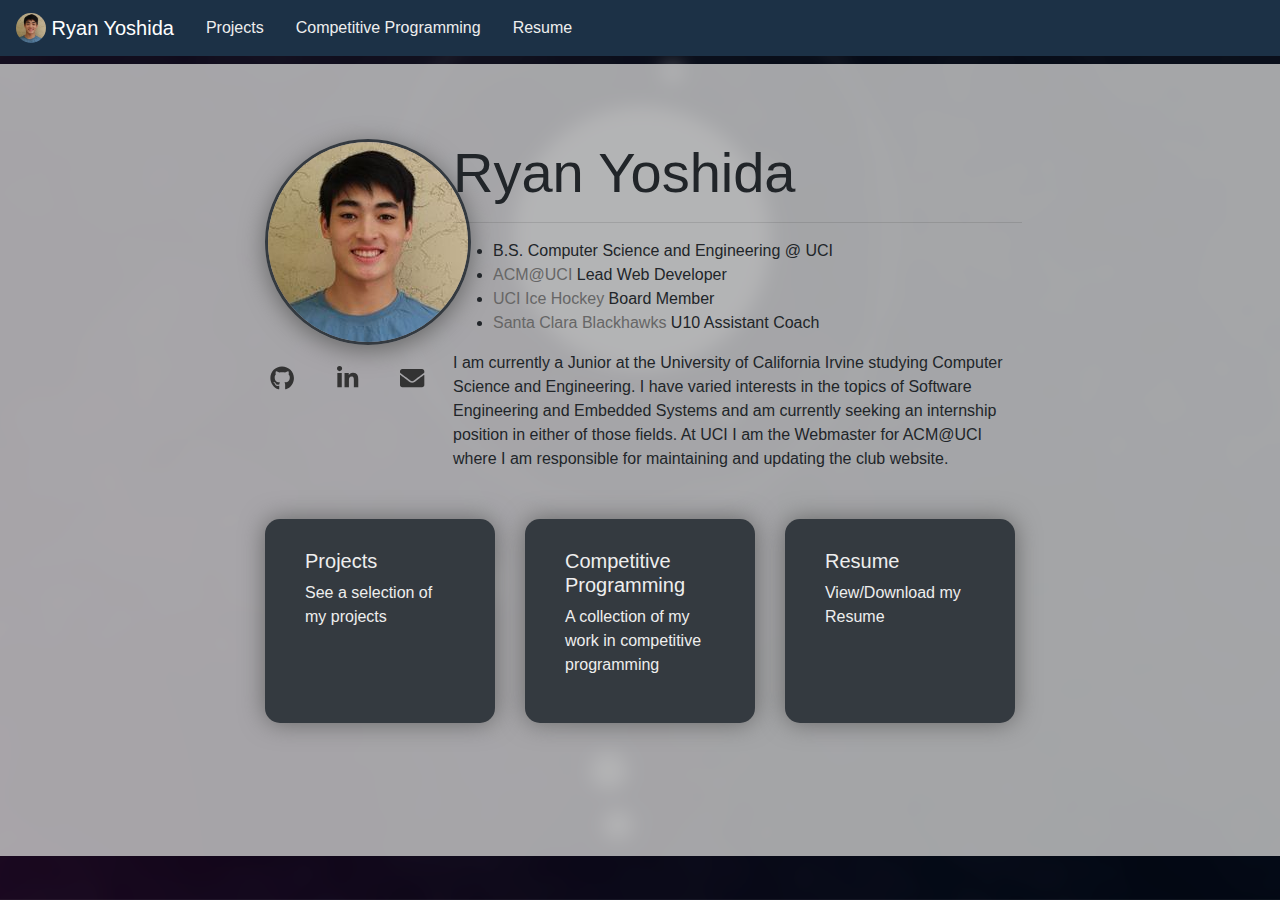
==== commit c4a5aa66: "Deploy ryoshida28/ryoshida28.github.io to github.com/ryoshida28/ryoshida28.github.io.git:master" ====
--- a/index.html
+++ b/index.html
@@ -1 +1 @@
-<!doctype html><html lang="en"><head><meta charset="utf-8"/><meta name="viewport" content="width=device-width,initial-scale=1"/><meta name="theme-color" content="#000000"/><meta name="description" content="Ryan Yoshida's Portfolio"/><title>Ryan Yoshida</title><link rel="apple-touch-icon" sizes="180x180" href="/apple-touch-icon.png"><link rel="icon" type="image/png" sizes="32x32" href="/favicon-32x32.png"><link rel="icon" type="image/png" sizes="16x16" href="/favicon-16x16.png"><link rel="manifest" href="/site.webmanifest"><script type="text/javascript">!function(i){if(i.search){var a={};i.search.slice(1).split("&").forEach((function(i){var l=i.split("=");a[l[0]]=l.slice(1).join("=").replace(/~and~/g,"&")})),void 0!==a.p&&window.history.replaceState(null,null,i.pathname.slice(0,-1)+(a.p||"")+(a.q?"?"+a.q:"")+i.hash)}}(window.location)</script><link href="/static/css/2.59815e44.chunk.css" rel="stylesheet"><link href="/static/css/main.48f904c9.chunk.css" rel="stylesheet"></head><body><noscript>You need to enable JavaScript to run this app.</noscript><div id="root"></div><script>!function(e){function r(r){for(var n,l,f=r[0],i=r[1],p=r[2],c=0,s=[];c<f.length;c++)l=f[c],Object.prototype.hasOwnProperty.call(o,l)&&o[l]&&s.push(o[l][0]),o[l]=0;for(n in i)Object.prototype.hasOwnProperty.call(i,n)&&(e[n]=i[n]);for(a&&a(r);s.length;)s.shift()();return u.push.apply(u,p||[]),t()}function t(){for(var e,r=0;r<u.length;r++){for(var t=u[r],n=!0,f=1;f<t.length;f++){var i=t[f];0!==o[i]&&(n=!1)}n&&(u.splice(r--,1),e=l(l.s=t[0]))}return e}var n={},o={1:0},u=[];function l(r){if(n[r])return n[r].exports;var t=n[r]={i:r,l:!1,exports:{}};return e[r].call(t.exports,t,t.exports,l),t.l=!0,t.exports}l.m=e,l.c=n,l.d=function(e,r,t){l.o(e,r)||Object.defineProperty(e,r,{enumerable:!0,get:t})},l.r=function(e){"undefined"!=typeof Symbol&&Symbol.toStringTag&&Object.defineProperty(e,Symbol.toStringTag,{value:"Module"}),Object.defineProperty(e,"__esModule",{value:!0})},l.t=function(e,r){if(1&r&&(e=l(e)),8&r)return e;if(4&r&&"object"==typeof e&&e&&e.__esModule)return e;var t=Object.create(null);if(l.r(t),Object.defineProperty(t,"default",{enumerable:!0,value:e}),2&r&&"string"!=typeof e)for(var n in e)l.d(t,n,function(r){return e[r]}.bind(null,n));return t},l.n=function(e){var r=e&&e.__esModule?function(){return e.default}:function(){return e};return l.d(r,"a",r),r},l.o=function(e,r){return Object.prototype.hasOwnProperty.call(e,r)},l.p="/";var f=this.webpackJsonpportfolio=this.webpackJsonpportfolio||[],i=f.push.bind(f);f.push=r,f=f.slice();for(var p=0;p<f.length;p++)r(f[p]);var a=i;t()}([])</script><script src="/static/js/2.a372e8ed.chunk.js"></script><script src="/static/js/main.16ac39c9.chunk.js"></script></body></html>+<!doctype html><html lang="en"><head><meta charset="utf-8"/><meta name="viewport" content="width=device-width,initial-scale=1"/><meta name="theme-color" content="#000000"/><meta name="description" content="Ryan Yoshida's Portfolio"/><title>Ryan Yoshida</title><link rel="apple-touch-icon" sizes="180x180" href="/apple-touch-icon.png"><link rel="icon" type="image/png" sizes="32x32" href="/favicon-32x32.png"><link rel="icon" type="image/png" sizes="16x16" href="/favicon-16x16.png"><link rel="manifest" href="/site.webmanifest"><script type="text/javascript">!function(i){if(i.search){var a={};i.search.slice(1).split("&").forEach((function(i){var l=i.split("=");a[l[0]]=l.slice(1).join("=").replace(/~and~/g,"&")})),void 0!==a.p&&window.history.replaceState(null,null,i.pathname.slice(0,-1)+(a.p||"")+(a.q?"?"+a.q:"")+i.hash)}}(window.location)</script><link href="/static/css/2.59815e44.chunk.css" rel="stylesheet"><link href="/static/css/main.cb33a696.chunk.css" rel="stylesheet"></head><body><noscript>You need to enable JavaScript to run this app.</noscript><div id="root"></div><script>!function(e){function r(r){for(var n,l,f=r[0],i=r[1],p=r[2],c=0,s=[];c<f.length;c++)l=f[c],Object.prototype.hasOwnProperty.call(o,l)&&o[l]&&s.push(o[l][0]),o[l]=0;for(n in i)Object.prototype.hasOwnProperty.call(i,n)&&(e[n]=i[n]);for(a&&a(r);s.length;)s.shift()();return u.push.apply(u,p||[]),t()}function t(){for(var e,r=0;r<u.length;r++){for(var t=u[r],n=!0,f=1;f<t.length;f++){var i=t[f];0!==o[i]&&(n=!1)}n&&(u.splice(r--,1),e=l(l.s=t[0]))}return e}var n={},o={1:0},u=[];function l(r){if(n[r])return n[r].exports;var t=n[r]={i:r,l:!1,exports:{}};return e[r].call(t.exports,t,t.exports,l),t.l=!0,t.exports}l.m=e,l.c=n,l.d=function(e,r,t){l.o(e,r)||Object.defineProperty(e,r,{enumerable:!0,get:t})},l.r=function(e){"undefined"!=typeof Symbol&&Symbol.toStringTag&&Object.defineProperty(e,Symbol.toStringTag,{value:"Module"}),Object.defineProperty(e,"__esModule",{value:!0})},l.t=function(e,r){if(1&r&&(e=l(e)),8&r)return e;if(4&r&&"object"==typeof e&&e&&e.__esModule)return e;var t=Object.create(null);if(l.r(t),Object.defineProperty(t,"default",{enumerable:!0,value:e}),2&r&&"string"!=typeof e)for(var n in e)l.d(t,n,function(r){return e[r]}.bind(null,n));return t},l.n=function(e){var r=e&&e.__esModule?function(){return e.default}:function(){return e};return l.d(r,"a",r),r},l.o=function(e,r){return Object.prototype.hasOwnProperty.call(e,r)},l.p="/";var f=this.webpackJsonpportfolio=this.webpackJsonpportfolio||[],i=f.push.bind(f);f.push=r,f=f.slice();for(var p=0;p<f.length;p++)r(f[p]);var a=i;t()}([])</script><script src="/static/js/2.c96a7d4d.chunk.js"></script><script src="/static/js/main.9191cf17.chunk.js"></script></body></html>--- a/static/css/main.cb33a696.chunk.css
+++ b/static/css/main.cb33a696.chunk.css
@@ -0,0 +1,7 @@
+body{font-family:-apple-system,BlinkMacSystemFont,"Segoe UI","Roboto","Oxygen","Ubuntu","Cantarell","Fira Sans","Droid Sans","Helvetica Neue",sans-serif;-webkit-font-smoothing:antialiased;-moz-osx-font-smoothing:grayscale}code{font-family:source-code-pro,Menlo,Monaco,Consolas,"Courier New",monospace}.nav-img{border-radius:50%}.navbar{background-color:#1c3146}.navbar-brand{color:#fff}.nav-link{color:#eee}.hero-banner{margin-top:5%;background-color:hsla(0,0%,80%,.8)}.hero-wrapper{padding:75px 20% 125px}.img{border-radius:50%;border-style:solid;border-color:#343a40;box-shadow:0 5px 25px #666}.banner-link{position:relative;top:0;left:0;height:100%;padding:30px 40px;background-color:#343a40;color:#eee;border-radius:15px;box-shadow:0 0 25px #666;transition:top .1s,left .1s,box-shadow .1s}.banner-a:hover,.banner-link:hover{text-decoration:none}.banner-link:hover{position:relative;top:-3px;left:-3px;background-color:#2d3238;box-shadow:0 0 25px #333}.social-links a{color:#333;font-size:1.9vw}.banner-text-link{color:#666}.banner-text-link:hover{color:#333;text-decoration:none}@media only screen and (max-width:1200px){.social-links{font-size:30px}}.problem-lead .media{margin:5px 0;padding:2rem;border-radius:1em;background-color:rgba(44,62,80,.9)}.problem-lead{font-weight:700;color:#fff}.problem-lead .media:hover{text-decoration:none;color:#fff;background-color:rgba(52,58,64,.9);cursor:pointer}.problem-lead .tag:hover{color:#fff;background-color:#c50c62}.tag{position:relative;margin:0 5px;color:#fff;background-color:#e83e8c;z-index:1}.text{font-size:14px;font-weight:400;z-index:1}.problem-link{position:relative;z-index:0;margin:0 5px}.text a{color:#e83e8c;font-weight:400}.text a:hover{color:#c50c62}.filter-wrapper{margin:70px 20%;box-shadow:0 0 10px #000}.katex-html{display:none}.pd{margin:100px 20%;padding:30px 10%;border-radius:20px;height:inherit;background-color:hsla(0,0%,100%,.75)}.pd h1{color:#293f5f;font-size:3.5rem;font-weight:700}.pd a{color:inherit}.pd a,.pd a:hover{text-decoration:none}.projects-wrapper{margin:70px 0;background-color:#eee}body{background-position:50%;background-repeat:no-repeat;background-size:cover;background-attachment:fixed}@media only screen and (max-width:2000px){body{background-image:url(/static/media/background-blur-md.780ffe3c.png)}}@media only screen and (min-width:2001px){body{background-image:url(/static/media/background-blur.96b9fd71.png)}}/*!
+ * Bootstrap v4.5.2 (https://getbootstrap.com/)
+ * Copyright 2011-2020 The Bootstrap Authors
+ * Copyright 2011-2020 Twitter, Inc.
+ * Licensed under MIT (https://github.com/twbs/bootstrap/blob/main/LICENSE)
+ */:root{--blue:#007bff;--indigo:#6610f2;--purple:#6f42c1;--pink:#e83e8c;--red:#dc3545;--orange:#fd7e14;--yellow:#ffc107;--green:#28a745;--teal:#20c997;--cyan:#17a2b8;--white:#fff;--gray:#6c757d;--gray-dark:#343a40;--primary:#007bff;--secondary:#6c757d;--success:#28a745;--info:#17a2b8;--warning:#ffc107;--danger:#dc3545;--light:#f8f9fa;--dark:#343a40;--breakpoint-xs:0;--breakpoint-sm:576px;--breakpoint-md:768px;--breakpoint-lg:992px;--breakpoint-xl:1200px;--font-family-sans-serif:-apple-system,BlinkMacSystemFont,"Segoe UI",Roboto,"Helvetica Neue",Arial,"Noto Sans",sans-serif,"Apple Color Emoji","Segoe UI Emoji","Segoe UI Symbol","Noto Color Emoji";--font-family-monospace:SFMono-Regular,Menlo,Monaco,Consolas,"Liberation Mono","Courier New",monospace}*,:after,:before{box-sizing:border-box}html{font-family:sans-serif;line-height:1.15;-webkit-text-size-adjust:100%;-webkit-tap-highlight-color:rgba(0,0,0,0)}article,aside,figcaption,figure,footer,header,hgroup,main,nav,section{display:block}body{margin:0;font-family:-apple-system,BlinkMacSystemFont,"Segoe UI",Roboto,"Helvetica Neue",Arial,"Noto Sans",sans-serif,"Apple Color Emoji","Segoe UI Emoji","Segoe UI Symbol","Noto Color Emoji";font-size:1rem;font-weight:400;line-height:1.5;color:#212529;text-align:left;background-color:#fff}[tabindex="-1"]:focus:not(:focus-visible){outline:0!important}hr{box-sizing:content-box;height:0;overflow:visible}h1,h2,h3,h4,h5,h6{margin-top:0;margin-bottom:.5rem}p{margin-top:0;margin-bottom:1rem}abbr[data-original-title],abbr[title]{text-decoration:underline;-webkit-text-decoration:underline dotted;text-decoration:underline dotted;cursor:help;border-bottom:0;-webkit-text-decoration-skip-ink:none;text-decoration-skip-ink:none}address{font-style:normal;line-height:inherit}address,dl,ol,ul{margin-bottom:1rem}dl,ol,ul{margin-top:0}ol ol,ol ul,ul ol,ul ul{margin-bottom:0}dt{font-weight:700}dd{margin-bottom:.5rem;margin-left:0}blockquote{margin:0 0 1rem}b,strong{font-weight:bolder}small{font-size:80%}sub,sup{position:relative;font-size:75%;line-height:0;vertical-align:baseline}sub{bottom:-.25em}sup{top:-.5em}a{color:#007bff;text-decoration:none;background-color:transparent}a:hover{color:#0056b3;text-decoration:underline}a:not([href]):not([class]),a:not([href]):not([class]):hover{color:inherit;text-decoration:none}code,kbd,pre,samp{font-family:SFMono-Regular,Menlo,Monaco,Consolas,"Liberation Mono","Courier New",monospace;font-size:1em}pre{margin-top:0;margin-bottom:1rem;overflow:auto;-ms-overflow-style:scrollbar}figure{margin:0 0 1rem}img{border-style:none}img,svg{vertical-align:middle}svg{overflow:hidden}table{border-collapse:collapse}caption{padding-top:.75rem;padding-bottom:.75rem;color:#6c757d;text-align:left;caption-side:bottom}th{text-align:inherit}label{display:inline-block;margin-bottom:.5rem}button{border-radius:0}button:focus{outline:1px dotted;outline:5px auto -webkit-focus-ring-color}button,input,optgroup,select,textarea{margin:0;font-family:inherit;font-size:inherit;line-height:inherit}button,input{overflow:visible}button,select{text-transform:none}[role=button]{cursor:pointer}select{word-wrap:normal}[type=button],[type=reset],[type=submit],button{-webkit-appearance:button}[type=button]:not(:disabled),[type=reset]:not(:disabled),[type=submit]:not(:disabled),button:not(:disabled){cursor:pointer}[type=button]::-moz-focus-inner,[type=reset]::-moz-focus-inner,[type=submit]::-moz-focus-inner,button::-moz-focus-inner{padding:0;border-style:none}input[type=checkbox],input[type=radio]{box-sizing:border-box;padding:0}textarea{overflow:auto;resize:vertical}fieldset{min-width:0;padding:0;margin:0;border:0}legend{display:block;width:100%;max-width:100%;padding:0;margin-bottom:.5rem;font-size:1.5rem;line-height:inherit;color:inherit;white-space:normal}progress{vertical-align:baseline}[type=number]::-webkit-inner-spin-button,[type=number]::-webkit-outer-spin-button{height:auto}[type=search]{outline-offset:-2px;-webkit-appearance:none}[type=search]::-webkit-search-decoration{-webkit-appearance:none}::-webkit-file-upload-button{font:inherit;-webkit-appearance:button}output{display:inline-block}summary{display:list-item;cursor:pointer}template{display:none}[hidden]{display:none!important}.h1,.h2,.h3,.h4,.h5,.h6,h1,h2,h3,h4,h5,h6{margin-bottom:.5rem;font-weight:500;line-height:1.2}.h1,h1{font-size:2.5rem}.h2,h2{font-size:2rem}.h3,h3{font-size:1.75rem}.h4,h4{font-size:1.5rem}.h5,h5{font-size:1.25rem}.h6,h6{font-size:1rem}.lead{font-size:1.25rem;font-weight:300}.display-1{font-size:6rem}.display-1,.display-2{font-weight:300;line-height:1.2}.display-2{font-size:5.5rem}.display-3{font-size:4.5rem}.display-3,.display-4{font-weight:300;line-height:1.2}.display-4{font-size:3.5rem}hr{margin-top:1rem;margin-bottom:1rem;border:0;border-top:1px solid rgba(0,0,0,.1)}.small,small{font-size:80%;font-weight:400}.mark,mark{padding:.2em;background-color:#fcf8e3}.list-inline,.list-unstyled{padding-left:0;list-style:none}.list-inline-item{display:inline-block}.list-inline-item:not(:last-child){margin-right:.5rem}.initialism{font-size:90%;text-transform:uppercase}.blockquote{margin-bottom:1rem;font-size:1.25rem}.blockquote-footer{display:block;font-size:80%;color:#6c757d}.blockquote-footer:before{content:"\2014\00A0"}.img-fluid,.img-thumbnail{max-width:100%;height:auto}.img-thumbnail{padding:.25rem;background-color:#fff;border:1px solid #dee2e6;border-radius:.25rem}.figure{display:inline-block}.figure-img{margin-bottom:.5rem;line-height:1}.figure-caption{font-size:90%;color:#6c757d}code{font-size:87.5%;color:#e83e8c;word-wrap:break-word}a>code{color:inherit}kbd{padding:.2rem .4rem;font-size:87.5%;color:#fff;background-color:#212529;border-radius:.2rem}kbd kbd{padding:0;font-size:100%;font-weight:700}pre{display:block;font-size:87.5%;color:#212529}pre code{font-size:inherit;color:inherit;word-break:normal}.pre-scrollable{max-height:340px;overflow-y:scroll}.container,.container-fluid,.container-lg,.container-md,.container-sm,.container-xl{width:100%;padding-right:15px;padding-left:15px;margin-right:auto;margin-left:auto}@media (min-width:576px){.container,.container-sm{max-width:540px}}@media (min-width:768px){.container,.container-md,.container-sm{max-width:720px}}@media (min-width:992px){.container,.container-lg,.container-md,.container-sm{max-width:960px}}@media (min-width:1200px){.container,.container-lg,.container-md,.container-sm,.container-xl{max-width:1140px}}.row{display:flex;flex-wrap:wrap;margin-right:-15px;margin-left:-15px}.no-gutters{margin-right:0;margin-left:0}.no-gutters>.col,.no-gutters>[class*=col-]{padding-right:0;padding-left:0}.col,.col-1,.col-2,.col-3,.col-4,.col-5,.col-6,.col-7,.col-8,.col-9,.col-10,.col-11,.col-12,.col-auto,.col-lg,.col-lg-1,.col-lg-2,.col-lg-3,.col-lg-4,.col-lg-5,.col-lg-6,.col-lg-7,.col-lg-8,.col-lg-9,.col-lg-10,.col-lg-11,.col-lg-12,.col-lg-auto,.col-md,.col-md-1,.col-md-2,.col-md-3,.col-md-4,.col-md-5,.col-md-6,.col-md-7,.col-md-8,.col-md-9,.col-md-10,.col-md-11,.col-md-12,.col-md-auto,.col-sm,.col-sm-1,.col-sm-2,.col-sm-3,.col-sm-4,.col-sm-5,.col-sm-6,.col-sm-7,.col-sm-8,.col-sm-9,.col-sm-10,.col-sm-11,.col-sm-12,.col-sm-auto,.col-xl,.col-xl-1,.col-xl-2,.col-xl-3,.col-xl-4,.col-xl-5,.col-xl-6,.col-xl-7,.col-xl-8,.col-xl-9,.col-xl-10,.col-xl-11,.col-xl-12,.col-xl-auto{position:relative;width:100%;padding-right:15px;padding-left:15px}.col{flex-basis:0;flex-grow:1;max-width:100%}.row-cols-1>*{flex:0 0 100%;max-width:100%}.row-cols-2>*{flex:0 0 50%;max-width:50%}.row-cols-3>*{flex:0 0 33.33333%;max-width:33.33333%}.row-cols-4>*{flex:0 0 25%;max-width:25%}.row-cols-5>*{flex:0 0 20%;max-width:20%}.row-cols-6>*{flex:0 0 16.66667%;max-width:16.66667%}.col-auto{flex:0 0 auto;width:auto;max-width:100%}.col-1{flex:0 0 8.33333%;max-width:8.33333%}.col-2{flex:0 0 16.66667%;max-width:16.66667%}.col-3{flex:0 0 25%;max-width:25%}.col-4{flex:0 0 33.33333%;max-width:33.33333%}.col-5{flex:0 0 41.66667%;max-width:41.66667%}.col-6{flex:0 0 50%;max-width:50%}.col-7{flex:0 0 58.33333%;max-width:58.33333%}.col-8{flex:0 0 66.66667%;max-width:66.66667%}.col-9{flex:0 0 75%;max-width:75%}.col-10{flex:0 0 83.33333%;max-width:83.33333%}.col-11{flex:0 0 91.66667%;max-width:91.66667%}.col-12{flex:0 0 100%;max-width:100%}.order-first{order:-1}.order-last{order:13}.order-0{order:0}.order-1{order:1}.order-2{order:2}.order-3{order:3}.order-4{order:4}.order-5{order:5}.order-6{order:6}.order-7{order:7}.order-8{order:8}.order-9{order:9}.order-10{order:10}.order-11{order:11}.order-12{order:12}.offset-1{margin-left:8.33333%}.offset-2{margin-left:16.66667%}.offset-3{margin-left:25%}.offset-4{margin-left:33.33333%}.offset-5{margin-left:41.66667%}.offset-6{margin-left:50%}.offset-7{margin-left:58.33333%}.offset-8{margin-left:66.66667%}.offset-9{margin-left:75%}.offset-10{margin-left:83.33333%}.offset-11{margin-left:91.66667%}@media (min-width:576px){.col-sm{flex-basis:0;flex-grow:1;max-width:100%}.row-cols-sm-1>*{flex:0 0 100%;max-width:100%}.row-cols-sm-2>*{flex:0 0 50%;max-width:50%}.row-cols-sm-3>*{flex:0 0 33.33333%;max-width:33.33333%}.row-cols-sm-4>*{flex:0 0 25%;max-width:25%}.row-cols-sm-5>*{flex:0 0 20%;max-width:20%}.row-cols-sm-6>*{flex:0 0 16.66667%;max-width:16.66667%}.col-sm-auto{flex:0 0 auto;width:auto;max-width:100%}.col-sm-1{flex:0 0 8.33333%;max-width:8.33333%}.col-sm-2{flex:0 0 16.66667%;max-width:16.66667%}.col-sm-3{flex:0 0 25%;max-width:25%}.col-sm-4{flex:0 0 33.33333%;max-width:33.33333%}.col-sm-5{flex:0 0 41.66667%;max-width:41.66667%}.col-sm-6{flex:0 0 50%;max-width:50%}.col-sm-7{flex:0 0 58.33333%;max-width:58.33333%}.col-sm-8{flex:0 0 66.66667%;max-width:66.66667%}.col-sm-9{flex:0 0 75%;max-width:75%}.col-sm-10{flex:0 0 83.33333%;max-width:83.33333%}.col-sm-11{flex:0 0 91.66667%;max-width:91.66667%}.col-sm-12{flex:0 0 100%;max-width:100%}.order-sm-first{order:-1}.order-sm-last{order:13}.order-sm-0{order:0}.order-sm-1{order:1}.order-sm-2{order:2}.order-sm-3{order:3}.order-sm-4{order:4}.order-sm-5{order:5}.order-sm-6{order:6}.order-sm-7{order:7}.order-sm-8{order:8}.order-sm-9{order:9}.order-sm-10{order:10}.order-sm-11{order:11}.order-sm-12{order:12}.offset-sm-0{margin-left:0}.offset-sm-1{margin-left:8.33333%}.offset-sm-2{margin-left:16.66667%}.offset-sm-3{margin-left:25%}.offset-sm-4{margin-left:33.33333%}.offset-sm-5{margin-left:41.66667%}.offset-sm-6{margin-left:50%}.offset-sm-7{margin-left:58.33333%}.offset-sm-8{margin-left:66.66667%}.offset-sm-9{margin-left:75%}.offset-sm-10{margin-left:83.33333%}.offset-sm-11{margin-left:91.66667%}}@media (min-width:768px){.col-md{flex-basis:0;flex-grow:1;max-width:100%}.row-cols-md-1>*{flex:0 0 100%;max-width:100%}.row-cols-md-2>*{flex:0 0 50%;max-width:50%}.row-cols-md-3>*{flex:0 0 33.33333%;max-width:33.33333%}.row-cols-md-4>*{flex:0 0 25%;max-width:25%}.row-cols-md-5>*{flex:0 0 20%;max-width:20%}.row-cols-md-6>*{flex:0 0 16.66667%;max-width:16.66667%}.col-md-auto{flex:0 0 auto;width:auto;max-width:100%}.col-md-1{flex:0 0 8.33333%;max-width:8.33333%}.col-md-2{flex:0 0 16.66667%;max-width:16.66667%}.col-md-3{flex:0 0 25%;max-width:25%}.col-md-4{flex:0 0 33.33333%;max-width:33.33333%}.col-md-5{flex:0 0 41.66667%;max-width:41.66667%}.col-md-6{flex:0 0 50%;max-width:50%}.col-md-7{flex:0 0 58.33333%;max-width:58.33333%}.col-md-8{flex:0 0 66.66667%;max-width:66.66667%}.col-md-9{flex:0 0 75%;max-width:75%}.col-md-10{flex:0 0 83.33333%;max-width:83.33333%}.col-md-11{flex:0 0 91.66667%;max-width:91.66667%}.col-md-12{flex:0 0 100%;max-width:100%}.order-md-first{order:-1}.order-md-last{order:13}.order-md-0{order:0}.order-md-1{order:1}.order-md-2{order:2}.order-md-3{order:3}.order-md-4{order:4}.order-md-5{order:5}.order-md-6{order:6}.order-md-7{order:7}.order-md-8{order:8}.order-md-9{order:9}.order-md-10{order:10}.order-md-11{order:11}.order-md-12{order:12}.offset-md-0{margin-left:0}.offset-md-1{margin-left:8.33333%}.offset-md-2{margin-left:16.66667%}.offset-md-3{margin-left:25%}.offset-md-4{margin-left:33.33333%}.offset-md-5{margin-left:41.66667%}.offset-md-6{margin-left:50%}.offset-md-7{margin-left:58.33333%}.offset-md-8{margin-left:66.66667%}.offset-md-9{margin-left:75%}.offset-md-10{margin-left:83.33333%}.offset-md-11{margin-left:91.66667%}}@media (min-width:992px){.col-lg{flex-basis:0;flex-grow:1;max-width:100%}.row-cols-lg-1>*{flex:0 0 100%;max-width:100%}.row-cols-lg-2>*{flex:0 0 50%;max-width:50%}.row-cols-lg-3>*{flex:0 0 33.33333%;max-width:33.33333%}.row-cols-lg-4>*{flex:0 0 25%;max-width:25%}.row-cols-lg-5>*{flex:0 0 20%;max-width:20%}.row-cols-lg-6>*{flex:0 0 16.66667%;max-width:16.66667%}.col-lg-auto{flex:0 0 auto;width:auto;max-width:100%}.col-lg-1{flex:0 0 8.33333%;max-width:8.33333%}.col-lg-2{flex:0 0 16.66667%;max-width:16.66667%}.col-lg-3{flex:0 0 25%;max-width:25%}.col-lg-4{flex:0 0 33.33333%;max-width:33.33333%}.col-lg-5{flex:0 0 41.66667%;max-width:41.66667%}.col-lg-6{flex:0 0 50%;max-width:50%}.col-lg-7{flex:0 0 58.33333%;max-width:58.33333%}.col-lg-8{flex:0 0 66.66667%;max-width:66.66667%}.col-lg-9{flex:0 0 75%;max-width:75%}.col-lg-10{flex:0 0 83.33333%;max-width:83.33333%}.col-lg-11{flex:0 0 91.66667%;max-width:91.66667%}.col-lg-12{flex:0 0 100%;max-width:100%}.order-lg-first{order:-1}.order-lg-last{order:13}.order-lg-0{order:0}.order-lg-1{order:1}.order-lg-2{order:2}.order-lg-3{order:3}.order-lg-4{order:4}.order-lg-5{order:5}.order-lg-6{order:6}.order-lg-7{order:7}.order-lg-8{order:8}.order-lg-9{order:9}.order-lg-10{order:10}.order-lg-11{order:11}.order-lg-12{order:12}.offset-lg-0{margin-left:0}.offset-lg-1{margin-left:8.33333%}.offset-lg-2{margin-left:16.66667%}.offset-lg-3{margin-left:25%}.offset-lg-4{margin-left:33.33333%}.offset-lg-5{margin-left:41.66667%}.offset-lg-6{margin-left:50%}.offset-lg-7{margin-left:58.33333%}.offset-lg-8{margin-left:66.66667%}.offset-lg-9{margin-left:75%}.offset-lg-10{margin-left:83.33333%}.offset-lg-11{margin-left:91.66667%}}@media (min-width:1200px){.col-xl{flex-basis:0;flex-grow:1;max-width:100%}.row-cols-xl-1>*{flex:0 0 100%;max-width:100%}.row-cols-xl-2>*{flex:0 0 50%;max-width:50%}.row-cols-xl-3>*{flex:0 0 33.33333%;max-width:33.33333%}.row-cols-xl-4>*{flex:0 0 25%;max-width:25%}.row-cols-xl-5>*{flex:0 0 20%;max-width:20%}.row-cols-xl-6>*{flex:0 0 16.66667%;max-width:16.66667%}.col-xl-auto{flex:0 0 auto;width:auto;max-width:100%}.col-xl-1{flex:0 0 8.33333%;max-width:8.33333%}.col-xl-2{flex:0 0 16.66667%;max-width:16.66667%}.col-xl-3{flex:0 0 25%;max-width:25%}.col-xl-4{flex:0 0 33.33333%;max-width:33.33333%}.col-xl-5{flex:0 0 41.66667%;max-width:41.66667%}.col-xl-6{flex:0 0 50%;max-width:50%}.col-xl-7{flex:0 0 58.33333%;max-width:58.33333%}.col-xl-8{flex:0 0 66.66667%;max-width:66.66667%}.col-xl-9{flex:0 0 75%;max-width:75%}.col-xl-10{flex:0 0 83.33333%;max-width:83.33333%}.col-xl-11{flex:0 0 91.66667%;max-width:91.66667%}.col-xl-12{flex:0 0 100%;max-width:100%}.order-xl-first{order:-1}.order-xl-last{order:13}.order-xl-0{order:0}.order-xl-1{order:1}.order-xl-2{order:2}.order-xl-3{order:3}.order-xl-4{order:4}.order-xl-5{order:5}.order-xl-6{order:6}.order-xl-7{order:7}.order-xl-8{order:8}.order-xl-9{order:9}.order-xl-10{order:10}.order-xl-11{order:11}.order-xl-12{order:12}.offset-xl-0{margin-left:0}.offset-xl-1{margin-left:8.33333%}.offset-xl-2{margin-left:16.66667%}.offset-xl-3{margin-left:25%}.offset-xl-4{margin-left:33.33333%}.offset-xl-5{margin-left:41.66667%}.offset-xl-6{margin-left:50%}.offset-xl-7{margin-left:58.33333%}.offset-xl-8{margin-left:66.66667%}.offset-xl-9{margin-left:75%}.offset-xl-10{margin-left:83.33333%}.offset-xl-11{margin-left:91.66667%}}.table{width:100%;margin-bottom:1rem;color:#212529}.table td,.table th{padding:.75rem;vertical-align:top;border-top:1px solid #dee2e6}.table thead th{vertical-align:bottom;border-bottom:2px solid #dee2e6}.table tbody+tbody{border-top:2px solid #dee2e6}.table-sm td,.table-sm th{padding:.3rem}.table-bordered,.table-bordered td,.table-bordered th{border:1px solid #dee2e6}.table-bordered thead td,.table-bordered thead th{border-bottom-width:2px}.table-borderless tbody+tbody,.table-borderless td,.table-borderless th,.table-borderless thead th{border:0}.table-striped tbody tr:nth-of-type(odd){background-color:rgba(0,0,0,.05)}.table-hover tbody tr:hover{color:#212529;background-color:rgba(0,0,0,.075)}.table-primary,.table-primary>td,.table-primary>th{background-color:#b8daff}.table-primary tbody+tbody,.table-primary td,.table-primary th,.table-primary thead th{border-color:#7abaff}.table-hover .table-primary:hover,.table-hover .table-primary:hover>td,.table-hover .table-primary:hover>th{background-color:#9fcdff}.table-secondary,.table-secondary>td,.table-secondary>th{background-color:#d6d8db}.table-secondary tbody+tbody,.table-secondary td,.table-secondary th,.table-secondary thead th{border-color:#b3b7bb}.table-hover .table-secondary:hover,.table-hover .table-secondary:hover>td,.table-hover .table-secondary:hover>th{background-color:#c8cbcf}.table-success,.table-success>td,.table-success>th{background-color:#c3e6cb}.table-success tbody+tbody,.table-success td,.table-success th,.table-success thead th{border-color:#8fd19e}.table-hover .table-success:hover,.table-hover .table-success:hover>td,.table-hover .table-success:hover>th{background-color:#b1dfbb}.table-info,.table-info>td,.table-info>th{background-color:#bee5eb}.table-info tbody+tbody,.table-info td,.table-info th,.table-info thead th{border-color:#86cfda}.table-hover .table-info:hover,.table-hover .table-info:hover>td,.table-hover .table-info:hover>th{background-color:#abdde5}.table-warning,.table-warning>td,.table-warning>th{background-color:#ffeeba}.table-warning tbody+tbody,.table-warning td,.table-warning th,.table-warning thead th{border-color:#ffdf7e}.table-hover .table-warning:hover,.table-hover .table-warning:hover>td,.table-hover .table-warning:hover>th{background-color:#ffe8a1}.table-danger,.table-danger>td,.table-danger>th{background-color:#f5c6cb}.table-danger tbody+tbody,.table-danger td,.table-danger th,.table-danger thead th{border-color:#ed969e}.table-hover .table-danger:hover,.table-hover .table-danger:hover>td,.table-hover .table-danger:hover>th{background-color:#f1b0b7}.table-light,.table-light>td,.table-light>th{background-color:#fdfdfe}.table-light tbody+tbody,.table-light td,.table-light th,.table-light thead th{border-color:#fbfcfc}.table-hover .table-light:hover,.table-hover .table-light:hover>td,.table-hover .table-light:hover>th{background-color:#ececf6}.table-dark,.table-dark>td,.table-dark>th{background-color:#c6c8ca}.table-dark tbody+tbody,.table-dark td,.table-dark th,.table-dark thead th{border-color:#95999c}.table-hover .table-dark:hover,.table-hover .table-dark:hover>td,.table-hover .table-dark:hover>th{background-color:#b9bbbe}.table-active,.table-active>td,.table-active>th,.table-hover .table-active:hover,.table-hover .table-active:hover>td,.table-hover .table-active:hover>th{background-color:rgba(0,0,0,.075)}.table .thead-dark th{color:#fff;background-color:#343a40;border-color:#454d55}.table .thead-light th{color:#495057;background-color:#e9ecef;border-color:#dee2e6}.table-dark{color:#fff;background-color:#343a40}.table-dark td,.table-dark th,.table-dark thead th{border-color:#454d55}.table-dark.table-bordered{border:0}.table-dark.table-striped tbody tr:nth-of-type(odd){background-color:hsla(0,0%,100%,.05)}.table-dark.table-hover tbody tr:hover{color:#fff;background-color:hsla(0,0%,100%,.075)}@media (max-width:575.98px){.table-responsive-sm{display:block;width:100%;overflow-x:auto;-webkit-overflow-scrolling:touch}.table-responsive-sm>.table-bordered{border:0}}@media (max-width:767.98px){.table-responsive-md{display:block;width:100%;overflow-x:auto;-webkit-overflow-scrolling:touch}.table-responsive-md>.table-bordered{border:0}}@media (max-width:991.98px){.table-responsive-lg{display:block;width:100%;overflow-x:auto;-webkit-overflow-scrolling:touch}.table-responsive-lg>.table-bordered{border:0}}@media (max-width:1199.98px){.table-responsive-xl{display:block;width:100%;overflow-x:auto;-webkit-overflow-scrolling:touch}.table-responsive-xl>.table-bordered{border:0}}.table-responsive{display:block;width:100%;overflow-x:auto;-webkit-overflow-scrolling:touch}.table-responsive>.table-bordered{border:0}.form-control{display:block;width:100%;height:calc(1.5em + .75rem + 2px);padding:.375rem .75rem;font-size:1rem;font-weight:400;line-height:1.5;color:#495057;background-color:#fff;background-clip:padding-box;border:1px solid #ced4da;border-radius:.25rem;transition:border-color .15s ease-in-out,box-shadow .15s ease-in-out}@media (prefers-reduced-motion:reduce){.form-control{transition:none}}.form-control::-ms-expand{background-color:transparent;border:0}.form-control:-moz-focusring{color:transparent;text-shadow:0 0 0 #495057}.form-control:focus{color:#495057;background-color:#fff;border-color:#80bdff;outline:0;box-shadow:0 0 0 .2rem rgba(0,123,255,.25)}.form-control::-webkit-input-placeholder{color:#6c757d;opacity:1}.form-control:-ms-input-placeholder{color:#6c757d;opacity:1}.form-control::-ms-input-placeholder{color:#6c757d;opacity:1}.form-control::placeholder{color:#6c757d;opacity:1}.form-control:disabled,.form-control[readonly]{background-color:#e9ecef;opacity:1}input[type=date].form-control,input[type=datetime-local].form-control,input[type=month].form-control,input[type=time].form-control{-webkit-appearance:none;-moz-appearance:none;appearance:none}select.form-control:focus::-ms-value{color:#495057;background-color:#fff}.form-control-file,.form-control-range{display:block;width:100%}.col-form-label{padding-top:calc(.375rem + 1px);padding-bottom:calc(.375rem + 1px);margin-bottom:0;font-size:inherit;line-height:1.5}.col-form-label-lg{padding-top:calc(.5rem + 1px);padding-bottom:calc(.5rem + 1px);font-size:1.25rem;line-height:1.5}.col-form-label-sm{padding-top:calc(.25rem + 1px);padding-bottom:calc(.25rem + 1px);font-size:.875rem;line-height:1.5}.form-control-plaintext{display:block;width:100%;padding:.375rem 0;margin-bottom:0;font-size:1rem;line-height:1.5;color:#212529;background-color:transparent;border:solid transparent;border-width:1px 0}.form-control-plaintext.form-control-lg,.form-control-plaintext.form-control-sm{padding-right:0;padding-left:0}.form-control-sm{height:calc(1.5em + .5rem + 2px);padding:.25rem .5rem;font-size:.875rem;line-height:1.5;border-radius:.2rem}.form-control-lg{height:calc(1.5em + 1rem + 2px);padding:.5rem 1rem;font-size:1.25rem;line-height:1.5;border-radius:.3rem}select.form-control[multiple],select.form-control[size],textarea.form-control{height:auto}.form-group{margin-bottom:1rem}.form-text{display:block;margin-top:.25rem}.form-row{display:flex;flex-wrap:wrap;margin-right:-5px;margin-left:-5px}.form-row>.col,.form-row>[class*=col-]{padding-right:5px;padding-left:5px}.form-check{position:relative;display:block;padding-left:1.25rem}.form-check-input{position:absolute;margin-top:.3rem;margin-left:-1.25rem}.form-check-input:disabled~.form-check-label,.form-check-input[disabled]~.form-check-label{color:#6c757d}.form-check-label{margin-bottom:0}.form-check-inline{display:inline-flex;align-items:center;padding-left:0;margin-right:.75rem}.form-check-inline .form-check-input{position:static;margin-top:0;margin-right:.3125rem;margin-left:0}.valid-feedback{display:none;width:100%;margin-top:.25rem;font-size:80%;color:#28a745}.valid-tooltip{position:absolute;top:100%;left:0;z-index:5;display:none;max-width:100%;padding:.25rem .5rem;margin-top:.1rem;font-size:.875rem;line-height:1.5;color:#fff;background-color:rgba(40,167,69,.9);border-radius:.25rem}.is-valid~.valid-feedback,.is-valid~.valid-tooltip,.was-validated :valid~.valid-feedback,.was-validated :valid~.valid-tooltip{display:block}.form-control.is-valid,.was-validated .form-control:valid{border-color:#28a745;padding-right:calc(1.5em + .75rem);background-image:url("data:image/svg+xml;charset=utf-8,%3Csvg xmlns='http://www.w3.org/2000/svg' width='8' height='8'%3E%3Cpath fill='%2328a745' d='M2.3 6.73L.6 4.53c-.4-1.04.46-1.4 1.1-.8l1.1 1.4 3.4-3.8c.6-.63 1.6-.27 1.2.7l-4 4.6c-.43.5-.8.4-1.1.1z'/%3E%3C/svg%3E");background-repeat:no-repeat;background-position:right calc(.375em + .1875rem) center;background-size:calc(.75em + .375rem) calc(.75em + .375rem)}.form-control.is-valid:focus,.was-validated .form-control:valid:focus{border-color:#28a745;box-shadow:0 0 0 .2rem rgba(40,167,69,.25)}.was-validated textarea.form-control:valid,textarea.form-control.is-valid{padding-right:calc(1.5em + .75rem);background-position:top calc(.375em + .1875rem) right calc(.375em + .1875rem)}.custom-select.is-valid,.was-validated .custom-select:valid{border-color:#28a745;padding-right:calc(.75em + 2.3125rem);background:url("data:image/svg+xml;charset=utf-8,%3Csvg xmlns='http://www.w3.org/2000/svg' width='4' height='5'%3E%3Cpath fill='%23343a40' d='M2 0L0 2h4zm0 5L0 3h4z'/%3E%3C/svg%3E") no-repeat right .75rem center/8px 10px,url("data:image/svg+xml;charset=utf-8,%3Csvg xmlns='http://www.w3.org/2000/svg' width='8' height='8'%3E%3Cpath fill='%2328a745' d='M2.3 6.73L.6 4.53c-.4-1.04.46-1.4 1.1-.8l1.1 1.4 3.4-3.8c.6-.63 1.6-.27 1.2.7l-4 4.6c-.43.5-.8.4-1.1.1z'/%3E%3C/svg%3E") #fff no-repeat center right 1.75rem/calc(.75em + .375rem) calc(.75em + .375rem)}.custom-select.is-valid:focus,.was-validated .custom-select:valid:focus{border-color:#28a745;box-shadow:0 0 0 .2rem rgba(40,167,69,.25)}.form-check-input.is-valid~.form-check-label,.was-validated .form-check-input:valid~.form-check-label{color:#28a745}.form-check-input.is-valid~.valid-feedback,.form-check-input.is-valid~.valid-tooltip,.was-validated .form-check-input:valid~.valid-feedback,.was-validated .form-check-input:valid~.valid-tooltip{display:block}.custom-control-input.is-valid~.custom-control-label,.was-validated .custom-control-input:valid~.custom-control-label{color:#28a745}.custom-control-input.is-valid~.custom-control-label:before,.was-validated .custom-control-input:valid~.custom-control-label:before{border-color:#28a745}.custom-control-input.is-valid:checked~.custom-control-label:before,.was-validated .custom-control-input:valid:checked~.custom-control-label:before{border-color:#34ce57;background-color:#34ce57}.custom-control-input.is-valid:focus~.custom-control-label:before,.was-validated .custom-control-input:valid:focus~.custom-control-label:before{box-shadow:0 0 0 .2rem rgba(40,167,69,.25)}.custom-control-input.is-valid:focus:not(:checked)~.custom-control-label:before,.custom-file-input.is-valid~.custom-file-label,.was-validated .custom-control-input:valid:focus:not(:checked)~.custom-control-label:before,.was-validated .custom-file-input:valid~.custom-file-label{border-color:#28a745}.custom-file-input.is-valid:focus~.custom-file-label,.was-validated .custom-file-input:valid:focus~.custom-file-label{border-color:#28a745;box-shadow:0 0 0 .2rem rgba(40,167,69,.25)}.invalid-feedback{display:none;width:100%;margin-top:.25rem;font-size:80%;color:#dc3545}.invalid-tooltip{position:absolute;top:100%;left:0;z-index:5;display:none;max-width:100%;padding:.25rem .5rem;margin-top:.1rem;font-size:.875rem;line-height:1.5;color:#fff;background-color:rgba(220,53,69,.9);border-radius:.25rem}.is-invalid~.invalid-feedback,.is-invalid~.invalid-tooltip,.was-validated :invalid~.invalid-feedback,.was-validated :invalid~.invalid-tooltip{display:block}.form-control.is-invalid,.was-validated .form-control:invalid{border-color:#dc3545;padding-right:calc(1.5em + .75rem);background-image:url("data:image/svg+xml;charset=utf-8,%3Csvg xmlns='http://www.w3.org/2000/svg' width='12' height='12' fill='none' stroke='%23dc3545'%3E%3Ccircle cx='6' cy='6' r='4.5'/%3E%3Cpath stroke-linejoin='round' d='M5.8 3.6h.4L6 6.5z'/%3E%3Ccircle cx='6' cy='8.2' r='.6' fill='%23dc3545' stroke='none'/%3E%3C/svg%3E");background-repeat:no-repeat;background-position:right calc(.375em + .1875rem) center;background-size:calc(.75em + .375rem) calc(.75em + .375rem)}.form-control.is-invalid:focus,.was-validated .form-control:invalid:focus{border-color:#dc3545;box-shadow:0 0 0 .2rem rgba(220,53,69,.25)}.was-validated textarea.form-control:invalid,textarea.form-control.is-invalid{padding-right:calc(1.5em + .75rem);background-position:top calc(.375em + .1875rem) right calc(.375em + .1875rem)}.custom-select.is-invalid,.was-validated .custom-select:invalid{border-color:#dc3545;padding-right:calc(.75em + 2.3125rem);background:url("data:image/svg+xml;charset=utf-8,%3Csvg xmlns='http://www.w3.org/2000/svg' width='4' height='5'%3E%3Cpath fill='%23343a40' d='M2 0L0 2h4zm0 5L0 3h4z'/%3E%3C/svg%3E") no-repeat right .75rem center/8px 10px,url("data:image/svg+xml;charset=utf-8,%3Csvg xmlns='http://www.w3.org/2000/svg' width='12' height='12' fill='none' stroke='%23dc3545'%3E%3Ccircle cx='6' cy='6' r='4.5'/%3E%3Cpath stroke-linejoin='round' d='M5.8 3.6h.4L6 6.5z'/%3E%3Ccircle cx='6' cy='8.2' r='.6' fill='%23dc3545' stroke='none'/%3E%3C/svg%3E") #fff no-repeat center right 1.75rem/calc(.75em + .375rem) calc(.75em + .375rem)}.custom-select.is-invalid:focus,.was-validated .custom-select:invalid:focus{border-color:#dc3545;box-shadow:0 0 0 .2rem rgba(220,53,69,.25)}.form-check-input.is-invalid~.form-check-label,.was-validated .form-check-input:invalid~.form-check-label{color:#dc3545}.form-check-input.is-invalid~.invalid-feedback,.form-check-input.is-invalid~.invalid-tooltip,.was-validated .form-check-input:invalid~.invalid-feedback,.was-validated .form-check-input:invalid~.invalid-tooltip{display:block}.custom-control-input.is-invalid~.custom-control-label,.was-validated .custom-control-input:invalid~.custom-control-label{color:#dc3545}.custom-control-input.is-invalid~.custom-control-label:before,.was-validated .custom-control-input:invalid~.custom-control-label:before{border-color:#dc3545}.custom-control-input.is-invalid:checked~.custom-control-label:before,.was-validated .custom-control-input:invalid:checked~.custom-control-label:before{border-color:#e4606d;background-color:#e4606d}.custom-control-input.is-invalid:focus~.custom-control-label:before,.was-validated .custom-control-input:invalid:focus~.custom-control-label:before{box-shadow:0 0 0 .2rem rgba(220,53,69,.25)}.custom-control-input.is-invalid:focus:not(:checked)~.custom-control-label:before,.custom-file-input.is-invalid~.custom-file-label,.was-validated .custom-control-input:invalid:focus:not(:checked)~.custom-control-label:before,.was-validated .custom-file-input:invalid~.custom-file-label{border-color:#dc3545}.custom-file-input.is-invalid:focus~.custom-file-label,.was-validated .custom-file-input:invalid:focus~.custom-file-label{border-color:#dc3545;box-shadow:0 0 0 .2rem rgba(220,53,69,.25)}.form-inline{display:flex;flex-flow:row wrap;align-items:center}.form-inline .form-check{width:100%}@media (min-width:576px){.form-inline label{justify-content:center}.form-inline .form-group,.form-inline label{display:flex;align-items:center;margin-bottom:0}.form-inline .form-group{flex:0 0 auto;flex-flow:row wrap}.form-inline .form-control{display:inline-block;width:auto;vertical-align:middle}.form-inline .form-control-plaintext{display:inline-block}.form-inline .custom-select,.form-inline .input-group{width:auto}.form-inline .form-check{display:flex;align-items:center;justify-content:center;width:auto;padding-left:0}.form-inline .form-check-input{position:relative;flex-shrink:0;margin-top:0;margin-right:.25rem;margin-left:0}.form-inline .custom-control{align-items:center;justify-content:center}.form-inline .custom-control-label{margin-bottom:0}}.btn{display:inline-block;font-weight:400;color:#212529;text-align:center;vertical-align:middle;-webkit-user-select:none;-ms-user-select:none;user-select:none;background-color:transparent;border:1px solid transparent;padding:.375rem .75rem;font-size:1rem;line-height:1.5;border-radius:.25rem;transition:color .15s ease-in-out,background-color .15s ease-in-out,border-color .15s ease-in-out,box-shadow .15s ease-in-out}@media (prefers-reduced-motion:reduce){.btn{transition:none}}.btn:hover{color:#212529;text-decoration:none}.btn.focus,.btn:focus{outline:0;box-shadow:0 0 0 .2rem rgba(0,123,255,.25)}.btn.disabled,.btn:disabled{opacity:.65}.btn:not(:disabled):not(.disabled){cursor:pointer}a.btn.disabled,fieldset:disabled a.btn{pointer-events:none}.btn-primary{color:#fff;background-color:#007bff;border-color:#007bff}.btn-primary.focus,.btn-primary:focus,.btn-primary:hover{color:#fff;background-color:#0069d9;border-color:#0062cc}.btn-primary.focus,.btn-primary:focus{box-shadow:0 0 0 .2rem rgba(38,143,255,.5)}.btn-primary.disabled,.btn-primary:disabled{color:#fff;background-color:#007bff;border-color:#007bff}.btn-primary:not(:disabled):not(.disabled).active,.btn-primary:not(:disabled):not(.disabled):active,.show>.btn-primary.dropdown-toggle{color:#fff;background-color:#0062cc;border-color:#005cbf}.btn-primary:not(:disabled):not(.disabled).active:focus,.btn-primary:not(:disabled):not(.disabled):active:focus,.show>.btn-primary.dropdown-toggle:focus{box-shadow:0 0 0 .2rem rgba(38,143,255,.5)}.btn-secondary{color:#fff;background-color:#6c757d;border-color:#6c757d}.btn-secondary.focus,.btn-secondary:focus,.btn-secondary:hover{color:#fff;background-color:#5a6268;border-color:#545b62}.btn-secondary.focus,.btn-secondary:focus{box-shadow:0 0 0 .2rem rgba(130,138,145,.5)}.btn-secondary.disabled,.btn-secondary:disabled{color:#fff;background-color:#6c757d;border-color:#6c757d}.btn-secondary:not(:disabled):not(.disabled).active,.btn-secondary:not(:disabled):not(.disabled):active,.show>.btn-secondary.dropdown-toggle{color:#fff;background-color:#545b62;border-color:#4e555b}.btn-secondary:not(:disabled):not(.disabled).active:focus,.btn-secondary:not(:disabled):not(.disabled):active:focus,.show>.btn-secondary.dropdown-toggle:focus{box-shadow:0 0 0 .2rem rgba(130,138,145,.5)}.btn-success{color:#fff;background-color:#28a745;border-color:#28a745}.btn-success.focus,.btn-success:focus,.btn-success:hover{color:#fff;background-color:#218838;border-color:#1e7e34}.btn-success.focus,.btn-success:focus{box-shadow:0 0 0 .2rem rgba(72,180,97,.5)}.btn-success.disabled,.btn-success:disabled{color:#fff;background-color:#28a745;border-color:#28a745}.btn-success:not(:disabled):not(.disabled).active,.btn-success:not(:disabled):not(.disabled):active,.show>.btn-success.dropdown-toggle{color:#fff;background-color:#1e7e34;border-color:#1c7430}.btn-success:not(:disabled):not(.disabled).active:focus,.btn-success:not(:disabled):not(.disabled):active:focus,.show>.btn-success.dropdown-toggle:focus{box-shadow:0 0 0 .2rem rgba(72,180,97,.5)}.btn-info{color:#fff;background-color:#17a2b8;border-color:#17a2b8}.btn-info.focus,.btn-info:focus,.btn-info:hover{color:#fff;background-color:#138496;border-color:#117a8b}.btn-info.focus,.btn-info:focus{box-shadow:0 0 0 .2rem rgba(58,176,195,.5)}.btn-info.disabled,.btn-info:disabled{color:#fff;background-color:#17a2b8;border-color:#17a2b8}.btn-info:not(:disabled):not(.disabled).active,.btn-info:not(:disabled):not(.disabled):active,.show>.btn-info.dropdown-toggle{color:#fff;background-color:#117a8b;border-color:#10707f}.btn-info:not(:disabled):not(.disabled).active:focus,.btn-info:not(:disabled):not(.disabled):active:focus,.show>.btn-info.dropdown-toggle:focus{box-shadow:0 0 0 .2rem rgba(58,176,195,.5)}.btn-warning{color:#212529;background-color:#ffc107;border-color:#ffc107}.btn-warning.focus,.btn-warning:focus,.btn-warning:hover{color:#212529;background-color:#e0a800;border-color:#d39e00}.btn-warning.focus,.btn-warning:focus{box-shadow:0 0 0 .2rem rgba(222,170,12,.5)}.btn-warning.disabled,.btn-warning:disabled{color:#212529;background-color:#ffc107;border-color:#ffc107}.btn-warning:not(:disabled):not(.disabled).active,.btn-warning:not(:disabled):not(.disabled):active,.show>.btn-warning.dropdown-toggle{color:#212529;background-color:#d39e00;border-color:#c69500}.btn-warning:not(:disabled):not(.disabled).active:focus,.btn-warning:not(:disabled):not(.disabled):active:focus,.show>.btn-warning.dropdown-toggle:focus{box-shadow:0 0 0 .2rem rgba(222,170,12,.5)}.btn-danger{color:#fff;background-color:#dc3545;border-color:#dc3545}.btn-danger.focus,.btn-danger:focus,.btn-danger:hover{color:#fff;background-color:#c82333;border-color:#bd2130}.btn-danger.focus,.btn-danger:focus{box-shadow:0 0 0 .2rem rgba(225,83,97,.5)}.btn-danger.disabled,.btn-danger:disabled{color:#fff;background-color:#dc3545;border-color:#dc3545}.btn-danger:not(:disabled):not(.disabled).active,.btn-danger:not(:disabled):not(.disabled):active,.show>.btn-danger.dropdown-toggle{color:#fff;background-color:#bd2130;border-color:#b21f2d}.btn-danger:not(:disabled):not(.disabled).active:focus,.btn-danger:not(:disabled):not(.disabled):active:focus,.show>.btn-danger.dropdown-toggle:focus{box-shadow:0 0 0 .2rem rgba(225,83,97,.5)}.btn-light{color:#212529;background-color:#f8f9fa;border-color:#f8f9fa}.btn-light.focus,.btn-light:focus,.btn-light:hover{color:#212529;background-color:#e2e6ea;border-color:#dae0e5}.btn-light.focus,.btn-light:focus{box-shadow:0 0 0 .2rem rgba(216,217,219,.5)}.btn-light.disabled,.btn-light:disabled{color:#212529;background-color:#f8f9fa;border-color:#f8f9fa}.btn-light:not(:disabled):not(.disabled).active,.btn-light:not(:disabled):not(.disabled):active,.show>.btn-light.dropdown-toggle{color:#212529;background-color:#dae0e5;border-color:#d3d9df}.btn-light:not(:disabled):not(.disabled).active:focus,.btn-light:not(:disabled):not(.disabled):active:focus,.show>.btn-light.dropdown-toggle:focus{box-shadow:0 0 0 .2rem rgba(216,217,219,.5)}.btn-dark{color:#fff;background-color:#343a40;border-color:#343a40}.btn-dark.focus,.btn-dark:focus,.btn-dark:hover{color:#fff;background-color:#23272b;border-color:#1d2124}.btn-dark.focus,.btn-dark:focus{box-shadow:0 0 0 .2rem rgba(82,88,93,.5)}.btn-dark.disabled,.btn-dark:disabled{color:#fff;background-color:#343a40;border-color:#343a40}.btn-dark:not(:disabled):not(.disabled).active,.btn-dark:not(:disabled):not(.disabled):active,.show>.btn-dark.dropdown-toggle{color:#fff;background-color:#1d2124;border-color:#171a1d}.btn-dark:not(:disabled):not(.disabled).active:focus,.btn-dark:not(:disabled):not(.disabled):active:focus,.show>.btn-dark.dropdown-toggle:focus{box-shadow:0 0 0 .2rem rgba(82,88,93,.5)}.btn-outline-primary{color:#007bff;border-color:#007bff}.btn-outline-primary:hover{color:#fff;background-color:#007bff;border-color:#007bff}.btn-outline-primary.focus,.btn-outline-primary:focus{box-shadow:0 0 0 .2rem rgba(0,123,255,.5)}.btn-outline-primary.disabled,.btn-outline-primary:disabled{color:#007bff;background-color:transparent}.btn-outline-primary:not(:disabled):not(.disabled).active,.btn-outline-primary:not(:disabled):not(.disabled):active,.show>.btn-outline-primary.dropdown-toggle{color:#fff;background-color:#007bff;border-color:#007bff}.btn-outline-primary:not(:disabled):not(.disabled).active:focus,.btn-outline-primary:not(:disabled):not(.disabled):active:focus,.show>.btn-outline-primary.dropdown-toggle:focus{box-shadow:0 0 0 .2rem rgba(0,123,255,.5)}.btn-outline-secondary{color:#6c757d;border-color:#6c757d}.btn-outline-secondary:hover{color:#fff;background-color:#6c757d;border-color:#6c757d}.btn-outline-secondary.focus,.btn-outline-secondary:focus{box-shadow:0 0 0 .2rem rgba(108,117,125,.5)}.btn-outline-secondary.disabled,.btn-outline-secondary:disabled{color:#6c757d;background-color:transparent}.btn-outline-secondary:not(:disabled):not(.disabled).active,.btn-outline-secondary:not(:disabled):not(.disabled):active,.show>.btn-outline-secondary.dropdown-toggle{color:#fff;background-color:#6c757d;border-color:#6c757d}.btn-outline-secondary:not(:disabled):not(.disabled).active:focus,.btn-outline-secondary:not(:disabled):not(.disabled):active:focus,.show>.btn-outline-secondary.dropdown-toggle:focus{box-shadow:0 0 0 .2rem rgba(108,117,125,.5)}.btn-outline-success{color:#28a745;border-color:#28a745}.btn-outline-success:hover{color:#fff;background-color:#28a745;border-color:#28a745}.btn-outline-success.focus,.btn-outline-success:focus{box-shadow:0 0 0 .2rem rgba(40,167,69,.5)}.btn-outline-success.disabled,.btn-outline-success:disabled{color:#28a745;background-color:transparent}.btn-outline-success:not(:disabled):not(.disabled).active,.btn-outline-success:not(:disabled):not(.disabled):active,.show>.btn-outline-success.dropdown-toggle{color:#fff;background-color:#28a745;border-color:#28a745}.btn-outline-success:not(:disabled):not(.disabled).active:focus,.btn-outline-success:not(:disabled):not(.disabled):active:focus,.show>.btn-outline-success.dropdown-toggle:focus{box-shadow:0 0 0 .2rem rgba(40,167,69,.5)}.btn-outline-info{color:#17a2b8;border-color:#17a2b8}.btn-outline-info:hover{color:#fff;background-color:#17a2b8;border-color:#17a2b8}.btn-outline-info.focus,.btn-outline-info:focus{box-shadow:0 0 0 .2rem rgba(23,162,184,.5)}.btn-outline-info.disabled,.btn-outline-info:disabled{color:#17a2b8;background-color:transparent}.btn-outline-info:not(:disabled):not(.disabled).active,.btn-outline-info:not(:disabled):not(.disabled):active,.show>.btn-outline-info.dropdown-toggle{color:#fff;background-color:#17a2b8;border-color:#17a2b8}.btn-outline-info:not(:disabled):not(.disabled).active:focus,.btn-outline-info:not(:disabled):not(.disabled):active:focus,.show>.btn-outline-info.dropdown-toggle:focus{box-shadow:0 0 0 .2rem rgba(23,162,184,.5)}.btn-outline-warning{color:#ffc107;border-color:#ffc107}.btn-outline-warning:hover{color:#212529;background-color:#ffc107;border-color:#ffc107}.btn-outline-warning.focus,.btn-outline-warning:focus{box-shadow:0 0 0 .2rem rgba(255,193,7,.5)}.btn-outline-warning.disabled,.btn-outline-warning:disabled{color:#ffc107;background-color:transparent}.btn-outline-warning:not(:disabled):not(.disabled).active,.btn-outline-warning:not(:disabled):not(.disabled):active,.show>.btn-outline-warning.dropdown-toggle{color:#212529;background-color:#ffc107;border-color:#ffc107}.btn-outline-warning:not(:disabled):not(.disabled).active:focus,.btn-outline-warning:not(:disabled):not(.disabled):active:focus,.show>.btn-outline-warning.dropdown-toggle:focus{box-shadow:0 0 0 .2rem rgba(255,193,7,.5)}.btn-outline-danger{color:#dc3545;border-color:#dc3545}.btn-outline-danger:hover{color:#fff;background-color:#dc3545;border-color:#dc3545}.btn-outline-danger.focus,.btn-outline-danger:focus{box-shadow:0 0 0 .2rem rgba(220,53,69,.5)}.btn-outline-danger.disabled,.btn-outline-danger:disabled{color:#dc3545;background-color:transparent}.btn-outline-danger:not(:disabled):not(.disabled).active,.btn-outline-danger:not(:disabled):not(.disabled):active,.show>.btn-outline-danger.dropdown-toggle{color:#fff;background-color:#dc3545;border-color:#dc3545}.btn-outline-danger:not(:disabled):not(.disabled).active:focus,.btn-outline-danger:not(:disabled):not(.disabled):active:focus,.show>.btn-outline-danger.dropdown-toggle:focus{box-shadow:0 0 0 .2rem rgba(220,53,69,.5)}.btn-outline-light{color:#f8f9fa;border-color:#f8f9fa}.btn-outline-light:hover{color:#212529;background-color:#f8f9fa;border-color:#f8f9fa}.btn-outline-light.focus,.btn-outline-light:focus{box-shadow:0 0 0 .2rem rgba(248,249,250,.5)}.btn-outline-light.disabled,.btn-outline-light:disabled{color:#f8f9fa;background-color:transparent}.btn-outline-light:not(:disabled):not(.disabled).active,.btn-outline-light:not(:disabled):not(.disabled):active,.show>.btn-outline-light.dropdown-toggle{color:#212529;background-color:#f8f9fa;border-color:#f8f9fa}.btn-outline-light:not(:disabled):not(.disabled).active:focus,.btn-outline-light:not(:disabled):not(.disabled):active:focus,.show>.btn-outline-light.dropdown-toggle:focus{box-shadow:0 0 0 .2rem rgba(248,249,250,.5)}.btn-outline-dark{color:#343a40;border-color:#343a40}.btn-outline-dark:hover{color:#fff;background-color:#343a40;border-color:#343a40}.btn-outline-dark.focus,.btn-outline-dark:focus{box-shadow:0 0 0 .2rem rgba(52,58,64,.5)}.btn-outline-dark.disabled,.btn-outline-dark:disabled{color:#343a40;background-color:transparent}.btn-outline-dark:not(:disabled):not(.disabled).active,.btn-outline-dark:not(:disabled):not(.disabled):active,.show>.btn-outline-dark.dropdown-toggle{color:#fff;background-color:#343a40;border-color:#343a40}.btn-outline-dark:not(:disabled):not(.disabled).active:focus,.btn-outline-dark:not(:disabled):not(.disabled):active:focus,.show>.btn-outline-dark.dropdown-toggle:focus{box-shadow:0 0 0 .2rem rgba(52,58,64,.5)}.btn-link{font-weight:400;color:#007bff;text-decoration:none}.btn-link:hover{color:#0056b3}.btn-link.focus,.btn-link:focus,.btn-link:hover{text-decoration:underline}.btn-link.disabled,.btn-link:disabled{color:#6c757d;pointer-events:none}.btn-group-lg>.btn,.btn-lg{padding:.5rem 1rem;font-size:1.25rem;line-height:1.5;border-radius:.3rem}.btn-group-sm>.btn,.btn-sm{padding:.25rem .5rem;font-size:.875rem;line-height:1.5;border-radius:.2rem}.btn-block{display:block;width:100%}.btn-block+.btn-block{margin-top:.5rem}input[type=button].btn-block,input[type=reset].btn-block,input[type=submit].btn-block{width:100%}.fade{transition:opacity .15s linear}@media (prefers-reduced-motion:reduce){.fade{transition:none}}.fade:not(.show){opacity:0}.collapse:not(.show){display:none}.collapsing{position:relative;height:0;overflow:hidden;transition:height .35s ease}@media (prefers-reduced-motion:reduce){.collapsing{transition:none}}.dropdown,.dropleft,.dropright,.dropup{position:relative}.dropdown-toggle{white-space:nowrap}.dropdown-toggle:after{display:inline-block;margin-left:.255em;vertical-align:.255em;content:"";border-top:.3em solid;border-right:.3em solid transparent;border-bottom:0;border-left:.3em solid transparent}.dropdown-toggle:empty:after{margin-left:0}.dropdown-menu{position:absolute;top:100%;left:0;z-index:1000;display:none;float:left;min-width:10rem;padding:.5rem 0;margin:.125rem 0 0;font-size:1rem;color:#212529;text-align:left;list-style:none;background-color:#fff;background-clip:padding-box;border:1px solid rgba(0,0,0,.15);border-radius:.25rem}.dropdown-menu-left{right:auto;left:0}.dropdown-menu-right{right:0;left:auto}@media (min-width:576px){.dropdown-menu-sm-left{right:auto;left:0}.dropdown-menu-sm-right{right:0;left:auto}}@media (min-width:768px){.dropdown-menu-md-left{right:auto;left:0}.dropdown-menu-md-right{right:0;left:auto}}@media (min-width:992px){.dropdown-menu-lg-left{right:auto;left:0}.dropdown-menu-lg-right{right:0;left:auto}}@media (min-width:1200px){.dropdown-menu-xl-left{right:auto;left:0}.dropdown-menu-xl-right{right:0;left:auto}}.dropup .dropdown-menu{top:auto;bottom:100%;margin-top:0;margin-bottom:.125rem}.dropup .dropdown-toggle:after{display:inline-block;margin-left:.255em;vertical-align:.255em;content:"";border-top:0;border-right:.3em solid transparent;border-bottom:.3em solid;border-left:.3em solid transparent}.dropup .dropdown-toggle:empty:after{margin-left:0}.dropright .dropdown-menu{top:0;right:auto;left:100%;margin-top:0;margin-left:.125rem}.dropright .dropdown-toggle:after{display:inline-block;margin-left:.255em;vertical-align:.255em;content:"";border-top:.3em solid transparent;border-right:0;border-bottom:.3em solid transparent;border-left:.3em solid}.dropright .dropdown-toggle:empty:after{margin-left:0}.dropright .dropdown-toggle:after{vertical-align:0}.dropleft .dropdown-menu{top:0;right:100%;left:auto;margin-top:0;margin-right:.125rem}.dropleft .dropdown-toggle:after{display:inline-block;margin-left:.255em;vertical-align:.255em;content:"";display:none}.dropleft .dropdown-toggle:before{display:inline-block;margin-right:.255em;vertical-align:.255em;content:"";border-top:.3em solid transparent;border-right:.3em solid;border-bottom:.3em solid transparent}.dropleft .dropdown-toggle:empty:after{margin-left:0}.dropleft .dropdown-toggle:before{vertical-align:0}.dropdown-menu[x-placement^=bottom],.dropdown-menu[x-placement^=left],.dropdown-menu[x-placement^=right],.dropdown-menu[x-placement^=top]{right:auto;bottom:auto}.dropdown-divider{height:0;margin:.5rem 0;overflow:hidden;border-top:1px solid #e9ecef}.dropdown-item{display:block;width:100%;padding:.25rem 1.5rem;clear:both;font-weight:400;color:#212529;text-align:inherit;white-space:nowrap;background-color:transparent;border:0}.dropdown-item:focus,.dropdown-item:hover{color:#16181b;text-decoration:none;background-color:#f8f9fa}.dropdown-item.active,.dropdown-item:active{color:#fff;text-decoration:none;background-color:#007bff}.dropdown-item.disabled,.dropdown-item:disabled{color:#6c757d;pointer-events:none;background-color:transparent}.dropdown-menu.show{display:block}.dropdown-header{display:block;padding:.5rem 1.5rem;margin-bottom:0;font-size:.875rem;color:#6c757d;white-space:nowrap}.dropdown-item-text{display:block;padding:.25rem 1.5rem;color:#212529}.btn-group,.btn-group-vertical{position:relative;display:inline-flex;vertical-align:middle}.btn-group-vertical>.btn,.btn-group>.btn{position:relative;flex:1 1 auto}.btn-group-vertical>.btn.active,.btn-group-vertical>.btn:active,.btn-group-vertical>.btn:focus,.btn-group-vertical>.btn:hover,.btn-group>.btn.active,.btn-group>.btn:active,.btn-group>.btn:focus,.btn-group>.btn:hover{z-index:1}.btn-toolbar{display:flex;flex-wrap:wrap;justify-content:flex-start}.btn-toolbar .input-group{width:auto}.btn-group>.btn-group:not(:first-child),.btn-group>.btn:not(:first-child){margin-left:-1px}.btn-group>.btn-group:not(:last-child)>.btn,.btn-group>.btn:not(:last-child):not(.dropdown-toggle){border-top-right-radius:0;border-bottom-right-radius:0}.btn-group>.btn-group:not(:first-child)>.btn,.btn-group>.btn:not(:first-child){border-top-left-radius:0;border-bottom-left-radius:0}.dropdown-toggle-split{padding-right:.5625rem;padding-left:.5625rem}.dropdown-toggle-split:after,.dropright .dropdown-toggle-split:after,.dropup .dropdown-toggle-split:after{margin-left:0}.dropleft .dropdown-toggle-split:before{margin-right:0}.btn-group-sm>.btn+.dropdown-toggle-split,.btn-sm+.dropdown-toggle-split{padding-right:.375rem;padding-left:.375rem}.btn-group-lg>.btn+.dropdown-toggle-split,.btn-lg+.dropdown-toggle-split{padding-right:.75rem;padding-left:.75rem}.btn-group-vertical{flex-direction:column;align-items:flex-start;justify-content:center}.btn-group-vertical>.btn,.btn-group-vertical>.btn-group{width:100%}.btn-group-vertical>.btn-group:not(:first-child),.btn-group-vertical>.btn:not(:first-child){margin-top:-1px}.btn-group-vertical>.btn-group:not(:last-child)>.btn,.btn-group-vertical>.btn:not(:last-child):not(.dropdown-toggle){border-bottom-right-radius:0;border-bottom-left-radius:0}.btn-group-vertical>.btn-group:not(:first-child)>.btn,.btn-group-vertical>.btn:not(:first-child){border-top-left-radius:0;border-top-right-radius:0}.btn-group-toggle>.btn,.btn-group-toggle>.btn-group>.btn{margin-bottom:0}.btn-group-toggle>.btn-group>.btn input[type=checkbox],.btn-group-toggle>.btn-group>.btn input[type=radio],.btn-group-toggle>.btn input[type=checkbox],.btn-group-toggle>.btn input[type=radio]{position:absolute;clip:rect(0,0,0,0);pointer-events:none}.input-group{position:relative;display:flex;flex-wrap:wrap;align-items:stretch;width:100%}.input-group>.custom-file,.input-group>.custom-select,.input-group>.form-control,.input-group>.form-control-plaintext{position:relative;flex:1 1 auto;width:1%;min-width:0;margin-bottom:0}.input-group>.custom-file+.custom-file,.input-group>.custom-file+.custom-select,.input-group>.custom-file+.form-control,.input-group>.custom-select+.custom-file,.input-group>.custom-select+.custom-select,.input-group>.custom-select+.form-control,.input-group>.form-control+.custom-file,.input-group>.form-control+.custom-select,.input-group>.form-control+.form-control,.input-group>.form-control-plaintext+.custom-file,.input-group>.form-control-plaintext+.custom-select,.input-group>.form-control-plaintext+.form-control{margin-left:-1px}.input-group>.custom-file .custom-file-input:focus~.custom-file-label,.input-group>.custom-select:focus,.input-group>.form-control:focus{z-index:3}.input-group>.custom-file .custom-file-input:focus{z-index:4}.input-group>.custom-select:not(:last-child),.input-group>.form-control:not(:last-child){border-top-right-radius:0;border-bottom-right-radius:0}.input-group>.custom-select:not(:first-child),.input-group>.form-control:not(:first-child){border-top-left-radius:0;border-bottom-left-radius:0}.input-group>.custom-file{display:flex;align-items:center}.input-group>.custom-file:not(:last-child) .custom-file-label,.input-group>.custom-file:not(:last-child) .custom-file-label:after{border-top-right-radius:0;border-bottom-right-radius:0}.input-group>.custom-file:not(:first-child) .custom-file-label{border-top-left-radius:0;border-bottom-left-radius:0}.input-group-append,.input-group-prepend{display:flex}.input-group-append .btn,.input-group-prepend .btn{position:relative;z-index:2}.input-group-append .btn:focus,.input-group-prepend .btn:focus{z-index:3}.input-group-append .btn+.btn,.input-group-append .btn+.input-group-text,.input-group-append .input-group-text+.btn,.input-group-append .input-group-text+.input-group-text,.input-group-prepend .btn+.btn,.input-group-prepend .btn+.input-group-text,.input-group-prepend .input-group-text+.btn,.input-group-prepend .input-group-text+.input-group-text{margin-left:-1px}.input-group-prepend{margin-right:-1px}.input-group-append{margin-left:-1px}.input-group-text{display:flex;align-items:center;padding:.375rem .75rem;margin-bottom:0;font-size:1rem;font-weight:400;line-height:1.5;color:#495057;text-align:center;white-space:nowrap;background-color:#e9ecef;border:1px solid #ced4da;border-radius:.25rem}.input-group-text input[type=checkbox],.input-group-text input[type=radio]{margin-top:0}.input-group-lg>.custom-select,.input-group-lg>.form-control:not(textarea){height:calc(1.5em + 1rem + 2px)}.input-group-lg>.custom-select,.input-group-lg>.form-control,.input-group-lg>.input-group-append>.btn,.input-group-lg>.input-group-append>.input-group-text,.input-group-lg>.input-group-prepend>.btn,.input-group-lg>.input-group-prepend>.input-group-text{padding:.5rem 1rem;font-size:1.25rem;line-height:1.5;border-radius:.3rem}.input-group-sm>.custom-select,.input-group-sm>.form-control:not(textarea){height:calc(1.5em + .5rem + 2px)}.input-group-sm>.custom-select,.input-group-sm>.form-control,.input-group-sm>.input-group-append>.btn,.input-group-sm>.input-group-append>.input-group-text,.input-group-sm>.input-group-prepend>.btn,.input-group-sm>.input-group-prepend>.input-group-text{padding:.25rem .5rem;font-size:.875rem;line-height:1.5;border-radius:.2rem}.input-group-lg>.custom-select,.input-group-sm>.custom-select{padding-right:1.75rem}.input-group>.input-group-append:last-child>.btn:not(:last-child):not(.dropdown-toggle),.input-group>.input-group-append:last-child>.input-group-text:not(:last-child),.input-group>.input-group-append:not(:last-child)>.btn,.input-group>.input-group-append:not(:last-child)>.input-group-text,.input-group>.input-group-prepend>.btn,.input-group>.input-group-prepend>.input-group-text{border-top-right-radius:0;border-bottom-right-radius:0}.input-group>.input-group-append>.btn,.input-group>.input-group-append>.input-group-text,.input-group>.input-group-prepend:first-child>.btn:not(:first-child),.input-group>.input-group-prepend:first-child>.input-group-text:not(:first-child),.input-group>.input-group-prepend:not(:first-child)>.btn,.input-group>.input-group-prepend:not(:first-child)>.input-group-text{border-top-left-radius:0;border-bottom-left-radius:0}.custom-control{position:relative;z-index:1;display:block;min-height:1.5rem;padding-left:1.5rem}.custom-control-inline{display:inline-flex;margin-right:1rem}.custom-control-input{position:absolute;left:0;z-index:-1;width:1rem;height:1.25rem;opacity:0}.custom-control-input:checked~.custom-control-label:before{color:#fff;border-color:#007bff;background-color:#007bff}.custom-control-input:focus~.custom-control-label:before{box-shadow:0 0 0 .2rem rgba(0,123,255,.25)}.custom-control-input:focus:not(:checked)~.custom-control-label:before{border-color:#80bdff}.custom-control-input:not(:disabled):active~.custom-control-label:before{color:#fff;background-color:#b3d7ff;border-color:#b3d7ff}.custom-control-input:disabled~.custom-control-label,.custom-control-input[disabled]~.custom-control-label{color:#6c757d}.custom-control-input:disabled~.custom-control-label:before,.custom-control-input[disabled]~.custom-control-label:before{background-color:#e9ecef}.custom-control-label{position:relative;margin-bottom:0;vertical-align:top}.custom-control-label:before{pointer-events:none;background-color:#fff;border:1px solid #adb5bd}.custom-control-label:after,.custom-control-label:before{position:absolute;top:.25rem;left:-1.5rem;display:block;width:1rem;height:1rem;content:""}.custom-control-label:after{background:no-repeat 50%/50% 50%}.custom-checkbox .custom-control-label:before{border-radius:.25rem}.custom-checkbox .custom-control-input:checked~.custom-control-label:after{background-image:url("data:image/svg+xml;charset=utf-8,%3Csvg xmlns='http://www.w3.org/2000/svg' width='8' height='8'%3E%3Cpath fill='%23fff' d='M6.564.75l-3.59 3.612-1.538-1.55L0 4.26l2.974 2.99L8 2.193z'/%3E%3C/svg%3E")}.custom-checkbox .custom-control-input:indeterminate~.custom-control-label:before{border-color:#007bff;background-color:#007bff}.custom-checkbox .custom-control-input:indeterminate~.custom-control-label:after{background-image:url("data:image/svg+xml;charset=utf-8,%3Csvg xmlns='http://www.w3.org/2000/svg' width='4' height='4'%3E%3Cpath stroke='%23fff' d='M0 2h4'/%3E%3C/svg%3E")}.custom-checkbox .custom-control-input:disabled:checked~.custom-control-label:before{background-color:rgba(0,123,255,.5)}.custom-checkbox .custom-control-input:disabled:indeterminate~.custom-control-label:before{background-color:rgba(0,123,255,.5)}.custom-radio .custom-control-label:before{border-radius:50%}.custom-radio .custom-control-input:checked~.custom-control-label:after{background-image:url("data:image/svg+xml;charset=utf-8,%3Csvg xmlns='http://www.w3.org/2000/svg' width='12' height='12' viewBox='-4 -4 8 8'%3E%3Ccircle r='3' fill='%23fff'/%3E%3C/svg%3E")}.custom-radio .custom-control-input:disabled:checked~.custom-control-label:before{background-color:rgba(0,123,255,.5)}.custom-switch{padding-left:2.25rem}.custom-switch .custom-control-label:before{left:-2.25rem;width:1.75rem;pointer-events:all;border-radius:.5rem}.custom-switch .custom-control-label:after{top:calc(.25rem + 2px);left:calc(-2.25rem + 2px);width:calc(1rem - 4px);height:calc(1rem - 4px);background-color:#adb5bd;border-radius:.5rem;transition:transform .15s ease-in-out,background-color .15s ease-in-out,border-color .15s ease-in-out,box-shadow .15s ease-in-out}@media (prefers-reduced-motion:reduce){.custom-switch .custom-control-label:after{transition:none}}.custom-switch .custom-control-input:checked~.custom-control-label:after{background-color:#fff;transform:translateX(.75rem)}.custom-switch .custom-control-input:disabled:checked~.custom-control-label:before{background-color:rgba(0,123,255,.5)}.custom-select{display:inline-block;width:100%;height:calc(1.5em + .75rem + 2px);padding:.375rem 1.75rem .375rem .75rem;font-size:1rem;font-weight:400;line-height:1.5;color:#495057;vertical-align:middle;background:#fff url("data:image/svg+xml;charset=utf-8,%3Csvg xmlns='http://www.w3.org/2000/svg' width='4' height='5'%3E%3Cpath fill='%23343a40' d='M2 0L0 2h4zm0 5L0 3h4z'/%3E%3C/svg%3E") no-repeat right .75rem center/8px 10px;border:1px solid #ced4da;border-radius:.25rem;-webkit-appearance:none;-moz-appearance:none;appearance:none}.custom-select:focus{border-color:#80bdff;outline:0;box-shadow:0 0 0 .2rem rgba(0,123,255,.25)}.custom-select:focus::-ms-value{color:#495057;background-color:#fff}.custom-select[multiple],.custom-select[size]:not([size="1"]){height:auto;padding-right:.75rem;background-image:none}.custom-select:disabled{color:#6c757d;background-color:#e9ecef}.custom-select::-ms-expand{display:none}.custom-select:-moz-focusring{color:transparent;text-shadow:0 0 0 #495057}.custom-select-sm{height:calc(1.5em + .5rem + 2px);padding-top:.25rem;padding-bottom:.25rem;padding-left:.5rem;font-size:.875rem}.custom-select-lg{height:calc(1.5em + 1rem + 2px);padding-top:.5rem;padding-bottom:.5rem;padding-left:1rem;font-size:1.25rem}.custom-file{display:inline-block;margin-bottom:0}.custom-file,.custom-file-input{position:relative;width:100%;height:calc(1.5em + .75rem + 2px)}.custom-file-input{z-index:2;margin:0;opacity:0}.custom-file-input:focus~.custom-file-label{border-color:#80bdff;box-shadow:0 0 0 .2rem rgba(0,123,255,.25)}.custom-file-input:disabled~.custom-file-label,.custom-file-input[disabled]~.custom-file-label{background-color:#e9ecef}.custom-file-input:lang(en)~.custom-file-label:after{content:"Browse"}.custom-file-input~.custom-file-label[data-browse]:after{content:attr(data-browse)}.custom-file-label{left:0;z-index:1;height:calc(1.5em + .75rem + 2px);font-weight:400;background-color:#fff;border:1px solid #ced4da;border-radius:.25rem}.custom-file-label,.custom-file-label:after{position:absolute;top:0;right:0;padding:.375rem .75rem;line-height:1.5;color:#495057}.custom-file-label:after{bottom:0;z-index:3;display:block;height:calc(1.5em + .75rem);content:"Browse";background-color:#e9ecef;border-left:inherit;border-radius:0 .25rem .25rem 0}.custom-range{width:100%;height:1.4rem;padding:0;background-color:transparent;-webkit-appearance:none;-moz-appearance:none;appearance:none}.custom-range:focus{outline:none}.custom-range:focus::-webkit-slider-thumb{box-shadow:0 0 0 1px #fff,0 0 0 .2rem rgba(0,123,255,.25)}.custom-range:focus::-moz-range-thumb{box-shadow:0 0 0 1px #fff,0 0 0 .2rem rgba(0,123,255,.25)}.custom-range:focus::-ms-thumb{box-shadow:0 0 0 1px #fff,0 0 0 .2rem rgba(0,123,255,.25)}.custom-range::-moz-focus-outer{border:0}.custom-range::-webkit-slider-thumb{width:1rem;height:1rem;margin-top:-.25rem;background-color:#007bff;border:0;border-radius:1rem;-webkit-transition:background-color .15s ease-in-out,border-color .15s ease-in-out,box-shadow .15s ease-in-out;transition:background-color .15s ease-in-out,border-color .15s ease-in-out,box-shadow .15s ease-in-out;-webkit-appearance:none;appearance:none}@media (prefers-reduced-motion:reduce){.custom-range::-webkit-slider-thumb{-webkit-transition:none;transition:none}}.custom-range::-webkit-slider-thumb:active{background-color:#b3d7ff}.custom-range::-webkit-slider-runnable-track{width:100%;height:.5rem;color:transparent;cursor:pointer;background-color:#dee2e6;border-color:transparent;border-radius:1rem}.custom-range::-moz-range-thumb{width:1rem;height:1rem;background-color:#007bff;border:0;border-radius:1rem;-moz-transition:background-color .15s ease-in-out,border-color .15s ease-in-out,box-shadow .15s ease-in-out;transition:background-color .15s ease-in-out,border-color .15s ease-in-out,box-shadow .15s ease-in-out;-moz-appearance:none;appearance:none}@media (prefers-reduced-motion:reduce){.custom-range::-moz-range-thumb{-moz-transition:none;transition:none}}.custom-range::-moz-range-thumb:active{background-color:#b3d7ff}.custom-range::-moz-range-track{width:100%;height:.5rem;color:transparent;cursor:pointer;background-color:#dee2e6;border-color:transparent;border-radius:1rem}.custom-range::-ms-thumb{width:1rem;height:1rem;margin-top:0;margin-right:.2rem;margin-left:.2rem;background-color:#007bff;border:0;border-radius:1rem;-ms-transition:background-color .15s ease-in-out,border-color .15s ease-in-out,box-shadow .15s ease-in-out;transition:background-color .15s ease-in-out,border-color .15s ease-in-out,box-shadow .15s ease-in-out;appearance:none}@media (prefers-reduced-motion:reduce){.custom-range::-ms-thumb{-ms-transition:none;transition:none}}.custom-range::-ms-thumb:active{background-color:#b3d7ff}.custom-range::-ms-track{width:100%;height:.5rem;color:transparent;cursor:pointer;background-color:transparent;border-color:transparent;border-width:.5rem}.custom-range::-ms-fill-lower,.custom-range::-ms-fill-upper{background-color:#dee2e6;border-radius:1rem}.custom-range::-ms-fill-upper{margin-right:15px}.custom-range:disabled::-webkit-slider-thumb{background-color:#adb5bd}.custom-range:disabled::-webkit-slider-runnable-track{cursor:default}.custom-range:disabled::-moz-range-thumb{background-color:#adb5bd}.custom-range:disabled::-moz-range-track{cursor:default}.custom-range:disabled::-ms-thumb{background-color:#adb5bd}.custom-control-label:before,.custom-file-label,.custom-select{transition:background-color .15s ease-in-out,border-color .15s ease-in-out,box-shadow .15s ease-in-out}@media (prefers-reduced-motion:reduce){.custom-control-label:before,.custom-file-label,.custom-select{transition:none}}.nav{display:flex;flex-wrap:wrap;padding-left:0;margin-bottom:0;list-style:none}.nav-link{display:block;padding:.5rem 1rem}.nav-link:focus,.nav-link:hover{text-decoration:none}.nav-link.disabled{color:#6c757d;pointer-events:none;cursor:default}.nav-tabs{border-bottom:1px solid #dee2e6}.nav-tabs .nav-item{margin-bottom:-1px}.nav-tabs .nav-link{border:1px solid transparent;border-top-left-radius:.25rem;border-top-right-radius:.25rem}.nav-tabs .nav-link:focus,.nav-tabs .nav-link:hover{border-color:#e9ecef #e9ecef #dee2e6}.nav-tabs .nav-link.disabled{color:#6c757d;background-color:transparent;border-color:transparent}.nav-tabs .nav-item.show .nav-link,.nav-tabs .nav-link.active{color:#495057;background-color:#fff;border-color:#dee2e6 #dee2e6 #fff}.nav-tabs .dropdown-menu{margin-top:-1px;border-top-left-radius:0;border-top-right-radius:0}.nav-pills .nav-link{border-radius:.25rem}.nav-pills .nav-link.active,.nav-pills .show>.nav-link{color:#fff;background-color:#007bff}.nav-fill .nav-item,.nav-fill>.nav-link{flex:1 1 auto;text-align:center}.nav-justified .nav-item,.nav-justified>.nav-link{flex-basis:0;flex-grow:1;text-align:center}.tab-content>.tab-pane{display:none}.tab-content>.active{display:block}.navbar{position:relative;padding:.5rem 1rem}.navbar,.navbar .container,.navbar .container-fluid,.navbar .container-lg,.navbar .container-md,.navbar .container-sm,.navbar .container-xl{display:flex;flex-wrap:wrap;align-items:center;justify-content:space-between}.navbar-brand{display:inline-block;padding-top:.3125rem;padding-bottom:.3125rem;margin-right:1rem;font-size:1.25rem;line-height:inherit;white-space:nowrap}.navbar-brand:focus,.navbar-brand:hover{text-decoration:none}.navbar-nav{display:flex;flex-direction:column;padding-left:0;margin-bottom:0;list-style:none}.navbar-nav .nav-link{padding-right:0;padding-left:0}.navbar-nav .dropdown-menu{position:static;float:none}.navbar-text{display:inline-block;padding-top:.5rem;padding-bottom:.5rem}.navbar-collapse{flex-basis:100%;flex-grow:1;align-items:center}.navbar-toggler{padding:.25rem .75rem;font-size:1.25rem;line-height:1;background-color:transparent;border:1px solid transparent;border-radius:.25rem}.navbar-toggler:focus,.navbar-toggler:hover{text-decoration:none}.navbar-toggler-icon{display:inline-block;width:1.5em;height:1.5em;vertical-align:middle;content:"";background:no-repeat 50%;background-size:100% 100%}@media (max-width:575.98px){.navbar-expand-sm>.container,.navbar-expand-sm>.container-fluid,.navbar-expand-sm>.container-lg,.navbar-expand-sm>.container-md,.navbar-expand-sm>.container-sm,.navbar-expand-sm>.container-xl{padding-right:0;padding-left:0}}@media (min-width:576px){.navbar-expand-sm{flex-flow:row nowrap;justify-content:flex-start}.navbar-expand-sm .navbar-nav{flex-direction:row}.navbar-expand-sm .navbar-nav .dropdown-menu{position:absolute}.navbar-expand-sm .navbar-nav .nav-link{padding-right:.5rem;padding-left:.5rem}.navbar-expand-sm>.container,.navbar-expand-sm>.container-fluid,.navbar-expand-sm>.container-lg,.navbar-expand-sm>.container-md,.navbar-expand-sm>.container-sm,.navbar-expand-sm>.container-xl{flex-wrap:nowrap}.navbar-expand-sm .navbar-collapse{display:flex!important;flex-basis:auto}.navbar-expand-sm .navbar-toggler{display:none}}@media (max-width:767.98px){.navbar-expand-md>.container,.navbar-expand-md>.container-fluid,.navbar-expand-md>.container-lg,.navbar-expand-md>.container-md,.navbar-expand-md>.container-sm,.navbar-expand-md>.container-xl{padding-right:0;padding-left:0}}@media (min-width:768px){.navbar-expand-md{flex-flow:row nowrap;justify-content:flex-start}.navbar-expand-md .navbar-nav{flex-direction:row}.navbar-expand-md .navbar-nav .dropdown-menu{position:absolute}.navbar-expand-md .navbar-nav .nav-link{padding-right:.5rem;padding-left:.5rem}.navbar-expand-md>.container,.navbar-expand-md>.container-fluid,.navbar-expand-md>.container-lg,.navbar-expand-md>.container-md,.navbar-expand-md>.container-sm,.navbar-expand-md>.container-xl{flex-wrap:nowrap}.navbar-expand-md .navbar-collapse{display:flex!important;flex-basis:auto}.navbar-expand-md .navbar-toggler{display:none}}@media (max-width:991.98px){.navbar-expand-lg>.container,.navbar-expand-lg>.container-fluid,.navbar-expand-lg>.container-lg,.navbar-expand-lg>.container-md,.navbar-expand-lg>.container-sm,.navbar-expand-lg>.container-xl{padding-right:0;padding-left:0}}@media (min-width:992px){.navbar-expand-lg{flex-flow:row nowrap;justify-content:flex-start}.navbar-expand-lg .navbar-nav{flex-direction:row}.navbar-expand-lg .navbar-nav .dropdown-menu{position:absolute}.navbar-expand-lg .navbar-nav .nav-link{padding-right:.5rem;padding-left:.5rem}.navbar-expand-lg>.container,.navbar-expand-lg>.container-fluid,.navbar-expand-lg>.container-lg,.navbar-expand-lg>.container-md,.navbar-expand-lg>.container-sm,.navbar-expand-lg>.container-xl{flex-wrap:nowrap}.navbar-expand-lg .navbar-collapse{display:flex!important;flex-basis:auto}.navbar-expand-lg .navbar-toggler{display:none}}@media (max-width:1199.98px){.navbar-expand-xl>.container,.navbar-expand-xl>.container-fluid,.navbar-expand-xl>.container-lg,.navbar-expand-xl>.container-md,.navbar-expand-xl>.container-sm,.navbar-expand-xl>.container-xl{padding-right:0;padding-left:0}}@media (min-width:1200px){.navbar-expand-xl{flex-flow:row nowrap;justify-content:flex-start}.navbar-expand-xl .navbar-nav{flex-direction:row}.navbar-expand-xl .navbar-nav .dropdown-menu{position:absolute}.navbar-expand-xl .navbar-nav .nav-link{padding-right:.5rem;padding-left:.5rem}.navbar-expand-xl>.container,.navbar-expand-xl>.container-fluid,.navbar-expand-xl>.container-lg,.navbar-expand-xl>.container-md,.navbar-expand-xl>.container-sm,.navbar-expand-xl>.container-xl{flex-wrap:nowrap}.navbar-expand-xl .navbar-collapse{display:flex!important;flex-basis:auto}.navbar-expand-xl .navbar-toggler{display:none}}.navbar-expand{flex-flow:row nowrap;justify-content:flex-start}.navbar-expand>.container,.navbar-expand>.container-fluid,.navbar-expand>.container-lg,.navbar-expand>.container-md,.navbar-expand>.container-sm,.navbar-expand>.container-xl{padding-right:0;padding-left:0}.navbar-expand .navbar-nav{flex-direction:row}.navbar-expand .navbar-nav .dropdown-menu{position:absolute}.navbar-expand .navbar-nav .nav-link{padding-right:.5rem;padding-left:.5rem}.navbar-expand>.container,.navbar-expand>.container-fluid,.navbar-expand>.container-lg,.navbar-expand>.container-md,.navbar-expand>.container-sm,.navbar-expand>.container-xl{flex-wrap:nowrap}.navbar-expand .navbar-collapse{display:flex!important;flex-basis:auto}.navbar-expand .navbar-toggler{display:none}.navbar-light .navbar-brand,.navbar-light .navbar-brand:focus,.navbar-light .navbar-brand:hover{color:rgba(0,0,0,.9)}.navbar-light .navbar-nav .nav-link{color:rgba(0,0,0,.5)}.navbar-light .navbar-nav .nav-link:focus,.navbar-light .navbar-nav .nav-link:hover{color:rgba(0,0,0,.7)}.navbar-light .navbar-nav .nav-link.disabled{color:rgba(0,0,0,.3)}.navbar-light .navbar-nav .active>.nav-link,.navbar-light .navbar-nav .nav-link.active,.navbar-light .navbar-nav .nav-link.show,.navbar-light .navbar-nav .show>.nav-link{color:rgba(0,0,0,.9)}.navbar-light .navbar-toggler{color:rgba(0,0,0,.5);border-color:rgba(0,0,0,.1)}.navbar-light .navbar-toggler-icon{background-image:url("data:image/svg+xml;charset=utf-8,%3Csvg xmlns='http://www.w3.org/2000/svg' width='30' height='30'%3E%3Cpath stroke='rgba(0,0,0,0.5)' stroke-linecap='round' stroke-miterlimit='10' stroke-width='2' d='M4 7h22M4 15h22M4 23h22'/%3E%3C/svg%3E")}.navbar-light .navbar-text{color:rgba(0,0,0,.5)}.navbar-light .navbar-text a,.navbar-light .navbar-text a:focus,.navbar-light .navbar-text a:hover{color:rgba(0,0,0,.9)}.navbar-dark .navbar-brand,.navbar-dark .navbar-brand:focus,.navbar-dark .navbar-brand:hover{color:#fff}.navbar-dark .navbar-nav .nav-link{color:hsla(0,0%,100%,.5)}.navbar-dark .navbar-nav .nav-link:focus,.navbar-dark .navbar-nav .nav-link:hover{color:hsla(0,0%,100%,.75)}.navbar-dark .navbar-nav .nav-link.disabled{color:hsla(0,0%,100%,.25)}.navbar-dark .navbar-nav .active>.nav-link,.navbar-dark .navbar-nav .nav-link.active,.navbar-dark .navbar-nav .nav-link.show,.navbar-dark .navbar-nav .show>.nav-link{color:#fff}.navbar-dark .navbar-toggler{color:hsla(0,0%,100%,.5);border-color:hsla(0,0%,100%,.1)}.navbar-dark .navbar-toggler-icon{background-image:url("data:image/svg+xml;charset=utf-8,%3Csvg xmlns='http://www.w3.org/2000/svg' width='30' height='30'%3E%3Cpath stroke='rgba(255,255,255,0.5)' stroke-linecap='round' stroke-miterlimit='10' stroke-width='2' d='M4 7h22M4 15h22M4 23h22'/%3E%3C/svg%3E")}.navbar-dark .navbar-text{color:hsla(0,0%,100%,.5)}.navbar-dark .navbar-text a,.navbar-dark .navbar-text a:focus,.navbar-dark .navbar-text a:hover{color:#fff}.card{position:relative;display:flex;flex-direction:column;min-width:0;word-wrap:break-word;background-color:#fff;background-clip:border-box;border:1px solid rgba(0,0,0,.125);border-radius:.25rem}.card>hr{margin-right:0;margin-left:0}.card>.list-group{border-top:inherit;border-bottom:inherit}.card>.list-group:first-child{border-top-width:0;border-top-left-radius:calc(.25rem - 1px);border-top-right-radius:calc(.25rem - 1px)}.card>.list-group:last-child{border-bottom-width:0;border-bottom-right-radius:calc(.25rem - 1px);border-bottom-left-radius:calc(.25rem - 1px)}.card>.card-header+.list-group,.card>.list-group+.card-footer{border-top:0}.card-body{flex:1 1 auto;min-height:1px;padding:1.25rem}.card-title{margin-bottom:.75rem}.card-subtitle{margin-top:-.375rem}.card-subtitle,.card-text:last-child{margin-bottom:0}.card-link:hover{text-decoration:none}.card-link+.card-link{margin-left:1.25rem}.card-header{padding:.75rem 1.25rem;margin-bottom:0;background-color:rgba(0,0,0,.03);border-bottom:1px solid rgba(0,0,0,.125)}.card-header:first-child{border-radius:calc(.25rem - 1px) calc(.25rem - 1px) 0 0}.card-footer{padding:.75rem 1.25rem;background-color:rgba(0,0,0,.03);border-top:1px solid rgba(0,0,0,.125)}.card-footer:last-child{border-radius:0 0 calc(.25rem - 1px) calc(.25rem - 1px)}.card-header-tabs{margin-bottom:-.75rem;border-bottom:0}.card-header-pills,.card-header-tabs{margin-right:-.625rem;margin-left:-.625rem}.card-img-overlay{position:absolute;top:0;right:0;bottom:0;left:0;padding:1.25rem;border-radius:calc(.25rem - 1px)}.card-img,.card-img-bottom,.card-img-top{flex-shrink:0;width:100%}.card-img,.card-img-top{border-top-left-radius:calc(.25rem - 1px);border-top-right-radius:calc(.25rem - 1px)}.card-img,.card-img-bottom{border-bottom-right-radius:calc(.25rem - 1px);border-bottom-left-radius:calc(.25rem - 1px)}.card-deck .card{margin-bottom:15px}@media (min-width:576px){.card-deck{display:flex;flex-flow:row wrap;margin-right:-15px;margin-left:-15px}.card-deck .card{flex:1 0;margin-right:15px;margin-bottom:0;margin-left:15px}}.card-group>.card{margin-bottom:15px}@media (min-width:576px){.card-group{display:flex;flex-flow:row wrap}.card-group>.card{flex:1 0;margin-bottom:0}.card-group>.card+.card{margin-left:0;border-left:0}.card-group>.card:not(:last-child){border-top-right-radius:0;border-bottom-right-radius:0}.card-group>.card:not(:last-child) .card-header,.card-group>.card:not(:last-child) .card-img-top{border-top-right-radius:0}.card-group>.card:not(:last-child) .card-footer,.card-group>.card:not(:last-child) .card-img-bottom{border-bottom-right-radius:0}.card-group>.card:not(:first-child){border-top-left-radius:0;border-bottom-left-radius:0}.card-group>.card:not(:first-child) .card-header,.card-group>.card:not(:first-child) .card-img-top{border-top-left-radius:0}.card-group>.card:not(:first-child) .card-footer,.card-group>.card:not(:first-child) .card-img-bottom{border-bottom-left-radius:0}}.card-columns .card{margin-bottom:.75rem}@media (min-width:576px){.card-columns{-webkit-column-count:3;column-count:3;grid-column-gap:1.25rem;-webkit-column-gap:1.25rem;column-gap:1.25rem;orphans:1;widows:1}.card-columns .card{display:inline-block;width:100%}}.accordion{overflow-anchor:none}.accordion>.card{overflow:hidden}.accordion>.card:not(:last-of-type){border-bottom:0;border-bottom-right-radius:0;border-bottom-left-radius:0}.accordion>.card:not(:first-of-type){border-top-left-radius:0;border-top-right-radius:0}.accordion>.card>.card-header{border-radius:0;margin-bottom:-1px}.breadcrumb{flex-wrap:wrap;padding:.75rem 1rem;margin-bottom:1rem;list-style:none;background-color:#e9ecef;border-radius:.25rem}.breadcrumb,.breadcrumb-item{display:flex}.breadcrumb-item+.breadcrumb-item{padding-left:.5rem}.breadcrumb-item+.breadcrumb-item:before{display:inline-block;padding-right:.5rem;color:#6c757d;content:"/"}.breadcrumb-item+.breadcrumb-item:hover:before{text-decoration:underline;text-decoration:none}.breadcrumb-item.active{color:#6c757d}.pagination{display:flex;padding-left:0;list-style:none;border-radius:.25rem}.page-link{position:relative;display:block;padding:.5rem .75rem;margin-left:-1px;line-height:1.25;color:#007bff;background-color:#fff;border:1px solid #dee2e6}.page-link:hover{z-index:2;color:#0056b3;text-decoration:none;background-color:#e9ecef;border-color:#dee2e6}.page-link:focus{z-index:3;outline:0;box-shadow:0 0 0 .2rem rgba(0,123,255,.25)}.page-item:first-child .page-link{margin-left:0;border-top-left-radius:.25rem;border-bottom-left-radius:.25rem}.page-item:last-child .page-link{border-top-right-radius:.25rem;border-bottom-right-radius:.25rem}.page-item.active .page-link{z-index:3;color:#fff;background-color:#007bff;border-color:#007bff}.page-item.disabled .page-link{color:#6c757d;pointer-events:none;cursor:auto;background-color:#fff;border-color:#dee2e6}.pagination-lg .page-link{padding:.75rem 1.5rem;font-size:1.25rem;line-height:1.5}.pagination-lg .page-item:first-child .page-link{border-top-left-radius:.3rem;border-bottom-left-radius:.3rem}.pagination-lg .page-item:last-child .page-link{border-top-right-radius:.3rem;border-bottom-right-radius:.3rem}.pagination-sm .page-link{padding:.25rem .5rem;font-size:.875rem;line-height:1.5}.pagination-sm .page-item:first-child .page-link{border-top-left-radius:.2rem;border-bottom-left-radius:.2rem}.pagination-sm .page-item:last-child .page-link{border-top-right-radius:.2rem;border-bottom-right-radius:.2rem}.badge{display:inline-block;padding:.25em .4em;font-size:75%;font-weight:700;line-height:1;text-align:center;white-space:nowrap;vertical-align:baseline;border-radius:.25rem;transition:color .15s ease-in-out,background-color .15s ease-in-out,border-color .15s ease-in-out,box-shadow .15s ease-in-out}@media (prefers-reduced-motion:reduce){.badge{transition:none}}a.badge:focus,a.badge:hover{text-decoration:none}.badge:empty{display:none}.btn .badge{position:relative;top:-1px}.badge-pill{padding-right:.6em;padding-left:.6em;border-radius:10rem}.badge-primary{color:#fff;background-color:#007bff}a.badge-primary:focus,a.badge-primary:hover{color:#fff;background-color:#0062cc}a.badge-primary.focus,a.badge-primary:focus{outline:0;box-shadow:0 0 0 .2rem rgba(0,123,255,.5)}.badge-secondary{color:#fff;background-color:#6c757d}a.badge-secondary:focus,a.badge-secondary:hover{color:#fff;background-color:#545b62}a.badge-secondary.focus,a.badge-secondary:focus{outline:0;box-shadow:0 0 0 .2rem rgba(108,117,125,.5)}.badge-success{color:#fff;background-color:#28a745}a.badge-success:focus,a.badge-success:hover{color:#fff;background-color:#1e7e34}a.badge-success.focus,a.badge-success:focus{outline:0;box-shadow:0 0 0 .2rem rgba(40,167,69,.5)}.badge-info{color:#fff;background-color:#17a2b8}a.badge-info:focus,a.badge-info:hover{color:#fff;background-color:#117a8b}a.badge-info.focus,a.badge-info:focus{outline:0;box-shadow:0 0 0 .2rem rgba(23,162,184,.5)}.badge-warning{color:#212529;background-color:#ffc107}a.badge-warning:focus,a.badge-warning:hover{color:#212529;background-color:#d39e00}a.badge-warning.focus,a.badge-warning:focus{outline:0;box-shadow:0 0 0 .2rem rgba(255,193,7,.5)}.badge-danger{color:#fff;background-color:#dc3545}a.badge-danger:focus,a.badge-danger:hover{color:#fff;background-color:#bd2130}a.badge-danger.focus,a.badge-danger:focus{outline:0;box-shadow:0 0 0 .2rem rgba(220,53,69,.5)}.badge-light{color:#212529;background-color:#f8f9fa}a.badge-light:focus,a.badge-light:hover{color:#212529;background-color:#dae0e5}a.badge-light.focus,a.badge-light:focus{outline:0;box-shadow:0 0 0 .2rem rgba(248,249,250,.5)}.badge-dark{color:#fff;background-color:#343a40}a.badge-dark:focus,a.badge-dark:hover{color:#fff;background-color:#1d2124}a.badge-dark.focus,a.badge-dark:focus{outline:0;box-shadow:0 0 0 .2rem rgba(52,58,64,.5)}.jumbotron{padding:2rem 1rem;margin-bottom:2rem;background-color:#e9ecef;border-radius:.3rem}@media (min-width:576px){.jumbotron{padding:4rem 2rem}}.jumbotron-fluid{padding-right:0;padding-left:0;border-radius:0}.alert{position:relative;padding:.75rem 1.25rem;margin-bottom:1rem;border:1px solid transparent;border-radius:.25rem}.alert-heading{color:inherit}.alert-link{font-weight:700}.alert-dismissible{padding-right:4rem}.alert-dismissible .close{position:absolute;top:0;right:0;padding:.75rem 1.25rem;color:inherit}.alert-primary{color:#004085;background-color:#cce5ff;border-color:#b8daff}.alert-primary hr{border-top-color:#9fcdff}.alert-primary .alert-link{color:#002752}.alert-secondary{color:#383d41;background-color:#e2e3e5;border-color:#d6d8db}.alert-secondary hr{border-top-color:#c8cbcf}.alert-secondary .alert-link{color:#202326}.alert-success{color:#155724;background-color:#d4edda;border-color:#c3e6cb}.alert-success hr{border-top-color:#b1dfbb}.alert-success .alert-link{color:#0b2e13}.alert-info{color:#0c5460;background-color:#d1ecf1;border-color:#bee5eb}.alert-info hr{border-top-color:#abdde5}.alert-info .alert-link{color:#062c33}.alert-warning{color:#856404;background-color:#fff3cd;border-color:#ffeeba}.alert-warning hr{border-top-color:#ffe8a1}.alert-warning .alert-link{color:#533f03}.alert-danger{color:#721c24;background-color:#f8d7da;border-color:#f5c6cb}.alert-danger hr{border-top-color:#f1b0b7}.alert-danger .alert-link{color:#491217}.alert-light{color:#818182;background-color:#fefefe;border-color:#fdfdfe}.alert-light hr{border-top-color:#ececf6}.alert-light .alert-link{color:#686868}.alert-dark{color:#1b1e21;background-color:#d6d8d9;border-color:#c6c8ca}.alert-dark hr{border-top-color:#b9bbbe}.alert-dark .alert-link{color:#040505}@-webkit-keyframes progress-bar-stripes{0%{background-position:1rem 0}to{background-position:0 0}}@keyframes progress-bar-stripes{0%{background-position:1rem 0}to{background-position:0 0}}.progress{height:1rem;line-height:0;font-size:.75rem;background-color:#e9ecef;border-radius:.25rem}.progress,.progress-bar{display:flex;overflow:hidden}.progress-bar{flex-direction:column;justify-content:center;color:#fff;text-align:center;white-space:nowrap;background-color:#007bff;transition:width .6s ease}@media (prefers-reduced-motion:reduce){.progress-bar{transition:none}}.progress-bar-striped{background-image:linear-gradient(45deg,hsla(0,0%,100%,.15) 25%,transparent 0,transparent 50%,hsla(0,0%,100%,.15) 0,hsla(0,0%,100%,.15) 75%,transparent 0,transparent);background-size:1rem 1rem}.progress-bar-animated{-webkit-animation:progress-bar-stripes 1s linear infinite;animation:progress-bar-stripes 1s linear infinite}@media (prefers-reduced-motion:reduce){.progress-bar-animated{-webkit-animation:none;animation:none}}.media{display:flex;align-items:flex-start}.media-body{flex:1 1}.list-group{display:flex;flex-direction:column;padding-left:0;margin-bottom:0;border-radius:.25rem}.list-group-item-action{width:100%;color:#495057;text-align:inherit}.list-group-item-action:focus,.list-group-item-action:hover{z-index:1;color:#495057;text-decoration:none;background-color:#f8f9fa}.list-group-item-action:active{color:#212529;background-color:#e9ecef}.list-group-item{position:relative;display:block;padding:.75rem 1.25rem;background-color:#fff;border:1px solid rgba(0,0,0,.125)}.list-group-item:first-child{border-top-left-radius:inherit;border-top-right-radius:inherit}.list-group-item:last-child{border-bottom-right-radius:inherit;border-bottom-left-radius:inherit}.list-group-item.disabled,.list-group-item:disabled{color:#6c757d;pointer-events:none;background-color:#fff}.list-group-item.active{z-index:2;color:#fff;background-color:#007bff;border-color:#007bff}.list-group-item+.list-group-item{border-top-width:0}.list-group-item+.list-group-item.active{margin-top:-1px;border-top-width:1px}.list-group-horizontal{flex-direction:row}.list-group-horizontal>.list-group-item:first-child{border-bottom-left-radius:.25rem;border-top-right-radius:0}.list-group-horizontal>.list-group-item:last-child{border-top-right-radius:.25rem;border-bottom-left-radius:0}.list-group-horizontal>.list-group-item.active{margin-top:0}.list-group-horizontal>.list-group-item+.list-group-item{border-top-width:1px;border-left-width:0}.list-group-horizontal>.list-group-item+.list-group-item.active{margin-left:-1px;border-left-width:1px}@media (min-width:576px){.list-group-horizontal-sm{flex-direction:row}.list-group-horizontal-sm>.list-group-item:first-child{border-bottom-left-radius:.25rem;border-top-right-radius:0}.list-group-horizontal-sm>.list-group-item:last-child{border-top-right-radius:.25rem;border-bottom-left-radius:0}.list-group-horizontal-sm>.list-group-item.active{margin-top:0}.list-group-horizontal-sm>.list-group-item+.list-group-item{border-top-width:1px;border-left-width:0}.list-group-horizontal-sm>.list-group-item+.list-group-item.active{margin-left:-1px;border-left-width:1px}}@media (min-width:768px){.list-group-horizontal-md{flex-direction:row}.list-group-horizontal-md>.list-group-item:first-child{border-bottom-left-radius:.25rem;border-top-right-radius:0}.list-group-horizontal-md>.list-group-item:last-child{border-top-right-radius:.25rem;border-bottom-left-radius:0}.list-group-horizontal-md>.list-group-item.active{margin-top:0}.list-group-horizontal-md>.list-group-item+.list-group-item{border-top-width:1px;border-left-width:0}.list-group-horizontal-md>.list-group-item+.list-group-item.active{margin-left:-1px;border-left-width:1px}}@media (min-width:992px){.list-group-horizontal-lg{flex-direction:row}.list-group-horizontal-lg>.list-group-item:first-child{border-bottom-left-radius:.25rem;border-top-right-radius:0}.list-group-horizontal-lg>.list-group-item:last-child{border-top-right-radius:.25rem;border-bottom-left-radius:0}.list-group-horizontal-lg>.list-group-item.active{margin-top:0}.list-group-horizontal-lg>.list-group-item+.list-group-item{border-top-width:1px;border-left-width:0}.list-group-horizontal-lg>.list-group-item+.list-group-item.active{margin-left:-1px;border-left-width:1px}}@media (min-width:1200px){.list-group-horizontal-xl{flex-direction:row}.list-group-horizontal-xl>.list-group-item:first-child{border-bottom-left-radius:.25rem;border-top-right-radius:0}.list-group-horizontal-xl>.list-group-item:last-child{border-top-right-radius:.25rem;border-bottom-left-radius:0}.list-group-horizontal-xl>.list-group-item.active{margin-top:0}.list-group-horizontal-xl>.list-group-item+.list-group-item{border-top-width:1px;border-left-width:0}.list-group-horizontal-xl>.list-group-item+.list-group-item.active{margin-left:-1px;border-left-width:1px}}.list-group-flush{border-radius:0}.list-group-flush>.list-group-item{border-width:0 0 1px}.list-group-flush>.list-group-item:last-child{border-bottom-width:0}.list-group-item-primary{color:#004085;background-color:#b8daff}.list-group-item-primary.list-group-item-action:focus,.list-group-item-primary.list-group-item-action:hover{color:#004085;background-color:#9fcdff}.list-group-item-primary.list-group-item-action.active{color:#fff;background-color:#004085;border-color:#004085}.list-group-item-secondary{color:#383d41;background-color:#d6d8db}.list-group-item-secondary.list-group-item-action:focus,.list-group-item-secondary.list-group-item-action:hover{color:#383d41;background-color:#c8cbcf}.list-group-item-secondary.list-group-item-action.active{color:#fff;background-color:#383d41;border-color:#383d41}.list-group-item-success{color:#155724;background-color:#c3e6cb}.list-group-item-success.list-group-item-action:focus,.list-group-item-success.list-group-item-action:hover{color:#155724;background-color:#b1dfbb}.list-group-item-success.list-group-item-action.active{color:#fff;background-color:#155724;border-color:#155724}.list-group-item-info{color:#0c5460;background-color:#bee5eb}.list-group-item-info.list-group-item-action:focus,.list-group-item-info.list-group-item-action:hover{color:#0c5460;background-color:#abdde5}.list-group-item-info.list-group-item-action.active{color:#fff;background-color:#0c5460;border-color:#0c5460}.list-group-item-warning{color:#856404;background-color:#ffeeba}.list-group-item-warning.list-group-item-action:focus,.list-group-item-warning.list-group-item-action:hover{color:#856404;background-color:#ffe8a1}.list-group-item-warning.list-group-item-action.active{color:#fff;background-color:#856404;border-color:#856404}.list-group-item-danger{color:#721c24;background-color:#f5c6cb}.list-group-item-danger.list-group-item-action:focus,.list-group-item-danger.list-group-item-action:hover{color:#721c24;background-color:#f1b0b7}.list-group-item-danger.list-group-item-action.active{color:#fff;background-color:#721c24;border-color:#721c24}.list-group-item-light{color:#818182;background-color:#fdfdfe}.list-group-item-light.list-group-item-action:focus,.list-group-item-light.list-group-item-action:hover{color:#818182;background-color:#ececf6}.list-group-item-light.list-group-item-action.active{color:#fff;background-color:#818182;border-color:#818182}.list-group-item-dark{color:#1b1e21;background-color:#c6c8ca}.list-group-item-dark.list-group-item-action:focus,.list-group-item-dark.list-group-item-action:hover{color:#1b1e21;background-color:#b9bbbe}.list-group-item-dark.list-group-item-action.active{color:#fff;background-color:#1b1e21;border-color:#1b1e21}.close{float:right;font-size:1.5rem;font-weight:700;line-height:1;color:#000;text-shadow:0 1px 0 #fff;opacity:.5}.close:hover{color:#000;text-decoration:none}.close:not(:disabled):not(.disabled):focus,.close:not(:disabled):not(.disabled):hover{opacity:.75}button.close{padding:0;background-color:transparent;border:0}a.close.disabled{pointer-events:none}.toast{flex-basis:350px;max-width:350px;font-size:.875rem;background-color:hsla(0,0%,100%,.85);background-clip:padding-box;border:1px solid rgba(0,0,0,.1);box-shadow:0 .25rem .75rem rgba(0,0,0,.1);opacity:0;border-radius:.25rem}.toast:not(:last-child){margin-bottom:.75rem}.toast.showing{opacity:1}.toast.show{display:block;opacity:1}.toast.hide{display:none}.toast-header{display:flex;align-items:center;padding:.25rem .75rem;color:#6c757d;background-color:hsla(0,0%,100%,.85);background-clip:padding-box;border-bottom:1px solid rgba(0,0,0,.05);border-top-left-radius:calc(.25rem - 1px);border-top-right-radius:calc(.25rem - 1px)}.toast-body{padding:.75rem}.modal-open{overflow:hidden}.modal-open .modal{overflow-x:hidden;overflow-y:auto}.modal{position:fixed;top:0;left:0;z-index:1050;display:none;width:100%;height:100%;overflow:hidden;outline:0}.modal-dialog{position:relative;width:auto;margin:.5rem;pointer-events:none}.modal.fade .modal-dialog{transition:transform .3s ease-out;transform:translateY(-50px)}@media (prefers-reduced-motion:reduce){.modal.fade .modal-dialog{transition:none}}.modal.show .modal-dialog{transform:none}.modal.modal-static .modal-dialog{transform:scale(1.02)}.modal-dialog-scrollable{display:flex;max-height:calc(100% - 1rem)}.modal-dialog-scrollable .modal-content{max-height:calc(100vh - 1rem);overflow:hidden}.modal-dialog-scrollable .modal-footer,.modal-dialog-scrollable .modal-header{flex-shrink:0}.modal-dialog-scrollable .modal-body{overflow-y:auto}.modal-dialog-centered{display:flex;align-items:center;min-height:calc(100% - 1rem)}.modal-dialog-centered:before{display:block;height:calc(100vh - 1rem);height:-webkit-min-content;height:-moz-min-content;height:min-content;content:""}.modal-dialog-centered.modal-dialog-scrollable{flex-direction:column;justify-content:center;height:100%}.modal-dialog-centered.modal-dialog-scrollable .modal-content{max-height:none}.modal-dialog-centered.modal-dialog-scrollable:before{content:none}.modal-content{position:relative;display:flex;flex-direction:column;width:100%;pointer-events:auto;background-color:#fff;background-clip:padding-box;border:1px solid rgba(0,0,0,.2);border-radius:.3rem;outline:0}.modal-backdrop{position:fixed;top:0;left:0;z-index:1040;width:100vw;height:100vh;background-color:#000}.modal-backdrop.fade{opacity:0}.modal-backdrop.show{opacity:.5}.modal-header{display:flex;align-items:flex-start;justify-content:space-between;padding:1rem;border-bottom:1px solid #dee2e6;border-top-left-radius:calc(.3rem - 1px);border-top-right-radius:calc(.3rem - 1px)}.modal-header .close{padding:1rem;margin:-1rem -1rem -1rem auto}.modal-title{margin-bottom:0;line-height:1.5}.modal-body{position:relative;flex:1 1 auto;padding:1rem}.modal-footer{display:flex;flex-wrap:wrap;align-items:center;justify-content:flex-end;padding:.75rem;border-top:1px solid #dee2e6;border-bottom-right-radius:calc(.3rem - 1px);border-bottom-left-radius:calc(.3rem - 1px)}.modal-footer>*{margin:.25rem}.modal-scrollbar-measure{position:absolute;top:-9999px;width:50px;height:50px;overflow:scroll}@media (min-width:576px){.modal-dialog{max-width:500px;margin:1.75rem auto}.modal-dialog-scrollable{max-height:calc(100% - 3.5rem)}.modal-dialog-scrollable .modal-content{max-height:calc(100vh - 3.5rem)}.modal-dialog-centered{min-height:calc(100% - 3.5rem)}.modal-dialog-centered:before{height:calc(100vh - 3.5rem);height:-webkit-min-content;height:-moz-min-content;height:min-content}.modal-sm{max-width:300px}}@media (min-width:992px){.modal-lg,.modal-xl{max-width:800px}}@media (min-width:1200px){.modal-xl{max-width:1140px}}.tooltip{position:absolute;z-index:1070;display:block;margin:0;font-family:-apple-system,BlinkMacSystemFont,"Segoe UI",Roboto,"Helvetica Neue",Arial,"Noto Sans",sans-serif,"Apple Color Emoji","Segoe UI Emoji","Segoe UI Symbol","Noto Color Emoji";font-style:normal;font-weight:400;line-height:1.5;text-align:left;text-align:start;text-decoration:none;text-shadow:none;text-transform:none;letter-spacing:normal;word-break:normal;word-spacing:normal;white-space:normal;line-break:auto;font-size:.875rem;word-wrap:break-word;opacity:0}.tooltip.show{opacity:.9}.tooltip .arrow{position:absolute;display:block;width:.8rem;height:.4rem}.tooltip .arrow:before{position:absolute;content:"";border-color:transparent;border-style:solid}.bs-tooltip-auto[x-placement^=top],.bs-tooltip-top{padding:.4rem 0}.bs-tooltip-auto[x-placement^=top] .arrow,.bs-tooltip-top .arrow{bottom:0}.bs-tooltip-auto[x-placement^=top] .arrow:before,.bs-tooltip-top .arrow:before{top:0;border-width:.4rem .4rem 0;border-top-color:#000}.bs-tooltip-auto[x-placement^=right],.bs-tooltip-right{padding:0 .4rem}.bs-tooltip-auto[x-placement^=right] .arrow,.bs-tooltip-right .arrow{left:0;width:.4rem;height:.8rem}.bs-tooltip-auto[x-placement^=right] .arrow:before,.bs-tooltip-right .arrow:before{right:0;border-width:.4rem .4rem .4rem 0;border-right-color:#000}.bs-tooltip-auto[x-placement^=bottom],.bs-tooltip-bottom{padding:.4rem 0}.bs-tooltip-auto[x-placement^=bottom] .arrow,.bs-tooltip-bottom .arrow{top:0}.bs-tooltip-auto[x-placement^=bottom] .arrow:before,.bs-tooltip-bottom .arrow:before{bottom:0;border-width:0 .4rem .4rem;border-bottom-color:#000}.bs-tooltip-auto[x-placement^=left],.bs-tooltip-left{padding:0 .4rem}.bs-tooltip-auto[x-placement^=left] .arrow,.bs-tooltip-left .arrow{right:0;width:.4rem;height:.8rem}.bs-tooltip-auto[x-placement^=left] .arrow:before,.bs-tooltip-left .arrow:before{left:0;border-width:.4rem 0 .4rem .4rem;border-left-color:#000}.tooltip-inner{max-width:200px;padding:.25rem .5rem;color:#fff;text-align:center;background-color:#000;border-radius:.25rem}.popover{top:0;left:0;z-index:1060;max-width:276px;font-family:-apple-system,BlinkMacSystemFont,"Segoe UI",Roboto,"Helvetica Neue",Arial,"Noto Sans",sans-serif,"Apple Color Emoji","Segoe UI Emoji","Segoe UI Symbol","Noto Color Emoji";font-style:normal;font-weight:400;line-height:1.5;text-align:left;text-align:start;text-decoration:none;text-shadow:none;text-transform:none;letter-spacing:normal;word-break:normal;word-spacing:normal;white-space:normal;line-break:auto;font-size:.875rem;word-wrap:break-word;background-color:#fff;background-clip:padding-box;border:1px solid rgba(0,0,0,.2);border-radius:.3rem}.popover,.popover .arrow{position:absolute;display:block}.popover .arrow{width:1rem;height:.5rem;margin:0 .3rem}.popover .arrow:after,.popover .arrow:before{position:absolute;display:block;content:"";border-color:transparent;border-style:solid}.bs-popover-auto[x-placement^=top],.bs-popover-top{margin-bottom:.5rem}.bs-popover-auto[x-placement^=top]>.arrow,.bs-popover-top>.arrow{bottom:calc(-.5rem - 1px)}.bs-popover-auto[x-placement^=top]>.arrow:before,.bs-popover-top>.arrow:before{bottom:0;border-width:.5rem .5rem 0;border-top-color:rgba(0,0,0,.25)}.bs-popover-auto[x-placement^=top]>.arrow:after,.bs-popover-top>.arrow:after{bottom:1px;border-width:.5rem .5rem 0;border-top-color:#fff}.bs-popover-auto[x-placement^=right],.bs-popover-right{margin-left:.5rem}.bs-popover-auto[x-placement^=right]>.arrow,.bs-popover-right>.arrow{left:calc(-.5rem - 1px);width:.5rem;height:1rem;margin:.3rem 0}.bs-popover-auto[x-placement^=right]>.arrow:before,.bs-popover-right>.arrow:before{left:0;border-width:.5rem .5rem .5rem 0;border-right-color:rgba(0,0,0,.25)}.bs-popover-auto[x-placement^=right]>.arrow:after,.bs-popover-right>.arrow:after{left:1px;border-width:.5rem .5rem .5rem 0;border-right-color:#fff}.bs-popover-auto[x-placement^=bottom],.bs-popover-bottom{margin-top:.5rem}.bs-popover-auto[x-placement^=bottom]>.arrow,.bs-popover-bottom>.arrow{top:calc(-.5rem - 1px)}.bs-popover-auto[x-placement^=bottom]>.arrow:before,.bs-popover-bottom>.arrow:before{top:0;border-width:0 .5rem .5rem;border-bottom-color:rgba(0,0,0,.25)}.bs-popover-auto[x-placement^=bottom]>.arrow:after,.bs-popover-bottom>.arrow:after{top:1px;border-width:0 .5rem .5rem;border-bottom-color:#fff}.bs-popover-auto[x-placement^=bottom] .popover-header:before,.bs-popover-bottom .popover-header:before{position:absolute;top:0;left:50%;display:block;width:1rem;margin-left:-.5rem;content:"";border-bottom:1px solid #f7f7f7}.bs-popover-auto[x-placement^=left],.bs-popover-left{margin-right:.5rem}.bs-popover-auto[x-placement^=left]>.arrow,.bs-popover-left>.arrow{right:calc(-.5rem - 1px);width:.5rem;height:1rem;margin:.3rem 0}.bs-popover-auto[x-placement^=left]>.arrow:before,.bs-popover-left>.arrow:before{right:0;border-width:.5rem 0 .5rem .5rem;border-left-color:rgba(0,0,0,.25)}.bs-popover-auto[x-placement^=left]>.arrow:after,.bs-popover-left>.arrow:after{right:1px;border-width:.5rem 0 .5rem .5rem;border-left-color:#fff}.popover-header{padding:.5rem .75rem;margin-bottom:0;font-size:1rem;background-color:#f7f7f7;border-bottom:1px solid #ebebeb;border-top-left-radius:calc(.3rem - 1px);border-top-right-radius:calc(.3rem - 1px)}.popover-header:empty{display:none}.popover-body{padding:.5rem .75rem;color:#212529}.carousel{position:relative}.carousel.pointer-event{touch-action:pan-y}.carousel-inner{position:relative;width:100%;overflow:hidden}.carousel-inner:after{display:block;clear:both;content:""}.carousel-item{position:relative;display:none;float:left;width:100%;margin-right:-100%;-webkit-backface-visibility:hidden;backface-visibility:hidden;transition:transform .6s ease-in-out}@media (prefers-reduced-motion:reduce){.carousel-item{transition:none}}.carousel-item-next,.carousel-item-prev,.carousel-item.active{display:block}.active.carousel-item-right,.carousel-item-next:not(.carousel-item-left){transform:translateX(100%)}.active.carousel-item-left,.carousel-item-prev:not(.carousel-item-right){transform:translateX(-100%)}.carousel-fade .carousel-item{opacity:0;transition-property:opacity;transform:none}.carousel-fade .carousel-item-next.carousel-item-left,.carousel-fade .carousel-item-prev.carousel-item-right,.carousel-fade .carousel-item.active{z-index:1;opacity:1}.carousel-fade .active.carousel-item-left,.carousel-fade .active.carousel-item-right{z-index:0;opacity:0;transition:opacity 0s .6s}@media (prefers-reduced-motion:reduce){.carousel-fade .active.carousel-item-left,.carousel-fade .active.carousel-item-right{transition:none}}.carousel-control-next,.carousel-control-prev{position:absolute;top:0;bottom:0;z-index:1;display:flex;align-items:center;justify-content:center;width:15%;color:#fff;text-align:center;opacity:.5;transition:opacity .15s ease}@media (prefers-reduced-motion:reduce){.carousel-control-next,.carousel-control-prev{transition:none}}.carousel-control-next:focus,.carousel-control-next:hover,.carousel-control-prev:focus,.carousel-control-prev:hover{color:#fff;text-decoration:none;outline:0;opacity:.9}.carousel-control-prev{left:0}.carousel-control-next{right:0}.carousel-control-next-icon,.carousel-control-prev-icon{display:inline-block;width:20px;height:20px;background:no-repeat 50%/100% 100%}.carousel-control-prev-icon{background-image:url("data:image/svg+xml;charset=utf-8,%3Csvg xmlns='http://www.w3.org/2000/svg' fill='%23fff' width='8' height='8'%3E%3Cpath d='M5.25 0l-4 4 4 4 1.5-1.5L4.25 4l2.5-2.5L5.25 0z'/%3E%3C/svg%3E")}.carousel-control-next-icon{background-image:url("data:image/svg+xml;charset=utf-8,%3Csvg xmlns='http://www.w3.org/2000/svg' fill='%23fff' width='8' height='8'%3E%3Cpath d='M2.75 0l-1.5 1.5L3.75 4l-2.5 2.5L2.75 8l4-4-4-4z'/%3E%3C/svg%3E")}.carousel-indicators{position:absolute;right:0;bottom:0;left:0;z-index:15;display:flex;justify-content:center;padding-left:0;margin-right:15%;margin-left:15%;list-style:none}.carousel-indicators li{box-sizing:content-box;flex:0 1 auto;width:30px;height:3px;margin-right:3px;margin-left:3px;text-indent:-999px;cursor:pointer;background-color:#fff;background-clip:padding-box;border-top:10px solid transparent;border-bottom:10px solid transparent;opacity:.5;transition:opacity .6s ease}@media (prefers-reduced-motion:reduce){.carousel-indicators li{transition:none}}.carousel-indicators .active{opacity:1}.carousel-caption{position:absolute;right:15%;bottom:20px;left:15%;z-index:10;padding-top:20px;padding-bottom:20px;color:#fff;text-align:center}@-webkit-keyframes spinner-border{to{transform:rotate(1turn)}}@keyframes spinner-border{to{transform:rotate(1turn)}}.spinner-border{display:inline-block;width:2rem;height:2rem;vertical-align:text-bottom;border:.25em solid;border-right:.25em solid transparent;border-radius:50%;-webkit-animation:spinner-border .75s linear infinite;animation:spinner-border .75s linear infinite}.spinner-border-sm{width:1rem;height:1rem;border-width:.2em}@-webkit-keyframes spinner-grow{0%{transform:scale(0)}50%{opacity:1;transform:none}}@keyframes spinner-grow{0%{transform:scale(0)}50%{opacity:1;transform:none}}.spinner-grow{display:inline-block;width:2rem;height:2rem;vertical-align:text-bottom;background-color:currentColor;border-radius:50%;opacity:0;-webkit-animation:spinner-grow .75s linear infinite;animation:spinner-grow .75s linear infinite}.spinner-grow-sm{width:1rem;height:1rem}.align-baseline{vertical-align:baseline!important}.align-top{vertical-align:top!important}.align-middle{vertical-align:middle!important}.align-bottom{vertical-align:bottom!important}.align-text-bottom{vertical-align:text-bottom!important}.align-text-top{vertical-align:text-top!important}.bg-primary{background-color:#007bff!important}a.bg-primary:focus,a.bg-primary:hover,button.bg-primary:focus,button.bg-primary:hover{background-color:#0062cc!important}.bg-secondary{background-color:#6c757d!important}a.bg-secondary:focus,a.bg-secondary:hover,button.bg-secondary:focus,button.bg-secondary:hover{background-color:#545b62!important}.bg-success{background-color:#28a745!important}a.bg-success:focus,a.bg-success:hover,button.bg-success:focus,button.bg-success:hover{background-color:#1e7e34!important}.bg-info{background-color:#17a2b8!important}a.bg-info:focus,a.bg-info:hover,button.bg-info:focus,button.bg-info:hover{background-color:#117a8b!important}.bg-warning{background-color:#ffc107!important}a.bg-warning:focus,a.bg-warning:hover,button.bg-warning:focus,button.bg-warning:hover{background-color:#d39e00!important}.bg-danger{background-color:#dc3545!important}a.bg-danger:focus,a.bg-danger:hover,button.bg-danger:focus,button.bg-danger:hover{background-color:#bd2130!important}.bg-light{background-color:#f8f9fa!important}a.bg-light:focus,a.bg-light:hover,button.bg-light:focus,button.bg-light:hover{background-color:#dae0e5!important}.bg-dark{background-color:#343a40!important}a.bg-dark:focus,a.bg-dark:hover,button.bg-dark:focus,button.bg-dark:hover{background-color:#1d2124!important}.bg-white{background-color:#fff!important}.bg-transparent{background-color:transparent!important}.border{border:1px solid #dee2e6!important}.border-top{border-top:1px solid #dee2e6!important}.border-right{border-right:1px solid #dee2e6!important}.border-bottom{border-bottom:1px solid #dee2e6!important}.border-left{border-left:1px solid #dee2e6!important}.border-0{border:0!important}.border-top-0{border-top:0!important}.border-right-0{border-right:0!important}.border-bottom-0{border-bottom:0!important}.border-left-0{border-left:0!important}.border-primary{border-color:#007bff!important}.border-secondary{border-color:#6c757d!important}.border-success{border-color:#28a745!important}.border-info{border-color:#17a2b8!important}.border-warning{border-color:#ffc107!important}.border-danger{border-color:#dc3545!important}.border-light{border-color:#f8f9fa!important}.border-dark{border-color:#343a40!important}.border-white{border-color:#fff!important}.rounded-sm{border-radius:.2rem!important}.rounded{border-radius:.25rem!important}.rounded-top{border-top-left-radius:.25rem!important}.rounded-right,.rounded-top{border-top-right-radius:.25rem!important}.rounded-bottom,.rounded-right{border-bottom-right-radius:.25rem!important}.rounded-bottom,.rounded-left{border-bottom-left-radius:.25rem!important}.rounded-left{border-top-left-radius:.25rem!important}.rounded-lg{border-radius:.3rem!important}.rounded-circle{border-radius:50%!important}.rounded-pill{border-radius:50rem!important}.rounded-0{border-radius:0!important}.clearfix:after{display:block;clear:both;content:""}.d-none{display:none!important}.d-inline{display:inline!important}.d-inline-block{display:inline-block!important}.d-block{display:block!important}.d-table{display:table!important}.d-table-row{display:table-row!important}.d-table-cell{display:table-cell!important}.d-flex{display:flex!important}.d-inline-flex{display:inline-flex!important}@media (min-width:576px){.d-sm-none{display:none!important}.d-sm-inline{display:inline!important}.d-sm-inline-block{display:inline-block!important}.d-sm-block{display:block!important}.d-sm-table{display:table!important}.d-sm-table-row{display:table-row!important}.d-sm-table-cell{display:table-cell!important}.d-sm-flex{display:flex!important}.d-sm-inline-flex{display:inline-flex!important}}@media (min-width:768px){.d-md-none{display:none!important}.d-md-inline{display:inline!important}.d-md-inline-block{display:inline-block!important}.d-md-block{display:block!important}.d-md-table{display:table!important}.d-md-table-row{display:table-row!important}.d-md-table-cell{display:table-cell!important}.d-md-flex{display:flex!important}.d-md-inline-flex{display:inline-flex!important}}@media (min-width:992px){.d-lg-none{display:none!important}.d-lg-inline{display:inline!important}.d-lg-inline-block{display:inline-block!important}.d-lg-block{display:block!important}.d-lg-table{display:table!important}.d-lg-table-row{display:table-row!important}.d-lg-table-cell{display:table-cell!important}.d-lg-flex{display:flex!important}.d-lg-inline-flex{display:inline-flex!important}}@media (min-width:1200px){.d-xl-none{display:none!important}.d-xl-inline{display:inline!important}.d-xl-inline-block{display:inline-block!important}.d-xl-block{display:block!important}.d-xl-table{display:table!important}.d-xl-table-row{display:table-row!important}.d-xl-table-cell{display:table-cell!important}.d-xl-flex{display:flex!important}.d-xl-inline-flex{display:inline-flex!important}}@media print{.d-print-none{display:none!important}.d-print-inline{display:inline!important}.d-print-inline-block{display:inline-block!important}.d-print-block{display:block!important}.d-print-table{display:table!important}.d-print-table-row{display:table-row!important}.d-print-table-cell{display:table-cell!important}.d-print-flex{display:flex!important}.d-print-inline-flex{display:inline-flex!important}}.embed-responsive{position:relative;display:block;width:100%;padding:0;overflow:hidden}.embed-responsive:before{display:block;content:""}.embed-responsive .embed-responsive-item,.embed-responsive embed,.embed-responsive iframe,.embed-responsive object,.embed-responsive video{position:absolute;top:0;bottom:0;left:0;width:100%;height:100%;border:0}.embed-responsive-21by9:before{padding-top:42.85714%}.embed-responsive-16by9:before{padding-top:56.25%}.embed-responsive-4by3:before{padding-top:75%}.embed-responsive-1by1:before{padding-top:100%}.flex-row{flex-direction:row!important}.flex-column{flex-direction:column!important}.flex-row-reverse{flex-direction:row-reverse!important}.flex-column-reverse{flex-direction:column-reverse!important}.flex-wrap{flex-wrap:wrap!important}.flex-nowrap{flex-wrap:nowrap!important}.flex-wrap-reverse{flex-wrap:wrap-reverse!important}.flex-fill{flex:1 1 auto!important}.flex-grow-0{flex-grow:0!important}.flex-grow-1{flex-grow:1!important}.flex-shrink-0{flex-shrink:0!important}.flex-shrink-1{flex-shrink:1!important}.justify-content-start{justify-content:flex-start!important}.justify-content-end{justify-content:flex-end!important}.justify-content-center{justify-content:center!important}.justify-content-between{justify-content:space-between!important}.justify-content-around{justify-content:space-around!important}.align-items-start{align-items:flex-start!important}.align-items-end{align-items:flex-end!important}.align-items-center{align-items:center!important}.align-items-baseline{align-items:baseline!important}.align-items-stretch{align-items:stretch!important}.align-content-start{align-content:flex-start!important}.align-content-end{align-content:flex-end!important}.align-content-center{align-content:center!important}.align-content-between{align-content:space-between!important}.align-content-around{align-content:space-around!important}.align-content-stretch{align-content:stretch!important}.align-self-auto{align-self:auto!important}.align-self-start{align-self:flex-start!important}.align-self-end{align-self:flex-end!important}.align-self-center{align-self:center!important}.align-self-baseline{align-self:baseline!important}.align-self-stretch{align-self:stretch!important}@media (min-width:576px){.flex-sm-row{flex-direction:row!important}.flex-sm-column{flex-direction:column!important}.flex-sm-row-reverse{flex-direction:row-reverse!important}.flex-sm-column-reverse{flex-direction:column-reverse!important}.flex-sm-wrap{flex-wrap:wrap!important}.flex-sm-nowrap{flex-wrap:nowrap!important}.flex-sm-wrap-reverse{flex-wrap:wrap-reverse!important}.flex-sm-fill{flex:1 1 auto!important}.flex-sm-grow-0{flex-grow:0!important}.flex-sm-grow-1{flex-grow:1!important}.flex-sm-shrink-0{flex-shrink:0!important}.flex-sm-shrink-1{flex-shrink:1!important}.justify-content-sm-start{justify-content:flex-start!important}.justify-content-sm-end{justify-content:flex-end!important}.justify-content-sm-center{justify-content:center!important}.justify-content-sm-between{justify-content:space-between!important}.justify-content-sm-around{justify-content:space-around!important}.align-items-sm-start{align-items:flex-start!important}.align-items-sm-end{align-items:flex-end!important}.align-items-sm-center{align-items:center!important}.align-items-sm-baseline{align-items:baseline!important}.align-items-sm-stretch{align-items:stretch!important}.align-content-sm-start{align-content:flex-start!important}.align-content-sm-end{align-content:flex-end!important}.align-content-sm-center{align-content:center!important}.align-content-sm-between{align-content:space-between!important}.align-content-sm-around{align-content:space-around!important}.align-content-sm-stretch{align-content:stretch!important}.align-self-sm-auto{align-self:auto!important}.align-self-sm-start{align-self:flex-start!important}.align-self-sm-end{align-self:flex-end!important}.align-self-sm-center{align-self:center!important}.align-self-sm-baseline{align-self:baseline!important}.align-self-sm-stretch{align-self:stretch!important}}@media (min-width:768px){.flex-md-row{flex-direction:row!important}.flex-md-column{flex-direction:column!important}.flex-md-row-reverse{flex-direction:row-reverse!important}.flex-md-column-reverse{flex-direction:column-reverse!important}.flex-md-wrap{flex-wrap:wrap!important}.flex-md-nowrap{flex-wrap:nowrap!important}.flex-md-wrap-reverse{flex-wrap:wrap-reverse!important}.flex-md-fill{flex:1 1 auto!important}.flex-md-grow-0{flex-grow:0!important}.flex-md-grow-1{flex-grow:1!important}.flex-md-shrink-0{flex-shrink:0!important}.flex-md-shrink-1{flex-shrink:1!important}.justify-content-md-start{justify-content:flex-start!important}.justify-content-md-end{justify-content:flex-end!important}.justify-content-md-center{justify-content:center!important}.justify-content-md-between{justify-content:space-between!important}.justify-content-md-around{justify-content:space-around!important}.align-items-md-start{align-items:flex-start!important}.align-items-md-end{align-items:flex-end!important}.align-items-md-center{align-items:center!important}.align-items-md-baseline{align-items:baseline!important}.align-items-md-stretch{align-items:stretch!important}.align-content-md-start{align-content:flex-start!important}.align-content-md-end{align-content:flex-end!important}.align-content-md-center{align-content:center!important}.align-content-md-between{align-content:space-between!important}.align-content-md-around{align-content:space-around!important}.align-content-md-stretch{align-content:stretch!important}.align-self-md-auto{align-self:auto!important}.align-self-md-start{align-self:flex-start!important}.align-self-md-end{align-self:flex-end!important}.align-self-md-center{align-self:center!important}.align-self-md-baseline{align-self:baseline!important}.align-self-md-stretch{align-self:stretch!important}}@media (min-width:992px){.flex-lg-row{flex-direction:row!important}.flex-lg-column{flex-direction:column!important}.flex-lg-row-reverse{flex-direction:row-reverse!important}.flex-lg-column-reverse{flex-direction:column-reverse!important}.flex-lg-wrap{flex-wrap:wrap!important}.flex-lg-nowrap{flex-wrap:nowrap!important}.flex-lg-wrap-reverse{flex-wrap:wrap-reverse!important}.flex-lg-fill{flex:1 1 auto!important}.flex-lg-grow-0{flex-grow:0!important}.flex-lg-grow-1{flex-grow:1!important}.flex-lg-shrink-0{flex-shrink:0!important}.flex-lg-shrink-1{flex-shrink:1!important}.justify-content-lg-start{justify-content:flex-start!important}.justify-content-lg-end{justify-content:flex-end!important}.justify-content-lg-center{justify-content:center!important}.justify-content-lg-between{justify-content:space-between!important}.justify-content-lg-around{justify-content:space-around!important}.align-items-lg-start{align-items:flex-start!important}.align-items-lg-end{align-items:flex-end!important}.align-items-lg-center{align-items:center!important}.align-items-lg-baseline{align-items:baseline!important}.align-items-lg-stretch{align-items:stretch!important}.align-content-lg-start{align-content:flex-start!important}.align-content-lg-end{align-content:flex-end!important}.align-content-lg-center{align-content:center!important}.align-content-lg-between{align-content:space-between!important}.align-content-lg-around{align-content:space-around!important}.align-content-lg-stretch{align-content:stretch!important}.align-self-lg-auto{align-self:auto!important}.align-self-lg-start{align-self:flex-start!important}.align-self-lg-end{align-self:flex-end!important}.align-self-lg-center{align-self:center!important}.align-self-lg-baseline{align-self:baseline!important}.align-self-lg-stretch{align-self:stretch!important}}@media (min-width:1200px){.flex-xl-row{flex-direction:row!important}.flex-xl-column{flex-direction:column!important}.flex-xl-row-reverse{flex-direction:row-reverse!important}.flex-xl-column-reverse{flex-direction:column-reverse!important}.flex-xl-wrap{flex-wrap:wrap!important}.flex-xl-nowrap{flex-wrap:nowrap!important}.flex-xl-wrap-reverse{flex-wrap:wrap-reverse!important}.flex-xl-fill{flex:1 1 auto!important}.flex-xl-grow-0{flex-grow:0!important}.flex-xl-grow-1{flex-grow:1!important}.flex-xl-shrink-0{flex-shrink:0!important}.flex-xl-shrink-1{flex-shrink:1!important}.justify-content-xl-start{justify-content:flex-start!important}.justify-content-xl-end{justify-content:flex-end!important}.justify-content-xl-center{justify-content:center!important}.justify-content-xl-between{justify-content:space-between!important}.justify-content-xl-around{justify-content:space-around!important}.align-items-xl-start{align-items:flex-start!important}.align-items-xl-end{align-items:flex-end!important}.align-items-xl-center{align-items:center!important}.align-items-xl-baseline{align-items:baseline!important}.align-items-xl-stretch{align-items:stretch!important}.align-content-xl-start{align-content:flex-start!important}.align-content-xl-end{align-content:flex-end!important}.align-content-xl-center{align-content:center!important}.align-content-xl-between{align-content:space-between!important}.align-content-xl-around{align-content:space-around!important}.align-content-xl-stretch{align-content:stretch!important}.align-self-xl-auto{align-self:auto!important}.align-self-xl-start{align-self:flex-start!important}.align-self-xl-end{align-self:flex-end!important}.align-self-xl-center{align-self:center!important}.align-self-xl-baseline{align-self:baseline!important}.align-self-xl-stretch{align-self:stretch!important}}.float-left{float:left!important}.float-right{float:right!important}.float-none{float:none!important}@media (min-width:576px){.float-sm-left{float:left!important}.float-sm-right{float:right!important}.float-sm-none{float:none!important}}@media (min-width:768px){.float-md-left{float:left!important}.float-md-right{float:right!important}.float-md-none{float:none!important}}@media (min-width:992px){.float-lg-left{float:left!important}.float-lg-right{float:right!important}.float-lg-none{float:none!important}}@media (min-width:1200px){.float-xl-left{float:left!important}.float-xl-right{float:right!important}.float-xl-none{float:none!important}}.user-select-all{-webkit-user-select:all!important;-ms-user-select:all!important;user-select:all!important}.user-select-auto{-webkit-user-select:auto!important;-ms-user-select:auto!important;user-select:auto!important}.user-select-none{-webkit-user-select:none!important;-ms-user-select:none!important;user-select:none!important}.overflow-auto{overflow:auto!important}.overflow-hidden{overflow:hidden!important}.position-static{position:static!important}.position-relative{position:relative!important}.position-absolute{position:absolute!important}.position-fixed{position:fixed!important}.position-sticky{position:-webkit-sticky!important;position:sticky!important}.fixed-top{top:0}.fixed-bottom,.fixed-top{position:fixed;right:0;left:0;z-index:1030}.fixed-bottom{bottom:0}@supports ((position:-webkit-sticky) or (position:sticky)){.sticky-top{position:-webkit-sticky;position:sticky;top:0;z-index:1020}}.sr-only{position:absolute;width:1px;height:1px;padding:0;margin:-1px;overflow:hidden;clip:rect(0,0,0,0);white-space:nowrap;border:0}.sr-only-focusable:active,.sr-only-focusable:focus{position:static;width:auto;height:auto;overflow:visible;clip:auto;white-space:normal}.shadow-sm{box-shadow:0 .125rem .25rem rgba(0,0,0,.075)!important}.shadow{box-shadow:0 .5rem 1rem rgba(0,0,0,.15)!important}.shadow-lg{box-shadow:0 1rem 3rem rgba(0,0,0,.175)!important}.shadow-none{box-shadow:none!important}.w-25{width:25%!important}.w-50{width:50%!important}.w-75{width:75%!important}.w-100{width:100%!important}.w-auto{width:auto!important}.h-25{height:25%!important}.h-50{height:50%!important}.h-75{height:75%!important}.h-100{height:100%!important}.h-auto{height:auto!important}.mw-100{max-width:100%!important}.mh-100{max-height:100%!important}.min-vw-100{min-width:100vw!important}.min-vh-100{min-height:100vh!important}.vw-100{width:100vw!important}.vh-100{height:100vh!important}.m-0{margin:0!important}.mt-0,.my-0{margin-top:0!important}.mr-0,.mx-0{margin-right:0!important}.mb-0,.my-0{margin-bottom:0!important}.ml-0,.mx-0{margin-left:0!important}.m-1{margin:.25rem!important}.mt-1,.my-1{margin-top:.25rem!important}.mr-1,.mx-1{margin-right:.25rem!important}.mb-1,.my-1{margin-bottom:.25rem!important}.ml-1,.mx-1{margin-left:.25rem!important}.m-2{margin:.5rem!important}.mt-2,.my-2{margin-top:.5rem!important}.mr-2,.mx-2{margin-right:.5rem!important}.mb-2,.my-2{margin-bottom:.5rem!important}.ml-2,.mx-2{margin-left:.5rem!important}.m-3{margin:1rem!important}.mt-3,.my-3{margin-top:1rem!important}.mr-3,.mx-3{margin-right:1rem!important}.mb-3,.my-3{margin-bottom:1rem!important}.ml-3,.mx-3{margin-left:1rem!important}.m-4{margin:1.5rem!important}.mt-4,.my-4{margin-top:1.5rem!important}.mr-4,.mx-4{margin-right:1.5rem!important}.mb-4,.my-4{margin-bottom:1.5rem!important}.ml-4,.mx-4{margin-left:1.5rem!important}.m-5{margin:3rem!important}.mt-5,.my-5{margin-top:3rem!important}.mr-5,.mx-5{margin-right:3rem!important}.mb-5,.my-5{margin-bottom:3rem!important}.ml-5,.mx-5{margin-left:3rem!important}.p-0{padding:0!important}.pt-0,.py-0{padding-top:0!important}.pr-0,.px-0{padding-right:0!important}.pb-0,.py-0{padding-bottom:0!important}.pl-0,.px-0{padding-left:0!important}.p-1{padding:.25rem!important}.pt-1,.py-1{padding-top:.25rem!important}.pr-1,.px-1{padding-right:.25rem!important}.pb-1,.py-1{padding-bottom:.25rem!important}.pl-1,.px-1{padding-left:.25rem!important}.p-2{padding:.5rem!important}.pt-2,.py-2{padding-top:.5rem!important}.pr-2,.px-2{padding-right:.5rem!important}.pb-2,.py-2{padding-bottom:.5rem!important}.pl-2,.px-2{padding-left:.5rem!important}.p-3{padding:1rem!important}.pt-3,.py-3{padding-top:1rem!important}.pr-3,.px-3{padding-right:1rem!important}.pb-3,.py-3{padding-bottom:1rem!important}.pl-3,.px-3{padding-left:1rem!important}.p-4{padding:1.5rem!important}.pt-4,.py-4{padding-top:1.5rem!important}.pr-4,.px-4{padding-right:1.5rem!important}.pb-4,.py-4{padding-bottom:1.5rem!important}.pl-4,.px-4{padding-left:1.5rem!important}.p-5{padding:3rem!important}.pt-5,.py-5{padding-top:3rem!important}.pr-5,.px-5{padding-right:3rem!important}.pb-5,.py-5{padding-bottom:3rem!important}.pl-5,.px-5{padding-left:3rem!important}.m-n1{margin:-.25rem!important}.mt-n1,.my-n1{margin-top:-.25rem!important}.mr-n1,.mx-n1{margin-right:-.25rem!important}.mb-n1,.my-n1{margin-bottom:-.25rem!important}.ml-n1,.mx-n1{margin-left:-.25rem!important}.m-n2{margin:-.5rem!important}.mt-n2,.my-n2{margin-top:-.5rem!important}.mr-n2,.mx-n2{margin-right:-.5rem!important}.mb-n2,.my-n2{margin-bottom:-.5rem!important}.ml-n2,.mx-n2{margin-left:-.5rem!important}.m-n3{margin:-1rem!important}.mt-n3,.my-n3{margin-top:-1rem!important}.mr-n3,.mx-n3{margin-right:-1rem!important}.mb-n3,.my-n3{margin-bottom:-1rem!important}.ml-n3,.mx-n3{margin-left:-1rem!important}.m-n4{margin:-1.5rem!important}.mt-n4,.my-n4{margin-top:-1.5rem!important}.mr-n4,.mx-n4{margin-right:-1.5rem!important}.mb-n4,.my-n4{margin-bottom:-1.5rem!important}.ml-n4,.mx-n4{margin-left:-1.5rem!important}.m-n5{margin:-3rem!important}.mt-n5,.my-n5{margin-top:-3rem!important}.mr-n5,.mx-n5{margin-right:-3rem!important}.mb-n5,.my-n5{margin-bottom:-3rem!important}.ml-n5,.mx-n5{margin-left:-3rem!important}.m-auto{margin:auto!important}.mt-auto,.my-auto{margin-top:auto!important}.mr-auto,.mx-auto{margin-right:auto!important}.mb-auto,.my-auto{margin-bottom:auto!important}.ml-auto,.mx-auto{margin-left:auto!important}@media (min-width:576px){.m-sm-0{margin:0!important}.mt-sm-0,.my-sm-0{margin-top:0!important}.mr-sm-0,.mx-sm-0{margin-right:0!important}.mb-sm-0,.my-sm-0{margin-bottom:0!important}.ml-sm-0,.mx-sm-0{margin-left:0!important}.m-sm-1{margin:.25rem!important}.mt-sm-1,.my-sm-1{margin-top:.25rem!important}.mr-sm-1,.mx-sm-1{margin-right:.25rem!important}.mb-sm-1,.my-sm-1{margin-bottom:.25rem!important}.ml-sm-1,.mx-sm-1{margin-left:.25rem!important}.m-sm-2{margin:.5rem!important}.mt-sm-2,.my-sm-2{margin-top:.5rem!important}.mr-sm-2,.mx-sm-2{margin-right:.5rem!important}.mb-sm-2,.my-sm-2{margin-bottom:.5rem!important}.ml-sm-2,.mx-sm-2{margin-left:.5rem!important}.m-sm-3{margin:1rem!important}.mt-sm-3,.my-sm-3{margin-top:1rem!important}.mr-sm-3,.mx-sm-3{margin-right:1rem!important}.mb-sm-3,.my-sm-3{margin-bottom:1rem!important}.ml-sm-3,.mx-sm-3{margin-left:1rem!important}.m-sm-4{margin:1.5rem!important}.mt-sm-4,.my-sm-4{margin-top:1.5rem!important}.mr-sm-4,.mx-sm-4{margin-right:1.5rem!important}.mb-sm-4,.my-sm-4{margin-bottom:1.5rem!important}.ml-sm-4,.mx-sm-4{margin-left:1.5rem!important}.m-sm-5{margin:3rem!important}.mt-sm-5,.my-sm-5{margin-top:3rem!important}.mr-sm-5,.mx-sm-5{margin-right:3rem!important}.mb-sm-5,.my-sm-5{margin-bottom:3rem!important}.ml-sm-5,.mx-sm-5{margin-left:3rem!important}.p-sm-0{padding:0!important}.pt-sm-0,.py-sm-0{padding-top:0!important}.pr-sm-0,.px-sm-0{padding-right:0!important}.pb-sm-0,.py-sm-0{padding-bottom:0!important}.pl-sm-0,.px-sm-0{padding-left:0!important}.p-sm-1{padding:.25rem!important}.pt-sm-1,.py-sm-1{padding-top:.25rem!important}.pr-sm-1,.px-sm-1{padding-right:.25rem!important}.pb-sm-1,.py-sm-1{padding-bottom:.25rem!important}.pl-sm-1,.px-sm-1{padding-left:.25rem!important}.p-sm-2{padding:.5rem!important}.pt-sm-2,.py-sm-2{padding-top:.5rem!important}.pr-sm-2,.px-sm-2{padding-right:.5rem!important}.pb-sm-2,.py-sm-2{padding-bottom:.5rem!important}.pl-sm-2,.px-sm-2{padding-left:.5rem!important}.p-sm-3{padding:1rem!important}.pt-sm-3,.py-sm-3{padding-top:1rem!important}.pr-sm-3,.px-sm-3{padding-right:1rem!important}.pb-sm-3,.py-sm-3{padding-bottom:1rem!important}.pl-sm-3,.px-sm-3{padding-left:1rem!important}.p-sm-4{padding:1.5rem!important}.pt-sm-4,.py-sm-4{padding-top:1.5rem!important}.pr-sm-4,.px-sm-4{padding-right:1.5rem!important}.pb-sm-4,.py-sm-4{padding-bottom:1.5rem!important}.pl-sm-4,.px-sm-4{padding-left:1.5rem!important}.p-sm-5{padding:3rem!important}.pt-sm-5,.py-sm-5{padding-top:3rem!important}.pr-sm-5,.px-sm-5{padding-right:3rem!important}.pb-sm-5,.py-sm-5{padding-bottom:3rem!important}.pl-sm-5,.px-sm-5{padding-left:3rem!important}.m-sm-n1{margin:-.25rem!important}.mt-sm-n1,.my-sm-n1{margin-top:-.25rem!important}.mr-sm-n1,.mx-sm-n1{margin-right:-.25rem!important}.mb-sm-n1,.my-sm-n1{margin-bottom:-.25rem!important}.ml-sm-n1,.mx-sm-n1{margin-left:-.25rem!important}.m-sm-n2{margin:-.5rem!important}.mt-sm-n2,.my-sm-n2{margin-top:-.5rem!important}.mr-sm-n2,.mx-sm-n2{margin-right:-.5rem!important}.mb-sm-n2,.my-sm-n2{margin-bottom:-.5rem!important}.ml-sm-n2,.mx-sm-n2{margin-left:-.5rem!important}.m-sm-n3{margin:-1rem!important}.mt-sm-n3,.my-sm-n3{margin-top:-1rem!important}.mr-sm-n3,.mx-sm-n3{margin-right:-1rem!important}.mb-sm-n3,.my-sm-n3{margin-bottom:-1rem!important}.ml-sm-n3,.mx-sm-n3{margin-left:-1rem!important}.m-sm-n4{margin:-1.5rem!important}.mt-sm-n4,.my-sm-n4{margin-top:-1.5rem!important}.mr-sm-n4,.mx-sm-n4{margin-right:-1.5rem!important}.mb-sm-n4,.my-sm-n4{margin-bottom:-1.5rem!important}.ml-sm-n4,.mx-sm-n4{margin-left:-1.5rem!important}.m-sm-n5{margin:-3rem!important}.mt-sm-n5,.my-sm-n5{margin-top:-3rem!important}.mr-sm-n5,.mx-sm-n5{margin-right:-3rem!important}.mb-sm-n5,.my-sm-n5{margin-bottom:-3rem!important}.ml-sm-n5,.mx-sm-n5{margin-left:-3rem!important}.m-sm-auto{margin:auto!important}.mt-sm-auto,.my-sm-auto{margin-top:auto!important}.mr-sm-auto,.mx-sm-auto{margin-right:auto!important}.mb-sm-auto,.my-sm-auto{margin-bottom:auto!important}.ml-sm-auto,.mx-sm-auto{margin-left:auto!important}}@media (min-width:768px){.m-md-0{margin:0!important}.mt-md-0,.my-md-0{margin-top:0!important}.mr-md-0,.mx-md-0{margin-right:0!important}.mb-md-0,.my-md-0{margin-bottom:0!important}.ml-md-0,.mx-md-0{margin-left:0!important}.m-md-1{margin:.25rem!important}.mt-md-1,.my-md-1{margin-top:.25rem!important}.mr-md-1,.mx-md-1{margin-right:.25rem!important}.mb-md-1,.my-md-1{margin-bottom:.25rem!important}.ml-md-1,.mx-md-1{margin-left:.25rem!important}.m-md-2{margin:.5rem!important}.mt-md-2,.my-md-2{margin-top:.5rem!important}.mr-md-2,.mx-md-2{margin-right:.5rem!important}.mb-md-2,.my-md-2{margin-bottom:.5rem!important}.ml-md-2,.mx-md-2{margin-left:.5rem!important}.m-md-3{margin:1rem!important}.mt-md-3,.my-md-3{margin-top:1rem!important}.mr-md-3,.mx-md-3{margin-right:1rem!important}.mb-md-3,.my-md-3{margin-bottom:1rem!important}.ml-md-3,.mx-md-3{margin-left:1rem!important}.m-md-4{margin:1.5rem!important}.mt-md-4,.my-md-4{margin-top:1.5rem!important}.mr-md-4,.mx-md-4{margin-right:1.5rem!important}.mb-md-4,.my-md-4{margin-bottom:1.5rem!important}.ml-md-4,.mx-md-4{margin-left:1.5rem!important}.m-md-5{margin:3rem!important}.mt-md-5,.my-md-5{margin-top:3rem!important}.mr-md-5,.mx-md-5{margin-right:3rem!important}.mb-md-5,.my-md-5{margin-bottom:3rem!important}.ml-md-5,.mx-md-5{margin-left:3rem!important}.p-md-0{padding:0!important}.pt-md-0,.py-md-0{padding-top:0!important}.pr-md-0,.px-md-0{padding-right:0!important}.pb-md-0,.py-md-0{padding-bottom:0!important}.pl-md-0,.px-md-0{padding-left:0!important}.p-md-1{padding:.25rem!important}.pt-md-1,.py-md-1{padding-top:.25rem!important}.pr-md-1,.px-md-1{padding-right:.25rem!important}.pb-md-1,.py-md-1{padding-bottom:.25rem!important}.pl-md-1,.px-md-1{padding-left:.25rem!important}.p-md-2{padding:.5rem!important}.pt-md-2,.py-md-2{padding-top:.5rem!important}.pr-md-2,.px-md-2{padding-right:.5rem!important}.pb-md-2,.py-md-2{padding-bottom:.5rem!important}.pl-md-2,.px-md-2{padding-left:.5rem!important}.p-md-3{padding:1rem!important}.pt-md-3,.py-md-3{padding-top:1rem!important}.pr-md-3,.px-md-3{padding-right:1rem!important}.pb-md-3,.py-md-3{padding-bottom:1rem!important}.pl-md-3,.px-md-3{padding-left:1rem!important}.p-md-4{padding:1.5rem!important}.pt-md-4,.py-md-4{padding-top:1.5rem!important}.pr-md-4,.px-md-4{padding-right:1.5rem!important}.pb-md-4,.py-md-4{padding-bottom:1.5rem!important}.pl-md-4,.px-md-4{padding-left:1.5rem!important}.p-md-5{padding:3rem!important}.pt-md-5,.py-md-5{padding-top:3rem!important}.pr-md-5,.px-md-5{padding-right:3rem!important}.pb-md-5,.py-md-5{padding-bottom:3rem!important}.pl-md-5,.px-md-5{padding-left:3rem!important}.m-md-n1{margin:-.25rem!important}.mt-md-n1,.my-md-n1{margin-top:-.25rem!important}.mr-md-n1,.mx-md-n1{margin-right:-.25rem!important}.mb-md-n1,.my-md-n1{margin-bottom:-.25rem!important}.ml-md-n1,.mx-md-n1{margin-left:-.25rem!important}.m-md-n2{margin:-.5rem!important}.mt-md-n2,.my-md-n2{margin-top:-.5rem!important}.mr-md-n2,.mx-md-n2{margin-right:-.5rem!important}.mb-md-n2,.my-md-n2{margin-bottom:-.5rem!important}.ml-md-n2,.mx-md-n2{margin-left:-.5rem!important}.m-md-n3{margin:-1rem!important}.mt-md-n3,.my-md-n3{margin-top:-1rem!important}.mr-md-n3,.mx-md-n3{margin-right:-1rem!important}.mb-md-n3,.my-md-n3{margin-bottom:-1rem!important}.ml-md-n3,.mx-md-n3{margin-left:-1rem!important}.m-md-n4{margin:-1.5rem!important}.mt-md-n4,.my-md-n4{margin-top:-1.5rem!important}.mr-md-n4,.mx-md-n4{margin-right:-1.5rem!important}.mb-md-n4,.my-md-n4{margin-bottom:-1.5rem!important}.ml-md-n4,.mx-md-n4{margin-left:-1.5rem!important}.m-md-n5{margin:-3rem!important}.mt-md-n5,.my-md-n5{margin-top:-3rem!important}.mr-md-n5,.mx-md-n5{margin-right:-3rem!important}.mb-md-n5,.my-md-n5{margin-bottom:-3rem!important}.ml-md-n5,.mx-md-n5{margin-left:-3rem!important}.m-md-auto{margin:auto!important}.mt-md-auto,.my-md-auto{margin-top:auto!important}.mr-md-auto,.mx-md-auto{margin-right:auto!important}.mb-md-auto,.my-md-auto{margin-bottom:auto!important}.ml-md-auto,.mx-md-auto{margin-left:auto!important}}@media (min-width:992px){.m-lg-0{margin:0!important}.mt-lg-0,.my-lg-0{margin-top:0!important}.mr-lg-0,.mx-lg-0{margin-right:0!important}.mb-lg-0,.my-lg-0{margin-bottom:0!important}.ml-lg-0,.mx-lg-0{margin-left:0!important}.m-lg-1{margin:.25rem!important}.mt-lg-1,.my-lg-1{margin-top:.25rem!important}.mr-lg-1,.mx-lg-1{margin-right:.25rem!important}.mb-lg-1,.my-lg-1{margin-bottom:.25rem!important}.ml-lg-1,.mx-lg-1{margin-left:.25rem!important}.m-lg-2{margin:.5rem!important}.mt-lg-2,.my-lg-2{margin-top:.5rem!important}.mr-lg-2,.mx-lg-2{margin-right:.5rem!important}.mb-lg-2,.my-lg-2{margin-bottom:.5rem!important}.ml-lg-2,.mx-lg-2{margin-left:.5rem!important}.m-lg-3{margin:1rem!important}.mt-lg-3,.my-lg-3{margin-top:1rem!important}.mr-lg-3,.mx-lg-3{margin-right:1rem!important}.mb-lg-3,.my-lg-3{margin-bottom:1rem!important}.ml-lg-3,.mx-lg-3{margin-left:1rem!important}.m-lg-4{margin:1.5rem!important}.mt-lg-4,.my-lg-4{margin-top:1.5rem!important}.mr-lg-4,.mx-lg-4{margin-right:1.5rem!important}.mb-lg-4,.my-lg-4{margin-bottom:1.5rem!important}.ml-lg-4,.mx-lg-4{margin-left:1.5rem!important}.m-lg-5{margin:3rem!important}.mt-lg-5,.my-lg-5{margin-top:3rem!important}.mr-lg-5,.mx-lg-5{margin-right:3rem!important}.mb-lg-5,.my-lg-5{margin-bottom:3rem!important}.ml-lg-5,.mx-lg-5{margin-left:3rem!important}.p-lg-0{padding:0!important}.pt-lg-0,.py-lg-0{padding-top:0!important}.pr-lg-0,.px-lg-0{padding-right:0!important}.pb-lg-0,.py-lg-0{padding-bottom:0!important}.pl-lg-0,.px-lg-0{padding-left:0!important}.p-lg-1{padding:.25rem!important}.pt-lg-1,.py-lg-1{padding-top:.25rem!important}.pr-lg-1,.px-lg-1{padding-right:.25rem!important}.pb-lg-1,.py-lg-1{padding-bottom:.25rem!important}.pl-lg-1,.px-lg-1{padding-left:.25rem!important}.p-lg-2{padding:.5rem!important}.pt-lg-2,.py-lg-2{padding-top:.5rem!important}.pr-lg-2,.px-lg-2{padding-right:.5rem!important}.pb-lg-2,.py-lg-2{padding-bottom:.5rem!important}.pl-lg-2,.px-lg-2{padding-left:.5rem!important}.p-lg-3{padding:1rem!important}.pt-lg-3,.py-lg-3{padding-top:1rem!important}.pr-lg-3,.px-lg-3{padding-right:1rem!important}.pb-lg-3,.py-lg-3{padding-bottom:1rem!important}.pl-lg-3,.px-lg-3{padding-left:1rem!important}.p-lg-4{padding:1.5rem!important}.pt-lg-4,.py-lg-4{padding-top:1.5rem!important}.pr-lg-4,.px-lg-4{padding-right:1.5rem!important}.pb-lg-4,.py-lg-4{padding-bottom:1.5rem!important}.pl-lg-4,.px-lg-4{padding-left:1.5rem!important}.p-lg-5{padding:3rem!important}.pt-lg-5,.py-lg-5{padding-top:3rem!important}.pr-lg-5,.px-lg-5{padding-right:3rem!important}.pb-lg-5,.py-lg-5{padding-bottom:3rem!important}.pl-lg-5,.px-lg-5{padding-left:3rem!important}.m-lg-n1{margin:-.25rem!important}.mt-lg-n1,.my-lg-n1{margin-top:-.25rem!important}.mr-lg-n1,.mx-lg-n1{margin-right:-.25rem!important}.mb-lg-n1,.my-lg-n1{margin-bottom:-.25rem!important}.ml-lg-n1,.mx-lg-n1{margin-left:-.25rem!important}.m-lg-n2{margin:-.5rem!important}.mt-lg-n2,.my-lg-n2{margin-top:-.5rem!important}.mr-lg-n2,.mx-lg-n2{margin-right:-.5rem!important}.mb-lg-n2,.my-lg-n2{margin-bottom:-.5rem!important}.ml-lg-n2,.mx-lg-n2{margin-left:-.5rem!important}.m-lg-n3{margin:-1rem!important}.mt-lg-n3,.my-lg-n3{margin-top:-1rem!important}.mr-lg-n3,.mx-lg-n3{margin-right:-1rem!important}.mb-lg-n3,.my-lg-n3{margin-bottom:-1rem!important}.ml-lg-n3,.mx-lg-n3{margin-left:-1rem!important}.m-lg-n4{margin:-1.5rem!important}.mt-lg-n4,.my-lg-n4{margin-top:-1.5rem!important}.mr-lg-n4,.mx-lg-n4{margin-right:-1.5rem!important}.mb-lg-n4,.my-lg-n4{margin-bottom:-1.5rem!important}.ml-lg-n4,.mx-lg-n4{margin-left:-1.5rem!important}.m-lg-n5{margin:-3rem!important}.mt-lg-n5,.my-lg-n5{margin-top:-3rem!important}.mr-lg-n5,.mx-lg-n5{margin-right:-3rem!important}.mb-lg-n5,.my-lg-n5{margin-bottom:-3rem!important}.ml-lg-n5,.mx-lg-n5{margin-left:-3rem!important}.m-lg-auto{margin:auto!important}.mt-lg-auto,.my-lg-auto{margin-top:auto!important}.mr-lg-auto,.mx-lg-auto{margin-right:auto!important}.mb-lg-auto,.my-lg-auto{margin-bottom:auto!important}.ml-lg-auto,.mx-lg-auto{margin-left:auto!important}}@media (min-width:1200px){.m-xl-0{margin:0!important}.mt-xl-0,.my-xl-0{margin-top:0!important}.mr-xl-0,.mx-xl-0{margin-right:0!important}.mb-xl-0,.my-xl-0{margin-bottom:0!important}.ml-xl-0,.mx-xl-0{margin-left:0!important}.m-xl-1{margin:.25rem!important}.mt-xl-1,.my-xl-1{margin-top:.25rem!important}.mr-xl-1,.mx-xl-1{margin-right:.25rem!important}.mb-xl-1,.my-xl-1{margin-bottom:.25rem!important}.ml-xl-1,.mx-xl-1{margin-left:.25rem!important}.m-xl-2{margin:.5rem!important}.mt-xl-2,.my-xl-2{margin-top:.5rem!important}.mr-xl-2,.mx-xl-2{margin-right:.5rem!important}.mb-xl-2,.my-xl-2{margin-bottom:.5rem!important}.ml-xl-2,.mx-xl-2{margin-left:.5rem!important}.m-xl-3{margin:1rem!important}.mt-xl-3,.my-xl-3{margin-top:1rem!important}.mr-xl-3,.mx-xl-3{margin-right:1rem!important}.mb-xl-3,.my-xl-3{margin-bottom:1rem!important}.ml-xl-3,.mx-xl-3{margin-left:1rem!important}.m-xl-4{margin:1.5rem!important}.mt-xl-4,.my-xl-4{margin-top:1.5rem!important}.mr-xl-4,.mx-xl-4{margin-right:1.5rem!important}.mb-xl-4,.my-xl-4{margin-bottom:1.5rem!important}.ml-xl-4,.mx-xl-4{margin-left:1.5rem!important}.m-xl-5{margin:3rem!important}.mt-xl-5,.my-xl-5{margin-top:3rem!important}.mr-xl-5,.mx-xl-5{margin-right:3rem!important}.mb-xl-5,.my-xl-5{margin-bottom:3rem!important}.ml-xl-5,.mx-xl-5{margin-left:3rem!important}.p-xl-0{padding:0!important}.pt-xl-0,.py-xl-0{padding-top:0!important}.pr-xl-0,.px-xl-0{padding-right:0!important}.pb-xl-0,.py-xl-0{padding-bottom:0!important}.pl-xl-0,.px-xl-0{padding-left:0!important}.p-xl-1{padding:.25rem!important}.pt-xl-1,.py-xl-1{padding-top:.25rem!important}.pr-xl-1,.px-xl-1{padding-right:.25rem!important}.pb-xl-1,.py-xl-1{padding-bottom:.25rem!important}.pl-xl-1,.px-xl-1{padding-left:.25rem!important}.p-xl-2{padding:.5rem!important}.pt-xl-2,.py-xl-2{padding-top:.5rem!important}.pr-xl-2,.px-xl-2{padding-right:.5rem!important}.pb-xl-2,.py-xl-2{padding-bottom:.5rem!important}.pl-xl-2,.px-xl-2{padding-left:.5rem!important}.p-xl-3{padding:1rem!important}.pt-xl-3,.py-xl-3{padding-top:1rem!important}.pr-xl-3,.px-xl-3{padding-right:1rem!important}.pb-xl-3,.py-xl-3{padding-bottom:1rem!important}.pl-xl-3,.px-xl-3{padding-left:1rem!important}.p-xl-4{padding:1.5rem!important}.pt-xl-4,.py-xl-4{padding-top:1.5rem!important}.pr-xl-4,.px-xl-4{padding-right:1.5rem!important}.pb-xl-4,.py-xl-4{padding-bottom:1.5rem!important}.pl-xl-4,.px-xl-4{padding-left:1.5rem!important}.p-xl-5{padding:3rem!important}.pt-xl-5,.py-xl-5{padding-top:3rem!important}.pr-xl-5,.px-xl-5{padding-right:3rem!important}.pb-xl-5,.py-xl-5{padding-bottom:3rem!important}.pl-xl-5,.px-xl-5{padding-left:3rem!important}.m-xl-n1{margin:-.25rem!important}.mt-xl-n1,.my-xl-n1{margin-top:-.25rem!important}.mr-xl-n1,.mx-xl-n1{margin-right:-.25rem!important}.mb-xl-n1,.my-xl-n1{margin-bottom:-.25rem!important}.ml-xl-n1,.mx-xl-n1{margin-left:-.25rem!important}.m-xl-n2{margin:-.5rem!important}.mt-xl-n2,.my-xl-n2{margin-top:-.5rem!important}.mr-xl-n2,.mx-xl-n2{margin-right:-.5rem!important}.mb-xl-n2,.my-xl-n2{margin-bottom:-.5rem!important}.ml-xl-n2,.mx-xl-n2{margin-left:-.5rem!important}.m-xl-n3{margin:-1rem!important}.mt-xl-n3,.my-xl-n3{margin-top:-1rem!important}.mr-xl-n3,.mx-xl-n3{margin-right:-1rem!important}.mb-xl-n3,.my-xl-n3{margin-bottom:-1rem!important}.ml-xl-n3,.mx-xl-n3{margin-left:-1rem!important}.m-xl-n4{margin:-1.5rem!important}.mt-xl-n4,.my-xl-n4{margin-top:-1.5rem!important}.mr-xl-n4,.mx-xl-n4{margin-right:-1.5rem!important}.mb-xl-n4,.my-xl-n4{margin-bottom:-1.5rem!important}.ml-xl-n4,.mx-xl-n4{margin-left:-1.5rem!important}.m-xl-n5{margin:-3rem!important}.mt-xl-n5,.my-xl-n5{margin-top:-3rem!important}.mr-xl-n5,.mx-xl-n5{margin-right:-3rem!important}.mb-xl-n5,.my-xl-n5{margin-bottom:-3rem!important}.ml-xl-n5,.mx-xl-n5{margin-left:-3rem!important}.m-xl-auto{margin:auto!important}.mt-xl-auto,.my-xl-auto{margin-top:auto!important}.mr-xl-auto,.mx-xl-auto{margin-right:auto!important}.mb-xl-auto,.my-xl-auto{margin-bottom:auto!important}.ml-xl-auto,.mx-xl-auto{margin-left:auto!important}}.stretched-link:after{position:absolute;top:0;right:0;bottom:0;left:0;z-index:1;pointer-events:auto;content:"";background-color:transparent}.text-monospace{font-family:SFMono-Regular,Menlo,Monaco,Consolas,"Liberation Mono","Courier New",monospace!important}.text-justify{text-align:justify!important}.text-wrap{white-space:normal!important}.text-nowrap{white-space:nowrap!important}.text-truncate{overflow:hidden;text-overflow:ellipsis;white-space:nowrap}.text-left{text-align:left!important}.text-right{text-align:right!important}.text-center{text-align:center!important}@media (min-width:576px){.text-sm-left{text-align:left!important}.text-sm-right{text-align:right!important}.text-sm-center{text-align:center!important}}@media (min-width:768px){.text-md-left{text-align:left!important}.text-md-right{text-align:right!important}.text-md-center{text-align:center!important}}@media (min-width:992px){.text-lg-left{text-align:left!important}.text-lg-right{text-align:right!important}.text-lg-center{text-align:center!important}}@media (min-width:1200px){.text-xl-left{text-align:left!important}.text-xl-right{text-align:right!important}.text-xl-center{text-align:center!important}}.text-lowercase{text-transform:lowercase!important}.text-uppercase{text-transform:uppercase!important}.text-capitalize{text-transform:capitalize!important}.font-weight-light{font-weight:300!important}.font-weight-lighter{font-weight:lighter!important}.font-weight-normal{font-weight:400!important}.font-weight-bold{font-weight:700!important}.font-weight-bolder{font-weight:bolder!important}.font-italic{font-style:italic!important}.text-white{color:#fff!important}.text-primary{color:#007bff!important}a.text-primary:focus,a.text-primary:hover{color:#0056b3!important}.text-secondary{color:#6c757d!important}a.text-secondary:focus,a.text-secondary:hover{color:#494f54!important}.text-success{color:#28a745!important}a.text-success:focus,a.text-success:hover{color:#19692c!important}.text-info{color:#17a2b8!important}a.text-info:focus,a.text-info:hover{color:#0f6674!important}.text-warning{color:#ffc107!important}a.text-warning:focus,a.text-warning:hover{color:#ba8b00!important}.text-danger{color:#dc3545!important}a.text-danger:focus,a.text-danger:hover{color:#a71d2a!important}.text-light{color:#f8f9fa!important}a.text-light:focus,a.text-light:hover{color:#cbd3da!important}.text-dark{color:#343a40!important}a.text-dark:focus,a.text-dark:hover{color:#121416!important}.text-body{color:#212529!important}.text-muted{color:#6c757d!important}.text-black-50{color:rgba(0,0,0,.5)!important}.text-white-50{color:hsla(0,0%,100%,.5)!important}.text-hide{font:0/0 a;color:transparent;text-shadow:none;background-color:transparent;border:0}.text-decoration-none{text-decoration:none!important}.text-break{word-break:break-word!important;overflow-wrap:break-word!important}.text-reset{color:inherit!important}.visible{visibility:visible!important}.invisible{visibility:hidden!important}@media print{*,:after,:before{text-shadow:none!important;box-shadow:none!important}a:not(.btn){text-decoration:underline}abbr[title]:after{content:" (" attr(title) ")"}pre{white-space:pre-wrap!important}blockquote,pre{border:1px solid #adb5bd;page-break-inside:avoid}thead{display:table-header-group}img,tr{page-break-inside:avoid}h2,h3,p{orphans:3;widows:3}h2,h3{page-break-after:avoid}@page{size:a3}.container,body{min-width:992px!important}.navbar{display:none}.badge{border:1px solid #000}.table{border-collapse:collapse!important}.table td,.table th{background-color:#fff!important}.table-bordered td,.table-bordered th{border:1px solid #dee2e6!important}.table-dark{color:inherit}.table-dark tbody+tbody,.table-dark td,.table-dark th,.table-dark thead th{border-color:#dee2e6}.table .thead-dark th{color:inherit;border-color:#dee2e6}}
+/*# sourceMappingURL=main.cb33a696.chunk.css.map */